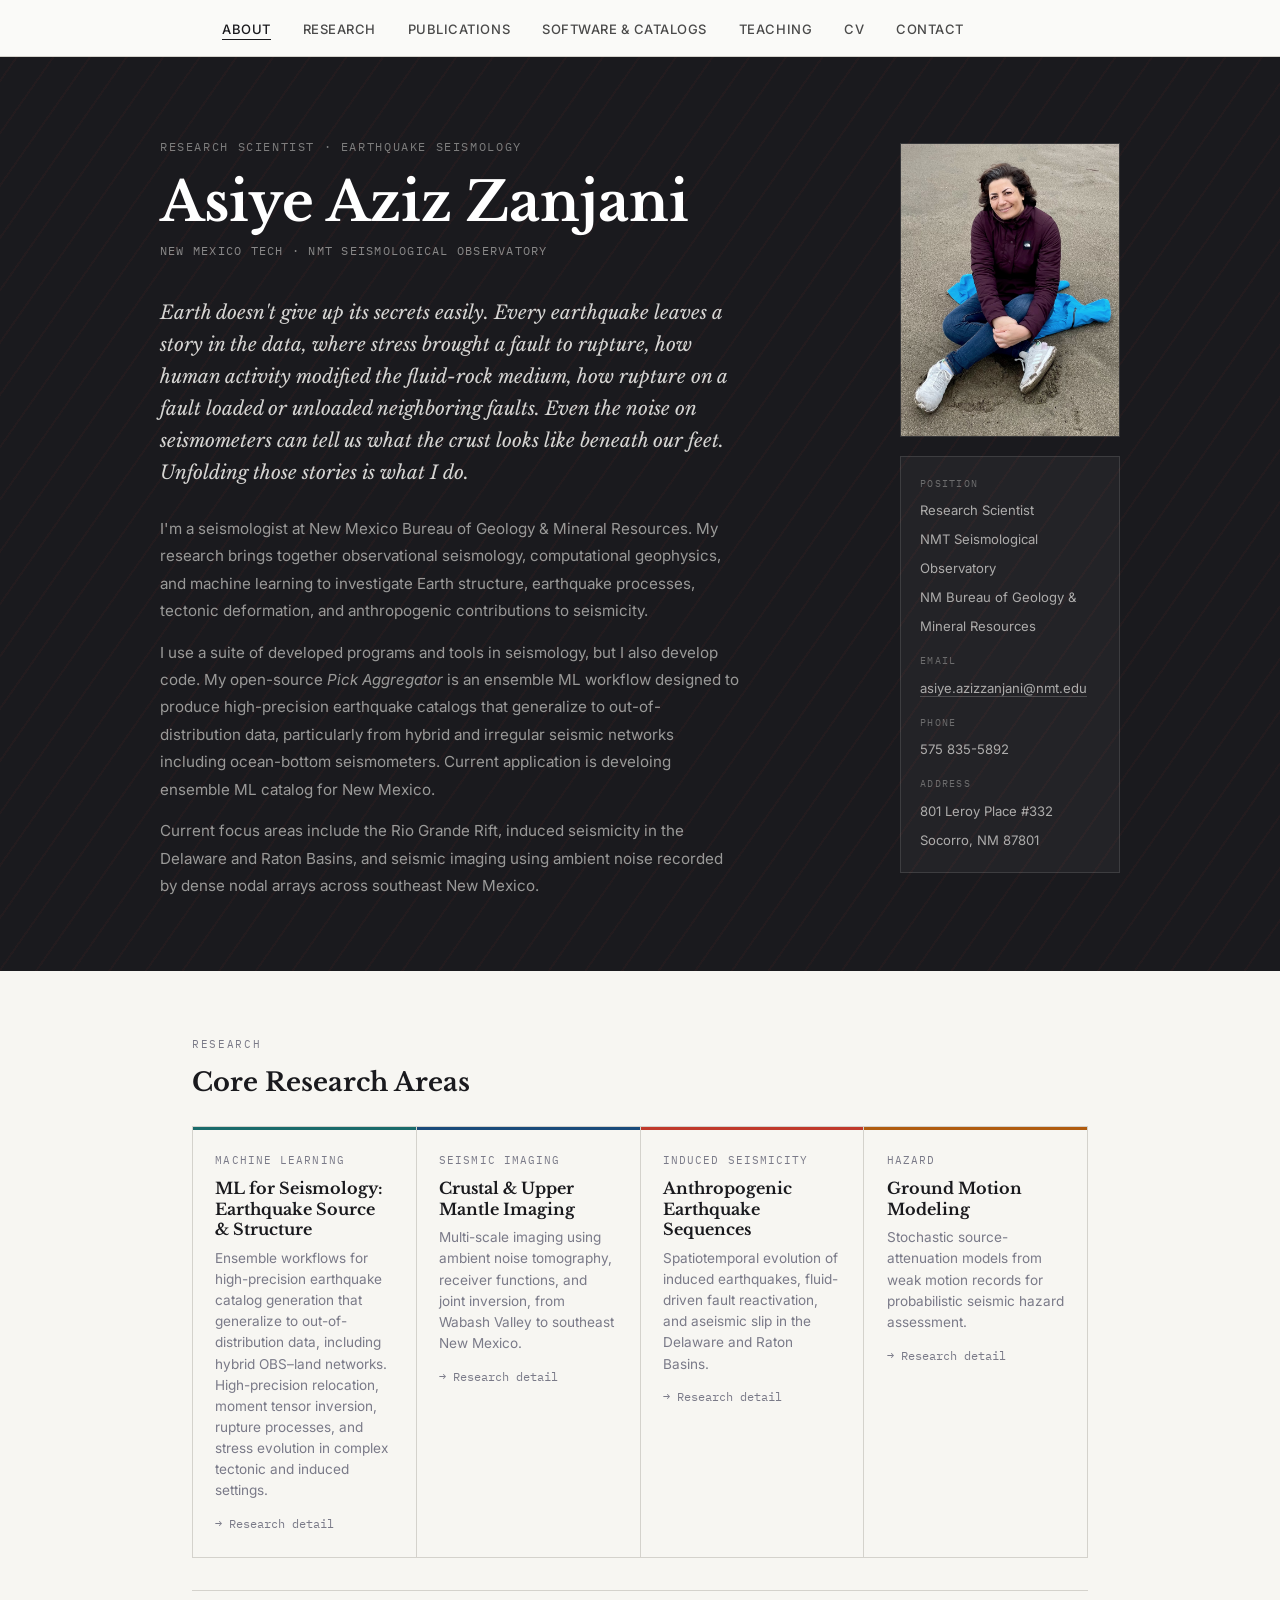
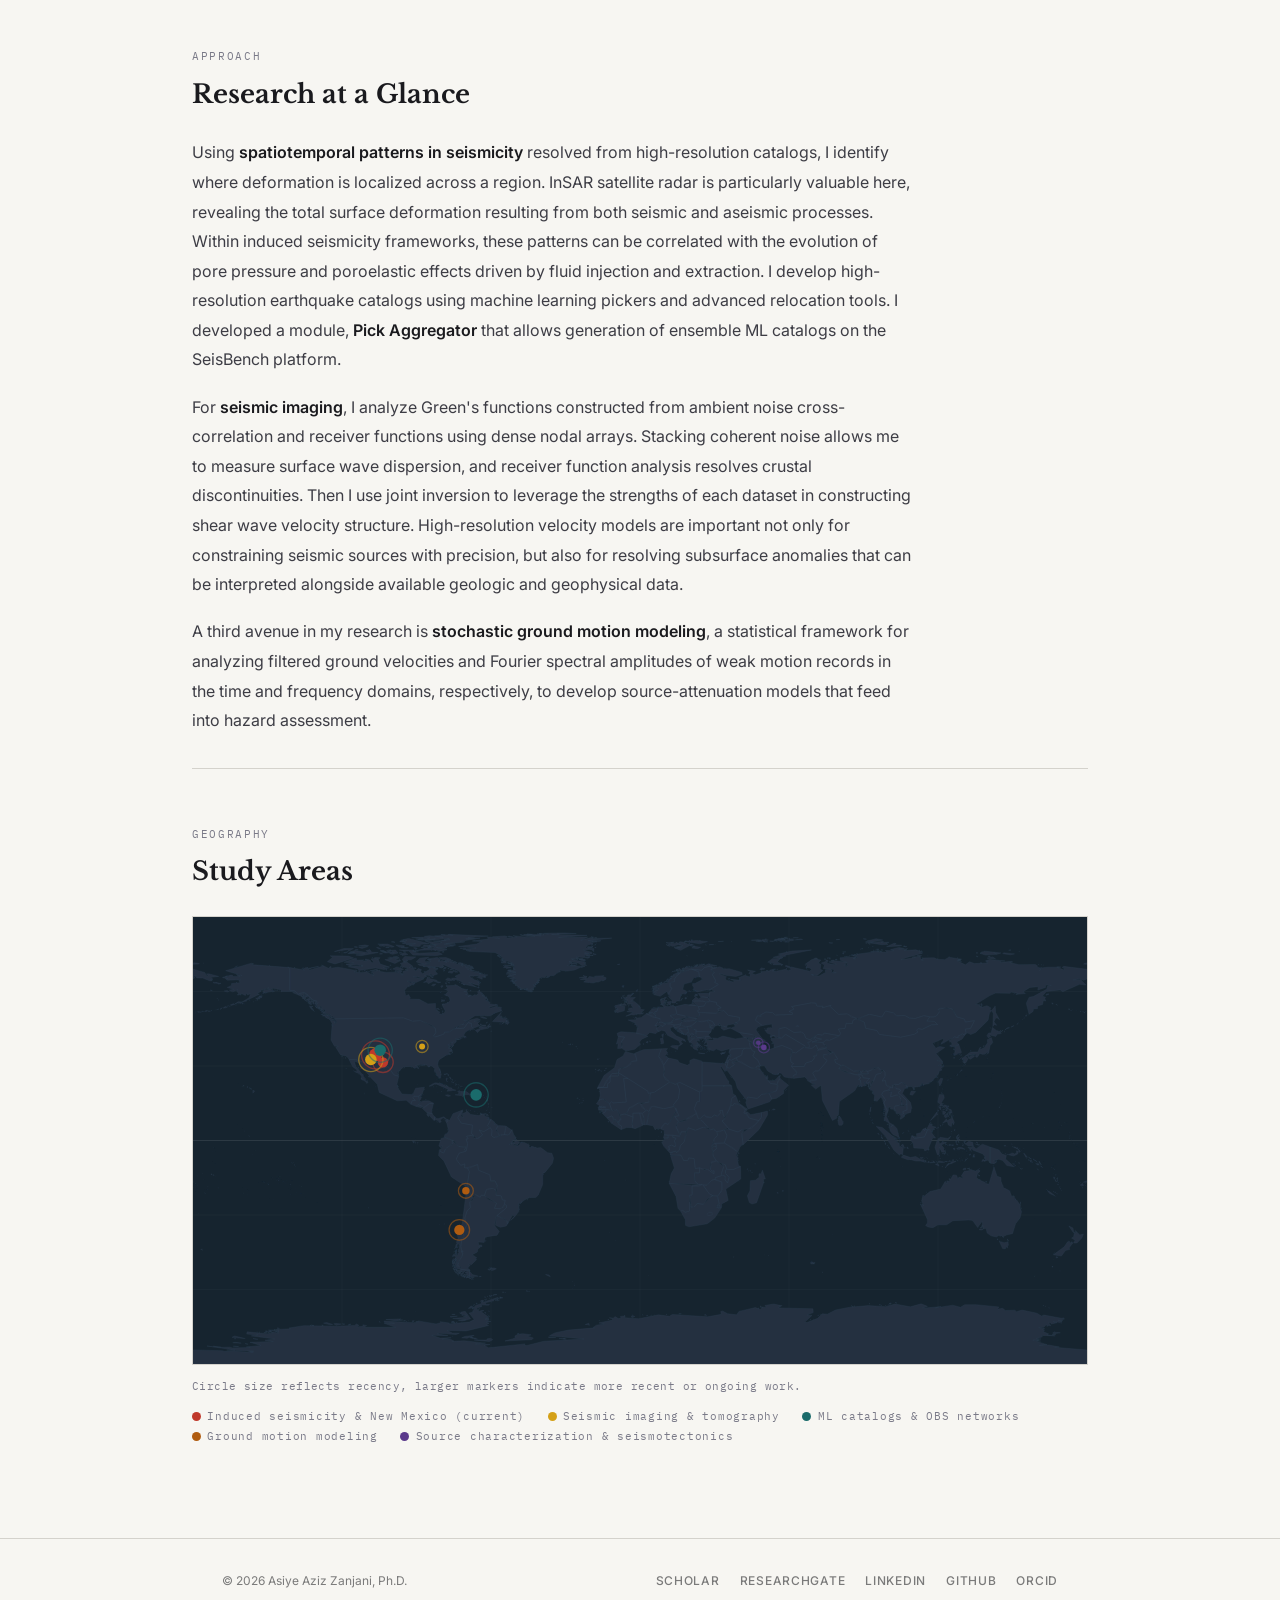
==== index.html @ 8ed9d969 "Add files via upload initial site upload" ====
<!DOCTYPE html>
<html lang="en">
<head>
<meta charset="UTF-8">
<meta name="viewport" content="width=device-width, initial-scale=1.0">
<title>Asiye Aziz Zanjani — Seismologist</title>
<link rel="stylesheet" href="style.css">
<link rel="preconnect" href="https://fonts.googleapis.com">
<link href="https://fonts.googleapis.com/css2?family=IBM+Plex+Mono:ital,wght@0,400;0,600;1,400&family=Libre+Baskerville:ital,wght@0,400;0,700;1,400&family=Inter:wght@300;400;500;600&display=swap" rel="stylesheet">
<style>
  *, *::before, *::after { box-sizing: border-box; margin: 0; padding: 0; }

  :root {
    --ink:        #1a1a1e;
    --ink-soft:   #3d3d45;
    --ink-muted:  #7a7a88;
    --paper:      #f7f6f2;
    --paper-warm: #eeede8;
    --seismic:    #c0392b;
    --depth:      #1a4b7a;
    --depth-lt:   #d0e0f0;
    --teal:       #1a6b6b;
    --violet:     #5b3a8c;
    --amber:      #b05c10;
    --rule:       #d4d2cc;
    --mono:  'IBM Plex Mono', monospace;
    --serif: 'Libre Baskerville', Georgia, serif;
    --sans:  'Inter', system-ui, sans-serif;
  }

  html { scroll-behavior: smooth; }

  body {
    background: var(--paper);
    color: var(--ink);
    font-family: var(--sans);
    font-size: 17px;
    line-height: 1.7;
    -webkit-font-smoothing: antialiased;
  }

  /* ── Hero ── */
  .hero {
    background: var(--ink);
    padding: 5rem 2rem 4.5rem;
    position: relative;
    overflow: hidden;
  }
  .hero::before {
    content: '';
    position: absolute;
    inset: 0;
    background: repeating-linear-gradient(
      -55deg, transparent, transparent 28px,
      rgba(192,57,43,0.05) 28px, rgba(192,57,43,0.05) 30px
    );
    pointer-events: none;
  }
  .hero-inner {
    max-width: 960px;
    margin: 0 auto;
    position: relative;
    display: grid;
    grid-template-columns: 1fr 220px;
    gap: 3.5rem;
    align-items: start;
  }

  /* left column */
  .hero-eyebrow {
    font-family: var(--mono);
    font-size: 0.72rem;
    letter-spacing: 0.14em;
    text-transform: uppercase;
    color: rgba(247,246,242,0.45);
    margin-bottom: 1rem;
  }
  .hero-name {
    font-family: var(--serif);
    font-size: clamp(2.2rem, 5vw, 3.4rem);
    font-weight: 700;
    line-height: 1.1;
    color: #fff;
    margin-bottom: 0.5rem;
  }
  .hero-role {
    font-family: var(--mono);
    font-size: 0.78rem;
    letter-spacing: 0.1em;
    text-transform: uppercase;
    color: rgba(247,246,242,0.5);
    margin-bottom: 2.2rem;
  }
  .hero-lede {
    font-family: var(--serif);
    font-size: 1.18rem;
    font-style: italic;
    color: rgba(247,246,242,0.85);
    line-height: 1.7;
    margin-bottom: 1.6rem;
    max-width: 580px;
  }
  .hero-bio p {
    font-size: 0.95rem;
    line-height: 1.8;
    color: rgba(247,246,242,0.58);
    margin-bottom: 0.9rem;
    max-width: 580px;
  }
  .hero-bio p:last-child { margin-bottom: 0; }

  /* right column */
  .hero-sidebar {
    display: flex;
    flex-direction: column;
    gap: 1.2rem;
    padding-top: 0.4rem;
  }
  .photo-frame {
    width: 100%;
    aspect-ratio: 3/4;
    overflow: hidden;
    border: 1px solid rgba(247,246,242,0.12);
  }
  .photo-frame img {
    width: 100%;
    height: 100%;
    object-fit: cover;
    display: block;
    filter: grayscale(15%);
  }
  /* placeholder shown when photo.jpg is missing */
  .photo-frame-placeholder {
    width: 100%;
    aspect-ratio: 3/4;
    background: rgba(247,246,242,0.06);
    border: 1px solid rgba(247,246,242,0.12);
    display: flex;
    align-items: center;
    justify-content: center;
  }
  .photo-frame-placeholder span {
    font-family: var(--mono);
    font-size: 0.68rem;
    letter-spacing: 0.1em;
    text-transform: uppercase;
    color: rgba(247,246,242,0.3);
    text-align: center;
    line-height: 1.8;
  }

  .contact-card {
    border: 1px solid rgba(247,246,242,0.12);
    padding: 1.1rem 1.2rem;
    background: rgba(247,246,242,0.04);
  }
  .contact-row {
    margin-bottom: 0.75rem;
  }
  .contact-row:last-child { margin-bottom: 0; }
  .contact-label {
    font-family: var(--mono);
    font-size: 0.65rem;
    letter-spacing: 0.12em;
    text-transform: uppercase;
    color: rgba(247,246,242,0.35);
    display: block;
    margin-bottom: 0.2rem;
  }
  .contact-value {
    font-size: 0.82rem;
    color: rgba(247,246,242,0.65);
    line-height: 1.5;
  }
  .contact-value a {
    color: rgba(247,246,242,0.65);
    text-decoration: none;
    border-bottom: 1px solid rgba(247,246,242,0.2);
    transition: color 0.2s, border-color 0.2s;
  }
  .contact-value a:hover { color: #fff; border-color: rgba(247,246,242,0.5); }

  @media (max-width: 680px) {
    .hero-inner { grid-template-columns: 1fr; }
    .hero-sidebar { order: -1; flex-direction: row; align-items: flex-start; }
    .photo-frame, .photo-frame-placeholder { width: 120px; flex-shrink: 0; aspect-ratio: 3/4; }
    .contact-card { flex: 1; }
  }

  /* ── Main content area ── */
  .page-body {
    max-width: 960px;
    margin: 0 auto;
    padding: 0 2rem 5rem;
  }

  /* ── Section headers ── */
  .section-block {
    padding: 3.5rem 0 1rem;
    border-top: 1px solid var(--rule);
    margin-top: 1rem;
  }
  .section-block:first-child { border-top: none; padding-top: 3rem; }

  .section-eyebrow {
    font-family: var(--mono);
    font-size: 0.7rem;
    letter-spacing: 0.15em;
    text-transform: uppercase;
    color: var(--ink-muted);
    margin-bottom: 0.7rem;
  }
  .section-block h2 {
    font-family: var(--serif);
    font-size: clamp(1.3rem, 2.5vw, 1.6rem);
    font-weight: 700;
    color: var(--ink);
    margin-bottom: 1.8rem;
    line-height: 1.25;
  }

  /* ── Research area cards ── */
  .areas-grid {
    display: grid;
    grid-template-columns: repeat(auto-fit, minmax(220px, 1fr));
    gap: 1px;
    background: var(--rule);
    border: 1px solid var(--rule);
  }
  .area-card {
    background: var(--paper);
    padding: 1.5rem 1.4rem;
    text-decoration: none;
    display: block;
    transition: background 0.15s;
    position: relative;
  }
  .area-card:hover { background: var(--paper-warm); }
  .area-card::before {
    content: '';
    display: block;
    height: 3px;
    width: 100%;
    position: absolute;
    top: 0; left: 0; right: 0;
  }
  .area-card.c-seismic::before  { background: var(--seismic); }
  .area-card.c-depth::before    { background: var(--depth); }
  .area-card.c-teal::before     { background: var(--teal); }
  .area-card.c-violet::before   { background: var(--violet); }
  .area-card.c-amber::before    { background: var(--amber); }

  .area-tag {
    font-family: var(--mono);
    font-size: 0.68rem;
    letter-spacing: 0.1em;
    text-transform: uppercase;
    color: var(--ink-muted);
    margin-bottom: 0.5rem;
    display: block;
  }
  .area-card h3 {
    font-family: var(--serif);
    font-size: 1rem;
    font-weight: 700;
    color: var(--ink);
    margin-bottom: 0.5rem;
    line-height: 1.3;
  }
  .area-card p {
    font-size: 0.85rem;
    color: var(--ink-muted);
    line-height: 1.55;
    margin: 0;
  }
  .area-arrow {
    font-family: var(--mono);
    font-size: 0.72rem;
    color: var(--ink-muted);
    margin-top: 0.8rem;
    display: block;
    transition: color 0.15s;
  }
  .area-card:hover .area-arrow { color: var(--ink); }

  /* ── Bio paragraphs (below fold) ── */
  .bio-flow p {
    font-size: 1rem;
    line-height: 1.85;
    color: var(--ink-soft);
    margin-bottom: 1.1rem;
    max-width: 720px;
  }
  .bio-flow p:last-child { margin-bottom: 0; }
  .bio-flow strong { color: var(--ink); font-weight: 600; }

  /* ── Study areas map ── */
  .map-wrap {
    position: relative;
    border: 1px solid var(--rule);
    background: #1c2b3a;
    overflow: hidden;
    line-height: 0;
  }
  .map-wrap svg { width: 100%; height: auto; display: block; }
  .map-legend {
    display: flex;
    flex-wrap: wrap;
    gap: 0.6rem 1.5rem;
    margin-top: 1rem;
  }
  .legend-item {
    display: flex;
    align-items: center;
    gap: 0.45rem;
    font-family: var(--mono);
    font-size: 0.68rem;
    letter-spacing: 0.07em;
    color: var(--ink-muted);
  }
  .legend-dot { width: 9px; height: 9px; border-radius: 50%; flex-shrink: 0; }
  .map-tooltip {
    position: absolute;
    background: var(--ink);
    color: rgba(247,246,242,0.92);
    font-family: var(--mono);
    font-size: 0.67rem;
    letter-spacing: 0.05em;
    padding: 5px 9px;
    pointer-events: none;
    white-space: nowrap;
    opacity: 0;
    transition: opacity 0.12s;
    z-index: 10;
    transform: translate(-50%, -140%);
    border-left: 2px solid currentColor;
  }

  /* ── Footer ── */
  footer { margin-top: 0; }
</style>
</head>
<body>

<!-- ══════ Site nav ══════ -->
<nav>
  <div class="nav-inner">
    <ul class="nav-links">
      <li><a href="index.html" class="active">About</a></li>
      <li><a href="research.html">Research</a></li>
      <li><a href="publications.html">Publications</a></li>
      <li><a href="software.html">Software &amp; Catalogs</a></li>
      <li><a href="teaching.html">Teaching</a></li>
      <li><a href="cv.html">CV</a></li>
      <li><a href="contact.html">Contact</a></li>
    </ul>
  </div>
</nav>

<!-- ══════ Hero ══════ -->
<header class="hero">
  <div class="hero-inner">

    <!-- Left: name + bio -->
    <div>
      <p class="hero-eyebrow">Research Scientist · Earthquake Seismology</p>
      <h1 class="hero-name">Asiye Aziz Zanjani</h1>
      <p class="hero-role">New Mexico Tech · NMT Seismological Observatory</p>

      <p class="hero-lede">Earth doesn't give up its secrets easily. Every earthquake leaves a story in the data, where stress brought a fault to rupture, how human activity modified the fluid-rock medium, how rupture on a fault loaded or unloaded neighboring faults. Even the noise on seismometers can tell us what the crust looks like beneath our feet. Unfolding those stories is what I do.</p>

      <div class="hero-bio">
        <p>I'm a seismologist at New Mexico Bureau of Geology & Mineral Resources. My research brings together observational seismology, computational geophysics, and machine learning to investigate Earth structure, earthquake processes, tectonic deformation, and anthropogenic contributions to seismicity.</p>
        <p>I use a suite of developed programs and tools in seismology, but I also develop code. My open-source <em>Pick Aggregator</em> is an ensemble ML workflow designed to produce high-precision earthquake catalogs that generalize to out-of-distribution data, particularly from hybrid and irregular seismic networks including ocean-bottom seismometers. Current application is develoing ensemble ML catalog for New Mexico.</p>
        <p>Current focus areas include the Rio Grande Rift, induced seismicity in the Delaware and Raton Basins, and seismic imaging using ambient noise recorded by dense nodal arrays across southeast New Mexico.</p>
      </div>
    </div>

    <!-- Right: photo + contact -->
    <div class="hero-sidebar">
      <div class="photo-frame">
        <img src="photo.jpg" alt="Asiye Aziz Zanjani">
      </div>
      <div class="contact-card">
        <div class="contact-row">
          <span class="contact-label">Position</span>
          <span class="contact-value">Research Scientist<br>NMT Seismological Observatory<br>NM Bureau of Geology &amp; Mineral Resources</span>
        </div>
        <div class="contact-row">
          <span class="contact-label">Email</span>
          <span class="contact-value"><a href="mailto:asiye.azizzanjani@nmt.edu">asiye.azizzanjani@nmt.edu</a></span>
        </div>
        <div class="contact-row">
          <span class="contact-label">Phone</span>
          <span class="contact-value">575 835-5892</span>
        </div>
        <div class="contact-row">
          <span class="contact-label">Address</span>
          <span class="contact-value">801 Leroy Place #332<br>Socorro, NM 87801</span>
        </div>
      </div>
    </div>

  </div>
</header>

<!-- ══════ Page body ══════ -->
<div class="page-body">

  <!-- Research areas -->
  <div class="section-block">
    <div class="section-eyebrow">Research</div>
    <h2>Core Research Areas</h2>
    <div class="areas-grid">

      <a class="area-card c-teal" href="research.html#ml">
        <span class="area-tag">Machine Learning</span>
        <h3>ML for Seismology: Earthquake Source &amp; Structure </h3>
        <p>Ensemble workflows for high-precision earthquake catalog generation that generalize to out-of-distribution data, including hybrid OBS–land networks.</p>
        <p>High-precision relocation, moment tensor inversion, rupture processes, and stress evolution in complex tectonic and induced settings.</p>
        <span class="area-arrow">→ Research detail</span>
      </a>

      <a class="area-card c-depth" href="research.html#imaging">
        <span class="area-tag">Seismic Imaging</span>
        <h3>Crustal &amp; Upper Mantle Imaging</h3>
        <p>Multi-scale imaging using ambient noise tomography, receiver functions, and joint inversion, from Wabash Valley to southeast New Mexico.</p>
        <span class="area-arrow">→ Research detail</span>
      </a>

      <a class="area-card c-seismic" href="research.html#induced">
        <span class="area-tag">Induced Seismicity</span>
        <h3>Anthropogenic Earthquake Sequences</h3>
        <p>Spatiotemporal evolution of induced earthquakes, fluid-driven fault reactivation, and aseismic slip in the Delaware and Raton Basins.</p>
        <span class="area-arrow">→ Research detail</span>
      </a>

      <a class="area-card c-amber" href="research.html#ground-motion">
        <span class="area-tag">Hazard</span>
        <h3>Ground Motion Modeling</h3>
        <p>Stochastic source-attenuation models from weak motion records for probabilistic seismic hazard assessment.</p>
        <span class="area-arrow">→ Research detail</span>
      </a>

    </div>
  </div>

  <!-- Extended bio -->
  <div class="section-block">
    <div class="section-eyebrow">Approach</div>
    <h2>Research at a Glance</h2>
    <div class="bio-flow">
      <p>Using <strong>spatiotemporal patterns in seismicity</strong> resolved from high-resolution catalogs, I identify where deformation is localized across a region. InSAR satellite radar is particularly valuable here, revealing the total surface deformation resulting from both seismic and aseismic processes. Within induced seismicity frameworks, these patterns can be correlated with the evolution of pore pressure and poroelastic effects driven by fluid injection and extraction. I develop high-resolution earthquake catalogs using machine learning pickers and advanced relocation tools. I developed a module, <strong>Pick Aggregator</strong> that allows generation of ensemble ML catalogs on the SeisBench platform.</p>
      <p>For <strong>seismic imaging</strong>, I analyze Green's functions constructed from ambient noise cross-correlation and receiver functions using dense nodal arrays. Stacking coherent noise allows me to measure surface wave dispersion, and receiver function analysis resolves crustal discontinuities. Then I use joint inversion to leverage the strengths of each dataset in constructing shear wave velocity structure. High-resolution velocity models are important not only for constraining seismic sources with precision, but also for resolving subsurface anomalies that can be interpreted alongside available geologic and geophysical data.</p>
      <p>A third avenue in my research is <strong>stochastic ground motion modeling</strong>, a statistical framework for analyzing filtered ground velocities and Fourier spectral amplitudes of weak motion records in the time and frequency domains, respectively, to develop source-attenuation models that feed into hazard assessment.</p>
    </div>
  </div>



  <!-- Study areas map -->
  <div class="section-block">
    <div class="section-eyebrow">Geography</div>
    <h2>Study Areas</h2>
    <div id="map-wrap" style="position:relative;border:1px solid var(--rule);overflow:hidden;line-height:0;background:#16242f;">
      <div id="map-tip" style="position:absolute;background:var(--ink);color:rgba(247,246,242,.92);font-family:var(--mono);font-size:.67rem;letter-spacing:.05em;padding:5px 10px;pointer-events:none;white-space:nowrap;opacity:0;transition:opacity .12s;z-index:10;transform:translate(-50%,-150%);border-left:2px solid #ccc;"></div>
      <svg id="study-map" viewBox="0 0 960 480" xmlns="http://www.w3.org/2000/svg" style="width:100%;height:auto;display:block;">
        <defs><style>
          .land{fill:#243040;stroke:#2e3e52;stroke-width:.35;stroke-linejoin:round;}
          .grat{fill:none;stroke:rgba(255,255,255,.055);stroke-width:.5;}
          .eq{fill:none;stroke:rgba(255,255,255,.13);stroke-width:.8;}
          .sg{cursor:pointer;}
          .pr{fill:none;stroke-width:1.4;opacity:.55;}
        </style></defs>

        <!-- Graticules -->
        <g class="grat">
          <line x1="0" y1="80" x2="960" y2="80"/>
          <line x1="0" y1="160" x2="960" y2="160"/>
          <line x1="0" y1="320" x2="960" y2="320"/>
          <line x1="0" y1="400" x2="960" y2="400"/>
          <line x1="160" y1="0" x2="160" y2="480"/>
          <line x1="320" y1="0" x2="320" y2="480"/>
          <line x1="480" y1="0" x2="480" y2="480"/>
          <line x1="640" y1="0" x2="640" y2="480"/>
          <line x1="800" y1="0" x2="800" y2="480"/>
        </g>
        <line class="eq" x1="0" y1="240" x2="960" y2="240"/>

        <!-- Natural Earth 110m land polygons -->
        <path class="land" id="world-land" d="M 794.2,229.2 L 794.4,228.9 L 794.5,229.2 L 794.2,229.2 Z M 809.8,265.6 L 813.8,264.2 L 809.3,267.6 L 809.8,265.6 Z M 788.9,228.3 L 793.0,228.9 L 794.2,230.1 L 793.3,229.9 L 793.4,230.4 L 792.2,230.3 L 792.1,230.4 L 797.4,237.4 L 794.4,237.0 L 789.2,249.6 L 785.8,251.2 L 785.0,248.6 L 774.0,248.0 L 773.5,243.6 L 770.5,239.1 L 771.6,234.8 L 774.8,237.7 L 785.5,236.2 L 788.9,228.3 Z M 855.9,246.9 L 855.9,264.3 L 853.7,261.0 L 850.4,262.1 L 850.9,260.2 L 849.8,259.2 L 851.1,259.3 L 851.3,259.1 L 849.5,258.4 L 851.2,258.6 L 848.2,254.4 L 837.3,250.3 L 837.0,247.8 L 834.4,250.9 L 834.2,248.8 L 831.9,247.4 L 836.5,247.2 L 837.2,245.6 L 832.8,246.0 L 829.2,243.8 L 833.1,240.9 L 837.3,241.9 L 837.8,246.3 L 840.9,249.0 L 847.6,243.9 L 855.9,246.9 Z M 782.1,262.5 L 782.4,262.6 L 782.1,262.6 L 782.1,262.5 Z M 808.0,262.5 L 808.4,262.6 L 807.7,262.9 L 808.0,262.5 Z M 821.9,261.9 L 821.8,262.1 L 821.6,262.0 L 821.9,261.9 Z M 823.7,261.8 L 824.0,262.0 L 823.6,261.9 L 823.7,261.8 Z M 820.5,261.7 L 820.7,261.9 L 820.3,261.9 L 820.5,261.7 Z M 793.3,261.8 L 793.5,262.3 L 793.3,262.3 L 793.3,261.8 Z M 819.1,261.4 L 819.3,261.6 L 819.1,261.6 L 819.1,261.4 Z M 829.3,260.4 L 829.6,260.5 L 829.3,260.5 L 829.3,260.4 Z M 829.0,260.0 L 829.3,260.1 L 828.9,260.1 L 829.0,260.0 Z M 829.4,259.8 L 829.5,260.0 L 829.3,259.9 L 829.4,259.8 Z M 830.0,259.5 L 830.1,259.7 L 829.9,259.6 L 830.0,259.5 Z M 802.2,259.4 L 802.8,259.5 L 802.1,259.4 L 802.2,259.4 Z M 801.7,258.7 L 801.8,259.1 L 801.5,258.9 L 801.7,258.7 Z M 849.7,257.9 L 849.9,258.3 L 849.6,257.9 L 849.7,257.9 Z M 830.8,258.0 L 831.0,257.9 L 830.8,258.1 L 830.8,258.0 Z M 839.0,257.9 L 839.3,257.7 L 839.1,258.1 L 839.0,257.9 Z M 839.0,257.1 L 838.8,257.4 L 838.6,257.1 L 838.3,257.0 L 839.0,257.1 Z M 839.5,257.1 L 839.7,256.8 L 839.5,257.3 L 839.5,257.1 Z M 838.3,256.7 L 838.2,256.9 L 837.9,256.5 L 837.8,256.5 L 837.7,256.1 L 838.1,256.2 L 838.0,256.3 L 838.3,256.7 Z M 776.0,262.0 L 770.3,260.3 L 767.6,260.7 L 760.6,258.1 L 762.8,255.7 L 770.5,258.3 L 776.0,257.1 L 781.7,260.6 L 785.0,260.7 L 785.0,262.7 L 785.7,263.3 L 782.0,262.1 L 776.0,262.0 Z M 810.8,255.8 L 810.8,256.1 L 810.6,255.7 L 810.8,255.8 Z M 834.2,254.8 L 834.0,255.1 L 834.1,254.7 L 834.2,254.8 Z M 832.9,254.9 L 833.0,254.8 L 833.0,254.8 L 832.9,254.9 Z M 810.0,254.6 L 810.2,254.9 L 809.8,254.6 L 810.0,254.6 Z M 809.5,254.3 L 809.7,254.0 L 809.7,254.3 L 809.5,254.3 Z M 826.3,252.1 L 826.5,252.2 L 826.3,252.1 L 826.3,252.1 Z M 819.1,250.2 L 819.3,250.4 L 819.1,250.4 L 819.1,250.2 Z M 806.1,249.4 L 806.3,249.5 L 806.1,249.5 L 806.1,249.4 Z M 833.8,249.1 L 833.9,249.4 L 833.7,249.1 L 833.8,249.1 Z M 806.4,249.0 L 806.6,249.2 L 806.5,249.3 L 806.4,249.0 Z M 820.2,248.7 L 820.4,248.9 L 819.9,248.8 L 820.2,248.7 Z M 820.6,248.4 L 820.7,248.7 L 820.4,248.6 L 820.6,248.4 Z M 821.1,247.8 L 821.2,248.0 L 820.9,248.1 L 821.1,247.8 Z M 810.2,245.5 L 810.4,245.5 L 810.4,245.5 L 810.2,245.5 Z M 811.5,245.3 L 811.7,245.3 L 811.7,245.4 L 811.5,245.3 Z M 809.7,245.1 L 809.8,245.2 L 809.8,245.2 L 809.7,245.1 Z M 809.9,245.1 L 810.0,245.2 L 809.9,245.2 L 809.9,245.1 Z M 770.0,244.6 L 769.9,244.5 L 770.1,244.5 L 770.0,244.6 Z M 819.5,243.6 L 819.7,243.7 L 819.4,243.8 L 819.5,243.6 Z M 771.0,243.4 L 771.1,243.5 L 770.9,243.5 L 771.0,243.4 Z M 771.3,243.2 L 771.4,243.2 L 771.3,243.3 L 771.3,243.2 Z M 758.4,240.8 L 758.6,240.8 L 758.4,240.8 L 758.4,240.8 Z M 754.3,239.2 L 754.4,239.2 L 754.5,239.2 L 754.3,239.2 Z M 754.8,238.2 L 754.9,238.5 L 754.8,238.2 L 754.8,238.2 Z M 755.9,238.3 L 756.0,238.2 L 755.9,238.3 L 755.9,238.3 Z M 754.9,238.0 L 755.0,238.0 L 754.9,238.1 L 754.9,238.0 Z M 758.7,237.9 L 759.0,237.9 L 758.7,238.0 L 758.7,237.9 Z M 756.5,238.0 L 756.6,237.9 L 756.6,238.0 L 756.5,238.0 Z M 755.9,237.5 L 755.9,237.7 L 755.8,237.6 L 755.9,237.5 Z M 801.6,237.1 L 801.8,237.2 L 801.8,237.2 L 801.6,237.1 Z M 801.0,237.2 L 801.1,237.2 L 801.0,237.3 L 801.0,237.2 Z M 796.7,247.4 L 799.0,240.0 L 799.6,240.2 L 800.1,238.0 L 801.5,237.9 L 802.2,236.5 L 810.5,237.8 L 813.8,235.5 L 811.5,238.9 L 800.4,239.4 L 801.8,243.7 L 804.3,242.1 L 809.2,242.0 L 803.5,244.8 L 806.6,248.4 L 805.9,249.6 L 807.7,251.7 L 804.1,252.6 L 801.6,247.2 L 801.2,255.0 L 799.3,255.2 L 796.7,247.4 Z M 820.7,234.0 L 820.8,234.0 L 820.8,234.1 L 820.7,234.0 Z M 821.7,233.7 L 821.8,233.9 L 821.7,233.9 L 821.7,233.7 Z M 740.1,226.0 L 749.5,233.9 L 750.5,235.4 L 752.3,236.3 L 752.6,237.3 L 753.1,237.9 L 754.5,238.2 L 753.5,239.5 L 756.6,239.3 L 755.4,240.7 L 755.6,241.9 L 758.3,242.8 L 758.7,247.4 L 759.7,246.1 L 762.7,248.0 L 761.9,255.7 L 760.7,254.5 L 758.8,254.7 L 758.8,255.8 L 752.8,250.6 L 743.4,235.3 L 733.9,225.1 L 740.1,226.0 Z M 799.9,264.8 L 801.2,267.5 L 797.2,265.5 L 799.9,264.8 Z M 787.9,263.3 L 788.3,263.4 L 788.2,263.5 L 787.9,263.3 Z M 799.0,262.9 L 799.2,263.5 L 799.0,263.4 L 799.0,262.9 Z M 798.4,262.5 L 798.6,263.3 L 798.3,263.3 L 798.4,262.5 Z M 808.4,262.0 L 808.8,262.4 L 808.1,262.4 L 808.4,262.0 Z M 790.1,262.0 L 790.8,263.7 L 788.9,263.5 L 790.1,262.0 Z M 797.4,261.8 L 797.7,261.8 L 797.5,262.0 L 797.4,261.8 Z M 794.4,261.6 L 797.1,263.6 L 791.3,263.9 L 795.4,263.0 L 794.4,261.6 Z M 806.1,263.0 L 807.5,263.0 L 804.7,263.7 L 799.5,263.3 L 801.1,261.9 L 806.1,263.0 Z M 787.2,261.5 L 787.0,263.6 L 785.2,261.7 L 787.2,261.5 Z M 770.2,260.5 L 770.8,260.7 L 770.1,260.5 L 770.2,260.5 Z M 787.4,258.2 L 787.4,258.7 L 787.2,258.5 L 787.4,258.2 Z M 780.2,255.5 L 780.6,255.5 L 780.3,255.6 L 780.2,255.5 Z M 752.5,254.1 L 752.8,254.7 L 752.3,254.2 L 752.5,254.1 Z M 788.9,252.6 L 788.8,252.9 L 788.7,252.8 L 788.9,252.6 Z M 790.2,249.4 L 790.5,249.1 L 790.4,249.7 L 790.2,249.4 Z M 790.2,249.3 L 789.6,250.8 L 790.0,248.6 L 790.2,249.3 Z M 748.0,248.4 L 748.1,248.5 L 748.1,248.5 L 748.0,248.4 Z M 747.3,247.4 L 747.9,248.9 L 747.2,247.9 L 747.3,247.4 Z M 747.1,247.0 L 746.7,247.6 L 746.6,246.7 L 747.1,247.0 Z M 745.9,245.5 L 745.6,246.0 L 745.5,245.4 L 745.9,245.5 Z M 770.4,244.1 L 770.3,244.4 L 770.1,244.2 L 770.4,244.1 Z M 771.9,242.6 L 772.0,243.4 L 771.8,243.3 L 771.9,242.6 Z M 743.7,242.4 L 743.7,244.5 L 743.1,242.6 L 743.7,242.4 Z M 742.5,240.7 L 742.7,241.5 L 742.1,241.4 L 742.5,240.7 Z M 742.4,240.0 L 742.8,241.0 L 742.1,240.0 L 742.4,240.0 Z M 755.1,238.1 L 755.4,238.6 L 755.0,238.6 L 755.1,238.1 Z M 756.0,237.7 L 756.1,237.9 L 755.8,237.7 L 756.0,237.7 Z M 757.1,237.9 L 757.1,237.7 L 757.2,237.9 L 757.1,237.9 Z M 755.7,237.7 L 755.8,238.3 L 755.6,237.7 L 755.7,237.7 Z M 756.6,237.7 L 756.9,237.8 L 756.9,238.0 L 756.6,237.7 Z M 757.0,237.2 L 757.1,237.5 L 756.9,237.3 L 757.0,237.2 Z M 759.4,237.3 L 759.6,237.3 L 759.6,237.5 L 759.4,237.3 Z M 766.7,237.3 L 766.9,237.3 L 766.8,237.4 L 766.7,237.3 Z M 755.7,237.0 L 755.6,237.3 L 755.6,237.0 L 755.7,237.0 Z M 753.6,237.3 L 753.4,237.9 L 753.2,237.0 L 753.5,237.0 L 753.6,237.3 Z M 754.1,236.9 L 755.0,237.8 L 753.7,237.3 L 754.1,236.9 Z M 757.4,236.8 L 757.6,237.4 L 757.1,237.1 L 757.4,236.8 Z M 758.9,236.7 L 758.8,237.8 L 758.0,237.1 L 758.9,236.7 Z M 753.0,237.5 L 753.2,237.1 L 753.2,237.4 L 753.0,237.5 Z M 753.2,236.0 L 753.3,236.6 L 752.0,235.7 L 753.2,236.0 Z M 742.6,235.4 L 742.9,235.6 L 742.5,235.6 L 742.6,235.4 Z M 739.0,234.4 L 738.9,234.6 L 738.9,234.4 L 739.0,234.4 Z M 750.4,234.5 L 751.2,235.3 L 750.6,235.4 L 750.4,234.5 Z M 737.6,234.3 L 737.8,234.4 L 737.7,234.5 L 737.6,234.3 Z M 739.4,234.1 L 739.5,234.6 L 738.9,234.1 L 739.4,234.1 Z M 796.2,233.8 L 796.4,234.2 L 796.4,234.2 L 796.2,234.0 L 796.2,233.8 Z M 770.7,233.2 L 770.7,233.4 L 770.6,233.2 L 770.7,233.2 Z M 763.3,232.5 L 763.3,232.7 L 763.2,232.5 L 763.3,232.5 Z M 735.8,232.3 L 736.9,233.7 L 735.2,232.4 L 735.8,232.3 Z M 770.1,232.3 L 770.4,232.0 L 770.2,232.4 L 770.1,232.3 Z M 767.4,231.9 L 767.5,232.0 L 767.3,232.0 L 767.4,231.9 Z M 761.8,231.8 L 762.2,232.3 L 761.9,232.4 L 761.8,231.8 Z M 763.2,231.4 L 763.4,231.8 L 763.4,231.8 L 763.2,231.4 Z M 793.2,231.1 L 793.4,231.2 L 793.1,231.2 L 793.2,231.1 Z M 763.3,231.3 L 763.5,231.0 L 763.4,231.4 L 763.3,231.3 Z M 793.4,230.9 L 793.8,230.9 L 793.7,231.3 L 793.4,230.9 Z M 794.3,230.5 L 794.2,230.7 L 794.1,230.4 L 794.3,230.5 Z M 793.0,230.5 L 792.7,230.7 L 792.6,230.5 L 793.0,230.5 Z M 794.2,229.7 L 794.1,229.8 L 793.9,229.7 L 794.2,229.7 Z M 793.6,229.2 L 794.0,229.2 L 793.8,229.4 L 793.6,229.2 Z M 768.0,229.3 L 768.8,230.2 L 768.5,230.3 L 768.0,229.3 Z M 767.8,227.4 L 768.0,227.5 L 767.8,227.5 L 767.8,227.4 Z M 733.7,224.9 L 733.8,225.1 L 733.6,225.0 L 733.7,224.9 Z M 733.4,224.7 L 733.7,224.8 L 733.7,224.8 L 733.7,224.9 L 733.5,224.9 L 733.4,224.7 Z M 734.1,224.4 L 734.2,224.6 L 733.9,224.3 L 734.1,224.4 Z M 809.0,267.8 L 808.6,268.8 L 807.5,269.0 L 809.0,267.8 Z M 805.0,267.8 L 805.0,268.3 L 804.5,268.2 L 805.0,267.8 Z M 809.0,267.1 L 809.1,267.6 L 808.9,267.6 L 809.0,267.1 Z M 809.1,262.0 L 809.6,262.8 L 808.6,262.7 L 809.1,262.0 Z M 810.7,262.2 L 811.1,262.8 L 810.4,262.5 L 810.7,262.2 Z M 850.1,261.8 L 850.4,262.4 L 849.5,262.3 L 850.1,261.8 Z M 811.9,261.7 L 813.7,262.3 L 811.6,262.4 L 811.9,261.7 Z M 820.9,261.6 L 821.4,262.0 L 820.7,261.6 L 820.9,261.6 Z M 829.1,261.7 L 829.8,261.7 L 828.7,262.3 L 829.1,261.7 Z M 825.7,260.8 L 826.1,261.5 L 825.6,261.1 L 825.7,260.8 Z M 815.9,260.4 L 817.2,261.2 L 815.4,261.4 L 815.9,260.4 Z M 819.7,260.0 L 820.0,260.2 L 819.6,260.4 L 819.7,260.0 Z M 848.2,260.2 L 850.4,261.5 L 847.0,262.5 L 848.2,260.2 Z M 830.0,260.0 L 831.0,260.3 L 829.6,261.3 L 830.0,260.0 Z M 831.8,258.9 L 831.9,259.3 L 831.3,259.0 L 831.8,258.9 Z M 823.0,258.8 L 823.0,259.3 L 822.7,259.0 L 823.0,258.8 Z M 784.1,258.4 L 782.7,259.3 L 780.5,258.8 L 781.1,258.4 L 784.1,258.4 Z M 760.5,257.5 L 760.5,257.8 L 760.3,257.7 L 760.5,257.5 Z M 838.6,257.2 L 837.5,258.2 L 837.6,256.5 L 838.6,257.2 Z M 801.3,255.4 L 801.5,256.2 L 801.3,257.3 L 801.3,255.4 Z M 759.4,255.3 L 759.6,255.5 L 759.4,255.3 L 759.4,255.3 Z M 833.9,254.9 L 833.8,255.8 L 833.7,254.9 L 833.9,254.9 Z M 838.7,254.5 L 839.0,257.0 L 838.1,256.3 L 838.7,254.5 Z M 835.0,254.2 L 835.0,254.9 L 834.2,256.0 L 835.0,254.2 Z M 804.9,253.6 L 805.5,254.5 L 805.2,254.6 L 804.9,253.6 Z M 831.3,252.6 L 831.3,252.6 L 831.3,252.7 L 831.3,252.6 Z M 806.4,252.7 L 806.9,254.5 L 806.1,254.3 L 806.4,252.7 Z M 831.1,252.1 L 831.0,251.8 L 831.1,252.1 L 831.1,252.1 Z M 807.9,253.8 L 807.0,255.1 L 808.1,251.7 L 807.9,253.8 Z M 835.5,251.0 L 836.3,251.5 L 835.7,251.2 L 835.5,251.0 Z M 830.1,250.8 L 830.4,251.1 L 830.1,250.9 L 830.1,250.8 Z M 829.9,250.6 L 830.0,250.7 L 830.0,250.8 L 829.9,250.6 Z M 807.9,250.8 L 808.5,251.2 L 808.1,251.2 L 807.9,250.8 Z M 830.4,250.6 L 830.4,250.8 L 830.3,250.6 L 830.4,250.6 Z M 823.3,249.8 L 823.5,249.8 L 823.4,249.9 L 823.3,249.8 Z M 808.4,249.4 L 808.3,249.7 L 808.2,249.5 L 808.4,249.4 Z M 822.5,249.4 L 822.8,249.6 L 822.4,249.7 L 822.5,249.4 Z M 821.3,249.7 L 822.0,249.9 L 821.2,250.0 L 821.3,249.7 Z M 823.1,249.4 L 823.0,249.7 L 822.8,249.3 L 823.1,249.4 Z M 818.2,248.2 L 817.9,250.3 L 816.0,248.7 L 818.2,248.2 Z M 764.8,247.7 L 765.0,248.1 L 764.6,247.9 L 764.8,247.7 Z M 765.5,247.5 L 765.6,247.8 L 765.4,247.7 L 765.5,247.5 Z M 766.4,247.9 L 766.6,247.5 L 766.7,247.6 L 766.4,247.9 Z M 829.0,249.5 L 821.8,248.2 L 821.1,249.5 L 820.9,248.5 L 821.8,247.6 L 825.4,247.4 L 829.0,249.5 Z M 830.9,247.1 L 831.0,247.0 L 831.1,247.0 L 830.9,247.1 Z M 767.1,246.8 L 768.2,248.6 L 766.9,248.6 L 767.1,246.8 Z M 838.9,246.2 L 838.7,246.4 L 838.8,246.1 L 838.9,246.2 Z M 838.2,245.6 L 838.5,245.4 L 838.3,245.7 L 838.2,245.6 Z M 816.0,245.4 L 815.7,246.0 L 815.8,245.2 L 816.0,245.4 Z M 810.3,245.1 L 810.1,245.3 L 810.1,245.0 L 810.3,245.1 Z M 816.9,244.9 L 814.5,245.2 L 814.2,244.9 L 814.4,244.7 L 816.9,244.9 Z M 808.3,244.7 L 808.4,244.9 L 808.2,245.1 L 808.3,244.7 Z M 837.8,244.9 L 838.0,244.8 L 837.8,245.2 L 837.8,244.9 Z M 827.6,244.5 L 827.0,245.5 L 825.9,245.0 L 827.6,244.5 Z M 814.2,244.7 L 812.1,245.4 L 811.5,245.0 L 812.0,244.3 L 814.2,244.7 Z M 844.9,244.7 L 843.4,245.1 L 841.1,244.3 L 843.2,244.4 L 844.9,244.7 Z M 762.4,244.0 L 764.1,248.3 L 760.4,245.2 L 762.4,244.0 Z M 840.3,243.9 L 840.9,244.0 L 840.3,244.0 L 840.3,243.9 Z M 820.4,243.5 L 821.5,244.6 L 819.7,244.4 L 820.4,243.5 Z M 820.1,243.1 L 820.4,243.4 L 819.9,243.3 L 820.1,243.1 Z M 807.8,243.1 L 808.6,244.4 L 807.5,243.8 L 807.8,243.1 Z M 826.3,243.0 L 826.3,243.3 L 826.0,243.2 L 826.3,243.0 Z M 839.7,242.5 L 839.8,243.0 L 839.5,242.7 L 839.7,242.5 Z M 829.0,242.4 L 829.2,243.6 L 828.4,242.6 L 829.0,242.4 Z M 827.9,242.1 L 828.9,242.3 L 827.7,242.5 L 827.9,242.1 Z M 842.3,241.9 L 842.4,243.2 L 841.0,241.7 L 842.3,241.9 Z M 819.4,241.7 L 819.1,242.1 L 819.2,241.7 L 819.4,241.7 Z M 828.0,241.2 L 828.4,241.4 L 827.9,241.4 L 828.0,241.2 Z M 804.7,241.1 L 805.1,241.4 L 804.4,241.5 L 804.7,241.1 Z M 758.1,241.1 L 758.7,241.6 L 758.3,241.8 L 758.1,241.1 Z M 805.1,240.8 L 805.4,241.1 L 805.0,241.0 L 805.1,240.8 Z M 820.2,240.9 L 819.9,242.2 L 819.5,240.9 L 820.2,240.9 Z M 819.5,240.8 L 819.0,241.3 L 819.1,240.7 L 819.5,240.8 Z M 756.2,240.6 L 756.7,240.9 L 755.9,241.0 L 756.2,240.6 Z M 805.8,240.5 L 806.0,240.7 L 805.7,240.6 L 805.8,240.5 Z M 806.2,240.6 L 806.3,240.9 L 805.9,240.5 L 806.2,240.6 Z M 804.3,240.5 L 804.3,240.3 L 804.4,240.4 L 804.3,240.5 Z M 830.1,240.6 L 828.7,241.2 L 827.2,240.5 L 828.9,240.0 L 830.1,240.6 Z M 758.8,239.9 L 759.8,240.9 L 758.5,240.5 L 758.8,239.9 Z M 824.8,239.9 L 825.4,240.6 L 824.8,239.9 L 824.8,239.9 Z M 819.9,239.6 L 819.7,240.0 L 819.8,239.6 L 819.9,239.6 Z M 758.5,239.6 L 758.4,239.8 L 758.4,239.5 L 758.5,239.6 Z M 758.8,239.4 L 759.2,239.9 L 758.6,239.4 L 758.8,239.4 Z M 758.3,239.0 L 758.4,239.2 L 758.2,239.0 L 758.3,239.0 Z M 819.6,239.1 L 819.8,239.2 L 819.6,239.2 L 819.6,239.1 Z M 758.0,238.3 L 758.1,238.2 L 758.1,238.3 L 758.0,238.3 Z M 819.9,238.2 L 819.7,238.0 L 819.8,238.0 L 819.9,238.2 Z M 758.1,237.9 L 757.9,238.1 L 757.9,237.9 L 758.1,237.9 Z M 819.6,237.8 L 819.5,238.0 L 819.4,237.8 L 819.6,237.8 Z M 757.8,237.6 L 757.8,237.9 L 757.6,237.5 L 757.8,237.6 Z M 739.8,235.9 L 740.5,238.5 L 738.8,236.2 L 739.8,235.9 Z M 813.8,236.2 L 814.0,236.2 L 813.8,236.3 L 813.8,236.2 Z M 822.5,242.4 L 819.7,236.8 L 820.3,235.1 L 821.5,234.1 L 820.3,237.5 L 823.3,235.8 L 821.9,237.9 L 823.1,238.5 L 823.7,239.4 L 821.1,238.8 L 822.5,242.4 Z M 814.3,233.7 L 814.5,233.8 L 814.4,233.8 L 814.3,233.7 Z M 822.2,233.4 L 822.8,234.4 L 822.1,234.7 L 822.2,233.4 Z M 814.3,232.7 L 814.5,233.0 L 814.4,233.0 L 814.3,232.7 Z M 814.8,230.2 L 814.7,230.8 L 814.5,230.0 L 814.8,230.2 Z M 818.2,230.0 L 818.2,229.8 L 818.3,230.0 L 818.2,230.0 Z M 817.6,229.2 L 817.9,229.5 L 817.9,229.8 L 817.6,229.2 Z M 818.0,227.9 L 818.1,229.3 L 817.8,229.3 L 818.0,227.9 Z M 806.3,262.6 L 806.4,262.5 L 806.4,262.6 L 806.3,262.6 Z M 804.5,262.2 L 804.7,262.2 L 804.6,262.3 L 804.5,262.2 Z M 804.7,259.7 L 804.9,259.7 L 804.7,259.8 L 804.7,259.7 Z M 785.4,259.0 L 785.7,259.1 L 785.3,259.1 L 785.4,259.0 Z M 784.9,258.8 L 785.0,259.1 L 784.7,258.9 L 784.9,258.8 Z M 808.7,244.7 L 809.0,244.6 L 808.7,244.8 L 808.7,244.7 Z M 805.6,240.7 L 805.5,241.1 L 805.5,240.7 L 805.6,240.7 Z M 826.7,260.7 L 826.9,260.8 L 826.7,260.7 L 826.7,260.7 Z M 826.7,260.6 L 826.7,260.7 L 826.6,260.5 L 826.7,260.6 Z M 825.9,260.2 L 825.8,260.1 L 825.9,260.2 L 825.9,260.2 Z M 824.4,258.6 L 824.3,258.6 L 824.4,258.6 L 824.4,258.6 Z M 825.4,258.1 L 825.3,257.9 L 825.4,257.9 L 825.4,258.1 Z M 826.7,256.8 L 826.7,256.8 L 826.7,256.8 L 826.7,256.8 Z M 820.1,254.7 L 820.1,254.7 L 820.2,254.7 L 820.1,254.7 Z M 820.1,254.6 L 820.2,254.7 L 820.1,254.7 L 820.1,254.6 Z M 820.8,254.4 L 820.8,254.4 L 820.8,254.4 L 820.8,254.4 Z M 820.7,254.3 L 820.7,254.2 L 820.8,254.3 L 820.7,254.3 Z M 831.9,254.2 L 832.0,254.2 L 831.9,254.4 L 831.9,254.2 Z M 826.0,252.1 L 826.1,252.1 L 826.1,252.1 L 826.0,252.1 Z M 838.2,238.1 L 838.2,238.0 L 838.3,238.0 L 838.2,238.1 Z M 830.0,237.3 L 830.0,237.3 L 830.0,237.2 L 830.0,237.3 Z M 830.0,237.2 L 830.1,237.1 L 830.0,237.2 L 830.0,237.2 Z M 816.9,236.5 L 817.1,236.4 L 817.0,236.6 L 816.9,236.5 Z M 814.3,234.3 L 814.4,234.4 L 814.2,234.4 L 814.3,234.3 Z M 817.6,225.2 L 817.6,225.2 L 817.6,225.2 L 817.6,225.2 Z M 804.2,268.3 L 804.3,268.4 L 804.1,268.3 L 804.2,268.3 Z M 788.6,259.1 L 789.1,259.1 L 788.9,259.2 L 788.6,259.1 Z M 839.2,257.2 L 839.1,257.5 L 839.0,257.3 L 839.2,257.2 Z M 774.5,255.6 L 774.6,255.6 L 774.5,255.7 L 774.5,255.6 Z M 837.8,255.4 L 837.9,255.5 L 837.8,255.5 L 837.8,255.4 Z M 836.0,246.5 L 836.2,246.7 L 836.0,246.5 L 836.0,246.5 Z M 809.4,244.0 L 809.6,244.5 L 809.3,244.6 L 809.4,244.0 Z M 822.2,242.5 L 822.4,242.7 L 822.1,242.5 L 822.2,242.5 Z M 826.3,241.2 L 826.4,241.2 L 826.3,241.3 L 826.3,241.2 Z M 742.8,239.8 L 743.5,239.6 L 743.6,239.7 L 742.8,239.8 Z M 759.3,238.0 L 759.3,238.0 L 759.3,238.1 L 759.3,238.0 Z M 759.0,237.7 L 759.1,237.8 L 759.0,237.8 L 759.0,237.7 Z M 813.7,235.1 L 813.8,235.3 L 813.7,235.4 L 813.7,235.1 Z M 819.0,227.3 L 819.1,227.3 L 819.0,227.4 L 819.0,227.3 Z M 794.0,228.9 L 793.9,228.6 L 794.4,228.9 L 794.0,228.9 Z M 752.2,223.3 L 755.9,227.2 L 758.1,236.4 L 751.6,233.6 L 748.6,229.6 L 747.1,222.1 L 749.7,225.0 L 752.2,223.3 Z M 787.6,228.5 L 791.4,221.3 L 791.4,222.4 L 793.9,222.8 L 793.3,224.4 L 798.1,225.7 L 795.0,227.0 L 796.2,228.4 L 788.9,228.3 L 785.5,236.2 L 774.8,237.7 L 772.4,235.7 L 772.4,234.4 L 773.1,235.5 L 774.2,235.2 L 775.1,236.1 L 775.4,235.8 L 776.4,236.3 L 776.6,236.3 L 776.9,236.4 L 777.0,236.4 L 777.2,232.8 L 781.4,231.6 L 783.9,227.7 L 785.7,229.3 L 786.7,226.9 L 787.6,228.5 Z M 795.1,224.4 L 795.3,224.4 L 795.1,224.5 L 795.1,224.4 Z M 777.0,232.8 L 776.8,233.5 L 776.8,232.6 L 777.0,232.8 Z M 757.8,232.3 L 757.7,232.7 L 757.8,232.3 L 757.8,232.3 Z M 796.5,228.0 L 796.5,228.2 L 796.4,228.0 L 796.5,228.0 Z M 795.6,227.5 L 796.3,227.6 L 796.1,227.7 L 795.6,227.5 Z M 787.2,225.7 L 787.4,225.9 L 787.1,226.0 L 787.2,225.7 Z M 747.1,225.4 L 747.4,226.0 L 747.2,226.0 L 747.1,225.4 Z M 746.1,223.5 L 746.1,223.3 L 746.2,223.2 L 746.1,223.5 Z M 746.2,222.7 L 745.9,223.3 L 745.7,222.8 L 746.2,222.7 Z M 793.2,222.1 L 793.4,222.2 L 792.9,222.3 L 793.2,222.1 Z M 791.7,220.6 L 792.0,220.6 L 791.6,220.8 L 791.7,220.6 Z M 792.2,220.6 L 792.7,220.8 L 792.2,221.1 L 792.2,220.6 Z M 750.0,231.8 L 750.0,231.9 L 750.0,231.9 L 750.0,231.8 Z M 750.1,231.8 L 750.2,232.0 L 750.0,232.1 L 750.1,231.8 Z M 294.6,286.7 L 299.0,300.8 L 301.3,301.3 L 297.1,306.1 L 297.8,312.1 L 294.3,315.7 L 291.9,323.2 L 293.8,331.3 L 290.1,338.2 L 291.1,342.9 L 288.8,345.6 L 287.6,353.6 L 288.4,358.3 L 290.3,358.8 L 287.8,359.4 L 289.8,360.7 L 288.8,364.5 L 283.8,372.1 L 288.1,378.6 L 293.5,378.7 L 297.5,379.5 L 295.4,379.2 L 291.0,380.6 L 289.9,383.7 L 286.8,382.4 L 288.5,382.7 L 290.3,381.1 L 289.6,380.6 L 286.5,381.5 L 287.5,381.8 L 286.3,382.2 L 287.0,382.8 L 284.5,381.7 L 286.1,382.1 L 285.4,380.9 L 286.8,381.0 L 289.1,380.2 L 283.5,380.6 L 284.0,379.9 L 283.4,378.7 L 286.6,379.9 L 286.8,378.1 L 282.9,377.7 L 283.7,377.6 L 283.5,376.4 L 282.0,375.8 L 283.2,375.9 L 283.8,374.4 L 282.6,375.5 L 282.6,374.3 L 280.8,373.8 L 283.0,374.1 L 281.7,373.2 L 283.1,370.8 L 281.4,370.8 L 283.0,369.1 L 281.0,368.1 L 284.7,368.0 L 283.4,366.7 L 282.9,367.6 L 280.7,367.2 L 282.6,367.0 L 281.3,366.5 L 282.7,366.0 L 282.8,365.4 L 282.3,364.9 L 280.2,363.8 L 278.1,364.4 L 281.7,362.1 L 283.4,364.1 L 286.4,358.7 L 284.6,357.7 L 285.8,356.8 L 285.8,352.7 L 286.9,353.2 L 286.8,351.9 L 285.6,351.8 L 287.2,351.1 L 287.2,350.3 L 284.0,351.5 L 282.8,349.5 L 284.7,345.1 L 283.5,339.6 L 284.8,339.1 L 289.0,329.4 L 293.2,297.2 L 292.3,288.9 L 294.6,286.7 Z M 297.0,386.1 L 293.4,385.8 L 291.3,386.2 L 288.0,385.3 L 296.0,385.2 L 292.9,383.6 L 295.1,382.3 L 292.1,382.2 L 294.9,379.9 L 297.0,380.4 L 297.0,386.1 Z M 264.8,330.0 L 264.6,330.0 L 264.7,329.8 L 264.8,330.0 Z M 269.6,329.5 L 270.0,329.7 L 269.4,329.8 L 269.6,329.5 Z M 188.3,312.2 L 188.7,312.3 L 188.1,312.5 L 188.3,312.2 Z M 198.8,310.6 L 198.7,310.6 L 198.8,310.6 L 198.8,310.6 Z M 266.9,310.3 L 267.0,310.3 L 267.0,310.3 L 266.9,310.3 Z M 266.4,310.0 L 266.4,310.1 L 266.4,310.1 L 266.4,310.0 Z M 300.4,388.8 L 300.7,389.1 L 300.2,388.9 L 300.4,388.8 Z M 301.0,388.8 L 301.1,389.1 L 300.9,389.0 L 301.0,388.8 Z M 299.8,388.8 L 299.7,389.1 L 298.9,388.9 L 299.8,388.8 Z M 300.7,388.8 L 300.8,388.7 L 300.9,388.7 L 300.7,388.8 Z M 300.4,388.2 L 300.1,388.7 L 299.8,388.6 L 300.4,388.2 Z M 299.5,388.0 L 299.8,388.2 L 299.4,388.3 L 299.5,388.0 Z M 293.9,387.6 L 294.3,387.7 L 293.9,387.8 L 293.9,387.6 Z M 293.0,387.4 L 293.5,387.4 L 293.3,387.7 L 293.0,387.4 Z M 301.4,387.3 L 301.5,387.6 L 301.1,387.4 L 301.4,387.3 Z M 302.6,387.1 L 302.6,387.4 L 302.3,387.4 L 302.6,387.1 Z M 301.3,386.6 L 301.8,387.0 L 301.1,386.7 L 301.3,386.6 Z M 298.7,388.3 L 296.4,388.0 L 296.5,387.2 L 293.3,387.1 L 294.4,387.1 L 294.6,386.8 L 297.5,386.5 L 295.8,386.8 L 298.7,388.3 Z M 300.6,387.5 L 297.7,386.5 L 301.2,386.9 L 300.6,387.5 Z M 292.4,386.4 L 291.9,387.2 L 290.6,386.6 L 292.4,386.4 Z M 293.9,386.8 L 294.1,386.3 L 295.6,386.5 L 293.9,386.8 Z M 291.7,386.2 L 291.8,386.4 L 291.3,386.3 L 291.7,386.2 Z M 290.2,386.2 L 289.7,386.5 L 289.4,386.3 L 290.2,386.2 Z M 287.9,385.7 L 288.0,386.0 L 287.7,385.7 L 287.9,385.7 Z M 286.9,384.8 L 286.7,385.1 L 286.6,384.9 L 286.9,384.8 Z M 291.9,384.5 L 292.6,384.5 L 292.8,384.6 L 291.9,384.5 Z M 286.7,384.6 L 287.4,384.4 L 287.2,384.7 L 286.7,384.6 Z M 284.4,384.1 L 284.9,384.3 L 284.1,384.2 L 284.4,384.1 Z M 290.1,385.0 L 289.8,383.9 L 290.7,384.7 L 290.1,385.0 Z M 288.5,384.9 L 287.3,383.8 L 288.9,383.8 L 288.5,384.9 Z M 291.0,383.6 L 292.4,384.1 L 291.1,384.3 L 291.0,383.6 Z M 283.1,382.9 L 283.4,382.7 L 283.5,382.7 L 283.1,382.9 Z M 283.8,382.6 L 284.0,382.9 L 283.2,382.5 L 283.8,382.6 Z M 286.8,382.9 L 284.5,383.9 L 283.7,383.0 L 286.8,382.9 Z M 282.1,382.1 L 282.5,382.0 L 282.0,382.2 L 282.1,382.1 Z M 283.7,380.9 L 284.2,381.2 L 283.2,381.1 L 283.7,380.9 Z M 283.7,381.5 L 283.8,382.2 L 283.0,381.5 L 281.8,381.6 L 280.7,380.7 L 283.7,381.5 Z M 284.3,380.6 L 284.3,380.6 L 284.3,380.6 L 284.3,380.6 Z M 283.4,379.7 L 283.0,380.1 L 282.2,380.2 L 283.4,379.7 Z M 281.2,379.3 L 280.5,379.6 L 280.2,379.2 L 281.2,379.3 Z M 283.2,379.3 L 283.0,379.7 L 282.4,379.1 L 283.2,379.3 Z M 282.8,379.5 L 282.3,379.2 L 281.6,379.0 L 281.9,378.9 L 282.8,379.5 Z M 280.9,379.1 L 280.5,379.0 L 281.1,378.8 L 280.9,379.1 Z M 281.7,378.8 L 281.6,378.9 L 281.6,378.8 L 281.7,378.8 Z M 281.2,378.5 L 281.3,378.7 L 280.7,378.9 L 281.2,378.5 Z M 283.2,378.8 L 282.4,378.7 L 282.4,378.5 L 283.2,378.8 Z M 280.7,378.6 L 280.3,379.0 L 281.1,378.2 L 280.7,378.6 Z M 280.0,378.3 L 279.7,378.1 L 280.0,377.9 L 280.0,378.3 Z M 282.1,378.5 L 281.3,377.9 L 282.4,378.3 L 282.1,378.5 Z M 283.1,377.9 L 283.1,378.2 L 282.8,377.8 L 283.1,377.9 Z M 280.3,378.7 L 279.8,378.6 L 280.4,378.2 L 280.2,377.7 L 280.4,377.6 L 280.6,378.1 L 280.3,378.7 Z M 282.4,377.4 L 282.6,378.1 L 282.0,377.9 L 282.4,377.4 Z M 282.4,377.0 L 282.0,377.1 L 282.0,376.8 L 282.4,377.0 Z M 279.4,376.8 L 279.6,377.5 L 279.2,377.7 L 279.4,376.8 Z M 283.0,376.7 L 283.2,377.0 L 282.9,376.8 L 283.0,376.7 Z M 281.2,376.7 L 280.5,377.2 L 279.9,377.2 L 280.6,376.6 L 281.2,376.7 Z M 280.1,376.3 L 280.3,376.4 L 279.9,376.5 L 280.1,376.3 Z M 281.4,376.1 L 281.5,376.5 L 281.1,376.2 L 281.4,376.1 Z M 282.1,376.5 L 281.9,376.6 L 281.7,375.8 L 282.1,376.5 Z M 281.6,375.9 L 280.7,376.3 L 280.1,375.9 L 281.0,375.8 L 280.9,375.3 L 281.6,375.9 Z M 280.6,375.7 L 280.5,375.1 L 280.9,375.5 L 280.6,375.7 Z M 280.0,375.1 L 279.8,375.4 L 279.8,375.1 L 280.0,375.1 Z M 280.9,374.7 L 281.1,374.8 L 280.9,374.9 L 280.9,374.7 Z M 278.8,374.7 L 279.2,375.4 L 278.8,375.4 L 278.8,374.7 Z M 281.8,375.6 L 281.1,375.0 L 281.5,374.7 L 280.9,374.6 L 281.6,374.5 L 281.8,375.6 Z M 280.7,374.6 L 280.7,374.3 L 281.2,374.4 L 280.7,374.6 Z M 280.5,373.7 L 278.8,374.3 L 278.9,373.4 L 280.5,373.7 Z M 279.5,373.1 L 278.7,372.2 L 279.1,372.3 L 279.5,373.1 Z M 278.5,371.9 L 278.9,371.9 L 278.8,372.0 L 278.5,371.9 Z M 280.3,370.9 L 280.2,371.4 L 279.7,371.0 L 279.4,371.1 L 280.3,370.9 Z M 279.2,371.0 L 278.2,371.2 L 279.1,370.6 L 279.2,371.0 Z M 278.9,370.2 L 279.0,370.5 L 278.7,370.8 L 278.3,370.4 L 278.9,370.2 Z M 279.8,370.3 L 279.4,370.6 L 279.2,370.1 L 279.8,370.3 Z M 279.5,372.7 L 278.8,371.5 L 280.3,371.6 L 281.2,369.9 L 281.4,373.2 L 280.9,371.6 L 279.5,372.7 Z M 279.3,370.0 L 279.7,370.2 L 279.3,370.1 L 279.3,370.0 Z M 280.0,370.0 L 280.0,369.7 L 280.5,369.8 L 280.0,370.0 Z M 278.6,369.9 L 279.2,369.9 L 278.3,370.1 L 278.3,369.9 L 278.6,369.9 Z M 278.4,369.2 L 278.6,369.9 L 278.2,369.6 L 278.4,369.2 Z M 281.5,369.4 L 281.3,369.1 L 281.9,369.3 L 281.5,369.4 Z M 282.5,369.1 L 282.2,369.2 L 282.0,369.0 L 282.5,369.1 Z M 281.9,369.2 L 281.8,368.7 L 282.1,369.2 L 281.9,369.2 Z M 279.9,369.3 L 281.3,369.8 L 281.0,369.9 L 279.9,369.3 Z M 281.7,368.7 L 281.1,368.6 L 281.2,368.3 L 281.7,368.7 Z M 279.9,369.2 L 279.3,368.2 L 280.5,368.5 L 279.9,369.2 Z M 279.1,368.0 L 278.5,369.1 L 278.5,368.1 L 279.1,368.0 Z M 279.9,368.0 L 280.6,367.5 L 280.7,368.3 L 279.9,368.0 Z M 282.9,367.9 L 281.9,367.5 L 283.2,367.7 L 282.9,367.9 Z M 279.8,367.1 L 279.1,367.4 L 279.1,367.3 L 279.8,367.1 Z M 280.0,367.1 L 280.1,367.4 L 279.9,367.2 L 280.0,367.1 Z M 281.5,365.8 L 281.7,365.5 L 281.8,365.5 L 281.5,365.8 Z M 282.2,365.4 L 282.7,365.5 L 282.1,365.7 L 282.2,365.4 Z M 282.9,362.7 L 283.3,363.2 L 282.8,362.8 L 282.9,362.7 Z M 283.3,362.4 L 283.5,362.7 L 283.1,362.7 L 283.3,362.4 Z M 279.7,362.3 L 280.6,362.7 L 279.8,362.9 L 279.7,362.3 Z M 283.4,362.1 L 283.5,362.4 L 283.2,362.3 L 282.8,362.6 L 283.4,362.1 Z M 282.4,362.0 L 282.7,362.1 L 282.6,362.4 L 282.4,362.0 Z M 280.4,361.6 L 280.7,361.9 L 280.3,361.7 L 280.4,361.6 Z M 280.9,361.7 L 281.1,362.0 L 280.8,362.0 L 280.9,361.7 Z M 282.9,361.9 L 282.5,361.5 L 282.9,361.6 L 282.9,361.9 Z M 282.0,361.8 L 281.5,361.2 L 281.9,361.3 L 282.0,361.8 Z M 283.2,361.7 L 283.8,361.4 L 283.5,362.0 L 283.2,361.7 Z M 282.5,361.1 L 283.0,361.5 L 282.6,361.4 L 282.3,361.5 L 282.5,361.1 Z M 281.3,361.6 L 281.3,361.2 L 281.5,361.1 L 281.3,361.6 Z M 282.8,361.0 L 282.9,361.1 L 282.6,361.0 L 282.8,361.0 Z M 281.6,360.8 L 281.7,361.1 L 281.3,360.8 L 281.6,360.8 Z M 282.7,360.7 L 282.6,360.9 L 282.2,360.7 L 282.5,360.5 L 282.7,360.7 Z M 281.6,360.4 L 281.8,360.8 L 281.5,360.6 L 281.6,360.4 Z M 283.0,360.0 L 282.7,360.7 L 282.0,360.3 L 283.0,360.0 Z M 281.7,360.0 L 282.2,359.6 L 282.9,359.9 L 281.7,360.0 Z M 282.7,359.4 L 282.5,359.6 L 282.2,359.5 L 282.7,359.4 Z M 283.0,359.8 L 283.1,359.4 L 283.3,359.8 L 283.0,359.8 Z M 279.5,359.5 L 279.9,359.7 L 279.6,359.8 L 279.5,359.5 Z M 283.4,359.3 L 283.7,359.5 L 283.3,359.5 L 283.4,359.3 Z M 281.5,359.2 L 281.6,359.6 L 281.3,359.3 L 281.5,359.2 Z M 281.0,359.0 L 281.4,359.2 L 280.9,359.1 L 281.0,359.0 Z M 282.0,358.9 L 282.0,359.5 L 281.6,359.2 L 282.0,358.9 Z M 280.5,358.9 L 280.7,359.1 L 280.5,359.1 L 280.5,358.9 Z M 283.5,358.8 L 283.3,359.3 L 283.1,358.9 L 283.5,358.8 Z M 281.9,358.7 L 282.3,358.8 L 281.7,358.8 L 281.9,358.7 Z M 282.8,358.8 L 282.3,358.6 L 282.2,358.5 L 282.8,358.8 Z M 281.5,358.7 L 281.2,358.5 L 282.0,358.4 L 282.1,358.6 L 281.5,358.7 Z M 283.0,358.3 L 283.0,358.6 L 282.9,358.4 L 283.0,358.3 Z M 284.6,359.8 L 285.3,358.3 L 286.1,358.7 L 284.6,359.8 Z M 283.5,358.5 L 283.2,358.4 L 283.6,358.3 L 283.5,358.5 Z M 282.4,358.2 L 282.9,358.3 L 282.8,358.5 L 282.4,358.2 Z M 284.9,358.3 L 284.7,358.2 L 284.9,358.3 L 284.9,358.3 Z M 283.2,358.0 L 282.8,358.2 L 282.7,358.1 L 283.2,358.0 Z M 281.6,358.1 L 281.9,358.0 L 281.9,358.1 L 281.6,358.1 Z M 283.4,358.1 L 283.5,358.0 L 283.6,358.0 L 283.4,358.1 Z M 282.6,358.2 L 282.5,357.7 L 283.0,358.0 L 282.6,358.0 L 282.6,358.2 Z M 281.7,357.7 L 281.8,357.8 L 281.6,357.8 L 281.7,357.7 Z M 282.8,357.6 L 283.1,357.8 L 282.6,357.7 L 282.8,357.6 Z M 281.9,357.4 L 281.9,357.4 L 282.1,357.4 L 281.9,357.4 Z M 283.4,357.5 L 283.6,357.3 L 283.6,357.7 L 283.4,357.5 Z M 284.9,357.4 L 284.6,357.2 L 284.9,357.0 L 284.9,357.4 Z M 282.7,357.2 L 283.0,356.7 L 283.3,357.0 L 282.7,357.2 Z M 280.6,356.5 L 280.7,356.1 L 281.2,356.3 L 280.6,356.5 Z M 284.1,354.6 L 283.9,354.4 L 284.4,354.6 L 284.1,354.6 Z M 283.7,353.5 L 283.7,353.7 L 283.3,353.6 L 283.7,353.5 Z M 283.9,353.0 L 283.7,353.2 L 283.6,353.0 L 283.9,353.0 Z M 284.9,352.7 L 285.0,352.8 L 284.8,352.7 L 284.9,352.7 Z M 286.6,352.2 L 286.4,352.3 L 286.5,352.1 L 286.6,352.2 Z M 281.8,355.4 L 282.5,351.5 L 283.8,351.5 L 283.1,353.4 L 284.0,355.0 L 281.8,355.4 Z M 285.3,351.6 L 285.1,351.3 L 285.2,351.3 L 285.3,351.6 Z M 285.1,385.3 L 285.4,385.2 L 285.5,385.2 L 285.1,385.3 Z M 292.0,384.2 L 292.5,384.1 L 292.5,384.3 L 292.0,384.2 Z M 291.3,381.0 L 291.7,380.9 L 291.2,381.1 L 291.3,381.0 Z M 281.4,380.2 L 281.6,380.1 L 281.7,380.3 L 281.4,380.2 Z M 281.2,379.6 L 281.5,379.7 L 281.4,379.8 L 281.2,379.6 Z M 282.7,378.2 L 283.4,378.3 L 283.4,378.7 L 282.7,378.2 Z M 281.6,377.1 L 281.9,377.1 L 281.9,377.1 L 281.6,377.1 Z M 279.7,374.4 L 280.1,374.5 L 279.5,374.6 L 279.7,374.4 Z M 281.9,372.1 L 281.4,372.0 L 281.5,371.8 L 281.9,372.1 Z M 280.9,367.8 L 281.3,367.5 L 281.3,367.6 L 280.9,367.8 Z M 279.1,364.5 L 279.5,364.5 L 279.6,364.7 L 279.1,364.5 Z M 281.9,355.8 L 282.1,355.8 L 282.0,355.8 L 281.9,355.8 Z M 283.4,355.2 L 283.6,355.2 L 283.6,355.3 L 283.4,355.2 Z M 285.4,354.2 L 285.5,353.9 L 285.5,354.1 L 285.4,354.2 Z M 284.4,353.7 L 284.7,353.7 L 284.7,353.7 L 284.4,353.7 Z M 282.9,342.2 L 282.9,342.4 L 282.8,342.2 L 282.9,342.2 Z M 283.9,338.9 L 283.9,338.6 L 284.1,338.8 L 283.9,338.9 Z M 294.6,286.7 L 296.8,273.3 L 294.5,269.2 L 305.6,265.8 L 306.6,272.0 L 318.7,276.8 L 319.6,283.4 L 324.4,283.4 L 326.8,288.6 L 324.9,293.8 L 322.4,291.4 L 315.3,292.4 L 312.9,299.3 L 309.5,298.7 L 308.5,301.0 L 303.4,298.1 L 299.3,301.0 L 294.6,286.7 Z M 294.6,286.7 L 292.3,288.9 L 277.5,279.1 L 269.4,261.9 L 263.7,256.1 L 264.5,250.0 L 265.9,249.1 L 265.4,251.8 L 269.2,253.4 L 271.1,249.0 L 278.5,244.1 L 278.3,240.3 L 285.5,246.5 L 293.2,247.2 L 291.4,250.1 L 293.4,251.5 L 285.6,253.7 L 282.6,260.1 L 287.5,266.7 L 291.9,265.1 L 291.6,269.4 L 294.5,269.2 L 296.8,273.3 L 294.6,286.7 Z M 276.7,278.1 L 276.9,278.1 L 276.9,278.1 L 276.7,278.1 Z M 276.1,276.9 L 276.2,276.9 L 276.1,276.9 L 276.1,276.9 Z M 274.0,272.2 L 274.1,272.3 L 274.2,272.3 L 274.0,272.2 Z M 264.3,257.2 L 264.4,257.3 L 264.4,257.3 L 264.3,257.2 Z M 300.4,304.0 L 303.4,298.1 L 308.5,301.0 L 309.5,298.7 L 312.5,298.7 L 317.3,303.5 L 326.0,307.1 L 323.7,312.8 L 331.3,313.2 L 334.4,308.2 L 336.9,310.0 L 336.5,312.4 L 325.6,321.5 L 323.8,331.4 L 328.9,337.6 L 326.5,341.7 L 313.7,343.5 L 312.7,349.4 L 306.3,348.9 L 306.7,352.2 L 310.0,352.2 L 310.3,354.0 L 306.8,353.7 L 308.5,354.6 L 305.8,356.4 L 305.3,359.8 L 299.8,362.6 L 304.7,365.9 L 303.0,367.6 L 304.6,367.9 L 298.9,373.3 L 296.7,372.6 L 296.0,373.4 L 297.7,373.7 L 294.4,377.7 L 296.1,377.7 L 297.7,379.5 L 297.5,379.7 L 288.1,378.6 L 287.2,375.1 L 284.9,375.3 L 283.8,373.2 L 288.8,364.5 L 289.8,360.7 L 287.8,359.4 L 290.3,358.8 L 288.4,358.3 L 287.6,353.6 L 288.8,345.6 L 291.1,342.9 L 290.1,338.2 L 293.8,331.3 L 291.8,323.5 L 294.3,315.7 L 297.8,312.1 L 297.1,306.1 L 300.4,304.0 Z M 297.2,386.3 L 297.0,386.3 L 297.0,386.1 L 297.2,386.3 Z M 297.0,386.1 L 297.0,380.4 L 299.8,383.8 L 306.3,385.7 L 297.0,386.1 Z M 309.6,385.9 L 307.7,386.4 L 307.3,386.2 L 307.9,385.9 L 309.6,385.9 Z M 314.9,344.4 L 315.0,344.6 L 314.4,344.2 L 314.9,344.4 Z M 314.8,344.1 L 314.3,344.1 L 314.6,344.0 L 314.8,344.1 Z M 314.0,348.0 L 314.6,347.9 L 314.4,348.2 L 314.0,348.0 Z M 314.3,347.1 L 314.6,347.1 L 314.6,347.6 L 314.3,347.1 Z M 570.1,146.7 L 569.9,146.7 L 569.8,146.5 L 570.4,146.3 L 570.1,146.7 Z M 570.1,146.7 L 570.1,146.7 L 570.0,146.7 L 570.1,146.7 Z M 570.0,146.7 L 570.0,146.6 L 570.0,146.6 L 570.0,146.7 Z M 569.1,146.2 L 567.9,147.7 L 566.1,146.5 L 569.1,146.2 Z M 570.2,146.8 L 570.7,146.5 L 570.9,146.8 L 570.2,146.8 Z M 687.5,145.3 L 692.3,152.6 L 689.0,153.2 L 690.0,156.5 L 696.0,159.4 L 693.4,163.1 L 700.7,166.7 L 714.6,169.7 L 716.3,165.1 L 717.6,168.5 L 725.0,168.5 L 724.2,165.7 L 736.2,161.7 L 739.6,165.3 L 739.0,167.8 L 733.7,169.0 L 731.0,176.4 L 728.8,175.8 L 727.7,181.4 L 726.0,176.8 L 724.2,178.8 L 723.0,177.0 L 726.6,173.5 L 719.5,172.6 L 719.1,170.1 L 715.7,169.0 L 714.9,171.1 L 717.3,172.6 L 714.7,174.3 L 716.6,175.2 L 717.6,182.4 L 716.4,180.8 L 715.3,182.5 L 715.2,180.9 L 714.4,180.2 L 710.5,186.7 L 694.1,198.1 L 693.0,212.6 L 690.4,214.7 L 691.6,215.2 L 691.9,215.6 L 686.7,218.5 L 675.9,197.1 L 674.4,180.6 L 668.6,184.8 L 663.9,180.5 L 667.1,179.8 L 668.0,178.4 L 665.6,179.3 L 662.5,177.5 L 663.5,176.3 L 662.2,177.1 L 661.7,177.0 L 663.3,175.1 L 669.6,174.9 L 665.4,167.7 L 667.6,165.3 L 671.7,165.4 L 681.0,154.0 L 677.3,151.5 L 677.1,147.6 L 682.1,148.0 L 687.5,145.3 Z M 695.7,197.7 L 695.8,198.0 L 695.6,197.8 L 695.7,197.7 Z M 676.4,213.1 L 676.4,213.1 L 676.4,213.2 L 676.4,213.1 Z M 676.4,212.9 L 676.4,213.0 L 676.4,213.0 L 676.4,212.9 Z M 673.7,211.8 L 673.7,211.8 L 673.7,211.9 L 673.7,211.8 Z M 673.4,211.3 L 673.5,211.3 L 673.4,211.3 L 673.4,211.3 Z M 676.5,211.1 L 676.5,211.1 L 676.5,211.1 L 676.5,211.1 Z M 674.0,210.4 L 674.0,210.4 L 674.0,210.4 L 674.0,210.4 Z M 674.7,209.3 L 674.7,209.4 L 674.7,209.4 L 674.7,209.3 Z M 673.9,208.8 L 673.9,208.8 L 673.9,208.8 L 673.9,208.8 Z M 730.3,207.3 L 730.3,207.3 L 730.3,207.3 L 730.3,207.3 Z M 731.4,204.2 L 731.4,204.2 L 731.4,204.2 L 731.4,204.2 Z M 729.8,220.8 L 730.4,221.8 L 730.2,222.0 L 729.8,220.8 Z M 729.9,220.1 L 729.9,220.4 L 729.6,220.6 L 729.9,220.1 Z M 729.0,218.6 L 729.2,219.0 L 728.8,218.8 L 729.0,218.6 Z M 729.4,218.7 L 729.5,218.7 L 729.5,218.9 L 729.4,218.7 Z M 729.4,218.1 L 729.2,218.3 L 729.3,218.1 L 729.4,218.1 Z M 674.7,218.0 L 674.9,217.8 L 674.8,217.9 L 674.7,218.0 Z M 728.3,217.9 L 728.2,218.0 L 728.2,217.7 L 728.3,217.9 Z M 729.6,217.1 L 729.7,217.4 L 729.6,217.5 L 729.6,217.1 Z M 727.3,215.3 L 727.6,215.6 L 727.3,215.7 L 727.3,215.3 Z M 726.5,211.1 L 726.8,211.9 L 726.4,211.9 L 726.5,211.1 Z M 727.2,209.5 L 726.9,209.7 L 727.0,209.3 L 727.2,209.5 Z M 725.9,209.1 L 726.1,209.2 L 726.0,209.3 L 725.9,209.1 Z M 728.0,207.9 L 728.2,208.3 L 727.9,208.0 L 728.0,207.9 Z M 728.2,207.6 L 728.3,207.7 L 728.3,207.8 L 728.2,207.6 Z M 727.2,205.4 L 727.3,205.7 L 727.2,205.9 L 727.2,205.4 Z M 728.0,203.8 L 727.7,205.6 L 727.2,209.3 L 726.7,208.4 L 728.0,203.8 Z M 728.1,203.5 L 728.1,203.6 L 728.0,203.6 L 728.1,203.5 Z M 716.9,182.6 L 717.1,182.5 L 717.1,182.6 L 716.9,182.6 Z M 715.0,182.3 L 715.0,181.7 L 715.1,181.7 L 715.0,182.3 Z M 716.2,181.8 L 716.5,181.6 L 716.4,181.9 L 716.2,181.8 Z M 715.0,181.6 L 714.9,181.6 L 715.0,181.5 L 715.0,181.6 Z M 672.5,211.0 L 672.5,211.1 L 672.5,211.0 L 672.5,211.0 Z M 674.1,210.1 L 674.1,210.0 L 674.1,210.2 L 674.1,210.1 Z M 692.3,152.7 L 688.1,145.4 L 678.4,141.0 L 680.4,140.3 L 679.6,137.5 L 676.8,137.1 L 676.4,134.8 L 679.6,132.0 L 683.5,132.4 L 693.9,127.9 L 695.4,124.9 L 693.0,120.3 L 700.1,119.7 L 701.4,114.1 L 708.0,114.5 L 708.6,111.0 L 711.6,109.1 L 720.9,112.9 L 722.3,119.5 L 734.4,121.9 L 737.0,126.1 L 759.9,129.1 L 774.4,126.0 L 778.5,123.5 L 777.1,121.6 L 778.6,119.8 L 782.9,120.7 L 793.1,115.8 L 799.6,115.6 L 796.1,112.1 L 788.0,111.6 L 791.2,107.1 L 798.2,106.4 L 802.1,101.0 L 800.1,99.3 L 802.3,97.9 L 815.0,98.5 L 820.1,107.2 L 828.5,109.7 L 829.4,112.8 L 839.2,111.3 L 834.9,119.7 L 829.2,120.4 L 830.1,124.3 L 828.1,126.6 L 826.3,125.3 L 821.4,128.0 L 821.7,129.7 L 817.8,128.7 L 803.1,136.7 L 806.1,132.0 L 805.0,130.7 L 793.9,135.7 L 797.7,140.9 L 802.0,139.1 L 807.2,140.2 L 797.8,146.7 L 805.1,155.3 L 799.0,153.7 L 798.9,154.1 L 800.0,154.8 L 802.0,154.7 L 805.2,157.4 L 802.2,159.2 L 801.9,158.9 L 801.3,158.9 L 801.1,159.0 L 801.0,159.3 L 800.7,159.2 L 800.4,159.5 L 803.3,159.1 L 804.6,160.1 L 805.2,160.3 L 805.7,160.3 L 803.0,163.1 L 804.4,164.4 L 801.5,165.0 L 800.4,168.9 L 798.8,168.7 L 799.9,169.7 L 797.6,170.3 L 799.1,172.4 L 798.1,171.7 L 794.1,174.8 L 795.0,175.3 L 790.7,177.6 L 790.7,178.8 L 783.7,180.1 L 783.5,178.4 L 782.4,178.4 L 781.9,178.9 L 782.6,180.9 L 781.8,179.8 L 781.1,181.7 L 774.3,182.8 L 773.8,184.4 L 774.8,185.4 L 774.1,186.0 L 772.3,182.0 L 766.3,182.4 L 764.8,179.2 L 760.8,177.7 L 757.2,180.0 L 751.2,180.1 L 751.3,183.6 L 747.1,182.8 L 744.4,180.9 L 743.6,175.6 L 740.0,176.2 L 743.2,171.0 L 743.1,166.5 L 740.5,164.0 L 736.8,164.2 L 736.4,161.7 L 732.3,161.8 L 725.2,166.1 L 720.6,164.4 L 717.3,167.2 L 716.3,165.1 L 709.3,165.6 L 698.9,159.1 L 696.3,160.0 L 690.0,156.5 L 689.0,153.2 L 692.3,152.7 Z M 776.0,187.5 L 772.6,191.4 L 769.8,190.6 L 771.3,186.9 L 776.0,187.5 Z M 778.2,182.3 L 778.7,182.3 L 778.2,182.5 L 778.2,182.3 Z M 780.1,182.2 L 780.4,182.3 L 780.1,182.4 L 780.1,182.2 Z M 780.6,182.1 L 780.8,182.4 L 780.7,182.4 L 780.6,182.1 Z M 782.4,181.1 L 782.4,181.3 L 782.2,181.3 L 782.4,181.1 Z M 782.1,181.0 L 782.2,181.1 L 782.1,181.1 L 782.1,181.0 Z M 782.6,178.9 L 782.8,179.3 L 782.4,178.9 L 782.6,178.9 Z M 792.0,177.4 L 792.3,177.6 L 791.8,177.5 L 792.0,177.4 Z M 793.0,176.6 L 793.2,177.1 L 792.9,177.1 L 793.0,176.6 Z M 797.9,170.4 L 798.4,170.7 L 798.4,170.7 L 798.0,170.7 L 797.9,170.4 Z M 803.0,165.0 L 803.4,165.1 L 803.1,165.2 L 803.0,165.0 Z M 805.9,159.1 L 805.9,159.4 L 805.5,159.2 L 805.9,159.1 Z M 806.1,158.7 L 806.5,158.9 L 806.1,158.8 L 806.1,158.7 Z M 804.8,156.3 L 805.0,156.4 L 804.9,156.6 L 804.8,156.3 Z M 799.5,153.9 L 799.4,154.3 L 799.2,153.9 L 799.5,153.9 Z M 806.4,135.6 L 806.3,135.5 L 806.4,135.4 L 806.4,135.6 Z M 807.2,135.5 L 807.2,135.4 L 807.3,135.4 L 807.2,135.5 Z M 807.1,135.3 L 806.9,135.3 L 806.7,135.2 L 807.1,135.3 Z M 803.6,134.7 L 803.8,135.0 L 803.4,135.0 L 803.6,134.7 Z M 808.0,134.7 L 808.0,134.5 L 808.1,134.6 L 808.0,134.7 Z M 774.8,184.2 L 775.0,184.2 L 774.9,184.3 L 774.8,184.2 Z M 774.4,183.7 L 774.7,184.2 L 774.0,184.0 L 774.4,183.7 Z M 774.8,183.6 L 774.8,183.7 L 774.4,183.5 L 774.8,183.6 Z M 794.9,174.8 L 795.2,174.6 L 795.0,174.9 L 794.9,174.8 Z M 799.4,171.6 L 799.4,172.3 L 799.1,172.0 L 799.4,171.6 Z M 805.1,162.2 L 805.0,162.5 L 805.0,162.3 L 805.1,162.2 Z M 805.4,160.7 L 805.8,160.9 L 805.8,160.9 L 805.4,160.7 Z M 806.4,160.1 L 806.4,160.4 L 806.2,160.1 L 806.4,160.1 Z M 804.9,159.9 L 805.1,159.9 L 805.0,160.1 L 804.9,159.9 Z M 805.6,159.6 L 805.4,160.0 L 805.2,159.6 L 805.6,159.6 Z M 803.5,155.1 L 805.3,156.1 L 803.1,155.2 L 803.5,155.1 Z M 776.6,197.9 L 776.5,197.9 L 776.6,197.9 L 776.6,197.9 Z M 778.0,197.2 L 778.0,197.2 L 778.0,197.2 L 778.0,197.2 Z M 771.0,183.9 L 770.9,183.9 L 771.0,183.8 L 771.0,183.9 Z M 801.9,138.9 L 802.0,138.9 L 802.0,138.9 L 801.9,138.9 Z M 801.6,138.7 L 801.7,138.7 L 801.7,138.8 L 801.6,138.7 Z M 801.9,138.7 L 801.9,138.8 L 801.8,138.7 L 801.9,138.7 Z M 802.0,138.2 L 802.1,138.2 L 802.0,138.2 L 802.0,138.2 Z M 802.2,137.9 L 802.2,137.9 L 802.2,137.8 L 802.2,137.9 Z M 802.5,137.6 L 802.4,137.6 L 802.4,137.6 L 802.5,137.6 Z M 808.4,135.8 L 808.5,135.9 L 808.4,135.9 L 808.4,135.8 Z M 777.6,195.9 L 777.6,195.9 L 777.6,195.9 L 777.6,195.9 Z M 780.6,195.6 L 780.6,195.6 L 780.6,195.5 L 780.6,195.6 Z M 779.6,195.1 L 779.5,195.1 L 779.5,195.1 L 779.6,195.1 Z M 779.6,194.9 L 779.6,194.9 L 779.6,194.9 L 779.6,194.9 Z M 774.4,184.9 L 774.6,185.1 L 774.6,185.1 L 774.4,184.9 Z M 782.0,181.5 L 782.0,181.7 L 781.9,181.6 L 782.0,181.5 Z M 783.3,181.3 L 783.4,181.4 L 783.3,181.4 L 783.3,181.3 Z M 784.8,181.1 L 784.8,181.2 L 784.6,181.3 L 784.8,181.1 Z M 782.6,181.1 L 782.7,181.0 L 782.8,181.1 L 782.6,181.1 Z M 783.0,180.2 L 783.1,180.2 L 783.0,180.3 L 783.0,180.2 Z M 782.6,179.4 L 783.0,179.6 L 783.0,179.7 L 782.6,179.4 Z M 782.7,178.9 L 782.8,178.9 L 782.8,179.0 L 782.7,178.9 Z M 791.8,177.2 L 792.0,177.3 L 791.8,177.3 L 791.8,177.2 Z M 798.6,172.7 L 798.7,172.9 L 798.5,172.7 L 798.6,172.7 Z M 798.1,172.0 L 798.2,172.2 L 798.1,172.2 L 798.1,172.0 Z M 798.9,170.3 L 799.0,170.5 L 798.8,170.4 L 798.9,170.3 Z M 800.9,168.2 L 800.9,168.1 L 801.0,168.2 L 800.9,168.2 Z M 802.8,166.8 L 802.9,166.8 L 802.8,166.8 L 802.8,166.8 Z M 803.0,165.7 L 803.1,165.8 L 802.9,165.8 L 803.0,165.7 Z M 802.9,165.5 L 802.9,165.4 L 803.0,165.4 L 802.9,165.5 Z M 804.8,162.3 L 804.9,162.4 L 804.8,162.3 L 804.8,162.3 Z M 806.1,160.4 L 806.2,160.6 L 806.0,160.4 L 806.1,160.4 Z M 805.2,160.2 L 805.3,160.2 L 805.2,160.3 L 805.2,160.2 Z M 806.4,159.3 L 806.1,159.4 L 806.1,159.4 L 806.2,159.3 L 806.4,159.3 Z M 806.5,158.0 L 806.7,158.1 L 806.5,158.1 L 806.5,158.0 Z M 804.5,156.2 L 804.7,156.5 L 804.2,156.2 L 804.5,156.2 Z M 795.9,136.2 L 796.4,135.9 L 796.3,136.1 L 795.9,136.2 Z M 777.8,195.8 L 777.8,195.8 L 777.8,195.8 L 777.8,195.8 Z M 571.3,156.8 L 573.6,151.8 L 575.5,150.9 L 573.2,154.1 L 573.0,156.4 L 574.6,156.0 L 573.1,161.4 L 571.3,156.8 Z M 571.2,156.5 L 572.1,155.9 L 571.3,156.8 L 571.2,156.5 Z M 573.0,156.4 L 573.5,153.4 L 574.8,153.6 L 574.6,156.0 L 573.0,156.4 Z M 573.6,151.8 L 575.1,148.5 L 577.2,147.7 L 577.0,149.8 L 573.6,151.8 Z M 570.9,217.2 L 577.4,202.0 L 580.1,202.4 L 581.0,200.3 L 588.9,202.4 L 593.0,206.8 L 591.4,210.7 L 594.5,210.7 L 597.3,216.0 L 607.9,218.7 L 599.8,226.9 L 588.7,228.6 L 585.3,230.9 L 575.8,228.0 L 568.0,218.9 L 570.9,217.2 Z M 575.8,227.7 L 574.0,226.7 L 565.8,230.6 L 561.5,230.4 L 558.8,227.6 L 555.6,228.6 L 544.5,216.8 L 548.9,212.2 L 551.0,214.7 L 556.9,215.1 L 560.0,212.6 L 563.1,214.0 L 566.5,210.4 L 565.6,208.0 L 568.6,207.4 L 571.0,217.0 L 568.0,218.9 L 575.8,227.7 Z M 603.9,222.6 L 610.5,214.8 L 610.5,210.0 L 616.8,208.4 L 617.1,212.3 L 607.9,228.1 L 590.8,244.5 L 589.3,232.4 L 603.9,222.6 Z M 575.2,227.7 L 585.3,230.9 L 588.7,228.6 L 591.7,229.4 L 589.2,232.5 L 590.8,244.5 L 589.0,245.2 L 587.3,247.1 L 585.1,252.3 L 570.4,242.7 L 573.4,234.9 L 570.6,228.7 L 575.2,227.7 Z M 589.3,245.7 L 589.7,245.6 L 589.3,245.9 L 589.3,245.7 Z M 573.2,270.9 L 571.6,272.4 L 572.1,275.5 L 575.7,279.7 L 574.0,285.7 L 571.3,282.4 L 572.0,278.9 L 567.1,276.3 L 569.8,268.2 L 567.8,265.0 L 571.5,265.9 L 573.2,270.9 Z M 572.4,272.2 L 572.7,272.1 L 572.5,272.3 L 572.4,272.2 Z M 572.1,272.0 L 572.3,272.0 L 572.3,272.2 L 572.1,272.0 Z M 571.5,265.9 L 562.6,262.8 L 558.7,256.7 L 558.4,251.9 L 562.2,248.5 L 561.3,242.8 L 570.7,242.7 L 580.4,248.1 L 584.6,252.5 L 583.4,256.1 L 585.5,258.7 L 584.7,260.9 L 585.8,266.8 L 587.8,267.9 L 579.9,271.3 L 573.2,270.9 L 571.5,265.9 Z M 585.7,261.3 L 586.4,260.7 L 586.2,261.1 L 585.7,261.3 Z M 585.1,256.5 L 584.5,256.6 L 584.8,255.2 L 585.1,256.5 Z M 586.1,254.4 L 585.8,253.0 L 586.3,253.1 L 586.1,254.4 Z M 585.9,261.5 L 586.1,261.4 L 585.9,261.6 L 585.9,261.5 Z M 584.6,255.4 L 584.6,255.6 L 584.6,255.6 L 584.6,255.4 Z M 585.6,254.6 L 585.7,254.5 L 585.8,254.6 L 585.6,254.6 Z M 575.4,152.7 L 577.6,148.8 L 575.3,145.1 L 577.7,141.8 L 592.9,140.7 L 590.1,143.1 L 589.2,148.3 L 578.2,153.8 L 575.4,152.7 Z M 610.5,210.0 L 610.5,214.8 L 607.9,218.7 L 597.4,216.0 L 593.7,211.7 L 595.4,209.3 L 598.9,212.3 L 610.5,210.0 Z M 339.5,233.7 L 334.4,233.8 L 336.2,224.7 L 342.3,228.9 L 339.5,233.7 Z M 486.7,103.8 L 501.9,109.4 L 495.9,116.8 L 498.1,116.2 L 498.3,121.7 L 500.5,122.5 L 496.5,125.2 L 490.5,123.9 L 487.1,127.1 L 485.3,127.1 L 482.2,125.8 L 476.1,125.2 L 477.1,118.5 L 478.6,120.3 L 478.7,120.0 L 477.0,116.5 L 474.3,115.1 L 475.4,114.1 L 467.3,110.6 L 476.4,110.3 L 474.8,107.4 L 477.0,108.4 L 481.1,108.1 L 486.7,103.8 Z M 317.7,200.6 L 317.1,201.4 L 316.7,200.4 L 317.7,200.6 Z M 316.6,197.3 L 316.6,197.7 L 316.4,197.5 L 316.6,197.3 Z M 317.2,196.4 L 317.2,196.5 L 317.1,196.5 L 317.2,196.4 Z M 315.2,196.5 L 315.8,197.2 L 315.5,197.5 L 315.2,196.5 Z M 316.1,196.8 L 316.1,196.0 L 316.9,196.7 L 316.1,196.8 Z M 628.2,295.7 L 628.2,297.0 L 627.3,296.1 L 628.2,295.7 Z M 600.7,274.1 L 600.8,274.0 L 600.8,274.1 L 600.7,274.1 Z M 600.1,273.9 L 600.5,274.6 L 600.3,274.6 L 600.1,273.9 Z M 505.2,126.3 L 505.3,126.3 L 505.3,126.3 L 505.2,126.3 Z M 504.6,129.7 L 503.2,126.5 L 505.2,125.4 L 504.6,129.7 Z M 476.7,117.3 L 476.8,117.8 L 476.3,117.2 L 476.7,117.3 Z M 476.5,116.8 L 476.0,116.8 L 475.9,116.7 L 476.5,116.8 Z M 473.6,115.4 L 473.9,115.4 L 473.9,115.5 L 473.6,115.4 Z M 474.1,114.6 L 474.3,114.9 L 473.9,114.6 L 474.1,114.6 Z M 471.4,113.6 L 471.8,113.9 L 471.3,113.6 L 471.4,113.6 Z M 466.4,110.7 L 466.4,110.8 L 466.3,110.8 L 466.4,110.7 Z M 315.6,197.7 L 315.7,197.7 L 315.7,197.7 L 315.6,197.7 Z M 315.8,197.7 L 315.8,197.7 L 315.7,197.7 L 315.8,197.7 Z M 496.5,125.3 L 496.7,125.3 L 496.4,125.3 L 496.5,125.3 Z M 335.9,224.4 L 334.6,233.8 L 328.9,234.6 L 325.6,227.1 L 328.1,224.0 L 335.9,224.4 Z M 329.4,234.8 L 323.1,236.8 L 320.6,235.0 L 320.8,228.3 L 316.3,224.1 L 319.9,217.2 L 324.0,220.3 L 323.5,223.0 L 324.5,221.6 L 327.6,223.8 L 325.2,228.9 L 329.4,234.8 Z M 324.1,221.5 L 324.4,221.4 L 324.1,221.6 L 324.1,221.5 Z M 822.3,137.0 L 825.2,145.3 L 824.0,146.5 L 822.9,146.1 L 820.6,146.7 L 819.6,148.1 L 819.3,147.3 L 818.1,147.8 L 817.4,148.5 L 818.3,143.8 L 817.3,142.0 L 816.3,142.0 L 817.3,141.2 L 818.3,142.0 L 818.8,141.4 L 817.4,139.3 L 822.3,137.0 Z M 817.0,142.4 L 816.9,142.7 L 816.9,142.4 L 817.0,142.4 Z M 816.7,139.2 L 816.9,139.3 L 816.6,139.3 L 816.7,139.2 Z M 816.4,151.2 L 818.2,151.2 L 817.6,151.4 L 816.4,151.2 Z M 819.0,148.2 L 819.3,148.1 L 819.3,148.1 L 819.0,148.2 Z M 816.7,147.8 L 816.6,148.4 L 816.3,148.3 L 816.7,147.8 Z M 820.6,147.7 L 820.8,147.7 L 820.8,147.8 L 820.6,147.7 Z M 815.9,147.4 L 815.9,147.6 L 815.8,147.5 L 815.9,147.4 Z M 815.8,147.3 L 815.8,147.4 L 815.7,147.4 L 815.8,147.3 Z M 816.1,146.9 L 816.2,147.0 L 816.0,147.0 L 816.1,146.9 Z M 821.1,147.1 L 821.0,147.4 L 820.9,147.0 L 821.1,146.8 L 821.1,147.1 Z M 822.6,147.0 L 823.2,147.4 L 822.9,147.5 L 822.6,147.0 Z M 816.3,146.3 L 816.2,146.4 L 816.4,146.3 L 816.3,146.3 Z M 817.4,139.9 L 817.2,140.2 L 816.9,140.1 L 817.4,139.9 Z M 828.8,139.9 L 829.1,140.1 L 828.8,140.0 L 828.8,139.9 Z M 816.9,139.3 L 817.0,139.6 L 816.8,139.5 L 816.9,139.3 Z M 817.4,139.3 L 817.0,139.7 L 817.1,139.1 L 817.4,139.3 Z M 812.3,138.7 L 812.5,138.9 L 812.3,138.8 L 812.3,138.7 Z M 819.4,149.2 L 819.5,149.3 L 819.5,149.3 L 819.4,149.2 Z M 820.0,148.1 L 820.0,148.2 L 819.9,148.1 L 820.0,148.1 Z M 820.7,147.9 L 820.7,148.0 L 820.6,147.9 L 820.7,147.9 Z M 816.2,147.7 L 816.3,147.8 L 816.1,147.9 L 816.2,147.8 L 816.2,147.7 Z M 816.2,147.8 L 816.1,147.8 L 816.1,147.6 L 816.2,147.8 Z M 814.4,147.5 L 814.6,147.5 L 814.4,147.6 L 814.4,147.5 Z M 816.4,147.3 L 816.3,147.4 L 816.2,147.3 L 816.4,147.3 Z M 816.4,147.2 L 816.4,147.3 L 816.2,147.2 L 816.4,147.2 Z M 816.3,147.2 L 816.2,147.1 L 816.4,147.0 L 816.3,147.2 Z M 821.4,146.9 L 821.3,147.1 L 821.2,147.0 L 821.4,146.9 Z M 816.7,146.8 L 816.6,146.9 L 816.6,146.8 L 816.7,146.8 Z M 816.4,146.5 L 816.5,146.6 L 816.3,146.5 L 816.4,146.5 Z M 823.6,146.5 L 823.5,146.7 L 823.5,146.5 L 823.6,146.5 Z M 816.8,145.1 L 816.7,145.1 L 816.8,145.0 L 816.8,145.1 Z M 816.3,140.8 L 816.3,140.6 L 816.4,140.7 L 816.3,140.8 Z M 817.2,140.6 L 817.3,140.7 L 817.2,140.7 L 817.2,140.6 Z M 817.4,140.6 L 817.6,140.7 L 817.4,140.8 L 817.4,140.6 Z M 815.1,139.5 L 815.2,139.5 L 815.2,139.6 L 815.1,139.5 Z M 812.5,139.1 L 812.6,139.2 L 812.5,139.2 L 812.5,139.1 Z M 813.7,149.2 L 813.6,149.1 L 813.6,149.1 L 813.7,149.2 Z M 817.4,148.9 L 817.6,148.9 L 817.4,149.0 L 817.4,148.9 Z M 817.8,148.8 L 817.7,149.0 L 817.7,148.8 L 817.8,148.8 Z M 818.3,148.8 L 818.4,148.9 L 818.3,148.9 L 818.3,148.8 Z M 817.5,148.7 L 817.6,148.9 L 817.5,148.8 L 817.5,148.7 Z M 816.1,148.5 L 816.2,148.6 L 816.1,148.5 L 816.1,148.5 Z M 818.4,148.4 L 818.2,148.5 L 818.0,148.4 L 818.4,148.4 Z M 818.7,148.3 L 818.8,148.5 L 818.6,148.4 L 818.7,148.3 Z M 817.9,148.3 L 817.8,148.5 L 817.7,148.3 L 817.9,148.3 Z M 818.1,148.4 L 818.2,148.2 L 818.3,148.3 L 818.1,148.4 Z M 822.0,147.6 L 822.0,147.7 L 821.9,147.6 L 822.0,147.6 Z M 822.2,147.1 L 822.5,147.1 L 822.5,147.3 L 822.2,147.1 Z M 821.9,147.1 L 822.0,147.2 L 821.9,147.2 L 821.9,147.1 Z M 816.8,146.9 L 816.9,147.1 L 816.6,147.1 L 816.8,146.9 Z M 816.6,146.4 L 816.5,146.5 L 816.4,146.4 L 816.6,146.4 Z M 831.6,140.7 L 831.6,140.7 L 831.6,140.7 L 831.6,140.7 Z M 822.3,137.0 L 814.3,139.5 L 814.7,138.9 L 813.3,138.9 L 814.0,138.5 L 812.4,138.3 L 815.1,137.0 L 814.5,134.5 L 811.7,133.1 L 817.8,128.7 L 821.7,129.7 L 821.4,128.0 L 827.0,125.4 L 828.5,127.2 L 825.9,131.1 L 820.0,134.1 L 822.3,137.0 Z M 813.0,134.4 L 813.2,134.5 L 812.8,134.7 L 813.0,134.4 Z M 812.9,137.2 L 813.1,137.3 L 812.8,137.3 L 812.9,137.2 Z M 814.1,139.3 L 814.1,139.4 L 813.9,139.5 L 814.1,139.3 Z M 813.8,139.2 L 813.7,139.2 L 813.8,139.2 L 813.8,139.2 Z M 813.4,139.1 L 813.4,139.2 L 813.3,139.2 L 813.4,139.1 Z M 812.5,134.6 L 812.6,134.6 L 812.5,134.7 L 812.5,134.6 Z M 812.5,134.5 L 812.4,134.5 L 812.3,134.6 L 812.5,134.5 Z M 812.3,134.8 L 812.2,134.8 L 812.3,134.8 L 812.3,134.8 Z M 811.3,133.9 L 811.3,133.8 L 811.3,133.9 L 811.3,133.9 Z M 459.6,161.7 L 456.5,167.7 L 449.6,168.3 L 440.7,182.7 L 434.6,182.9 L 441.4,170.1 L 452.7,161.9 L 455.3,153.1 L 461.8,149.2 L 464.2,144.6 L 475.3,147.4 L 476.8,154.4 L 470.2,155.6 L 470.3,158.1 L 465.2,161.3 L 459.6,161.7 Z M 456.5,167.7 L 456.8,166.2 L 456.8,170.7 L 448.0,170.7 L 447.9,177.4 L 444.9,179.1 L 445.3,183.1 L 434.8,183.1 L 434.5,184.6 L 434.6,182.9 L 440.7,182.7 L 443.0,176.8 L 449.6,168.3 L 456.5,167.7 Z M 251.7,210.1 L 256.9,210.9 L 257.1,211.2 L 257.0,211.4 L 258.1,213.0 L 259.8,214.6 L 258.9,218.6 L 254.0,213.4 L 252.6,212.6 L 253.0,214.5 L 251.1,212.7 L 251.7,210.1 Z M 253.0,213.0 L 253.1,213.1 L 252.8,213.0 L 253.0,213.0 Z M 247.8,225.2 L 247.7,225.3 L 247.8,225.2 L 247.8,225.2 Z M 256.3,216.8 L 256.3,216.8 L 256.3,216.8 L 256.3,216.8 Z M 251.5,210.5 L 246.2,205.4 L 253.6,200.5 L 258.3,200.0 L 256.6,206.6 L 256.4,209.9 L 256.9,211.2 L 251.5,210.5 Z M 256.8,210.8 L 256.9,210.9 L 256.8,210.8 L 256.8,210.8 Z M 256.7,208.3 L 256.7,208.2 L 256.8,208.0 L 256.7,208.3 Z M 258.6,207.5 L 258.5,207.6 L 258.6,207.5 L 258.6,207.5 Z M 259.2,201.7 L 259.4,201.7 L 259.3,201.7 L 259.2,201.7 Z M 529.7,230.7 L 527.3,241.4 L 523.2,245.8 L 522.4,250.4 L 519.1,253.1 L 518.4,251.4 L 512.0,253.4 L 509.6,250.5 L 511.7,249.7 L 510.8,246.2 L 513.7,244.9 L 517.6,246.7 L 518.5,244.5 L 516.9,240.5 L 518.6,237.6 L 515.1,236.6 L 515.5,234.2 L 522.9,235.6 L 524.3,230.7 L 529.7,230.7 Z M 527.3,241.4 L 531.8,226.3 L 539.5,229.0 L 548.1,225.7 L 555.7,228.6 L 559.0,227.6 L 562.4,230.6 L 563.4,234.4 L 559.9,237.8 L 557.0,246.7 L 558.8,256.8 L 562.0,261.9 L 555.6,264.7 L 555.6,270.8 L 557.4,273.0 L 559.5,272.4 L 559.4,275.9 L 552.5,270.9 L 539.3,270.0 L 538.1,259.4 L 532.1,258.7 L 531.6,261.3 L 526.9,261.6 L 524.1,255.7 L 512.7,255.5 L 514.9,252.2 L 518.4,251.4 L 519.1,253.1 L 522.4,250.4 L 523.2,245.8 L 527.3,241.4 Z M 514.2,255.7 L 514.7,255.6 L 514.0,255.8 L 514.2,255.7 Z M 718.8,165.0 L 724.4,165.5 L 725.5,168.3 L 716.9,168.1 L 718.8,165.0 Z M 561.4,103.4 L 570.1,100.4 L 575.0,105.7 L 587.0,107.8 L 586.6,111.3 L 581.7,114.6 L 573.8,116.0 L 573.3,118.1 L 564.8,116.6 L 567.1,115.6 L 564.6,114.0 L 565.1,115.6 L 559.0,117.8 L 559.3,118.9 L 559.1,119.4 L 555.2,118.8 L 557.2,116.1 L 559.5,116.4 L 560.4,116.2 L 557.7,112.1 L 553.6,110.7 L 546.4,112.8 L 539.0,110.9 L 544.3,105.2 L 543.0,102.3 L 561.4,103.4 Z M 559.3,118.4 L 560.2,117.9 L 560.3,117.8 L 559.8,118.2 L 559.5,118.4 L 559.3,118.4 Z M 567.0,117.2 L 568.2,117.3 L 568.1,117.3 L 567.0,117.2 Z M 564.0,116.3 L 565.5,116.8 L 565.8,116.9 L 564.2,116.6 L 564.1,116.5 L 564.0,116.3 Z M 542.9,102.6 L 541.8,100.6 L 543.8,99.4 L 542.6,96.2 L 548.7,95.6 L 551.0,91.5 L 555.0,90.2 L 562.4,91.7 L 562.1,93.9 L 567.3,97.5 L 563.7,98.2 L 564.7,101.1 L 561.5,103.4 L 542.9,102.6 Z M 524.0,316.2 L 520.8,312.9 L 518.7,300.1 L 511.3,286.0 L 535.5,288.1 L 546.8,286.9 L 543.0,289.3 L 535.9,288.9 L 536.0,298.6 L 533.3,298.7 L 533.3,315.8 L 528.4,317.1 L 525.5,314.7 L 524.0,316.2 Z M 533.3,306.0 L 535.2,311.7 L 537.8,311.6 L 541.4,307.5 L 547.9,308.6 L 557.4,299.3 L 563.1,299.5 L 565.3,308.4 L 562.1,311.5 L 567.6,312.0 L 560.2,323.3 L 552.3,329.4 L 532.4,332.7 L 528.8,331.1 L 528.7,325.0 L 523.9,316.3 L 525.5,314.7 L 528.4,317.1 L 533.3,315.8 L 533.3,306.0 Z M 580.3,365.2 L 580.9,364.9 L 581.1,365.0 L 580.3,365.2 Z M 581.2,364.4 L 581.1,364.3 L 581.3,364.3 L 581.2,364.4 Z M 312.0,191.7 L 311.7,191.8 L 311.6,191.8 L 312.0,191.7 Z M 311.7,191.9 L 311.8,191.8 L 312.0,191.9 L 311.7,191.9 Z M 630.0,172.5 L 630.3,172.6 L 629.9,172.8 L 629.9,172.7 L 630.0,172.5 Z M 630.1,171.7 L 630.3,169.6 L 630.7,169.7 L 630.1,171.7 Z M 630.4,173.4 L 639.5,180.7 L 634.3,186.0 L 634.2,189.4 L 626.7,194.6 L 621.6,195.6 L 618.6,189.3 L 626.6,186.7 L 627.9,176.1 L 630.4,173.4 Z M 629.0,193.3 L 629.0,193.3 L 629.0,193.3 L 629.0,193.3 Z M 629.2,193.3 L 629.6,193.3 L 629.3,193.3 L 629.2,193.3 Z M 636.4,185.7 L 637.2,185.3 L 636.4,186.2 L 636.4,185.7 Z M 671.2,133.5 L 671.4,133.6 L 671.1,133.5 L 671.2,133.5 Z M 669.2,132.7 L 667.9,130.6 L 664.9,131.3 L 662.7,134.5 L 659.8,134.7 L 662.3,138.1 L 660.7,140.8 L 657.4,140.4 L 657.7,138.7 L 636.2,125.9 L 632.1,130.0 L 629.3,129.8 L 629.3,120.0 L 636.1,118.5 L 645.4,124.1 L 653.1,123.4 L 656.3,125.4 L 658.0,130.2 L 662.6,131.8 L 669.5,127.2 L 667.1,129.3 L 675.0,131.1 L 669.2,132.7 Z M 669.4,132.9 L 669.4,133.7 L 669.2,133.1 L 669.4,132.9 Z M 712.9,109.1 L 708.6,111.0 L 708.0,114.5 L 701.4,114.1 L 700.1,119.7 L 693.0,120.3 L 695.4,124.9 L 694.0,127.5 L 677.8,124.6 L 676.0,126.9 L 670.0,126.0 L 662.6,131.8 L 658.0,130.2 L 656.3,125.4 L 653.1,123.4 L 645.4,124.1 L 636.1,118.5 L 629.3,120.0 L 629.3,129.8 L 624.3,127.1 L 619.8,128.7 L 620.6,126.1 L 616.7,124.9 L 613.9,121.2 L 617.5,121.3 L 615.9,120.4 L 617.1,119.0 L 622.0,119.1 L 621.5,115.0 L 611.3,116.5 L 603.9,110.9 L 606.1,105.9 L 610.1,106.8 L 609.5,105.0 L 615.4,102.0 L 622.4,102.7 L 625.3,105.3 L 643.7,104.6 L 643.9,102.9 L 640.0,101.5 L 645.6,98.7 L 642.7,96.2 L 663.8,92.2 L 668.9,92.5 L 669.8,95.7 L 676.6,95.8 L 675.8,97.5 L 685.1,94.8 L 684.0,96.0 L 693.4,104.6 L 702.5,104.0 L 712.9,109.1 Z M 614.2,120.1 L 614.1,119.8 L 614.3,119.8 L 614.2,120.1 Z M 613.5,119.8 L 613.5,120.4 L 613.3,120.1 L 613.5,119.8 Z M 615.2,120.1 L 615.2,120.4 L 615.0,120.1 L 615.2,120.1 Z M 620.4,118.6 L 620.5,118.9 L 620.1,118.7 L 620.4,118.6 Z M 612.7,116.4 L 612.8,116.8 L 612.6,116.4 L 612.7,116.4 Z M 668.2,130.7 L 668.3,130.7 L 668.4,130.8 L 668.2,130.7 Z M 669.2,132.7 L 664.8,134.6 L 676.3,134.8 L 680.4,140.3 L 671.1,142.2 L 669.2,137.4 L 664.9,141.0 L 660.8,141.1 L 662.3,138.1 L 660.0,134.6 L 667.6,130.6 L 669.2,132.7 Z M 668.2,134.0 L 668.5,133.7 L 668.5,133.8 L 668.2,134.0 Z M 550.9,91.6 L 548.7,95.6 L 543.0,96.3 L 536.1,90.5 L 546.3,89.5 L 550.9,91.6 Z M 536.3,92.2 L 535.8,92.6 L 536.2,91.4 L 536.3,92.2 Z M 326.4,320.5 L 336.5,312.4 L 336.9,310.0 L 334.4,308.2 L 335.3,304.1 L 332.2,303.9 L 331.0,299.4 L 325.4,298.9 L 326.8,288.6 L 324.4,283.4 L 319.6,283.4 L 318.7,276.8 L 306.7,272.0 L 305.6,265.8 L 297.0,269.6 L 291.6,269.4 L 291.9,265.1 L 287.5,266.7 L 282.6,260.1 L 285.6,253.7 L 293.4,251.4 L 294.9,243.2 L 293.2,238.4 L 295.6,238.3 L 293.7,235.4 L 300.2,234.3 L 301.1,236.9 L 305.3,238.2 L 311.0,234.0 L 307.2,228.6 L 312.3,230.5 L 319.4,226.0 L 321.3,229.5 L 320.6,235.0 L 323.1,236.8 L 330.8,235.1 L 330.7,233.3 L 338.8,234.2 L 342.6,228.2 L 344.6,234.5 L 347.0,236.9 L 343.1,240.2 L 341.5,243.6 L 339.4,244.3 L 340.8,244.5 L 344.4,242.4 L 344.4,245.2 L 348.2,244.7 L 348.1,244.9 L 348.1,244.9 L 348.3,245.3 L 347.6,247.1 L 350.9,244.4 L 351.9,241.8 L 352.1,242.1 L 352.5,241.8 L 352.5,241.5 L 352.7,242.0 L 353.0,241.9 L 353.1,241.5 L 353.3,242.0 L 353.6,242.2 L 353.9,241.6 L 354.8,242.4 L 355.1,241.9 L 361.1,244.7 L 360.5,248.8 L 364.2,246.2 L 367.4,247.6 L 370.0,248.0 L 373.4,247.6 L 380.8,253.1 L 385.3,253.7 L 387.2,259.1 L 385.9,264.5 L 377.8,274.5 L 376.2,274.0 L 376.7,274.3 L 375.9,275.6 L 375.7,276.3 L 376.1,276.9 L 375.8,276.6 L 375.6,276.6 L 375.6,287.1 L 370.7,298.7 L 368.0,301.3 L 361.6,301.2 L 356.3,303.7 L 351.9,306.8 L 352.3,306.8 L 351.4,307.9 L 351.7,307.4 L 351.1,307.3 L 350.0,307.6 L 350.0,316.1 L 344.7,322.8 L 341.1,325.8 L 345.2,321.2 L 343.2,320.0 L 337.7,330.0 L 336.6,325.5 L 326.4,320.5 Z M 375.9,275.9 L 376.3,275.9 L 376.3,276.5 L 375.9,275.9 Z M 376.8,274.3 L 377.1,274.6 L 376.6,275.0 L 376.8,274.3 Z M 361.4,247.2 L 361.3,247.9 L 361.1,248.2 L 361.4,247.2 Z M 367.8,247.1 L 367.8,247.4 L 367.5,247.1 L 367.8,247.1 Z M 363.4,246.1 L 363.6,246.4 L 363.4,246.5 L 363.4,246.1 Z M 348.4,244.6 L 348.4,245.1 L 348.2,245.0 L 348.4,244.6 Z M 360.1,243.4 L 360.3,243.5 L 359.9,243.7 L 360.1,243.4 Z M 350.9,242.9 L 351.1,243.2 L 350.8,243.1 L 350.9,242.9 Z M 351.2,242.5 L 351.5,242.7 L 351.2,242.7 L 351.2,242.5 Z M 352.0,241.8 L 352.3,241.8 L 352.1,241.9 L 352.0,241.8 Z M 343.8,241.8 L 344.4,241.9 L 343.7,242.2 L 343.8,241.8 Z M 352.6,241.5 L 353.0,241.8 L 352.8,241.9 L 352.6,241.5 Z M 342.6,241.7 L 343.3,242.7 L 341.5,243.9 L 342.6,241.7 Z M 343.3,240.6 L 343.6,240.8 L 342.9,241.2 L 343.3,240.6 Z M 350.8,241.5 L 348.7,244.3 L 344.5,243.8 L 345.7,240.3 L 350.8,241.5 Z M 344.9,240.4 L 344.1,240.0 L 344.9,240.1 L 344.9,240.4 Z M 348.1,240.3 L 348.0,239.8 L 348.4,240.0 L 348.1,240.3 Z M 345.2,240.0 L 345.4,239.6 L 345.5,240.0 L 345.2,240.0 Z M 346.4,239.1 L 346.2,239.3 L 346.1,239.3 L 346.4,239.1 Z M 345.7,239.9 L 347.6,239.0 L 347.9,239.1 L 345.7,239.9 Z M 345.8,239.2 L 345.3,239.4 L 345.7,238.3 L 345.8,239.2 Z M 346.6,238.6 L 346.0,238.4 L 346.5,238.3 L 346.6,238.6 Z M 346.4,238.0 L 346.1,237.7 L 346.6,237.6 L 346.4,238.0 Z M 346.8,237.4 L 346.4,237.4 L 346.9,237.1 L 346.8,237.4 Z M 345.3,234.7 L 345.8,234.8 L 345.5,235.0 L 345.3,234.7 Z M 345.3,234.4 L 345.4,234.2 L 345.6,234.3 L 345.3,234.4 Z M 401.8,294.9 L 401.7,294.8 L 401.7,294.8 L 401.8,294.9 Z M 403.0,294.7 L 403.0,294.7 L 403.0,294.7 L 403.0,294.7 Z M 350.6,313.3 L 350.9,313.5 L 350.5,314.2 L 350.6,313.3 Z M 350.7,310.0 L 350.1,310.2 L 350.5,309.8 L 350.7,310.0 Z M 352.4,306.4 L 353.5,305.8 L 352.3,306.8 L 352.4,306.4 Z M 356.3,303.8 L 356.6,304.0 L 356.2,303.9 L 356.3,303.8 Z M 359.2,303.3 L 359.4,303.9 L 358.8,303.7 L 359.2,303.3 Z M 362.0,301.5 L 361.8,301.9 L 361.7,301.8 L 362.0,301.5 Z M 393.5,250.3 L 393.6,250.3 L 393.4,250.3 L 393.5,250.3 Z M 401.6,237.8 L 401.7,237.6 L 401.7,237.7 L 401.6,237.8 Z M 351.1,307.8 L 351.3,307.6 L 351.2,308.0 L 351.1,307.8 Z M 387.0,260.8 L 387.1,260.6 L 387.1,260.8 L 387.0,260.8 Z M 367.3,247.3 L 367.6,247.3 L 367.7,247.4 L 367.3,247.3 Z M 363.2,246.7 L 363.1,246.4 L 363.3,246.5 L 363.2,246.7 Z M 363.7,246.4 L 363.9,246.3 L 363.8,246.5 L 363.7,246.4 Z M 347.9,244.5 L 348.2,244.5 L 348.0,244.7 L 347.9,244.5 Z M 326.4,320.5 L 338.3,327.2 L 336.6,331.7 L 330.3,333.2 L 324.8,331.1 L 326.4,320.5 Z M 791.2,107.1 L 788.2,112.2 L 795.9,112.0 L 799.7,115.5 L 793.1,115.8 L 782.9,120.7 L 778.6,119.8 L 777.1,121.6 L 778.5,123.5 L 774.4,126.0 L 759.9,129.1 L 737.0,126.1 L 734.4,121.9 L 722.3,119.5 L 720.9,112.9 L 714.0,109.6 L 726.3,104.4 L 739.6,107.4 L 743.7,101.0 L 752.2,103.0 L 755.4,106.1 L 764.4,105.8 L 769.4,108.5 L 775.3,109.0 L 784.8,105.9 L 791.2,107.1 Z M 714.2,108.9 L 707.3,107.7 L 702.5,104.0 L 693.4,104.6 L 684.0,96.0 L 685.1,94.8 L 675.8,97.5 L 676.6,95.8 L 669.8,95.7 L 668.9,92.5 L 663.8,92.2 L 642.7,96.2 L 645.6,98.7 L 640.0,101.5 L 643.9,102.9 L 643.7,104.6 L 625.3,105.3 L 622.4,102.7 L 615.4,102.0 L 609.5,105.0 L 610.1,106.8 L 606.6,105.6 L 603.9,110.9 L 611.5,116.6 L 606.4,118.0 L 604.5,121.3 L 609.5,128.4 L 607.7,130.1 L 600.3,126.1 L 586.6,124.3 L 577.5,119.5 L 582.8,117.2 L 580.6,115.5 L 585.0,114.4 L 581.8,113.8 L 586.0,112.4 L 587.0,107.8 L 575.0,105.7 L 570.1,100.4 L 564.7,101.1 L 563.3,98.6 L 567.3,97.5 L 562.1,93.9 L 562.4,91.8 L 555.4,90.5 L 553.7,88.4 L 554.7,80.6 L 560.7,80.1 L 556.5,78.0 L 554.1,78.6 L 564.2,72.3 L 559.9,70.0 L 561.5,68.7 L 557.5,61.6 L 560.0,59.5 L 555.8,56.3 L 565.5,53.4 L 569.4,54.9 L 569.5,55.4 L 568.2,55.8 L 568.1,56.1 L 575.7,55.5 L 589.4,59.5 L 589.8,61.8 L 582.8,63.9 L 571.9,62.6 L 567.8,61.1 L 566.4,60.9 L 564.9,60.9 L 572.9,64.3 L 571.5,65.6 L 572.6,67.9 L 580.1,69.9 L 581.4,68.5 L 577.2,66.9 L 588.0,67.9 L 588.0,67.3 L 586.0,65.2 L 592.5,62.6 L 597.8,64.4 L 598.7,61.5 L 596.7,60.6 L 598.4,58.5 L 595.5,56.9 L 604.1,58.3 L 599.8,60.3 L 603.8,62.0 L 611.0,59.6 L 609.6,58.8 L 619.7,57.8 L 619.5,57.0 L 623.7,56.1 L 625.5,56.0 L 622.9,56.2 L 623.9,57.6 L 621.9,57.9 L 626.2,58.2 L 637.0,56.0 L 639.1,57.8 L 642.6,56.2 L 640.4,54.5 L 642.5,53.7 L 662.1,58.2 L 664.6,56.1 L 661.6,54.5 L 658.7,54.1 L 658.1,54.4 L 659.6,51.3 L 657.7,50.5 L 664.9,45.5 L 670.8,45.6 L 674.2,46.1 L 671.5,49.4 L 674.2,51.0 L 673.5,56.2 L 676.1,57.1 L 676.4,57.4 L 670.9,62.2 L 668.5,62.6 L 668.6,62.0 L 667.5,62.2 L 666.4,61.7 L 663.9,61.8 L 666.4,62.9 L 672.2,63.4 L 679.3,59.5 L 679.0,56.6 L 684.2,56.1 L 686.2,57.3 L 685.5,59.2 L 687.2,59.9 L 690.8,59.8 L 686.7,59.3 L 688.5,57.9 L 687.1,56.2 L 676.7,55.5 L 678.2,51.6 L 674.7,49.5 L 680.0,47.6 L 679.3,45.8 L 681.9,46.5 L 680.7,49.7 L 685.1,50.5 L 689.1,50.9 L 690.8,50.8 L 691.0,50.7 L 682.7,48.2 L 689.3,46.9 L 702.0,48.7 L 698.9,51.8 L 701.1,50.7 L 700.4,52.9 L 701.6,53.1 L 703.4,52.1 L 701.6,50.4 L 703.0,49.0 L 695.2,46.5 L 694.7,43.8 L 712.2,43.0 L 708.8,44.1 L 708.9,44.4 L 711.4,45.3 L 708.9,44.2 L 712.4,43.7 L 713.8,43.0 L 709.1,41.7 L 712.7,41.7 L 711.4,41.2 L 708.6,41.0 L 711.9,41.0 L 714.1,39.9 L 712.1,39.6 L 714.5,39.7 L 731.1,37.5 L 727.5,37.4 L 729.8,37.0 L 745.5,37.9 L 743.5,36.0 L 752.7,36.3 L 749.0,35.0 L 758.1,32.7 L 763.4,33.7 L 757.7,34.4 L 766.7,34.9 L 763.8,36.0 L 776.2,35.3 L 783.7,37.7 L 779.6,37.7 L 783.3,38.9 L 765.7,43.7 L 760.2,46.0 L 775.8,43.5 L 772.1,43.3 L 773.4,42.6 L 780.9,42.7 L 781.8,46.0 L 782.7,46.3 L 784.2,46.4 L 781.8,45.8 L 784.1,44.4 L 782.6,44.0 L 795.9,43.8 L 799.3,45.4 L 807.3,45.8 L 811.7,43.2 L 825.2,45.3 L 822.1,45.6 L 821.7,45.9 L 824.5,46.3 L 822.6,46.1 L 821.1,46.2 L 825.3,47.7 L 820.4,46.9 L 829.4,51.4 L 833.9,48.1 L 839.1,50.0 L 853.4,49.4 L 851.6,48.1 L 853.9,47.4 L 850.9,47.3 L 855.3,45.6 L 871.8,47.2 L 868.3,47.3 L 866.4,48.9 L 879.0,47.6 L 880.2,48.3 L 876.9,48.9 L 886.8,51.2 L 904.6,51.1 L 906.9,52.5 L 906.1,54.0 L 909.4,54.5 L 909.2,55.7 L 910.4,56.0 L 908.9,57.3 L 910.9,56.2 L 911.2,54.7 L 917.4,53.9 L 927.5,53.9 L 935.0,56.7 L 936.4,55.9 L 933.8,54.4 L 934.9,54.0 L 934.6,53.0 L 960.0,56.1 L 960.0,66.5 L 956.2,67.8 L 951.8,66.4 L 945.2,67.5 L 953.3,67.3 L 958.8,73.0 L 952.0,72.3 L 934.0,80.2 L 931.2,78.3 L 916.3,79.9 L 912.0,85.1 L 915.5,86.1 L 914.1,88.6 L 915.3,88.7 L 915.6,90.2 L 913.1,89.6 L 912.3,94.0 L 906.8,95.5 L 906.8,98.4 L 902.5,98.6 L 902.1,101.4 L 897.8,104.4 L 894.8,92.6 L 898.0,86.1 L 902.2,85.5 L 916.7,77.6 L 917.7,74.0 L 921.7,73.4 L 915.7,73.1 L 915.5,75.6 L 907.2,78.5 L 907.6,74.8 L 898.7,75.6 L 891.3,80.3 L 893.9,82.2 L 883.6,83.1 L 886.2,82.1 L 878.3,80.6 L 877.2,82.0 L 861.8,81.7 L 855.7,84.3 L 840.5,93.8 L 844.9,94.3 L 844.7,96.6 L 845.5,95.6 L 847.3,95.1 L 846.2,97.3 L 852.7,95.2 L 857.1,97.9 L 855.2,98.4 L 857.5,100.9 L 855.2,103.2 L 853.8,110.8 L 840.4,124.0 L 835.1,126.2 L 831.5,124.4 L 828.5,127.2 L 827.7,126.1 L 830.1,124.3 L 829.2,120.4 L 834.9,119.7 L 839.2,111.3 L 829.2,112.8 L 828.5,109.7 L 820.1,107.2 L 816.2,99.3 L 809.6,97.2 L 800.1,99.3 L 801.9,101.4 L 798.2,106.4 L 794.3,108.0 L 784.8,105.9 L 775.3,109.0 L 769.4,108.5 L 764.4,105.8 L 755.4,106.1 L 752.2,103.0 L 743.8,101.0 L 739.6,107.4 L 726.3,104.4 L 714.2,108.9 Z M 540.7,95.0 L 532.5,94.8 L 532.3,94.8 L 537.0,92.6 L 540.7,95.0 Z M 569.7,117.0 L 574.6,119.2 L 575.6,118.7 L 577.7,119.1 L 569.9,121.6 L 566.6,118.9 L 569.7,117.0 Z M 0.0,66.5 L 0.0,56.0 L 12.6,59.6 L 14.8,63.3 L 16.8,62.8 L 14.4,61.2 L 16.9,61.0 L 27.6,63.8 L 19.0,64.8 L 21.1,66.5 L 18.2,67.3 L 20.7,68.2 L 18.4,68.7 L 10.5,65.5 L 4.1,65.4 L 2.7,63.9 L 3.5,64.0 L 4.1,63.0 L 0.8,63.5 L 2.0,65.2 L 0.0,66.5 Z M 960.0,49.2 L 959.5,50.9 L 956.3,50.6 L 957.1,50.0 L 960.0,49.2 Z M 0.0,50.7 L 0.7,49.1 L 6.8,50.0 L 5.5,50.6 L 0.0,50.7 Z M 831.5,125.2 L 831.7,125.4 L 831.4,125.4 L 831.5,125.2 Z M 857.7,100.5 L 861.4,95.7 L 861.9,102.6 L 866.0,110.3 L 864.2,108.7 L 862.0,108.3 L 860.1,112.6 L 863.0,116.3 L 860.3,115.4 L 858.9,117.6 L 859.4,103.7 L 857.7,100.5 Z M 556.3,78.3 L 556.2,78.5 L 556.2,78.3 L 556.3,78.3 Z M 20.1,67.1 L 21.2,67.3 L 19.6,67.5 L 20.1,67.1 Z M 666.8,62.1 L 666.3,62.7 L 664.3,61.9 L 666.8,62.1 Z M 616.5,57.3 L 617.3,57.4 L 615.4,57.7 L 616.5,57.3 Z M 627.3,56.2 L 628.0,56.2 L 627.3,56.2 L 627.3,56.2 Z M 625.7,56.0 L 625.9,56.0 L 625.5,56.1 L 625.7,56.0 Z M 910.2,55.4 L 909.7,55.8 L 909.6,54.8 L 910.3,54.5 L 910.2,55.4 Z M 910.6,54.3 L 911.0,54.8 L 910.3,54.9 L 910.6,54.3 Z M 670.0,44.2 L 670.2,44.4 L 669.7,44.6 L 670.0,44.2 Z M 617.1,48.5 L 622.2,44.7 L 630.5,44.7 L 627.3,48.2 L 633.7,51.4 L 622.8,51.2 L 623.9,49.4 L 617.1,48.5 Z M 820.7,44.0 L 820.5,43.9 L 821.5,44.0 L 820.7,44.0 Z M 710.7,43.6 L 711.4,43.7 L 710.4,43.7 L 710.7,43.6 Z M 738.0,37.3 L 739.6,37.0 L 737.9,37.3 L 738.0,37.3 Z M 733.6,36.7 L 733.9,36.9 L 733.3,36.9 L 733.6,36.7 Z M 732.7,36.8 L 732.9,36.8 L 731.8,36.8 L 732.7,36.8 Z M 737.0,36.4 L 737.9,36.4 L 738.0,36.4 L 737.0,36.4 Z M 737.9,36.8 L 738.8,36.7 L 738.0,36.9 L 737.9,36.8 Z M 730.5,35.7 L 731.6,35.8 L 730.3,35.8 L 730.5,35.7 Z M 733.7,35.4 L 734.2,35.6 L 732.8,35.6 L 733.7,35.4 Z M 632.0,40.8 L 628.6,39.8 L 642.9,36.6 L 664.1,35.4 L 635.2,41.1 L 636.6,42.0 L 630.8,43.0 L 633.6,43.5 L 631.3,44.7 L 623.0,43.3 L 632.0,40.8 Z M 730.5,31.6 L 729.7,31.6 L 729.6,31.5 L 730.5,31.6 Z M 725.9,29.0 L 727.3,29.1 L 725.8,29.0 L 725.9,29.0 Z M 727.4,28.2 L 727.4,28.3 L 726.9,28.2 L 727.4,28.2 Z M 724.8,28.2 L 726.6,28.2 L 726.0,28.3 L 724.8,28.2 Z M 723.1,27.9 L 724.1,28.1 L 722.1,27.8 L 723.1,27.9 Z M 746.6,27.5 L 747.5,27.6 L 746.4,27.7 L 746.6,27.5 Z M 730.6,26.6 L 731.1,26.7 L 730.5,26.7 L 730.6,26.6 Z M 869.7,123.9 L 869.7,124.1 L 869.5,124.0 L 869.7,123.9 Z M 870.9,123.2 L 871.8,123.2 L 870.9,123.4 L 870.9,123.2 Z M 869.7,121.3 L 868.1,123.6 L 867.8,123.4 L 869.7,121.3 Z M 876.8,118.9 L 873.7,120.0 L 871.6,121.5 L 874.5,118.9 L 876.8,118.9 Z M 879.1,117.7 L 881.5,116.7 L 878.5,118.4 L 879.1,117.7 Z M 884.6,115.2 L 886.1,114.3 L 884.9,115.2 L 884.6,115.2 Z M 886.5,113.6 L 886.7,113.9 L 886.4,113.8 L 886.5,113.6 Z M 887.9,112.7 L 888.2,112.7 L 887.9,112.8 L 887.9,112.7 Z M 888.6,111.7 L 888.6,111.9 L 888.4,111.7 L 888.6,111.7 Z M 891.0,109.6 L 890.8,110.0 L 890.6,110.0 L 891.0,109.6 Z M 890.4,109.4 L 890.6,109.5 L 890.4,109.4 L 890.4,109.4 Z M 891.9,108.9 L 892.0,109.1 L 891.8,108.9 L 891.9,108.9 Z M 891.7,107.3 L 892.0,107.2 L 891.8,107.4 L 891.7,107.3 Z M 893.9,105.9 L 895.7,106.0 L 893.9,106.5 L 893.9,105.9 Z M 896.5,104.6 L 897.1,105.0 L 896.5,104.8 L 896.5,104.6 Z M 895.1,104.3 L 894.6,104.4 L 894.6,104.2 L 895.1,104.3 Z M 860.1,95.2 L 860.2,95.2 L 860.3,95.2 L 860.1,95.2 Z M 847.2,95.0 L 847.8,94.6 L 847.2,95.0 L 847.2,95.0 Z M 846.8,94.6 L 847.0,94.9 L 846.8,94.9 L 846.8,94.6 Z M 927.3,94.0 L 928.3,94.7 L 926.5,93.7 L 927.3,94.0 Z M 844.8,93.3 L 845.5,93.5 L 844.5,93.6 L 844.8,93.3 Z M 846.8,92.8 L 847.3,94.3 L 845.9,93.9 L 846.8,92.8 Z M 923.3,92.4 L 923.6,93.8 L 922.0,92.5 L 923.3,92.4 Z M 881.9,82.3 L 882.1,82.4 L 881.3,82.7 L 881.9,82.3 Z M 919.2,82.7 L 916.0,84.1 L 915.8,83.9 L 916.7,82.6 L 919.2,82.7 Z M 894.7,81.8 L 894.8,81.8 L 894.9,81.8 L 894.7,81.8 Z M 559.2,79.9 L 559.4,80.1 L 559.1,79.9 L 559.2,79.9 Z M 554.2,79.9 L 554.2,80.0 L 554.1,80.0 L 554.2,79.9 Z M 551.9,79.7 L 552.0,80.0 L 551.9,79.7 L 551.9,79.7 Z M 556.2,79.1 L 556.3,79.3 L 556.1,79.1 L 556.2,79.1 Z M 556.0,79.0 L 556.0,79.2 L 555.8,79.0 L 556.0,79.0 Z M 575.6,68.3 L 576.1,68.3 L 576.1,68.4 L 575.6,68.3 Z M 575.4,66.2 L 575.3,66.8 L 574.7,66.3 L 575.4,66.2 Z M 29.1,64.7 L 29.2,64.5 L 29.3,64.5 L 29.1,64.7 Z M 593.3,61.9 L 593.8,62.2 L 593.1,62.0 L 593.3,61.9 Z M 566.3,61.0 L 566.4,61.1 L 566.2,61.0 L 566.3,61.0 Z M 637.7,55.3 L 638.0,55.6 L 636.7,55.1 L 637.7,55.3 Z M 570.6,55.0 L 571.2,54.9 L 571.8,55.1 L 570.6,55.0 Z M 614.2,55.6 L 611.3,56.6 L 608.6,56.3 L 610.4,54.6 L 614.2,55.6 Z M 931.9,53.7 L 930.3,54.5 L 927.3,53.8 L 928.7,53.3 L 931.9,53.7 Z M 641.4,53.8 L 638.8,54.1 L 635.8,52.6 L 637.4,52.1 L 641.4,53.8 Z M 631.6,51.7 L 632.6,51.9 L 632.2,52.0 L 631.6,51.7 Z M 912.9,51.6 L 913.3,51.6 L 912.6,51.6 L 912.9,51.6 Z M 910.7,51.1 L 911.2,51.3 L 910.6,51.2 L 910.7,51.1 Z M 908.5,50.9 L 908.0,51.2 L 907.8,50.9 L 908.5,50.9 Z M 620.6,49.6 L 621.4,50.8 L 619.2,49.8 L 620.6,49.6 Z M 845.9,49.1 L 847.2,49.5 L 845.3,49.3 L 845.9,49.1 Z M 688.7,46.5 L 687.4,47.2 L 684.9,47.1 L 687.0,46.3 L 688.7,46.5 Z M 823.1,46.2 L 823.9,46.4 L 821.6,46.3 L 823.1,46.2 Z M 822.2,45.8 L 824.0,45.5 L 825.1,45.8 L 824.6,46.0 L 822.2,45.8 Z M 691.1,45.1 L 691.7,46.1 L 689.6,45.8 L 691.1,45.1 Z M 677.6,45.3 L 679.6,45.1 L 679.9,45.2 L 677.6,45.3 Z M 800.1,44.9 L 799.3,45.2 L 799.0,45.0 L 800.1,44.9 Z M 683.2,44.8 L 684.4,45.0 L 683.0,44.8 L 683.2,44.8 Z M 669.3,44.6 L 671.3,45.2 L 666.3,45.2 L 667.9,44.0 L 669.9,44.1 L 669.3,44.6 Z M 683.3,43.9 L 684.7,44.2 L 682.9,43.9 L 683.3,43.9 Z M 682.9,43.8 L 682.4,44.1 L 680.8,44.2 L 682.9,43.8 Z M 858.8,42.9 L 861.8,44.9 L 852.7,44.2 L 858.8,42.9 Z M 811.7,42.8 L 812.4,43.0 L 811.4,43.0 L 811.7,42.8 Z M 705.1,42.6 L 705.1,42.7 L 703.7,42.6 L 705.1,42.6 Z M 701.8,42.3 L 703.0,42.4 L 700.8,42.4 L 701.8,42.3 Z M 699.7,42.3 L 700.6,42.4 L 699.5,42.4 L 699.7,42.3 Z M 842.7,42.4 L 843.0,43.0 L 840.9,42.0 L 842.7,42.4 Z M 856.3,42.3 L 854.8,42.9 L 853.8,42.5 L 854.3,42.0 L 856.3,42.3 Z M 789.3,41.7 L 789.5,41.9 L 789.0,41.8 L 789.3,41.7 Z M 705.6,41.3 L 706.0,41.6 L 705.0,41.4 L 705.6,41.3 Z M 782.4,41.5 L 780.7,42.4 L 777.2,41.8 L 779.0,41.2 L 782.4,41.5 Z M 707.3,41.1 L 708.3,41.3 L 707.1,41.2 L 707.3,41.1 Z M 708.8,41.1 L 709.9,41.3 L 708.4,41.4 L 708.8,41.1 Z M 691.3,40.9 L 692.0,41.3 L 691.1,41.0 L 691.3,40.9 Z M 708.5,40.7 L 706.9,40.7 L 708.0,40.5 L 708.5,40.7 Z M 710.7,40.0 L 711.8,40.5 L 709.9,40.3 L 710.7,40.0 Z M 698.9,39.6 L 699.1,39.7 L 698.7,39.7 L 698.9,39.6 Z M 699.1,38.6 L 698.7,39.5 L 697.3,39.0 L 699.1,38.6 Z M 882.2,39.6 L 877.9,40.6 L 869.5,39.4 L 870.5,38.4 L 882.2,39.6 Z M 845.6,38.5 L 845.2,38.4 L 845.3,38.4 L 845.6,38.5 Z M 845.3,38.3 L 845.7,38.3 L 845.3,38.4 L 845.3,38.3 Z M 841.8,37.7 L 842.6,38.9 L 841.2,39.0 L 841.8,37.7 Z M 697.7,37.5 L 699.4,37.7 L 697.5,37.5 L 697.7,37.5 Z M 700.4,37.3 L 701.0,37.6 L 699.4,37.4 L 700.4,37.3 Z M 867.6,38.6 L 864.0,39.9 L 859.6,38.1 L 863.2,40.1 L 851.0,40.9 L 845.0,39.0 L 846.5,39.0 L 846.5,37.5 L 849.2,37.2 L 849.4,36.8 L 850.8,36.7 L 867.6,38.6 Z M 734.3,36.6 L 736.9,37.1 L 734.0,36.8 L 734.3,36.6 Z M 782.5,36.3 L 781.7,36.3 L 781.6,36.3 L 782.5,36.3 Z M 780.2,36.2 L 779.6,35.6 L 780.6,35.9 L 780.2,36.2 Z M 736.6,35.4 L 736.8,35.7 L 735.7,35.7 L 736.6,35.4 Z M 734.4,35.5 L 735.6,35.5 L 734.7,35.6 L 734.4,35.5 Z M 739.9,35.4 L 740.3,35.7 L 739.4,35.5 L 739.9,35.4 Z M 878.5,35.3 L 877.9,35.7 L 875.8,35.7 L 878.5,35.3 Z M 734.5,34.5 L 736.6,34.7 L 734.0,34.6 L 734.5,34.5 Z M 762.3,34.0 L 762.4,33.9 L 762.7,33.9 L 762.3,34.0 Z M 718.1,33.8 L 719.5,34.1 L 717.7,34.1 L 718.1,33.8 Z M 763.6,33.8 L 763.8,33.8 L 763.9,33.8 L 763.6,33.8 Z M 766.4,33.7 L 767.3,33.9 L 765.9,34.0 L 766.4,33.7 Z M 765.2,33.4 L 764.5,33.6 L 764.1,33.6 L 764.6,33.4 L 765.2,33.4 Z M 766.2,31.5 L 766.5,31.9 L 763.7,31.7 L 766.2,31.5 Z M 764.7,31.2 L 763.2,31.5 L 762.6,31.4 L 764.7,31.2 Z M 761.1,30.4 L 759.4,31.1 L 744.7,31.9 L 752.8,28.2 L 755.1,28.5 L 753.0,29.8 L 761.1,30.4 Z M 687.0,27.9 L 684.5,28.1 L 684.3,27.9 L 683.1,27.8 L 682.8,27.6 L 687.0,27.9 Z M 722.3,26.5 L 730.2,26.9 L 728.1,27.4 L 725.1,27.5 L 722.3,26.5 Z M 616.0,26.4 L 617.3,26.8 L 613.5,26.7 L 616.0,26.4 Z M 578.1,26.3 L 577.7,26.2 L 578.3,26.3 L 578.1,26.3 Z M 746.4,29.2 L 739.8,29.8 L 727.6,27.9 L 740.2,26.2 L 741.6,26.5 L 739.2,27.4 L 746.7,27.1 L 744.1,28.5 L 746.4,29.2 Z M 614.2,26.2 L 613.0,26.5 L 612.1,26.2 L 614.2,26.2 Z M 630.2,25.0 L 627.8,24.8 L 631.9,24.8 L 630.2,25.0 Z M 610.0,24.9 L 599.6,25.0 L 606.8,24.4 L 610.0,24.9 Z M 645.9,24.5 L 642.8,25.6 L 637.9,24.9 L 639.2,24.4 L 645.9,24.5 Z M 636.1,24.7 L 634.2,24.5 L 637.4,24.5 L 636.1,24.7 Z M 629.3,24.5 L 626.3,24.7 L 623.9,24.5 L 629.3,24.5 Z M 617.8,24.7 L 609.0,26.4 L 604.3,25.9 L 608.4,25.8 L 606.3,25.5 L 611.2,25.3 L 612.5,24.7 L 610.5,24.7 L 614.0,24.2 L 617.8,24.7 Z M 691.2,24.1 L 694.5,24.2 L 690.6,24.4 L 691.2,24.1 Z M 634.9,23.7 L 635.6,24.1 L 634.2,23.9 L 634.9,23.7 Z M 635.4,24.2 L 631.7,24.0 L 629.6,23.8 L 635.4,24.2 Z M 633.9,24.6 L 625.1,24.0 L 629.4,23.9 L 633.9,24.6 Z M 614.3,23.9 L 614.3,23.8 L 615.9,23.7 L 614.3,23.9 Z M 720.2,23.4 L 723.2,23.8 L 719.7,23.5 L 720.2,23.4 Z M 740.7,24.7 L 730.0,26.7 L 723.8,25.8 L 733.6,23.3 L 740.7,24.7 Z M 634.1,23.0 L 631.3,22.8 L 636.2,22.9 L 634.1,23.0 Z M 649.2,22.4 L 645.6,22.2 L 650.1,22.2 L 649.2,22.4 Z M 638.5,21.8 L 634.4,22.1 L 635.1,21.8 L 638.5,21.8 Z M 882.2,116.0 L 882.2,116.2 L 882.1,116.1 L 882.2,116.0 Z M 892.4,108.2 L 892.8,108.5 L 892.3,108.6 L 892.4,108.2 Z M 636.6,37.6 L 638.0,37.4 L 636.5,37.6 L 636.6,37.6 Z M 638.3,26.9 L 636.7,26.6 L 639.8,26.7 L 638.3,26.9 Z M 631.9,26.5 L 629.7,25.7 L 632.4,26.1 L 631.9,26.5 Z M 622.6,26.2 L 619.2,25.9 L 623.7,25.9 L 622.6,26.2 Z M 635.7,25.8 L 631.9,25.4 L 638.1,25.8 L 635.7,25.8 Z M 624.8,25.5 L 623.7,25.0 L 625.2,25.4 L 624.8,25.5 Z M 640.1,24.0 L 641.6,23.8 L 644.5,23.7 L 640.1,24.0 Z M 646.7,24.5 L 652.5,23.5 L 654.6,24.2 L 646.7,24.5 Z M 632.0,23.6 L 634.4,23.3 L 634.9,23.4 L 632.0,23.6 Z M 631.0,23.5 L 627.8,23.2 L 634.4,23.2 L 631.0,23.5 Z M 637.5,23.2 L 635.9,23.1 L 638.4,23.1 L 637.5,23.2 Z M 644.4,22.4 L 645.7,22.4 L 645.9,22.5 L 644.4,22.4 Z M 587.8,67.7 L 587.2,67.8 L 586.2,67.5 L 587.2,67.4 L 587.5,67.6 L 587.8,67.7 Z M 586.5,67.4 L 586.6,67.4 L 586.5,67.4 L 586.5,67.4 Z M 587.8,67.6 L 586.8,67.3 L 587.6,67.3 L 587.8,67.6 Z M 575.8,66.5 L 576.0,66.6 L 575.7,66.6 L 575.8,66.5 Z M 576.0,66.2 L 576.7,66.3 L 575.8,66.3 L 576.0,66.2 Z M 624.6,57.9 L 624.8,58.0 L 624.5,58.0 L 624.6,57.9 Z M 623.6,57.8 L 624.0,57.7 L 623.9,57.9 L 623.6,57.8 Z M 610.2,56.8 L 611.0,56.9 L 610.0,56.8 L 610.2,56.8 Z M 612.2,56.5 L 612.3,56.5 L 612.0,56.6 L 612.2,56.5 Z M 624.5,56.5 L 625.0,56.6 L 625.1,56.6 L 624.5,56.5 Z M 612.7,56.3 L 612.9,56.3 L 612.7,56.3 L 612.7,56.3 Z M 626.5,56.2 L 626.7,56.2 L 626.4,56.2 L 626.5,56.2 Z M 613.3,56.2 L 613.6,56.1 L 613.5,56.2 L 613.3,56.2 Z M 659.2,54.9 L 659.5,54.8 L 659.0,55.0 L 658.5,54.8 L 659.2,54.9 Z M 659.2,54.5 L 659.4,54.8 L 658.7,54.7 L 659.2,54.5 Z M 657.6,52.1 L 658.3,52.3 L 658.0,52.3 L 657.6,52.1 Z M 657.3,51.3 L 657.1,51.7 L 657.1,51.2 L 657.3,51.3 Z M 657.6,50.7 L 657.4,51.1 L 657.2,51.1 L 657.6,50.7 Z M 622.0,49.7 L 622.4,49.9 L 621.8,49.7 L 622.0,49.7 Z M 887.5,36.8 L 887.4,37.1 L 886.8,37.0 L 887.5,36.8 Z M 897.5,34.3 L 897.7,34.4 L 897.3,34.4 L 897.5,34.3 Z M 725.2,32.9 L 725.6,33.0 L 725.0,33.0 L 725.2,32.9 Z M 636.3,26.7 L 637.0,26.9 L 635.3,26.8 L 636.3,26.7 Z M 640.1,26.2 L 640.6,26.3 L 639.7,26.2 L 640.1,26.2 Z M 624.5,25.8 L 624.5,26.2 L 624.3,25.9 L 624.5,25.8 Z M 627.5,25.8 L 627.3,26.1 L 626.5,26.0 L 627.5,25.8 Z M 627.0,25.7 L 627.3,25.5 L 627.4,25.6 L 627.0,25.7 Z M 625.7,25.4 L 626.1,25.6 L 625.0,25.6 L 625.7,25.4 Z M 626.6,25.5 L 625.7,25.3 L 626.9,25.4 L 626.6,25.5 Z M 637.6,23.4 L 639.3,23.5 L 637.3,23.5 L 637.6,23.4 Z M 640.1,23.2 L 641.2,23.3 L 639.6,23.2 L 640.1,23.2 Z M 636.0,22.5 L 635.4,22.4 L 636.5,22.4 L 636.0,22.5 Z M 833.2,125.7 L 833.1,125.8 L 833.1,125.6 L 833.2,125.7 Z M 607.1,122.7 L 607.4,122.9 L 607.0,122.8 L 607.1,122.7 Z M 608.0,118.6 L 607.8,118.5 L 607.9,118.3 L 608.0,118.6 Z M 851.3,94.5 L 851.4,94.4 L 851.4,94.4 L 851.3,94.5 Z M 848.5,94.1 L 848.6,94.1 L 848.6,94.1 L 848.5,94.1 Z M 877.6,82.2 L 877.4,82.1 L 877.7,82.1 L 877.6,82.2 Z M 19.5,67.6 L 19.9,67.8 L 19.4,67.7 L 19.5,67.6 Z M 659.3,56.5 L 659.7,56.6 L 659.0,56.5 L 659.3,56.5 Z M 11.7,49.7 L 11.7,49.7 L 11.2,49.6 L 11.7,49.7 Z M 911.1,54.3 L 911.6,54.5 L 911.1,54.3 L 911.1,54.3 Z M 933.5,54.0 L 934.1,53.9 L 933.2,54.1 L 933.5,54.0 Z M 701.5,52.4 L 702.6,51.4 L 702.2,52.2 L 701.5,52.4 Z M 740.4,35.3 L 739.9,35.4 L 739.1,35.3 L 740.4,35.3 Z M 716.8,34.3 L 717.1,34.7 L 716.4,34.5 L 716.8,34.3 Z M 519.5,104.4 L 527.2,105.8 L 530.2,108.0 L 518.2,110.5 L 512.2,106.0 L 519.5,104.4 Z M 516.8,110.0 L 514.0,111.7 L 514.7,113.4 L 500.3,113.2 L 501.9,109.4 L 496.9,108.1 L 495.8,101.8 L 498.7,100.7 L 499.3,96.9 L 506.2,97.2 L 503.1,93.6 L 509.1,96.1 L 510.6,96.3 L 512.3,95.7 L 512.3,95.5 L 513.4,94.7 L 513.0,95.3 L 516.6,95.5 L 516.8,96.4 L 518.0,96.7 L 519.9,103.8 L 512.2,105.8 L 516.8,110.0 Z M 516.8,95.5 L 516.9,96.4 L 516.7,95.6 L 516.8,95.5 Z M 498.1,97.0 L 498.0,97.2 L 497.8,97.1 L 498.1,97.0 Z M 498.3,96.9 L 498.8,96.8 L 498.9,96.8 L 498.3,96.9 Z M 499.1,96.8 L 499.3,96.7 L 499.6,96.7 L 499.1,96.8 Z M 499.8,96.7 L 499.7,96.7 L 499.8,96.7 L 499.8,96.7 Z M 501.7,96.8 L 501.7,96.7 L 501.9,96.7 L 501.7,96.8 Z M 499.9,96.7 L 500.3,96.6 L 500.3,96.7 L 499.9,96.7 Z M 500.7,96.6 L 500.5,96.6 L 500.8,96.6 L 500.7,96.6 Z M 501.2,96.6 L 500.9,96.6 L 501.1,96.5 L 501.2,96.6 Z M 510.6,96.1 L 510.5,95.9 L 510.7,95.9 L 510.6,96.1 Z M 510.8,95.8 L 510.8,95.8 L 511.0,95.7 L 510.8,95.8 Z M 503.6,94.6 L 503.7,94.8 L 503.5,94.7 L 503.6,94.6 Z M 509.7,94.6 L 510.2,94.9 L 509.3,94.8 L 509.7,94.6 Z M 514.9,94.4 L 515.0,94.4 L 514.8,94.8 L 514.9,94.4 Z M 515.7,94.2 L 515.8,95.4 L 515.0,95.1 L 515.7,94.2 Z M 502.1,94.2 L 502.4,94.3 L 502.4,94.3 L 502.1,94.2 Z M 502.5,94.0 L 502.9,94.1 L 502.4,94.1 L 502.5,94.0 Z M 502.1,94.0 L 502.4,93.6 L 503.1,93.6 L 502.1,94.0 Z M 503.0,94.7 L 503.2,94.5 L 503.2,94.5 L 503.0,94.7 Z M 501.1,95.5 L 501.1,95.5 L 501.0,95.5 L 501.1,95.5 Z M 501.1,95.5 L 501.1,95.5 L 501.2,95.5 L 501.1,95.5 Z M 544.8,85.7 L 542.6,82.1 L 555.2,81.7 L 552.9,86.6 L 544.8,85.7 Z M 544.0,85.0 L 543.9,84.9 L 544.0,84.9 L 544.0,85.0 Z M 541.9,84.0 L 538.8,85.6 L 538.3,84.6 L 540.1,83.7 L 541.9,84.0 Z M 541.9,83.5 L 542.0,83.9 L 541.5,83.7 L 541.9,83.5 Z M 541.8,82.5 L 542.1,82.7 L 541.6,82.6 L 541.8,82.5 Z M 540.1,83.5 L 538.8,82.8 L 541.4,83.1 L 540.1,83.5 Z M 545.3,81.2 L 545.5,81.2 L 545.4,81.2 L 545.3,81.2 Z M 541.9,85.8 L 542.1,85.9 L 541.9,85.9 L 541.9,85.8 Z M 552.9,86.6 L 555.2,89.9 L 553.6,91.2 L 535.9,90.0 L 540.0,86.0 L 543.2,88.1 L 546.9,85.2 L 552.9,86.6 Z M 535.0,55.9 L 524.8,58.9 L 518.8,63.7 L 516.4,67.8 L 517.7,68.9 L 512.5,70.4 L 512.4,75.4 L 514.4,76.4 L 511.1,82.9 L 508.5,80.2 L 501.7,85.1 L 494.6,83.3 L 497.5,81.2 L 494.7,81.9 L 493.9,81.2 L 498.9,78.7 L 495.3,80.0 L 495.3,79.0 L 493.7,79.1 L 495.1,78.9 L 495.2,78.7 L 495.3,78.1 L 493.4,77.2 L 498.9,77.7 L 500.5,76.7 L 493.9,77.1 L 495.5,76.1 L 493.3,75.3 L 493.8,75.4 L 494.4,74.9 L 495.7,75.4 L 498.2,75.0 L 497.3,75.1 L 495.9,74.9 L 494.5,74.8 L 493.7,74.9 L 494.4,74.6 L 493.6,74.2 L 497.0,74.5 L 497.9,73.5 L 498.5,74.4 L 498.7,74.4 L 499.0,74.4 L 499.2,74.4 L 499.8,74.0 L 498.1,73.4 L 496.6,73.5 L 496.7,73.1 L 502.8,72.9 L 501.0,72.0 L 503.2,72.5 L 501.8,71.7 L 503.8,71.4 L 503.1,70.9 L 504.2,71.2 L 505.2,71.0 L 505.9,70.3 L 506.2,71.1 L 509.1,70.8 L 510.7,69.3 L 505.5,69.9 L 507.2,69.5 L 508.0,68.2 L 510.0,68.5 L 512.6,66.8 L 510.0,67.0 L 512.5,66.7 L 512.5,66.5 L 513.7,66.3 L 514.5,65.8 L 512.7,66.0 L 514.1,65.4 L 513.8,64.2 L 515.1,64.4 L 514.8,63.8 L 513.8,63.8 L 516.9,63.6 L 517.7,63.1 L 514.8,63.5 L 516.1,61.5 L 522.0,60.9 L 518.2,60.7 L 522.4,59.8 L 519.4,59.2 L 524.0,59.2 L 522.9,57.9 L 527.7,57.6 L 523.9,57.3 L 527.1,56.9 L 526.0,56.7 L 527.4,56.7 L 528.4,54.8 L 538.9,54.0 L 537.5,52.5 L 538.3,52.9 L 541.2,52.8 L 539.4,53.2 L 542.2,53.5 L 545.8,50.7 L 549.1,51.0 L 546.9,52.0 L 547.4,52.1 L 546.6,52.7 L 546.7,53.2 L 553.7,50.3 L 556.1,50.7 L 553.7,51.7 L 555.5,51.5 L 554.7,53.1 L 556.8,51.0 L 562.9,52.6 L 556.3,52.9 L 558.6,54.2 L 562.5,54.2 L 557.5,55.9 L 557.7,54.2 L 554.3,53.1 L 549.3,54.2 L 546.4,57.2 L 535.0,55.9 Z M 519.9,57.9 L 519.5,58.0 L 519.8,57.9 L 519.9,57.9 Z M 517.6,57.8 L 518.0,57.9 L 517.4,57.8 L 517.6,57.8 Z M 516.4,57.9 L 517.8,58.0 L 515.9,58.5 L 516.4,57.9 Z M 519.7,57.3 L 518.9,57.2 L 520.0,57.2 L 519.7,57.3 Z M 493.8,81.6 L 494.1,82.2 L 493.9,82.3 L 493.8,81.6 Z M 493.7,80.3 L 493.7,81.1 L 493.5,80.6 L 493.7,80.3 Z M 494.2,80.1 L 494.4,80.6 L 494.0,80.2 L 494.2,80.1 Z M 494.6,79.9 L 495.0,80.2 L 494.3,80.0 L 494.6,79.9 Z M 493.6,79.1 L 493.2,79.3 L 493.2,78.8 L 493.6,79.1 Z M 493.7,78.9 L 493.7,78.7 L 493.9,78.8 L 493.7,78.9 Z M 495.0,78.2 L 495.0,78.8 L 494.2,78.5 L 495.0,78.2 Z M 492.9,76.8 L 493.3,77.1 L 492.8,77.2 L 492.9,76.8 Z M 493.1,75.3 L 493.2,74.9 L 493.9,75.1 L 493.1,75.3 Z M 494.7,74.1 L 495.4,74.1 L 494.8,74.2 L 494.7,74.1 Z M 495.5,73.6 L 496.2,73.8 L 495.5,74.0 L 495.5,73.6 Z M 496.5,73.5 L 496.9,73.6 L 496.1,73.5 L 496.5,73.5 Z M 497.8,72.7 L 498.4,72.8 L 497.7,72.9 L 497.8,72.7 Z M 498.1,72.5 L 498.5,72.4 L 498.5,72.5 L 498.1,72.5 Z M 500.5,71.9 L 501.0,71.7 L 501.1,71.8 L 500.5,71.9 Z M 500.2,71.7 L 500.1,72.1 L 499.6,72.0 L 500.2,71.7 Z M 501.5,71.4 L 501.8,71.6 L 501.1,71.5 L 501.5,71.4 Z M 502.5,71.2 L 502.8,71.5 L 502.0,71.4 L 502.5,71.2 Z M 501.6,71.1 L 500.7,70.9 L 501.8,71.0 L 501.6,71.1 Z M 503.4,70.3 L 502.7,70.8 L 502.1,70.8 L 503.4,70.3 Z M 503.3,70.2 L 502.1,70.2 L 503.5,70.0 L 503.3,70.2 Z M 509.6,67.6 L 510.5,68.0 L 509.4,67.7 L 509.6,67.6 Z M 510.0,67.0 L 509.3,66.9 L 508.9,67.1 L 509.6,66.8 L 510.0,67.0 Z M 509.1,66.9 L 508.6,67.0 L 509.6,66.7 L 509.1,66.9 Z M 511.9,66.4 L 512.8,66.4 L 512.4,66.5 L 511.9,66.4 Z M 512.7,65.1 L 513.4,65.6 L 512.1,66.1 L 512.7,65.1 Z M 511.5,64.8 L 511.8,65.1 L 511.4,65.0 L 511.5,64.8 Z M 513.3,64.0 L 514.4,64.0 L 513.0,64.3 L 513.3,64.0 Z M 513.5,63.4 L 513.4,63.8 L 512.8,64.0 L 513.5,63.4 Z M 517.5,61.0 L 517.8,61.3 L 517.3,61.1 L 517.5,61.0 Z M 514.1,59.2 L 515.1,58.4 L 515.0,58.8 L 514.1,59.2 Z M 515.1,58.6 L 515.8,58.3 L 515.6,58.6 L 515.1,58.6 Z M 520.5,57.5 L 519.3,57.8 L 517.9,58.3 L 518.4,57.7 L 520.5,57.5 Z M 523.3,57.3 L 523.7,57.6 L 522.9,57.6 L 523.3,57.3 Z M 525.3,56.4 L 525.7,56.6 L 524.8,56.7 L 525.3,56.4 Z M 525.6,56.2 L 526.2,56.2 L 526.5,56.4 L 525.9,56.6 L 525.6,56.2 Z M 524.1,56.7 L 522.5,57.7 L 520.0,57.9 L 521.7,57.0 L 521.7,56.1 L 524.1,56.7 Z M 523.5,56.0 L 523.9,56.3 L 523.4,56.1 L 523.5,56.0 Z M 518.4,56.9 L 519.0,56.5 L 520.4,56.5 L 520.2,56.0 L 521.0,56.4 L 518.4,56.9 Z M 523.1,55.2 L 521.1,56.1 L 521.5,55.7 L 523.1,55.2 Z M 526.6,54.4 L 528.0,55.5 L 524.7,55.8 L 526.6,54.4 Z M 529.8,53.6 L 530.1,54.5 L 528.0,54.4 L 529.8,53.6 Z M 537.9,53.5 L 537.9,53.5 L 538.0,53.5 L 537.9,53.5 Z M 533.2,53.3 L 533.2,53.3 L 533.3,53.3 L 533.2,53.3 Z M 535.4,53.3 L 536.3,53.3 L 535.7,53.5 L 535.4,53.3 Z M 536.0,53.2 L 536.1,53.2 L 535.9,53.3 L 536.0,53.2 Z M 529.9,53.5 L 531.7,53.8 L 531.0,53.9 L 529.9,53.5 Z M 535.3,52.7 L 534.9,53.2 L 534.4,53.1 L 535.3,52.7 Z M 532.1,52.7 L 533.7,53.0 L 532.7,53.2 L 532.1,52.7 Z M 540.7,52.3 L 541.4,52.7 L 539.7,52.4 L 540.7,52.3 Z M 542.4,51.7 L 541.9,52.6 L 540.9,52.2 L 542.4,51.7 Z M 543.5,51.3 L 543.5,52.0 L 543.0,51.5 L 543.5,51.3 Z M 539.8,52.0 L 538.5,51.6 L 540.6,51.7 L 540.6,51.3 L 542.6,51.2 L 539.8,52.0 Z M 543.7,50.7 L 544.7,50.8 L 544.1,50.9 L 543.7,50.7 Z M 547.4,50.6 L 549.9,50.6 L 549.5,50.7 L 548.1,50.9 L 547.4,50.6 Z M 514.1,63.2 L 514.2,63.4 L 513.9,63.4 L 514.1,63.2 Z M 514.2,62.8 L 514.4,63.1 L 514.1,63.0 L 514.2,62.8 Z M 519.9,58.8 L 520.7,58.9 L 520.4,58.9 L 519.9,58.8 Z M 521.5,58.6 L 522.4,58.7 L 521.3,58.7 L 521.5,58.6 Z M 520.5,58.8 L 520.6,58.6 L 520.8,58.7 L 520.5,58.8 Z M 519.7,56.2 L 519.9,56.3 L 519.6,56.3 L 519.7,56.2 Z M 534.8,53.6 L 535.2,53.8 L 534.7,53.8 L 534.8,53.6 Z M 559.6,53.6 L 560.3,53.8 L 559.2,54.0 L 559.6,53.6 Z M 532.1,53.5 L 532.6,53.7 L 531.8,53.8 L 532.1,53.5 Z M 529.9,53.4 L 529.9,53.0 L 530.6,53.1 L 529.9,53.4 Z M 535.6,52.9 L 535.5,53.1 L 535.4,53.0 L 535.6,52.9 Z M 531.8,52.9 L 531.6,53.0 L 531.6,53.0 L 531.8,52.9 Z M 531.1,52.7 L 531.1,53.0 L 530.7,52.9 L 531.1,52.7 Z M 537.8,52.4 L 538.1,52.5 L 537.9,52.6 L 537.8,52.4 Z M 455.7,51.0 L 458.7,50.6 L 456.0,51.2 L 455.7,51.0 Z M 530.3,41.3 L 530.9,41.7 L 530.1,41.4 L 530.3,41.3 Z M 546.9,35.9 L 548.2,35.5 L 546.5,36.1 L 546.9,35.9 Z M 545.1,32.5 L 542.0,34.0 L 535.6,33.2 L 537.9,31.4 L 545.1,32.5 Z M 536.2,31.5 L 533.7,30.7 L 539.4,31.3 L 536.2,31.5 Z M 551.0,29.8 L 551.3,30.3 L 550.4,29.9 L 551.0,29.8 Z M 512.4,31.4 L 509.7,30.8 L 508.0,29.6 L 509.3,29.8 L 512.4,31.4 Z M 555.8,29.4 L 559.2,29.6 L 554.2,29.8 L 555.8,29.4 Z M 560.4,29.4 L 560.8,29.3 L 560.9,29.3 L 560.4,29.4 Z M 534.3,29.3 L 534.6,29.0 L 535.6,29.2 L 534.3,29.3 Z M 532.8,28.3 L 533.8,28.4 L 532.3,28.3 L 532.8,28.3 Z M 509.0,27.4 L 508.9,27.6 L 508.6,27.4 L 509.0,27.4 Z M 509.3,27.4 L 508.4,27.3 L 509.4,27.4 L 509.3,27.4 Z M 533.9,30.3 L 523.6,35.8 L 517.1,33.2 L 523.3,33.5 L 519.3,32.9 L 525.7,32.6 L 525.4,32.2 L 517.2,32.7 L 516.2,31.9 L 518.2,32.1 L 526.1,30.8 L 521.0,29.7 L 514.7,31.5 L 510.2,29.4 L 513.4,29.6 L 512.3,28.5 L 508.5,27.9 L 516.8,27.0 L 513.2,27.8 L 517.4,28.6 L 518.8,27.2 L 523.8,29.6 L 521.7,27.3 L 523.5,26.5 L 528.3,27.4 L 527.1,28.3 L 528.9,27.7 L 530.5,28.9 L 537.5,29.8 L 533.9,30.3 Z M 564.0,26.4 L 569.7,26.1 L 563.9,26.4 L 564.0,26.4 Z M 529.3,26.0 L 528.3,25.9 L 530.0,25.9 L 529.3,26.0 Z M 544.4,25.6 L 544.6,25.5 L 545.0,25.6 L 544.4,25.6 Z M 544.5,25.3 L 544.6,25.4 L 543.9,25.3 L 544.5,25.3 Z M 552.5,26.5 L 544.1,28.8 L 527.4,26.3 L 540.8,25.3 L 552.5,26.5 Z M 533.3,25.4 L 532.9,25.3 L 533.7,25.3 L 533.3,25.4 Z M 535.4,24.9 L 535.1,25.0 L 534.7,24.9 L 535.4,24.9 Z M 536.5,24.9 L 536.1,24.8 L 537.0,24.9 L 536.5,24.9 Z M 535.5,24.9 L 534.7,24.6 L 536.0,24.8 L 535.5,24.9 Z M 489.0,385.0 L 489.2,385.2 L 488.9,385.2 L 489.0,385.0 Z M 509.3,82.6 L 509.6,82.5 L 509.5,82.6 L 509.3,82.6 Z M 508.9,82.4 L 509.0,82.5 L 508.9,82.4 L 508.9,82.4 Z M 493.9,79.7 L 494.1,80.0 L 493.8,79.9 L 493.9,79.7 Z M 493.0,77.5 L 493.0,77.7 L 492.7,77.5 L 493.0,77.5 Z M 492.5,77.1 L 492.6,77.4 L 492.4,77.2 L 492.5,77.1 Z M 493.3,74.6 L 493.6,74.9 L 493.3,74.6 L 493.3,74.6 Z M 495.3,73.8 L 494.9,73.8 L 495.3,73.7 L 495.3,73.8 Z M 494.9,73.7 L 494.7,73.8 L 494.7,73.7 L 494.9,73.7 Z M 502.0,71.4 L 501.9,71.6 L 501.8,71.4 L 502.0,71.4 Z M 504.2,70.2 L 504.2,70.4 L 504.0,70.3 L 504.2,70.2 Z M 506.4,69.2 L 506.4,69.3 L 506.3,69.2 L 506.4,69.2 Z M 510.3,67.6 L 510.5,67.9 L 510.3,67.8 L 510.3,67.6 Z M 510.1,67.5 L 510.2,67.7 L 509.8,67.6 L 510.1,67.5 Z M 510.9,66.4 L 511.1,66.5 L 510.7,66.5 L 510.9,66.4 Z M 526.5,55.8 L 526.5,56.0 L 526.3,56.0 L 526.5,55.8 Z M 545.9,50.4 L 546.1,50.6 L 545.6,50.5 L 545.9,50.4 Z M 495.0,82.3 L 495.3,82.5 L 494.9,82.3 L 495.0,82.3 Z M 494.4,82.0 L 494.5,82.2 L 494.3,82.1 L 494.4,82.0 Z M 495.9,81.9 L 496.3,81.9 L 495.8,82.0 L 495.9,81.9 Z M 492.8,78.2 L 492.9,78.4 L 492.7,78.4 L 492.8,78.2 Z M 493.1,75.6 L 493.0,75.4 L 493.1,75.5 L 493.1,75.6 Z M 518.3,60.2 L 518.3,60.3 L 517.9,60.3 L 518.3,60.2 Z M 535.0,55.9 L 543.1,58.8 L 544.4,64.5 L 540.4,64.2 L 539.7,65.2 L 538.0,64.7 L 535.1,69.9 L 527.2,72.0 L 525.8,78.2 L 527.9,78.4 L 530.0,80.6 L 530.9,80.7 L 528.0,81.6 L 528.3,81.8 L 528.6,81.8 L 529.3,81.5 L 529.7,81.8 L 528.8,81.8 L 527.7,83.0 L 527.1,82.2 L 523.1,83.6 L 525.2,84.0 L 523.8,84.1 L 522.3,90.4 L 521.6,90.1 L 519.3,90.2 L 517.8,92.3 L 514.2,92.3 L 514.5,89.2 L 511.7,86.9 L 511.7,84.4 L 509.6,82.8 L 514.4,76.4 L 512.4,75.4 L 512.0,71.2 L 517.7,68.9 L 516.4,67.8 L 518.8,63.7 L 523.1,60.0 L 535.0,55.9 Z M 525.7,87.1 L 524.1,89.9 L 523.8,90.1 L 523.8,89.1 L 525.7,87.1 Z M 528.3,86.5 L 530.5,87.0 L 528.4,88.2 L 528.3,86.5 Z M 530.9,85.4 L 531.0,85.7 L 530.8,85.6 L 530.9,85.4 Z M 510.7,85.2 L 510.9,85.5 L 510.7,85.3 L 510.7,85.2 Z M 511.2,84.6 L 511.2,85.1 L 510.4,85.0 L 511.2,84.6 Z M 531.3,84.3 L 531.3,84.4 L 531.2,84.3 L 531.3,84.3 Z M 529.5,82.1 L 528.9,81.9 L 529.6,82.0 L 529.5,82.1 Z M 529.3,79.0 L 529.1,79.0 L 529.0,78.6 L 529.3,79.0 Z M 535.7,70.0 L 535.6,69.9 L 535.8,69.9 L 535.7,70.0 Z M 529.0,82.5 L 529.1,82.6 L 528.9,82.6 L 529.0,82.5 Z M 529.8,82.1 L 530.0,82.1 L 529.8,82.2 L 529.8,82.1 Z M 530.0,81.9 L 530.1,82.0 L 529.9,82.0 L 530.0,81.9 Z M 529.8,81.9 L 529.7,81.7 L 530.0,81.8 L 529.8,81.9 Z M 528.4,81.8 L 528.3,81.6 L 528.7,81.7 L 528.4,81.8 Z M 530.3,81.6 L 530.3,81.6 L 530.3,81.6 L 530.3,81.6 Z M 530.5,81.6 L 530.5,81.7 L 530.4,81.6 L 530.5,81.6 Z M 530.4,81.5 L 530.4,81.6 L 530.3,81.5 L 530.4,81.5 Z M 530.0,81.2 L 529.5,81.5 L 529.4,81.4 L 530.0,81.2 Z M 530.5,80.9 L 530.4,81.1 L 530.3,81.1 L 530.5,80.9 Z M 530.5,80.9 L 530.2,81.1 L 530.0,81.1 L 530.5,80.9 Z M 530.6,80.4 L 530.6,80.6 L 530.4,80.5 L 530.6,80.4 Z M 529.9,79.6 L 530.0,79.4 L 530.2,79.6 L 529.9,79.6 Z M 521.8,90.3 L 521.9,90.5 L 521.7,90.4 L 521.8,90.3 Z M 524.9,84.5 L 525.0,84.6 L 524.9,84.6 L 524.9,84.5 Z M 525.0,84.3 L 524.9,84.5 L 524.8,84.3 L 525.0,84.3 Z M 528.6,82.8 L 529.0,82.7 L 528.5,82.9 L 528.6,82.8 Z M 528.3,82.6 L 528.4,82.7 L 528.1,82.8 L 528.3,82.6 Z M 527.2,82.5 L 527.2,82.9 L 527.1,82.5 L 527.2,82.5 Z M 528.4,72.7 L 528.1,72.8 L 528.0,72.8 L 528.4,72.7 Z M 535.6,70.2 L 535.6,70.3 L 535.5,70.3 L 535.6,70.2 Z M 535.7,70.0 L 535.9,69.9 L 535.6,70.2 L 535.7,70.0 Z M 539.5,65.5 L 539.7,65.5 L 539.4,65.5 L 539.5,65.5 Z M 539.3,65.6 L 539.1,65.4 L 539.3,65.5 L 539.3,65.6 Z M 540.2,65.2 L 540.3,65.3 L 540.1,65.3 L 540.2,65.2 Z M 539.4,65.4 L 539.2,65.2 L 539.6,65.3 L 539.4,65.4 Z M 540.1,65.1 L 540.3,65.1 L 540.4,65.1 L 540.1,65.1 Z M 540.2,65.1 L 540.1,65.1 L 540.3,65.1 L 540.2,65.1 Z M 541.1,64.7 L 541.3,64.9 L 541.0,64.7 L 541.1,64.7 Z M 543.2,64.7 L 543.4,64.8 L 543.3,64.8 L 543.2,64.7 Z M 540.8,64.8 L 540.7,64.6 L 540.8,64.8 L 540.8,64.8 Z M 557.7,54.2 L 556.4,58.1 L 560.0,59.5 L 557.5,61.6 L 561.5,68.7 L 559.9,70.0 L 564.2,72.3 L 563.3,73.3 L 553.9,78.7 L 551.1,78.3 L 541.1,80.5 L 541.5,79.1 L 537.1,78.5 L 537.9,75.9 L 536.2,73.1 L 537.3,71.4 L 538.6,71.6 L 539.5,71.2 L 547.8,66.8 L 543.2,63.3 L 543.1,58.8 L 535.0,55.9 L 546.4,57.2 L 549.3,54.2 L 554.3,53.1 L 557.7,54.2 Z M 539.6,79.8 L 539.8,80.0 L 539.7,80.0 L 539.6,79.8 Z M 537.6,79.7 L 537.5,79.5 L 537.7,79.6 L 537.6,79.7 Z M 537.9,79.7 L 538.3,79.5 L 538.4,79.5 L 537.9,79.7 Z M 536.7,79.5 L 537.0,79.5 L 537.2,79.5 L 536.7,79.5 Z M 538.8,79.4 L 538.7,79.6 L 538.5,79.5 L 538.8,79.4 Z M 548.9,79.5 L 548.9,79.4 L 549.0,79.4 L 548.9,79.5 Z M 539.4,79.5 L 539.3,79.4 L 539.4,79.3 L 539.4,79.5 Z M 548.5,79.3 L 548.2,79.3 L 548.2,79.2 L 548.5,79.3 Z M 540.9,79.4 L 540.6,80.0 L 539.9,80.0 L 540.3,79.6 L 539.8,79.6 L 539.9,79.4 L 540.9,79.4 Z M 538.9,79.3 L 539.3,79.2 L 539.6,79.2 L 538.9,79.3 Z M 539.9,79.1 L 539.5,79.1 L 539.7,79.1 L 539.9,79.1 Z M 538.5,78.9 L 538.1,79.0 L 538.2,78.8 L 538.5,78.9 Z M 538.0,78.6 L 537.8,78.8 L 538.0,78.6 L 538.0,78.6 Z M 536.7,78.6 L 536.7,78.7 L 536.6,78.5 L 536.7,78.6 Z M 536.9,78.6 L 537.3,78.6 L 537.2,78.7 L 536.9,78.6 Z M 536.7,78.3 L 536.6,78.4 L 536.6,78.4 L 536.7,78.3 Z M 536.8,77.7 L 536.7,77.4 L 537.0,77.5 L 536.8,77.7 Z M 536.8,71.4 L 536.6,71.6 L 536.2,71.2 L 536.8,71.4 Z M 537.0,71.1 L 536.8,71.2 L 536.6,71.1 L 537.0,71.1 Z M 546.2,66.4 L 546.0,66.8 L 545.5,66.6 L 546.2,66.4 Z M 543.7,80.1 L 543.7,80.1 L 543.6,80.1 L 543.7,80.1 Z M 540.9,79.9 L 541.1,79.8 L 541.0,80.0 L 540.9,79.9 Z M 541.0,79.7 L 541.2,79.8 L 540.9,79.8 L 541.0,79.7 Z M 538.6,79.6 L 538.7,79.7 L 538.5,79.7 L 538.6,79.6 Z M 539.4,79.6 L 539.7,79.5 L 539.7,79.5 L 539.4,79.6 Z M 538.7,79.2 L 538.6,79.2 L 538.7,79.2 L 538.7,79.2 Z M 538.6,79.2 L 538.4,79.3 L 538.3,79.2 L 538.6,79.2 Z M 539.3,79.0 L 539.2,79.1 L 539.1,79.1 L 539.3,79.0 Z M 539.0,79.0 L 539.2,79.0 L 538.9,79.1 L 539.0,79.0 Z M 536.8,79.0 L 536.9,79.1 L 536.8,79.0 L 536.8,79.0 Z M 550.9,78.9 L 551.1,78.9 L 550.7,78.9 L 550.9,78.9 Z M 538.6,71.2 L 538.8,71.2 L 538.6,71.3 L 538.6,71.2 Z M 539.0,71.2 L 538.9,71.2 L 539.3,71.1 L 539.0,71.2 Z M 538.9,71.0 L 538.7,71.0 L 538.9,71.0 L 538.9,71.0 Z M 540.7,69.9 L 540.6,70.1 L 540.5,70.0 L 540.7,69.9 Z M 539.9,80.3 L 539.8,80.4 L 539.8,80.4 L 539.9,80.3 Z M 537.6,79.3 L 537.7,79.3 L 537.5,79.4 L 537.6,79.3 Z M 536.7,77.7 L 536.7,77.8 L 536.5,77.7 L 536.7,77.7 Z M 537.0,76.8 L 536.9,76.9 L 536.9,76.8 L 537.0,76.8 Z M 537.3,75.6 L 537.4,75.7 L 537.2,75.7 L 537.3,75.6 Z M 536.5,72.0 L 536.4,72.1 L 536.3,72.0 L 536.5,72.0 Z M 766.7,207.1 L 766.5,197.1 L 756.9,188.5 L 759.9,186.7 L 759.0,184.9 L 755.0,184.4 L 753.2,179.3 L 757.2,180.0 L 760.8,177.7 L 768.0,182.7 L 764.4,183.9 L 761.6,189.4 L 770.5,199.3 L 771.9,205.6 L 771.2,206.3 L 770.7,209.8 L 764.7,211.5 L 763.4,212.6 L 764.5,213.6 L 764.4,213.8 L 764.2,213.8 L 763.1,212.7 L 763.0,212.7 L 764.1,214.4 L 762.2,213.3 L 763.2,215.0 L 760.3,217.0 L 759.3,217.1 L 760.3,213.5 L 758.5,212.2 L 763.1,211.3 L 762.1,209.0 L 766.7,207.1 Z M 762.9,214.0 L 763.4,214.6 L 763.2,214.5 L 763.0,214.2 L 762.9,214.0 Z M 764.0,212.5 L 764.7,212.7 L 764.6,212.7 L 764.0,212.5 Z M 765.5,212.3 L 765.9,212.2 L 765.6,212.5 L 765.5,212.3 Z M 765.1,211.9 L 765.3,212.3 L 765.0,212.3 L 765.1,211.9 Z M 765.1,211.7 L 764.9,211.8 L 765.0,211.7 L 764.9,211.7 L 765.1,211.7 Z M 771.4,207.4 L 771.5,207.5 L 771.3,207.4 L 771.4,207.4 Z M 764.2,216.8 L 764.4,216.8 L 764.2,216.9 L 764.2,216.8 Z M 763.8,213.5 L 764.1,213.8 L 763.8,213.5 L 763.8,213.5 Z M 756.9,212.3 L 757.4,213.1 L 757.5,213.3 L 756.9,212.3 Z M 764.9,212.0 L 764.7,212.1 L 764.7,211.6 L 764.9,211.7 L 764.9,212.0 Z M 765.2,184.3 L 765.5,184.8 L 765.1,184.4 L 765.2,184.3 Z M 764.8,184.2 L 765.0,184.5 L 765.0,184.6 L 764.8,184.2 Z M 766.6,184.5 L 766.8,184.1 L 766.8,184.2 L 766.6,184.5 Z M 767.4,184.0 L 767.4,184.0 L 767.3,184.2 L 767.4,184.0 Z M 766.8,183.9 L 766.7,184.2 L 766.4,184.3 L 766.8,183.9 Z M 766.9,183.8 L 766.9,184.0 L 766.8,184.0 L 766.9,183.8 Z M 766.5,183.3 L 766.6,183.7 L 766.3,183.8 L 766.5,183.3 Z M 767.4,183.0 L 767.5,183.1 L 767.2,183.2 L 767.4,183.0 Z M 767.6,183.0 L 768.0,182.9 L 767.6,183.1 L 767.6,183.0 Z M 770.5,212.0 L 770.6,211.9 L 770.6,212.0 L 770.5,212.0 Z M 771.7,206.3 L 771.7,206.5 L 771.5,206.4 L 771.7,206.3 Z M 766.3,184.5 L 766.3,184.5 L 766.2,184.4 L 766.3,184.5 Z M 766.2,184.3 L 766.3,184.4 L 766.2,184.3 L 766.2,184.3 Z M 767.5,184.0 L 767.6,183.9 L 767.5,184.0 L 767.5,184.0 Z M 766.7,200.8 L 766.7,207.0 L 762.1,209.0 L 763.1,211.3 L 755.0,211.0 L 754.9,208.7 L 752.9,204.6 L 754.5,202.1 L 762.9,202.9 L 766.7,200.8 Z M 756.6,212.1 L 756.8,212.0 L 756.8,212.1 L 756.6,212.1 Z M 755.3,211.3 L 755.4,211.5 L 755.2,211.3 L 755.3,211.3 Z M 754.6,209.5 L 754.8,209.9 L 754.7,210.0 L 754.6,209.5 Z M 754.7,209.3 L 754.8,209.4 L 754.7,209.5 L 754.7,209.3 Z M 755.5,211.7 L 755.5,211.9 L 755.4,211.7 L 755.5,211.7 Z M 495.4,107.9 L 497.3,107.2 L 496.9,108.1 L 495.4,107.9 Z M 629.5,170.5 L 630.3,171.9 L 630.4,173.4 L 627.0,179.7 L 620.2,178.8 L 617.5,175.7 L 623.7,175.8 L 625.1,175.2 L 629.5,170.5 Z M 630.1,172.7 L 630.0,172.6 L 630.1,172.6 L 630.1,172.7 Z M 623.4,175.7 L 623.6,175.3 L 623.9,175.5 L 623.4,175.7 Z M 624.5,175.3 L 624.3,175.3 L 624.3,175.2 L 624.5,175.3 Z M 620.1,175.2 L 620.4,175.1 L 620.2,175.3 L 620.1,175.2 Z M 622.5,175.1 L 621.8,175.2 L 622.4,174.9 L 622.5,175.1 Z M 625.3,174.9 L 624.9,174.7 L 625.1,174.6 L 625.3,174.9 Z M 624.6,175.0 L 624.6,175.2 L 624.5,175.1 L 624.6,175.0 Z M 624.7,175.0 L 624.9,175.1 L 624.8,175.2 L 624.7,175.0 Z M 619.4,174.7 L 619.6,174.7 L 619.5,174.7 L 619.4,174.7 Z M 486.7,103.8 L 493.4,102.7 L 497.0,105.8 L 494.5,108.0 L 486.7,103.8 Z M 591.5,129.5 L 586.8,123.9 L 600.4,126.2 L 604.5,129.9 L 591.5,129.5 Z M 534.8,128.3 L 539.4,127.0 L 541.4,128.8 L 535.9,131.1 L 534.8,128.3 Z M 532.5,126.3 L 536.1,131.6 L 533.8,134.3 L 531.4,132.2 L 531.4,127.5 L 532.5,126.3 Z M 599.9,130.5 L 600.1,130.5 L 600.0,130.6 L 599.9,130.5 Z M 600.0,129.9 L 604.0,130.5 L 603.8,128.3 L 607.5,130.1 L 609.5,128.4 L 612.1,131.6 L 614.0,132.0 L 614.4,132.7 L 612.0,132.9 L 609.6,137.6 L 607.9,134.1 L 604.0,136.3 L 604.1,134.5 L 601.5,133.4 L 602.6,132.7 L 601.4,132.2 L 601.0,131.5 L 601.6,131.0 L 600.0,129.9 Z M 603.0,136.4 L 601.2,136.0 L 599.4,134.1 L 602.1,134.5 L 603.0,136.4 Z M 600.6,130.7 L 600.5,130.7 L 600.5,130.7 L 600.6,130.7 Z M 615.0,132.4 L 614.9,132.5 L 614.8,132.4 L 615.0,132.4 Z M 614.3,132.1 L 614.3,132.3 L 614.2,132.0 L 614.3,132.1 Z M 533.5,126.5 L 535.5,124.6 L 538.1,126.3 L 535.2,128.4 L 533.5,126.5 Z M 593.8,129.1 L 596.4,133.0 L 598.2,133.2 L 599.5,134.3 L 597.4,135.0 L 599.4,141.0 L 577.7,141.8 L 576.4,144.5 L 576.1,141.5 L 567.5,143.9 L 561.8,141.6 L 559.1,143.7 L 553.1,142.2 L 555.5,141.2 L 552.7,141.4 L 552.6,138.7 L 550.0,137.9 L 552.4,137.5 L 551.8,134.5 L 549.5,134.7 L 551.3,132.3 L 557.5,132.4 L 559.8,131.4 L 557.8,130.0 L 563.3,130.4 L 568.9,127.9 L 582.2,130.9 L 593.8,129.1 Z M 554.7,128.1 L 557.3,130.6 L 553.4,130.7 L 549.8,133.2 L 551.5,131.7 L 549.5,131.6 L 550.2,128.6 L 554.7,128.1 Z M 549.3,133.7 L 549.5,133.9 L 549.3,133.8 L 549.3,133.7 Z M 548.4,133.0 L 549.3,133.0 L 548.7,133.1 L 548.4,133.0 Z M 553.5,131.6 L 554.0,131.7 L 553.4,131.6 L 553.5,131.6 Z M 553.6,132.0 L 553.8,132.1 L 553.5,132.1 L 553.6,132.0 Z M 465.9,144.2 L 465.7,144.3 L 465.6,144.2 L 465.9,144.2 Z M 472.1,145.9 L 472.2,145.9 L 472.2,145.9 L 472.1,145.9 Z M 475.2,124.3 L 488.6,128.1 L 481.9,131.2 L 479.1,134.6 L 480.6,136.7 L 474.3,142.0 L 465.0,144.0 L 460.2,140.8 L 461.4,136.0 L 459.8,134.2 L 463.5,129.1 L 456.3,128.3 L 455.4,124.9 L 459.5,123.2 L 475.2,124.3 Z M 485.3,126.8 L 485.2,126.8 L 485.2,126.7 L 485.3,126.8 Z M 431.6,166.0 L 432.1,166.3 L 431.6,166.1 L 431.6,166.0 Z M 438.1,164.9 L 438.5,166.0 L 437.8,165.5 L 438.1,164.9 Z M 434.0,165.3 L 434.1,164.8 L 434.4,165.1 L 434.0,165.3 Z M 437.0,163.8 L 435.5,165.3 L 434.9,164.4 L 437.0,163.8 Z M 442.1,164.8 L 442.8,164.7 L 441.3,165.1 L 442.1,164.8 Z M 432.0,163.3 L 432.7,163.4 L 432.4,164.1 L 432.0,163.3 Z M 443.2,162.5 L 444.0,162.7 L 443.0,163.0 L 443.2,162.5 Z M 444.0,161.9 L 444.0,162.0 L 443.9,162.1 L 444.0,161.9 Z M 478.0,139.3 L 478.0,139.5 L 478.1,139.6 L 478.0,139.5 L 478.0,139.3 Z M 483.8,136.7 L 484.2,136.9 L 483.7,137.0 L 483.8,136.7 Z M 483.6,135.8 L 483.7,136.4 L 483.2,136.3 L 483.6,135.8 Z M 488.5,133.4 L 488.2,135.3 L 486.3,134.5 L 488.5,133.4 Z M 490.9,133.1 L 491.3,133.8 L 490.1,133.3 L 490.9,133.1 Z M 487.9,135.5 L 487.9,135.7 L 487.8,135.6 L 487.9,135.5 Z M 468.5,146.2 L 468.5,146.2 L 468.5,146.2 L 468.5,146.2 Z M 469.6,146.1 L 469.6,146.1 L 469.6,146.1 L 469.6,146.1 Z M 469.6,146.1 L 469.6,146.1 L 469.6,146.1 L 469.6,146.1 Z M 473.5,146.2 L 473.5,146.2 L 473.5,146.2 L 473.5,146.2 Z M 465.5,144.2 L 465.6,144.2 L 465.6,144.2 L 465.5,144.2 Z M 752.3,180.3 L 755.0,184.4 L 759.0,184.9 L 759.9,186.7 L 756.9,188.5 L 766.5,197.1 L 766.4,201.2 L 760.7,202.2 L 761.7,198.2 L 757.3,191.1 L 749.0,193.1 L 750.0,187.9 L 746.9,185.7 L 749.8,182.5 L 751.4,183.6 L 750.7,180.7 L 752.3,180.3 Z M 693.9,127.5 L 683.5,132.4 L 679.6,132.0 L 676.9,134.8 L 664.6,134.0 L 675.1,131.2 L 667.1,129.3 L 670.4,125.9 L 676.0,126.9 L 677.8,124.6 L 693.9,127.5 Z M 600.0,129.9 L 601.6,131.0 L 601.0,131.5 L 601.4,132.2 L 602.6,132.7 L 601.5,133.4 L 604.1,134.5 L 604.0,136.3 L 596.4,133.0 L 595.8,130.4 L 600.0,129.9 Z M 601.5,131.7 L 601.3,131.6 L 601.5,131.6 L 601.5,131.7 Z M 503.1,93.6 L 501.8,88.9 L 503.3,89.4 L 504.2,88.5 L 504.2,89.2 L 504.9,89.3 L 506.4,87.8 L 504.3,87.8 L 503.1,88.1 L 502.4,88.8 L 502.9,88.8 L 502.8,89.1 L 502.0,88.8 L 502.0,88.5 L 503.0,87.7 L 505.1,87.6 L 506.6,86.4 L 507.2,86.4 L 508.1,86.0 L 508.4,86.0 L 506.1,89.0 L 509.1,89.8 L 505.5,91.4 L 506.3,91.7 L 505.3,92.0 L 505.2,93.2 L 505.9,93.3 L 506.0,93.8 L 503.1,93.6 Z M 510.0,93.4 L 510.6,94.3 L 509.3,93.9 L 510.0,93.4 Z M 507.2,93.4 L 508.0,93.7 L 507.7,93.8 L 507.2,93.4 Z M 512.7,93.2 L 513.5,93.4 L 512.3,93.6 L 512.7,93.2 Z M 505.7,93.2 L 506.8,93.7 L 506.5,93.7 L 505.7,93.2 Z M 508.3,93.8 L 509.2,92.9 L 508.5,94.0 L 508.3,93.8 Z M 519.4,92.5 L 520.2,93.4 L 519.2,93.1 L 519.4,92.5 Z M 502.6,92.2 L 502.4,92.3 L 502.3,92.1 L 502.6,92.2 Z M 508.3,91.7 L 506.8,93.1 L 505.8,92.0 L 508.3,91.7 Z M 513.4,91.7 L 513.8,91.7 L 513.5,91.9 L 513.4,91.7 Z M 508.5,91.0 L 508.0,90.8 L 508.1,90.7 L 508.5,91.0 Z M 513.7,90.5 L 511.9,94.5 L 509.0,91.4 L 513.7,90.5 Z M 510.9,88.9 L 510.7,88.8 L 511.1,88.7 L 510.9,88.9 Z M 503.8,88.1 L 503.1,88.9 L 502.7,88.7 L 503.8,88.1 Z M 509.2,87.2 L 509.4,87.5 L 508.9,87.3 L 509.2,87.2 Z M 510.7,151.5 L 520.5,153.6 L 522.0,156.3 L 530.8,159.3 L 533.6,157.5 L 533.5,154.2 L 537.7,152.2 L 546.7,154.8 L 546.6,186.7 L 544.0,188.0 L 522.6,177.5 L 517.9,179.7 L 507.4,174.5 L 505.0,170.2 L 506.5,165.7 L 504.8,159.7 L 510.7,151.5 Z M 510.7,151.5 L 505.4,159.4 L 500.0,149.7 L 502.9,141.5 L 509.5,141.1 L 507.9,143.7 L 509.8,146.1 L 506.7,148.9 L 510.7,151.5 Z M 508.6,149.6 L 509.0,150.3 L 508.6,150.1 L 508.6,149.6 Z M 509.5,147.7 L 509.3,147.5 L 509.6,147.6 L 509.5,147.7 Z M 510.0,147.1 L 510.1,147.4 L 509.7,147.6 L 510.0,147.1 Z M 541.0,112.1 L 551.8,111.5 L 555.3,115.6 L 554.8,118.4 L 559.0,120.4 L 557.0,120.2 L 556.2,123.4 L 541.0,123.1 L 534.0,117.0 L 541.0,112.1 Z M 541.0,112.1 L 536.1,116.7 L 529.1,118.0 L 522.9,115.0 L 525.8,111.9 L 537.1,110.5 L 541.0,112.1 Z M 540.1,109.1 L 538.9,111.0 L 529.8,112.6 L 524.9,111.0 L 531.8,107.7 L 540.1,109.1 Z M 540.9,109.3 L 519.5,104.4 L 517.8,96.2 L 528.4,93.8 L 542.5,95.6 L 543.8,99.4 L 541.8,100.6 L 544.3,105.2 L 540.4,107.8 L 540.9,109.3 Z M 460.7,93.1 L 458.2,94.8 L 463.7,96.0 L 463.1,100.8 L 455.4,102.7 L 454.5,102.0 L 452.9,102.4 L 454.5,101.7 L 452.1,100.9 L 456.7,99.5 L 453.5,99.8 L 456.3,98.1 L 452.9,97.6 L 454.5,96.4 L 453.0,95.4 L 460.7,93.1 Z M 454.1,97.9 L 454.2,98.0 L 454.1,98.0 L 454.1,97.9 Z M 453.4,95.9 L 453.4,96.3 L 452.6,96.0 L 453.4,95.9 Z M 457.2,93.4 L 457.3,93.3 L 457.4,93.4 L 457.2,93.4 Z M 453.6,102.3 L 453.9,102.3 L 453.6,102.3 L 453.6,102.3 Z M 452.4,101.5 L 452.5,101.6 L 452.2,101.6 L 452.4,101.5 Z M 454.1,98.3 L 454.2,98.4 L 453.8,98.3 L 454.1,98.3 Z M 458.2,94.8 L 463.7,92.8 L 465.5,94.8 L 458.2,94.8 Z M 472.9,102.4 L 465.8,101.7 L 469.5,99.9 L 467.3,99.2 L 468.4,98.6 L 468.9,98.1 L 471.8,97.5 L 472.3,97.9 L 472.8,97.7 L 470.3,94.6 L 471.9,93.4 L 466.2,93.7 L 467.3,90.1 L 465.5,90.6 L 465.8,91.2 L 464.6,92.5 L 465.1,89.8 L 466.7,88.8 L 464.9,89.3 L 463.4,88.7 L 465.6,87.7 L 464.5,85.8 L 466.5,85.8 L 466.7,83.7 L 471.9,83.6 L 468.7,86.7 L 475.1,86.4 L 471.1,89.7 L 473.1,89.9 L 469.8,90.4 L 474.3,90.9 L 479.8,95.7 L 479.4,95.9 L 480.4,97.0 L 480.4,97.0 L 480.3,97.1 L 479.3,96.7 L 478.3,96.7 L 478.1,96.8 L 480.6,97.5 L 480.0,99.0 L 484.7,99.7 L 481.0,102.8 L 481.9,102.7 L 481.5,102.9 L 481.9,102.9 L 482.0,103.0 L 482.6,103.1 L 483.9,103.0 L 482.6,104.2 L 476.1,104.2 L 473.5,105.3 L 470.8,104.9 L 464.8,106.5 L 472.9,102.4 Z M 476.5,104.6 L 476.6,105.1 L 475.8,104.9 L 476.5,104.6 Z M 477.4,104.5 L 477.5,104.6 L 477.3,104.6 L 477.4,104.5 Z M 482.0,102.8 L 482.5,103.0 L 482.0,102.9 L 482.0,102.8 Z M 467.7,97.8 L 467.8,98.0 L 467.5,97.8 L 467.7,97.8 Z M 468.5,97.5 L 468.2,98.3 L 467.8,97.6 L 468.5,97.5 Z M 463.2,92.5 L 463.5,92.5 L 463.5,92.6 L 463.2,92.5 Z M 466.1,91.5 L 465.9,92.1 L 465.6,91.6 L 466.1,91.5 Z M 466.5,91.0 L 466.4,91.2 L 466.1,90.9 L 466.5,91.0 Z M 463.6,90.8 L 463.2,91.8 L 462.7,91.5 L 463.6,90.8 Z M 463.3,90.6 L 463.6,90.4 L 463.5,90.5 L 463.3,90.6 Z M 463.8,90.9 L 464.8,90.3 L 463.8,91.2 L 463.8,90.9 Z M 464.7,90.2 L 464.9,90.2 L 464.7,90.2 L 464.7,90.2 Z M 464.9,90.1 L 465.0,90.0 L 465.0,90.2 L 464.9,90.1 Z M 465.0,89.9 L 465.0,89.8 L 465.1,89.8 L 465.0,89.9 Z M 465.1,89.6 L 465.3,89.6 L 465.3,89.5 L 465.1,89.6 Z M 463.4,89.3 L 463.4,89.4 L 463.3,89.4 L 463.4,89.3 Z M 461.6,89.3 L 462.1,89.3 L 461.4,89.3 L 461.6,89.3 Z M 463.0,89.8 L 464.5,89.8 L 463.3,90.0 L 463.0,89.8 Z M 462.5,88.9 L 462.4,89.1 L 462.1,89.1 L 462.5,88.9 Z M 460.1,87.8 L 460.1,88.1 L 459.8,88.1 L 460.1,87.8 Z M 463.0,87.9 L 463.3,88.1 L 462.8,88.0 L 463.0,87.9 Z M 462.5,87.9 L 462.6,87.8 L 462.7,87.8 L 462.5,87.9 Z M 464.2,87.2 L 464.0,87.2 L 464.0,87.2 L 464.2,87.2 Z M 460.2,87.0 L 460.8,87.7 L 460.4,87.7 L 460.2,87.0 Z M 460.3,86.7 L 460.8,86.9 L 460.2,86.8 L 460.3,86.7 Z M 464.0,87.1 L 463.8,86.8 L 464.0,86.6 L 464.0,87.1 Z M 464.1,86.5 L 464.0,86.6 L 464.1,86.5 L 464.1,86.5 Z M 460.5,86.2 L 460.9,86.6 L 459.9,86.4 L 460.5,86.2 Z M 464.0,87.9 L 461.9,86.8 L 463.2,86.1 L 463.6,87.2 L 464.9,87.3 L 464.0,87.9 Z M 460.8,86.1 L 460.9,86.0 L 460.9,86.1 L 460.8,86.1 Z M 457.1,85.9 L 457.1,85.8 L 457.2,85.8 L 457.1,85.9 Z M 461.3,85.6 L 461.1,85.7 L 461.2,85.6 L 461.3,85.6 Z M 461.7,84.8 L 461.7,84.6 L 461.9,84.8 L 461.7,84.8 Z M 463.4,84.0 L 461.8,85.5 L 461.0,84.8 L 461.7,85.0 L 463.4,84.0 Z M 471.9,83.1 L 472.3,83.1 L 472.2,83.4 L 471.9,83.1 Z M 470.8,83.0 L 471.6,83.2 L 471.2,83.3 L 470.8,83.0 Z M 471.5,82.3 L 472.5,83.0 L 471.0,82.6 L 471.5,82.3 Z M 472.9,82.3 L 473.3,82.4 L 472.8,82.4 L 472.9,82.3 Z M 472.1,82.2 L 471.8,82.3 L 471.7,82.2 L 472.1,82.2 Z M 472.6,82.3 L 472.6,82.0 L 472.7,82.3 L 472.6,82.3 Z M 473.0,81.9 L 473.6,81.9 L 472.8,82.2 L 473.0,81.9 Z M 472.3,82.1 L 472.1,81.7 L 472.5,82.0 L 472.3,82.1 Z M 475.7,81.2 L 475.7,81.2 L 475.8,81.2 L 475.7,81.2 Z M 477.8,78.3 L 477.7,78.5 L 477.5,78.3 L 477.8,78.3 Z M 477.1,78.9 L 476.6,80.4 L 476.6,79.3 L 475.5,79.2 L 477.1,78.9 Z M 477.0,78.1 L 477.3,78.7 L 476.9,78.6 L 477.0,78.1 Z M 477.8,78.2 L 477.5,77.9 L 477.9,77.8 L 477.8,78.2 Z M 463.2,106.9 L 463.2,106.9 L 463.2,106.9 L 463.2,106.9 Z M 463.1,106.8 L 463.1,106.8 L 463.1,106.8 L 463.1,106.8 Z M 467.5,103.5 L 467.6,103.6 L 467.5,103.6 L 467.5,103.5 Z M 443.5,86.4 L 443.5,86.4 L 443.5,86.4 L 443.5,86.4 Z M 476.4,79.7 L 476.4,79.9 L 476.4,79.9 L 476.4,79.7 Z M 474.4,79.6 L 474.5,79.7 L 474.4,79.6 L 474.4,79.6 Z M 477.1,79.5 L 477.1,79.7 L 477.0,79.5 L 477.1,79.5 Z M 477.3,79.0 L 477.4,79.1 L 477.2,79.1 L 477.3,79.0 Z M 535.9,131.1 L 544.6,129.2 L 551.0,129.6 L 549.6,131.4 L 547.0,130.6 L 543.3,131.3 L 544.0,133.5 L 540.2,132.1 L 542.3,135.5 L 540.1,136.4 L 544.2,138.2 L 544.1,139.6 L 542.9,138.5 L 541.3,139.0 L 542.7,140.2 L 540.6,139.8 L 541.9,142.8 L 537.9,141.8 L 536.3,139.0 L 541.9,138.2 L 536.4,137.9 L 536.4,136.0 L 533.3,134.2 L 535.9,131.1 Z M 544.2,147.0 L 544.4,147.2 L 544.1,147.1 L 544.2,147.0 Z M 551.7,145.5 L 552.0,145.6 L 551.6,145.7 L 551.7,145.5 Z M 542.7,145.9 L 549.7,146.7 L 546.7,146.8 L 542.7,145.9 Z M 552.4,145.0 L 552.2,145.1 L 552.6,144.5 L 552.4,145.0 Z M 542.1,144.4 L 542.2,144.4 L 542.2,144.5 L 542.1,144.4 Z M 541.1,143.1 L 541.6,143.4 L 541.3,143.6 L 541.1,143.1 Z M 548.7,143.0 L 548.7,142.9 L 548.9,143.0 L 548.7,143.0 Z M 553.8,143.6 L 554.9,143.9 L 554.0,144.2 L 553.8,143.6 Z M 547.6,143.0 L 547.9,142.9 L 547.9,143.1 L 547.6,143.0 Z M 552.9,142.7 L 553.1,143.0 L 552.8,142.8 L 552.9,142.7 Z M 550.0,142.4 L 550.6,142.4 L 550.1,142.6 L 550.0,142.4 Z M 554.2,142.3 L 554.2,142.6 L 554.0,142.5 L 554.2,142.3 Z M 546.2,142.2 L 546.5,142.3 L 546.6,142.4 L 546.2,142.2 Z M 546.9,142.1 L 547.2,142.1 L 546.8,142.3 L 546.9,142.1 Z M 538.0,142.1 L 538.1,142.0 L 538.1,142.1 L 538.0,142.1 Z M 544.9,142.0 L 545.5,142.2 L 544.9,142.3 L 544.9,142.0 Z M 545.6,141.9 L 545.8,141.9 L 545.8,142.0 L 545.6,141.9 Z M 547.7,142.3 L 547.5,141.9 L 547.8,142.1 L 547.7,142.3 Z M 537.9,141.9 L 537.9,141.9 L 537.9,141.9 L 537.9,141.9 Z M 545.5,141.7 L 545.5,141.9 L 545.4,141.8 L 545.5,141.7 Z M 547.9,141.8 L 547.9,141.7 L 547.9,141.7 L 547.9,141.8 Z M 552.2,141.8 L 552.9,141.7 L 551.8,142.1 L 552.2,141.8 Z M 548.5,141.7 L 548.4,141.6 L 548.5,141.6 L 548.5,141.7 Z M 548.6,141.9 L 549.5,141.6 L 549.0,141.9 L 548.7,141.9 L 548.6,141.9 Z M 546.9,141.2 L 546.8,141.4 L 546.7,141.3 L 546.9,141.2 Z M 545.7,141.2 L 546.0,141.5 L 545.9,141.6 L 545.7,141.2 Z M 551.7,141.1 L 551.9,141.3 L 551.8,141.2 L 551.7,141.1 Z M 548.9,141.1 L 548.7,141.0 L 548.9,141.0 L 548.9,141.1 Z M 547.3,140.9 L 547.2,141.4 L 546.9,141.3 L 547.3,140.9 Z M 547.6,141.1 L 548.2,141.3 L 547.9,141.6 L 547.6,141.1 Z M 545.1,141.0 L 545.4,140.8 L 545.4,141.0 L 545.1,141.0 Z M 541.6,140.6 L 541.8,140.6 L 541.8,140.7 L 541.6,140.6 Z M 542.6,140.4 L 542.7,140.5 L 542.3,140.5 L 542.6,140.4 Z M 545.0,140.5 L 545.2,140.0 L 545.3,140.2 L 545.0,140.5 Z M 547.9,140.1 L 547.5,140.2 L 547.5,140.0 L 547.9,140.1 Z M 546.4,140.0 L 546.6,140.3 L 546.4,140.4 L 546.4,140.0 Z M 542.5,139.9 L 542.7,139.9 L 542.7,139.9 L 542.5,139.9 Z M 547.2,139.9 L 546.6,139.5 L 547.4,139.8 L 547.2,139.9 Z M 544.8,139.6 L 545.1,139.7 L 544.7,139.9 L 544.8,139.6 Z M 549.5,139.6 L 549.9,139.8 L 549.3,140.0 L 549.5,139.6 Z M 542.5,139.3 L 542.6,139.5 L 542.5,139.3 L 542.5,139.3 Z M 551.5,139.2 L 551.5,139.6 L 550.9,139.4 L 551.5,139.2 Z M 535.2,138.9 L 535.5,139.6 L 535.0,139.0 L 535.2,138.9 Z M 546.5,138.9 L 546.6,139.5 L 545.8,138.8 L 546.5,138.9 Z M 542.7,138.9 L 542.5,138.7 L 542.9,138.8 L 542.7,138.9 Z M 535.5,138.3 L 534.3,138.2 L 534.8,137.4 L 535.5,138.3 Z M 535.0,137.4 L 535.4,137.7 L 535.4,137.8 L 535.2,137.8 L 535.0,137.4 Z M 535.8,137.1 L 535.8,137.2 L 535.7,137.2 L 535.8,137.1 Z M 548.9,137.1 L 549.6,138.1 L 549.0,138.1 L 548.9,137.1 Z M 548.1,137.1 L 548.3,137.1 L 548.2,137.2 L 548.1,137.1 Z M 535.2,137.0 L 534.8,137.1 L 535.2,136.4 L 535.2,137.0 Z M 545.5,136.1 L 545.5,136.6 L 545.2,136.1 L 545.5,136.1 Z M 545.6,138.2 L 545.0,138.7 L 544.1,137.6 L 540.9,136.4 L 542.1,135.9 L 545.6,138.2 Z M 542.6,135.6 L 542.6,135.4 L 542.7,135.5 L 542.6,135.6 Z M 543.2,135.8 L 542.9,135.4 L 543.4,135.7 L 543.2,135.8 Z M 533.7,135.4 L 533.8,135.5 L 533.9,135.5 L 533.7,135.4 Z M 543.9,135.2 L 543.7,135.6 L 543.6,135.6 L 543.9,135.2 Z M 550.3,135.0 L 549.8,135.9 L 548.9,135.4 L 550.3,135.0 Z M 546.6,134.6 L 546.8,134.5 L 546.6,134.8 L 546.6,134.6 Z M 533.2,133.9 L 533.1,134.9 L 532.3,134.0 L 533.2,133.9 Z M 546.8,133.3 L 547.6,133.9 L 546.8,133.8 L 546.8,133.3 Z M 548.2,132.0 L 548.2,132.3 L 547.8,132.0 L 548.2,132.0 Z M 545.7,131.2 L 546.1,131.7 L 545.4,131.6 L 545.7,131.2 Z M 543.7,141.8 L 543.7,141.8 L 543.7,141.8 L 543.7,141.8 Z M 542.5,141.5 L 542.6,141.6 L 542.6,141.6 L 542.5,141.5 Z M 553.4,143.4 L 553.6,143.4 L 553.6,143.4 L 553.4,143.4 Z M 552.4,142.4 L 552.5,142.5 L 552.3,142.5 L 552.4,142.4 Z M 551.6,140.8 L 551.6,141.1 L 551.4,140.8 L 551.6,140.8 Z M 550.8,140.3 L 550.8,140.5 L 550.8,140.6 L 550.8,140.6 L 550.8,140.3 Z M 545.9,139.7 L 545.9,139.8 L 545.8,139.7 L 545.9,139.7 Z M 535.7,137.0 L 535.8,137.0 L 535.7,137.1 L 535.7,137.0 Z M 535.3,136.9 L 535.4,137.0 L 535.5,137.1 L 535.3,137.0 L 535.3,136.9 Z M 544.1,135.1 L 544.3,135.1 L 544.2,135.2 L 544.1,135.1 Z M 562.0,261.9 L 569.8,268.2 L 567.1,276.3 L 568.5,277.4 L 560.6,280.0 L 561.1,281.7 L 557.2,282.6 L 551.2,288.2 L 542.4,287.0 L 539.0,284.1 L 538.6,274.7 L 544.0,274.7 L 543.9,269.0 L 549.3,271.7 L 552.5,270.9 L 559.4,275.9 L 559.5,272.4 L 557.4,273.0 L 555.6,270.7 L 557.0,262.6 L 562.0,261.9 Z M 452.6,217.4 L 449.4,221.5 L 444.5,215.9 L 450.0,213.4 L 452.6,217.4 Z M 446.3,219.6 L 446.5,220.3 L 445.5,219.8 L 446.3,219.6 Z M 444.5,215.9 L 439.8,211.0 L 443.4,208.8 L 443.4,206.2 L 451.4,208.3 L 455.3,206.7 L 459.6,217.7 L 455.7,220.8 L 453.9,217.2 L 451.4,217.9 L 450.1,213.4 L 444.5,215.9 Z M 449.4,221.5 L 453.9,217.2 L 454.7,220.3 L 457.2,219.5 L 457.0,222.7 L 460.1,224.4 L 459.9,228.4 L 449.4,221.5 Z M 541.0,210.9 L 542.7,216.8 L 547.2,219.0 L 553.2,226.5 L 548.1,225.7 L 539.5,229.0 L 531.8,226.3 L 529.7,230.7 L 524.4,230.6 L 523.1,234.0 L 518.7,225.9 L 520.6,220.7 L 529.6,218.5 L 530.7,216.0 L 541.0,210.9 Z M 542.6,216.7 L 538.2,205.9 L 541.1,198.6 L 544.0,198.1 L 544.0,186.7 L 546.6,186.7 L 546.6,181.3 L 578.4,181.3 L 579.8,189.7 L 582.9,192.0 L 578.6,194.5 L 576.3,206.1 L 570.9,214.8 L 568.4,211.4 L 568.6,207.4 L 565.6,208.0 L 566.5,210.4 L 563.1,214.0 L 560.0,212.6 L 556.9,215.1 L 551.0,214.7 L 548.9,212.2 L 544.3,216.8 L 542.6,216.7 Z M 579.3,184.5 L 579.4,184.4 L 579.3,184.7 L 579.3,184.5 Z M 595.3,209.4 L 594.3,210.7 L 591.4,210.7 L 593.1,206.6 L 595.5,206.7 L 593.4,209.1 L 595.3,209.4 Z M 595.0,206.1 L 593.0,206.8 L 586.9,201.4 L 581.0,200.3 L 580.1,202.4 L 577.4,202.0 L 578.6,194.5 L 582.9,192.0 L 585.9,199.7 L 595.0,206.1 Z M 586.5,197.6 L 587.7,198.5 L 586.6,198.4 L 586.5,197.6 Z M 586.8,197.0 L 587.0,197.4 L 586.6,197.3 L 586.8,197.0 Z M 525.2,110.4 L 524.0,114.7 L 518.8,116.3 L 505.4,114.0 L 514.7,113.4 L 514.0,111.7 L 520.0,109.3 L 525.2,110.4 Z M 599.4,141.0 L 600.9,144.0 L 603.5,144.5 L 601.0,149.4 L 606.4,153.6 L 609.5,160.1 L 605.9,159.9 L 604.1,162.4 L 599.2,162.1 L 584.4,154.4 L 583.4,151.0 L 589.2,148.3 L 590.1,143.1 L 593.9,140.4 L 599.4,141.0 Z M 497.6,119.7 L 502.4,116.1 L 504.0,117.8 L 504.8,116.0 L 512.5,114.4 L 516.5,115.9 L 516.9,118.4 L 515.0,117.9 L 514.9,118.3 L 513.1,118.6 L 512.4,119.2 L 513.0,122.0 L 519.3,127.8 L 528.0,131.6 L 529.0,133.8 L 525.3,132.0 L 524.0,133.9 L 525.8,136.1 L 521.8,138.8 L 523.3,136.4 L 521.7,133.1 L 509.6,127.0 L 506.9,122.6 L 503.4,121.5 L 500.0,123.2 L 497.6,119.7 Z M 511.8,141.8 L 512.1,141.9 L 512.1,142.0 L 511.8,141.8 Z M 512.8,138.9 L 512.8,138.8 L 513.0,138.9 L 512.8,138.9 Z M 521.4,137.9 L 520.3,142.3 L 513.1,139.2 L 514.0,138.2 L 521.4,137.9 Z M 519.9,137.6 L 520.0,137.7 L 520.0,137.7 L 519.9,137.6 Z M 519.9,137.5 L 519.8,137.3 L 519.9,137.4 L 519.9,137.5 Z M 519.6,137.1 L 519.6,137.2 L 519.5,137.1 L 519.6,137.1 Z M 502.3,135.7 L 502.6,135.8 L 502.4,136.1 L 502.3,135.7 Z M 501.9,135.5 L 502.1,135.7 L 502.0,135.7 L 501.9,135.5 Z M 517.2,131.4 L 516.9,131.4 L 517.0,131.3 L 517.2,131.4 Z M 502.2,130.3 L 502.0,130.7 L 501.9,130.7 L 502.2,130.3 Z M 504.6,130.0 L 505.5,135.6 L 503.0,136.4 L 501.8,130.8 L 504.6,130.0 Z M 509.0,127.0 L 509.2,127.1 L 509.1,127.2 L 509.0,127.0 Z M 507.0,125.8 L 507.8,126.1 L 507.0,126.0 L 507.0,125.8 Z M 506.2,125.2 L 506.2,125.3 L 506.1,125.3 L 506.2,125.2 Z M 512.9,119.1 L 513.0,118.8 L 513.1,118.9 L 512.9,119.1 Z M 514.3,144.4 L 514.3,144.4 L 514.3,144.4 L 514.3,144.4 Z M 518.3,137.2 L 518.2,137.2 L 518.3,137.2 L 518.3,137.2 Z M 518.8,137.1 L 518.8,137.2 L 518.8,137.1 L 518.8,137.1 Z M 515.1,136.8 L 515.2,136.8 L 515.2,136.8 L 515.1,136.8 Z M 520.6,136.5 L 520.6,136.6 L 520.5,136.6 L 520.6,136.5 Z M 515.8,131.2 L 515.8,131.2 L 515.8,131.2 L 515.8,131.2 Z M 513.5,145.3 L 513.6,145.4 L 513.4,145.3 L 513.5,145.3 Z M 512.1,138.7 L 512.2,138.8 L 512.1,138.7 L 512.1,138.7 Z M 505.2,130.2 L 505.3,130.2 L 505.2,130.2 L 505.2,130.2 Z M 505.1,130.0 L 505.1,130.1 L 505.0,130.1 L 505.1,130.0 Z M 507.5,127.1 L 507.5,127.1 L 507.5,127.1 L 507.5,127.1 Z M 506.9,126.4 L 506.9,126.5 L 506.8,126.4 L 506.9,126.4 Z M 512.9,118.9 L 513.0,118.8 L 513.0,118.8 L 512.9,118.9 Z M 507.9,115.0 L 504.0,117.8 L 502.4,116.1 L 495.9,117.0 L 498.6,113.4 L 502.8,112.5 L 507.9,115.0 Z M 597.4,135.0 L 603.0,136.4 L 607.9,134.1 L 611.0,139.7 L 618.4,142.4 L 632.5,137.9 L 643.1,142.3 L 641.5,151.8 L 642.2,156.0 L 644.9,157.3 L 642.3,160.4 L 647.4,164.7 L 648.4,168.9 L 644.9,170.1 L 643.8,173.2 L 634.9,171.8 L 631.5,167.6 L 629.7,167.6 L 626.1,169.3 L 623.2,168.8 L 617.1,165.5 L 613.5,159.5 L 609.2,160.0 L 606.4,153.6 L 601.0,149.4 L 603.5,144.5 L 600.9,144.0 L 597.9,138.9 L 597.4,135.0 Z M 625.3,169.9 L 625.5,169.9 L 625.4,170.0 L 625.3,169.9 Z M 624.1,169.2 L 623.9,169.4 L 623.7,169.2 L 624.1,169.2 Z M 622.4,168.5 L 621.9,168.5 L 621.7,168.4 L 622.4,168.5 Z M 630.3,168.4 L 630.2,168.3 L 630.4,168.3 L 630.3,168.4 Z M 628.7,168.1 L 629.2,168.8 L 627.4,169.2 L 628.7,168.1 Z M 630.5,167.8 L 630.7,167.8 L 630.5,167.9 L 630.5,167.8 Z M 614.1,161.9 L 614.2,162.0 L 614.2,162.1 L 614.1,161.9 Z M 625.4,170.9 L 625.5,170.9 L 625.4,170.9 L 625.4,170.9 Z M 629.0,168.9 L 629.0,169.0 L 628.9,169.0 L 629.0,168.9 Z M 623.0,168.8 L 623.1,168.9 L 622.9,168.9 L 623.0,168.8 Z M 626.7,171.0 L 626.8,171.0 L 626.7,171.0 L 626.7,171.0 Z M 499.2,98.0 L 498.2,101.4 L 495.8,101.8 L 496.0,104.7 L 493.4,102.7 L 491.7,103.1 L 489.2,102.6 L 491.4,102.8 L 491.1,102.2 L 490.3,101.8 L 492.7,98.8 L 499.2,98.0 Z M 490.2,103.5 L 489.4,102.9 L 491.3,103.0 L 490.2,103.5 Z M 297.6,207.3 L 298.1,207.7 L 298.0,207.9 L 297.6,207.3 Z M 312.1,193.4 L 312.1,193.4 L 312.1,193.4 L 312.1,193.4 Z M 490.2,102.0 L 490.9,102.3 L 489.8,102.2 L 490.2,102.0 Z M 492.9,98.2 L 492.8,98.7 L 492.6,98.6 L 492.9,98.2 Z M 493.1,98.1 L 493.3,97.9 L 493.6,97.8 L 493.1,98.1 Z M 494.0,97.6 L 494.9,97.5 L 493.8,97.7 L 494.0,97.6 Z M 495.0,97.5 L 495.8,97.4 L 495.9,97.4 L 495.0,97.5 Z M 496.3,97.4 L 496.8,97.3 L 496.9,97.3 L 496.3,97.4 Z M 497.3,97.2 L 497.2,97.2 L 497.4,97.2 L 497.3,97.2 Z M 311.3,193.0 L 311.4,193.0 L 311.4,193.0 L 311.3,193.0 Z M 505.3,114.5 L 505.6,114.4 L 505.5,114.5 L 505.3,114.5 Z M 458.7,212.9 L 463.3,211.4 L 472.8,214.7 L 471.3,222.4 L 472.6,226.2 L 465.8,226.1 L 459.8,228.3 L 460.1,224.4 L 457.0,222.7 L 458.0,217.5 L 459.6,217.7 L 458.7,212.9 Z M 471.4,226.2 L 471.7,226.4 L 471.3,226.4 L 471.4,226.2 Z M 534.0,117.0 L 537.1,120.6 L 540.7,121.1 L 539.8,127.1 L 531.1,124.1 L 532.3,122.6 L 530.3,117.7 L 534.0,117.0 Z M 447.3,200.6 L 449.3,198.3 L 450.9,199.7 L 465.3,198.7 L 462.4,173.3 L 467.1,173.3 L 488.5,187.1 L 488.8,189.3 L 491.3,189.0 L 489.4,199.1 L 478.1,199.8 L 470.8,204.9 L 469.4,204.0 L 464.0,212.8 L 463.3,211.4 L 458.7,212.9 L 455.6,206.8 L 449.8,207.9 L 447.3,200.6 Z M 447.3,200.6 L 449.6,206.9 L 435.4,207.1 L 435.8,206.3 L 435.9,206.5 L 438.3,206.6 L 438.6,206.3 L 438.6,205.9 L 438.9,205.9 L 439.0,205.8 L 438.5,205.9 L 438.3,206.5 L 435.7,205.9 L 435.3,206.5 L 435.4,204.9 L 443.2,204.2 L 435.8,203.8 L 436.4,202.2 L 433.2,200.6 L 436.5,196.0 L 440.1,195.5 L 447.3,200.6 Z M 487.2,223.0 L 491.0,204.1 L 494.7,203.0 L 505.6,205.9 L 516.3,203.5 L 519.1,207.6 L 510.3,222.8 L 507.0,221.3 L 502.7,227.4 L 497.9,227.1 L 496.3,228.6 L 494.1,224.2 L 487.2,223.0 Z M 499.6,228.1 L 500.2,228.0 L 499.8,228.2 L 499.6,228.1 Z M 499.3,227.9 L 499.5,228.2 L 499.0,228.3 L 499.3,227.9 Z M 489.6,208.8 L 487.2,223.0 L 484.3,223.4 L 484.3,215.9 L 482.1,211.5 L 486.7,207.2 L 489.6,208.8 Z M 514.9,252.4 L 513.2,253.5 L 512.6,255.4 L 512.5,252.7 L 514.9,252.4 Z M 543.9,269.0 L 544.0,274.7 L 538.6,274.7 L 538.6,283.1 L 542.4,287.0 L 511.4,286.0 L 513.4,275.8 L 516.9,269.6 L 512.8,256.3 L 524.0,255.7 L 526.9,261.6 L 531.6,261.3 L 532.1,258.7 L 538.1,259.4 L 539.3,270.0 L 543.9,269.0 Z M 511.3,284.0 L 511.3,284.5 L 511.2,284.0 L 511.3,284.0 Z M 524.0,116.0 L 531.8,119.5 L 522.1,119.5 L 527.0,125.5 L 525.0,124.3 L 523.8,123.9 L 522.6,124.0 L 520.4,122.1 L 521.4,121.9 L 518.9,119.2 L 516.3,119.6 L 524.0,116.0 Z M 527.5,125.6 L 529.3,126.9 L 525.3,125.2 L 527.5,125.6 Z M 524.9,126.0 L 525.1,125.9 L 525.2,126.0 L 524.9,126.0 Z M 526.4,125.9 L 527.3,126.1 L 526.2,125.9 L 526.4,125.9 Z M 524.9,125.4 L 525.9,125.5 L 524.4,125.4 L 524.9,125.4 Z M 523.0,125.1 L 522.9,125.3 L 522.8,125.2 L 523.0,125.1 Z M 525.2,125.0 L 523.7,124.8 L 525.8,125.0 L 525.2,125.0 Z M 524.8,124.6 L 523.8,124.3 L 525.0,124.5 L 524.8,124.6 Z M 523.4,124.2 L 523.6,124.4 L 523.2,124.2 L 523.4,124.2 Z M 521.6,123.5 L 522.0,123.7 L 521.8,123.6 L 521.6,123.5 Z M 520.6,123.0 L 520.7,123.0 L 521.1,123.3 L 520.6,123.0 Z M 521.0,122.9 L 520.7,122.6 L 521.2,123.0 L 521.0,122.9 Z M 520.6,122.5 L 520.3,122.4 L 520.2,122.2 L 520.6,122.5 Z M 519.5,122.2 L 519.7,122.3 L 519.5,122.2 L 519.5,122.2 Z M 520.0,122.4 L 520.5,123.0 L 519.6,122.2 L 520.0,122.4 Z M 520.3,121.8 L 519.3,120.8 L 520.7,121.8 L 520.3,121.8 Z M 518.2,120.8 L 518.8,121.4 L 518.3,121.1 L 518.2,120.8 Z M 519.6,120.8 L 519.2,120.4 L 519.6,120.8 L 519.6,120.8 Z M 518.2,119.5 L 518.5,120.9 L 518.1,120.2 L 518.2,119.5 Z M 519.5,120.1 L 518.5,119.8 L 518.8,119.3 L 519.5,120.1 Z M 523.4,124.0 L 523.7,124.0 L 523.2,124.0 L 523.4,124.0 Z M 519.3,122.0 L 519.4,121.9 L 519.4,122.0 L 519.3,122.0 Z M 518.9,121.7 L 519.0,121.8 L 519.1,121.8 L 518.9,121.7 Z M 519.5,121.6 L 519.3,121.7 L 519.4,121.6 L 519.5,121.6 Z M 518.0,121.0 L 518.1,120.9 L 518.1,121.0 L 518.0,121.0 Z M 516.4,118.8 L 516.5,115.9 L 522.9,115.0 L 524.0,115.9 L 520.9,118.8 L 516.4,118.8 Z M 615.5,174.0 L 615.4,171.7 L 616.7,170.2 L 617.6,173.3 L 615.5,174.0 Z M 609.3,164.0 L 620.2,178.8 L 627.2,179.5 L 628.4,181.4 L 626.6,186.7 L 610.8,190.5 L 605.8,194.8 L 595.8,193.3 L 594.1,196.3 L 584.5,183.7 L 582.5,176.6 L 573.9,165.2 L 572.2,165.0 L 573.2,161.7 L 576.2,162.1 L 581.3,158.7 L 578.6,156.0 L 587.7,154.8 L 599.2,162.1 L 609.3,164.0 Z M 591.7,195.3 L 591.9,195.5 L 591.4,194.9 L 591.7,195.3 Z M 592.0,195.3 L 591.6,195.0 L 591.6,194.6 L 592.0,195.3 Z M 611.9,167.2 L 612.2,167.1 L 612.5,167.2 L 611.9,167.2 Z M 578.7,172.1 L 578.5,172.2 L 578.5,172.1 L 578.7,172.1 Z M 578.4,172.3 L 578.4,172.4 L 578.1,172.0 L 578.4,172.3 Z M 578.3,171.8 L 578.2,171.9 L 578.2,171.8 L 578.3,171.8 Z M 578.3,172.2 L 577.9,171.9 L 577.8,171.9 L 577.9,171.8 L 578.3,172.2 Z M 578.5,171.9 L 578.4,171.7 L 578.4,171.7 L 578.5,171.9 Z M 577.3,171.6 L 577.8,171.9 L 577.4,171.8 L 577.3,171.6 Z M 577.6,171.0 L 577.4,171.2 L 577.5,171.1 L 577.6,171.0 Z M 547.4,287.5 L 554.6,297.5 L 558.3,299.2 L 552.3,302.7 L 547.9,308.6 L 541.4,307.5 L 538.8,311.0 L 535.2,311.7 L 533.3,298.7 L 536.0,298.6 L 535.9,288.9 L 547.4,287.5 Z M 547.4,287.5 L 552.1,287.9 L 557.2,282.6 L 561.1,281.7 L 567.9,284.5 L 568.0,293.4 L 563.4,299.7 L 558.3,299.2 L 554.6,297.5 L 547.4,287.5 Z M 679.1,141.2 L 685.4,146.7 L 676.7,148.3 L 677.3,151.5 L 681.0,154.0 L 679.1,157.1 L 671.7,165.4 L 667.6,165.3 L 665.4,167.7 L 669.5,174.9 L 660.4,176.5 L 659.3,174.0 L 657.0,171.7 L 644.6,173.3 L 644.9,170.1 L 648.9,167.7 L 642.3,160.4 L 656.5,160.4 L 657.9,156.8 L 664.8,154.8 L 667.5,151.1 L 666.3,149.3 L 669.5,149.2 L 671.0,142.8 L 679.1,141.2 Z M 659.8,176.0 L 659.7,175.9 L 660.0,175.9 L 659.8,176.0 Z M 554.7,128.1 L 541.1,129.8 L 539.7,122.7 L 556.2,123.4 L 553.2,126.7 L 554.7,128.1 Z M 754.4,208.9 L 752.2,206.5 L 749.0,206.3 L 749.3,204.0 L 746.6,204.5 L 746.7,207.5 L 744.4,213.9 L 747.8,220.9 L 752.2,223.3 L 749.7,225.0 L 749.6,223.3 L 741.9,217.2 L 745.7,208.5 L 741.8,199.7 L 743.7,196.3 L 739.6,190.5 L 741.4,187.2 L 747.6,185.6 L 747.9,187.9 L 750.0,187.9 L 749.1,193.2 L 755.7,190.8 L 759.4,193.5 L 761.4,201.2 L 752.9,203.8 L 754.4,208.9 Z M 741.0,214.9 L 740.9,214.9 L 740.9,214.9 L 741.0,214.9 Z M 745.9,214.6 L 745.9,214.6 L 745.8,214.6 L 745.9,214.6 Z M 745.8,214.3 L 745.8,214.4 L 745.8,214.4 L 745.8,214.3 Z M 744.6,222.5 L 744.6,222.6 L 744.4,222.5 L 744.6,222.5 Z M 745.9,222.5 L 745.6,222.4 L 745.8,222.1 L 745.9,222.5 Z M 745.0,220.7 L 745.2,220.7 L 745.0,220.8 L 745.0,220.7 Z M 744.1,219.8 L 744.2,219.7 L 744.3,220.1 L 744.1,219.8 Z M 744.2,219.5 L 744.3,219.7 L 744.1,219.6 L 744.2,219.5 Z M 742.7,218.3 L 742.9,218.5 L 742.9,218.9 L 742.7,218.3 Z M 742.5,218.4 L 742.1,219.3 L 742.1,218.2 L 742.5,218.4 Z M 743.0,218.2 L 743.0,218.4 L 742.9,218.4 L 743.0,218.2 Z M 742.0,215.6 L 742.2,215.8 L 742.0,215.9 L 742.0,215.6 Z M 746.5,214.5 L 746.8,214.8 L 746.5,214.9 L 746.5,214.5 Z M 742.4,214.1 L 742.4,214.0 L 742.4,214.1 L 742.4,214.1 Z M 746.6,214.1 L 746.8,213.9 L 746.9,214.2 L 746.6,214.1 Z M 753.4,209.1 L 753.6,208.8 L 753.6,209.2 L 753.4,209.1 Z M 752.9,207.7 L 752.8,208.1 L 752.7,207.6 L 752.9,207.7 Z M 741.1,214.8 L 740.9,214.8 L 741.1,214.8 L 741.1,214.8 Z M 742.0,216.0 L 742.2,216.1 L 742.0,216.3 L 742.0,216.0 Z M 513.3,122.9 L 513.1,122.8 L 513.3,122.7 L 513.3,122.9 Z M 288.6,187.4 L 288.6,191.9 L 281.4,190.9 L 287.1,190.6 L 284.2,187.1 L 288.6,187.4 Z M 283.5,191.7 L 283.8,191.8 L 283.4,191.7 L 283.5,191.7 Z M 283.3,190.4 L 283.4,190.3 L 283.4,190.4 L 283.3,190.4 Z M 285.4,186.5 L 285.9,186.4 L 286.3,186.6 L 285.4,186.5 Z M 285.2,190.0 L 284.8,189.4 L 285.8,190.1 L 285.2,190.0 Z M 288.6,187.4 L 293.5,187.5 L 297.8,190.5 L 291.5,190.9 L 289.6,193.1 L 288.6,187.4 Z M 289.4,193.1 L 289.2,193.1 L 289.3,193.0 L 289.4,193.1 Z M 296.7,191.5 L 297.1,191.7 L 296.6,191.5 L 296.7,191.5 Z M 521.8,213.4 L 515.9,201.5 L 521.2,194.9 L 522.6,185.8 L 519.9,178.7 L 522.6,177.5 L 544.0,188.0 L 544.0,198.1 L 541.1,198.6 L 538.2,205.9 L 541.1,210.4 L 534.5,215.6 L 521.3,219.9 L 517.2,214.3 L 521.8,213.4 Z M 607.9,160.0 L 609.2,163.9 L 604.1,162.4 L 605.7,160.0 L 607.9,160.0 Z M 608.7,161.5 L 609.0,161.5 L 609.1,161.6 L 608.7,161.5 Z M 608.5,160.0 L 608.4,161.0 L 608.3,160.0 L 608.5,160.0 Z M 608.3,159.9 L 608.1,160.1 L 608.0,160.1 L 608.3,159.9 Z M 239.7,203.4 L 241.6,201.5 L 246.1,203.2 L 245.5,204.9 L 239.7,203.4 Z M 246.1,204.9 L 246.1,204.8 L 246.2,204.9 L 246.1,204.9 Z M 245.9,204.7 L 246.0,204.7 L 246.0,204.8 L 245.9,204.7 Z M 244.7,198.1 L 239.7,203.4 L 234.0,201.2 L 235.4,197.2 L 238.8,197.1 L 236.2,194.0 L 237.4,192.5 L 242.2,192.5 L 242.0,197.6 L 244.7,198.1 Z M 811.3,264.6 L 811.5,265.3 L 810.7,264.9 L 811.3,264.6 Z M 813.5,265.3 L 814.3,262.9 L 819.5,262.4 L 813.5,265.3 Z M 814.7,262.1 L 815.1,261.7 L 814.9,262.2 L 814.7,262.1 Z M 786.9,228.3 L 787.4,227.6 L 787.6,228.5 L 786.9,228.3 Z M 786.9,226.5 L 785.7,229.3 L 784.0,227.7 L 786.9,226.5 Z M 499.8,123.3 L 499.7,123.4 L 499.6,123.4 L 499.8,123.3 Z M 488.5,187.1 L 456.8,167.2 L 456.9,163.5 L 465.2,161.3 L 472.3,154.5 L 476.8,154.4 L 474.1,146.4 L 483.6,142.5 L 502.9,141.5 L 499.9,149.6 L 504.1,154.5 L 506.2,162.3 L 505.0,170.2 L 511.9,177.3 L 495.5,188.1 L 488.9,189.4 L 488.5,187.1 Z M 565.6,311.6 L 563.4,299.8 L 568.0,293.4 L 567.9,284.5 L 561.1,282.7 L 560.6,280.0 L 568.5,277.4 L 571.6,278.4 L 571.3,282.4 L 574.1,285.7 L 575.7,279.7 L 572.1,275.5 L 571.6,272.5 L 572.3,270.9 L 579.9,271.3 L 588.0,267.9 L 588.2,281.3 L 572.1,292.2 L 574.7,304.3 L 567.7,308.1 L 567.7,311.6 L 565.6,311.6 Z M 567.9,309.5 L 567.8,309.3 L 568.0,309.3 L 567.9,309.5 Z M 574.5,297.8 L 574.6,297.7 L 574.5,298.1 L 574.5,297.8 Z M 586.2,283.5 L 586.5,283.5 L 586.3,283.8 L 586.2,283.5 Z M 565.2,309.2 L 565.2,312.8 L 563.0,312.5 L 563.0,309.1 L 565.2,309.2 Z M 561.5,246.4 L 562.2,248.7 L 558.4,251.9 L 557.4,247.0 L 561.5,246.4 Z M 562.2,246.3 L 557.0,246.4 L 558.2,244.0 L 561.3,242.8 L 562.2,246.3 Z M 726.3,184.8 L 733.7,169.0 L 739.0,167.8 L 741.1,164.4 L 743.1,166.5 L 743.2,171.0 L 740.0,176.2 L 743.6,175.6 L 744.4,180.9 L 749.8,182.4 L 746.9,185.8 L 741.4,187.2 L 739.6,190.5 L 743.7,196.3 L 741.8,199.7 L 745.7,208.5 L 742.8,213.4 L 743.7,208.8 L 740.6,195.8 L 738.4,193.4 L 734.4,198.1 L 733.3,196.7 L 732.2,197.5 L 732.5,197.0 L 732.6,195.9 L 731.3,197.4 L 732.0,191.8 L 729.3,188.4 L 730.2,188.7 L 730.5,188.5 L 730.6,188.3 L 730.0,186.9 L 726.3,184.8 Z M 741.5,213.8 L 741.4,213.9 L 741.4,213.8 L 741.5,213.8 Z M 741.8,212.0 L 741.9,212.0 L 741.8,212.0 L 741.8,212.0 Z M 742.5,210.8 L 742.5,210.7 L 742.5,210.7 L 742.5,210.8 Z M 739.9,208.6 L 739.9,208.6 L 739.9,208.5 L 739.9,208.6 Z M 741.0,205.9 L 740.9,205.9 L 740.9,205.8 L 741.0,205.9 Z M 741.7,213.4 L 742.1,213.3 L 741.7,213.7 L 741.7,213.4 Z M 741.8,213.0 L 742.0,212.9 L 741.8,213.2 L 741.8,213.0 Z M 741.0,212.2 L 741.2,212.1 L 741.1,212.3 L 741.0,212.2 Z M 742.7,211.2 L 742.8,211.1 L 742.7,211.2 L 742.7,211.2 Z M 741.0,211.1 L 741.1,210.9 L 741.2,210.9 L 741.0,211.1 Z M 741.8,210.7 L 742.0,211.5 L 741.5,211.0 L 741.8,210.7 Z M 742.8,210.8 L 742.6,210.7 L 742.7,210.4 L 742.8,210.8 Z M 742.1,209.9 L 742.0,210.1 L 741.9,209.9 L 742.1,209.9 Z M 741.8,209.4 L 742.1,209.3 L 741.8,209.5 L 741.8,209.4 Z M 742.3,208.6 L 742.8,208.6 L 742.8,209.3 L 742.3,208.6 Z M 741.4,208.4 L 741.6,209.0 L 741.4,208.8 L 741.4,208.8 L 741.4,208.6 L 741.4,208.4 Z M 740.4,208.4 L 740.5,208.3 L 740.5,208.4 L 740.4,208.4 Z M 742.1,208.3 L 742.0,208.3 L 742.0,208.2 L 742.1,208.3 Z M 742.0,208.1 L 742.0,208.2 L 742.0,208.1 L 742.0,208.1 Z M 742.7,208.0 L 742.6,208.3 L 742.5,207.7 L 742.7,208.0 Z M 741.5,207.2 L 741.7,207.5 L 741.7,207.6 L 741.4,207.4 L 741.5,207.2 Z M 741.5,206.9 L 741.3,207.3 L 741.2,207.2 L 741.5,206.9 Z M 742.6,206.9 L 742.7,206.9 L 742.7,206.9 L 742.6,206.9 Z M 741.9,206.6 L 742.1,206.6 L 742.0,206.7 L 741.9,206.6 Z M 740.9,206.5 L 740.9,206.4 L 740.9,206.6 L 740.9,206.5 Z M 742.2,206.2 L 742.5,206.8 L 742.1,207.1 L 742.2,206.2 Z M 742.0,204.8 L 742.2,205.1 L 742.1,205.6 L 742.0,204.8 Z M 741.1,203.1 L 741.2,203.1 L 741.1,203.2 L 741.1,203.1 Z M 729.0,202.3 L 729.1,202.5 L 729.0,202.5 L 729.0,202.3 Z M 729.9,200.3 L 729.9,200.3 L 729.9,200.2 L 729.9,200.3 Z M 740.4,198.4 L 740.5,198.6 L 740.4,198.7 L 740.4,198.4 Z M 732.8,197.5 L 732.8,197.9 L 732.6,197.8 L 732.8,197.5 Z M 731.7,197.3 L 732.3,197.1 L 731.7,197.8 L 731.7,197.3 Z M 739.9,196.1 L 740.2,196.7 L 740.1,196.8 L 739.9,196.1 Z M 729.7,189.6 L 729.7,190.2 L 729.3,189.7 L 729.7,189.6 Z M 729.9,187.8 L 730.1,188.6 L 729.7,188.0 L 729.9,187.8 Z M 729.3,187.0 L 729.4,187.3 L 729.1,186.8 L 729.3,187.0 Z M 727.8,186.4 L 728.0,186.9 L 728.1,187.1 L 727.8,186.4 Z M 726.0,176.8 L 726.2,184.7 L 725.1,180.2 L 724.0,178.9 L 722.5,179.8 L 721.6,177.1 L 720.7,177.5 L 721.5,180.8 L 717.9,182.3 L 716.6,175.2 L 714.7,174.3 L 717.3,172.6 L 714.9,171.1 L 715.7,169.0 L 719.1,170.1 L 719.5,172.6 L 726.6,173.5 L 723.0,176.7 L 724.2,178.8 L 726.0,176.8 Z M 724.9,182.1 L 725.3,182.6 L 725.0,182.7 L 724.9,182.1 Z M 717.5,181.6 L 717.7,182.1 L 717.5,181.9 L 717.5,181.6 Z M 725.0,181.5 L 725.0,181.9 L 724.9,182.1 L 725.0,181.5 Z M 721.3,181.7 L 721.6,181.5 L 721.4,181.7 L 721.3,181.7 Z M 720.8,181.6 L 721.1,181.3 L 720.9,181.7 L 720.8,181.6 Z M 721.0,181.3 L 721.0,181.3 L 720.9,181.4 L 721.0,181.3 Z M 721.1,181.5 L 721.3,181.4 L 721.1,181.6 L 721.1,181.5 Z M 721.4,181.3 L 721.3,181.2 L 721.6,180.9 L 721.4,181.3 Z M 722.5,180.9 L 722.6,180.9 L 722.5,181.0 L 722.5,180.9 Z M 722.7,180.7 L 722.6,180.7 L 722.6,180.6 L 722.7,180.7 Z M 722.7,180.5 L 722.5,180.7 L 722.6,180.4 L 722.7,180.5 Z M 722.9,180.3 L 723.2,180.7 L 722.7,181.1 L 722.9,180.3 Z M 721.7,180.4 L 721.8,180.3 L 721.7,180.5 L 721.7,180.4 Z M 721.7,180.2 L 721.7,180.0 L 721.8,180.2 L 721.7,180.2 Z M 723.0,180.0 L 723.2,180.0 L 723.0,180.1 L 723.0,180.0 Z M 723.9,180.1 L 724.2,180.1 L 724.1,180.3 L 723.9,180.1 Z M 721.6,179.3 L 722.2,180.9 L 721.7,181.3 L 721.8,180.3 L 721.6,179.3 Z M 721.3,179.0 L 721.4,179.4 L 721.2,179.3 L 721.3,179.0 Z M 721.6,178.6 L 721.7,178.9 L 721.4,178.7 L 721.6,178.6 Z M 721.2,178.5 L 721.4,178.5 L 721.3,178.6 L 721.2,178.5 Z M 721.6,177.9 L 721.3,177.8 L 721.1,177.6 L 721.4,177.7 L 721.6,177.9 Z M 484.1,126.3 L 484.0,126.9 L 483.8,126.6 L 484.1,126.3 Z M 678.8,141.3 L 669.9,143.7 L 669.5,149.2 L 666.3,149.3 L 667.5,151.1 L 664.8,154.8 L 657.9,156.8 L 656.5,160.4 L 642.3,160.4 L 644.9,157.3 L 642.2,156.0 L 641.5,151.8 L 643.4,145.0 L 647.2,146.0 L 655.4,139.8 L 664.8,141.0 L 669.2,137.4 L 671.1,142.2 L 675.5,140.1 L 678.8,141.3 Z M 531.6,128.4 L 529.2,125.5 L 530.6,123.9 L 534.3,125.6 L 531.6,128.4 Z M 529.3,126.5 L 521.9,120.6 L 522.1,119.5 L 531.6,120.3 L 532.0,123.8 L 529.3,126.5 Z M 570.4,242.7 L 558.9,243.7 L 559.9,237.8 L 563.4,234.4 L 562.5,230.2 L 570.7,228.8 L 573.4,234.9 L 570.4,242.7 Z M 279.7,186.7 L 279.6,186.9 L 279.6,186.7 L 279.7,186.7 Z M 279.4,186.8 L 279.6,186.8 L 279.4,186.9 L 279.4,186.8 Z M 282.3,186.0 L 272.8,187.1 L 274.1,185.0 L 261.7,179.5 L 259.3,179.5 L 255.9,181.5 L 253.5,181.7 L 258.1,178.7 L 260.7,178.1 L 263.6,178.6 L 265.1,178.3 L 265.5,178.8 L 267.2,178.9 L 268.4,180.2 L 273.7,182.3 L 273.2,181.5 L 275.0,183.2 L 278.1,183.7 L 278.1,184.8 L 282.3,186.0 Z M 270.8,185.0 L 271.1,185.3 L 270.8,185.1 L 270.8,185.0 Z M 270.7,184.7 L 270.6,184.8 L 270.5,184.8 L 270.7,184.7 Z M 269.9,184.7 L 269.8,184.6 L 270.0,184.7 L 269.9,184.7 Z M 278.5,184.6 L 278.6,184.6 L 278.7,184.7 L 278.5,184.6 Z M 269.4,184.5 L 269.7,184.5 L 269.7,184.6 L 269.4,184.5 Z M 269.1,184.3 L 269.4,184.3 L 269.4,184.4 L 269.1,184.3 Z M 269.0,184.0 L 269.0,184.2 L 268.7,184.0 L 269.0,184.0 Z M 268.4,183.8 L 268.4,183.7 L 268.6,183.8 L 268.4,183.8 Z M 262.5,182.3 L 262.7,182.4 L 262.5,182.4 L 262.5,182.3 Z M 258.2,182.3 L 258.9,182.8 L 258.5,182.7 L 258.2,182.3 Z M 272.5,181.1 L 272.8,181.6 L 272.1,181.1 L 272.3,181.1 L 272.5,181.1 Z M 272.6,180.9 L 272.3,180.5 L 272.6,180.9 L 272.6,180.9 Z M 272.5,180.9 L 271.9,180.8 L 272.0,180.7 L 272.0,180.6 L 272.0,180.5 L 272.5,180.9 Z M 271.9,180.6 L 271.2,180.3 L 272.0,180.6 L 271.9,180.6 Z M 270.1,179.9 L 270.6,180.1 L 270.2,180.0 L 270.1,179.9 Z M 269.4,179.6 L 269.3,179.6 L 269.1,179.5 L 269.4,179.6 Z M 268.5,179.7 L 267.9,179.4 L 267.8,179.2 L 267.6,179.2 L 267.8,179.2 L 268.3,179.5 L 268.5,179.7 Z M 266.8,178.8 L 266.9,178.8 L 266.8,178.9 L 266.8,178.8 Z M 265.7,178.7 L 266.0,178.6 L 266.0,178.8 L 265.7,178.7 Z M 266.1,178.4 L 266.2,178.4 L 266.3,178.4 L 266.1,178.4 Z M 264.1,178.4 L 264.5,178.3 L 264.5,178.3 L 264.1,178.4 Z M 265.2,178.1 L 265.3,178.2 L 265.1,178.2 L 265.2,178.1 Z M 270.4,184.9 L 270.5,184.9 L 270.4,185.0 L 270.4,184.9 Z M 270.3,184.9 L 270.3,184.9 L 270.3,184.9 L 270.3,184.9 Z M 261.3,182.3 L 261.4,182.4 L 261.0,182.5 L 261.3,182.3 Z M 261.5,182.3 L 261.6,182.4 L 261.5,182.3 L 261.5,182.3 Z M 259.6,181.5 L 259.7,181.5 L 259.8,181.5 L 259.6,181.5 Z M 257.0,181.4 L 257.2,181.4 L 257.1,181.4 L 257.0,181.4 Z M 262.4,181.1 L 262.5,181.2 L 262.4,181.1 L 262.4,181.1 Z M 270.0,179.9 L 270.0,179.9 L 270.0,179.9 L 270.0,179.9 Z M 259.9,179.6 L 260.0,179.8 L 259.9,179.8 L 259.9,179.6 Z M 268.8,179.7 L 268.8,179.6 L 268.9,179.6 L 268.8,179.7 Z M 267.4,179.0 L 267.4,179.0 L 267.4,178.9 L 267.4,179.0 Z M 267.0,178.8 L 267.1,178.9 L 267.1,178.9 L 267.0,178.8 Z M 266.5,178.5 L 266.5,178.6 L 266.4,178.5 L 266.5,178.5 Z M 265.9,178.3 L 266.0,178.4 L 265.9,178.3 L 265.9,178.3 Z M 265.5,178.3 L 265.7,178.3 L 265.4,178.3 L 265.5,178.3 Z M 264.8,178.1 L 264.9,178.2 L 264.8,178.2 L 264.8,178.1 Z M 264.4,178.1 L 264.8,178.2 L 264.4,178.1 L 264.4,178.1 Z M 264.2,178.0 L 264.3,178.0 L 264.2,178.0 L 264.2,178.0 Z M 241.7,201.6 L 246.4,197.5 L 253.3,197.4 L 258.3,200.0 L 253.6,200.5 L 247.9,205.4 L 245.8,202.9 L 241.7,201.6 Z M 246.2,204.6 L 246.3,204.7 L 246.2,204.7 L 246.2,204.6 Z M 246.2,204.4 L 246.5,204.3 L 246.4,204.5 L 246.2,204.4 Z M 248.1,197.0 L 248.3,197.1 L 248.0,197.1 L 248.1,197.0 Z M 250.2,196.2 L 249.5,196.3 L 249.8,196.2 L 250.2,196.2 Z M 250.8,196.3 L 251.1,196.0 L 251.2,196.0 L 250.8,196.3 Z M 256.2,193.6 L 256.2,193.6 L 256.2,193.6 L 256.2,193.6 Z M 269.8,236.6 L 279.2,240.3 L 279.4,242.6 L 271.1,249.0 L 269.2,253.4 L 265.4,251.8 L 267.4,246.9 L 267.3,245.3 L 266.0,247.3 L 264.0,245.8 L 266.5,237.8 L 269.4,237.0 L 269.8,236.6 Z M 266.1,247.3 L 266.9,247.3 L 266.0,248.0 L 266.1,247.3 Z M 240.7,243.6 L 241.0,243.7 L 240.6,243.6 L 240.7,243.6 Z M 238.7,243.2 L 238.8,243.6 L 238.6,243.5 L 238.7,243.2 Z M 241.6,241.9 L 241.5,242.5 L 241.0,242.5 L 241.6,241.9 Z M 238.8,241.4 L 239.1,242.1 L 238.5,241.8 L 238.8,241.4 Z M 236.1,240.7 L 235.7,241.2 L 235.6,240.8 L 236.1,240.7 Z M 237.9,240.4 L 238.4,241.0 L 237.7,240.7 L 237.9,240.4 Z M 237.8,241.9 L 236.2,242.7 L 237.1,241.6 L 236.0,239.7 L 237.8,241.9 Z M 238.8,239.3 L 238.7,239.0 L 238.9,239.2 L 238.8,239.3 Z M 237.9,238.5 L 238.0,238.3 L 238.0,238.5 L 237.9,238.5 Z M 269.3,236.6 L 269.6,236.6 L 269.4,236.7 L 269.3,236.6 Z M 235.1,236.3 L 235.2,236.3 L 235.2,236.4 L 235.1,236.3 Z M 235.1,236.3 L 235.2,236.3 L 235.1,236.3 L 235.1,236.3 Z M 234.6,235.6 L 234.7,235.6 L 234.7,235.6 L 234.6,235.6 Z M 267.0,247.0 L 267.3,246.8 L 267.0,247.1 L 267.0,247.0 Z M 269.8,236.2 L 270.5,233.5 L 271.1,232.9 L 271.6,233.4 L 271.8,233.3 L 271.7,232.9 L 272.1,232.9 L 272.3,233.1 L 272.4,233.2 L 272.6,233.1 L 274.6,229.6 L 272.3,220.7 L 273.5,217.0 L 275.3,218.9 L 279.3,211.2 L 290.0,207.1 L 284.3,215.5 L 288.0,221.3 L 300.1,223.5 L 299.1,232.6 L 300.8,233.6 L 301.6,236.4 L 300.2,234.3 L 293.7,235.4 L 295.6,238.3 L 293.2,238.4 L 294.9,243.2 L 293.4,251.3 L 291.4,250.1 L 293.1,247.0 L 285.5,246.5 L 280.5,240.5 L 269.8,236.2 Z M 271.4,232.8 L 271.7,233.2 L 271.6,233.3 L 271.4,232.8 Z M 272.3,233.1 L 272.4,233.0 L 272.6,233.1 L 272.3,233.1 Z M 272.4,232.7 L 272.6,233.1 L 272.3,232.7 L 272.4,232.7 Z M 273.5,228.4 L 273.9,228.6 L 273.2,228.8 L 273.5,228.4 Z M 262.1,206.7 L 262.1,206.5 L 262.2,206.4 L 262.1,206.7 Z M 263.1,204.4 L 263.0,204.4 L 263.0,204.3 L 263.1,204.4 Z M 262.5,229.4 L 262.4,229.4 L 262.4,229.4 L 262.5,229.4 Z M 271.5,232.1 L 271.6,232.1 L 271.4,232.2 L 271.5,232.1 Z M 278.4,212.5 L 278.5,212.3 L 278.6,212.4 L 278.4,212.5 Z M 266.4,203.8 L 266.4,203.8 L 266.4,203.8 L 266.4,203.8 Z M 312.9,299.3 L 315.3,292.4 L 322.5,291.4 L 324.9,292.9 L 325.4,298.9 L 331.0,299.4 L 332.2,303.9 L 335.3,304.1 L 333.9,311.1 L 329.6,313.6 L 323.7,312.8 L 326.0,307.1 L 312.9,299.3 Z M 326.3,320.5 L 326.3,320.5 L 326.4,320.5 L 326.3,320.5 Z M 459.8,134.2 L 460.2,140.9 L 456.0,141.3 L 456.6,135.7 L 454.7,136.5 L 457.0,127.9 L 463.5,129.1 L 459.8,134.2 Z M 436.0,153.2 L 435.9,153.2 L 435.9,153.1 L 436.0,153.2 Z M 435.5,152.6 L 434.7,152.9 L 434.0,152.5 L 435.5,152.6 Z M 436.6,151.8 L 436.3,151.9 L 436.6,151.7 L 436.6,151.8 Z M 458.9,141.4 L 459.0,141.3 L 459.1,141.4 L 458.9,141.4 Z M 412.9,141.3 L 413.3,141.5 L 412.8,141.4 L 412.9,141.3 Z M 411.3,138.9 L 412.0,139.4 L 411.0,139.1 L 411.3,138.9 Z M 404.3,137.2 L 404.1,137.6 L 403.9,137.3 L 404.3,137.2 Z M 403.4,136.9 L 403.4,137.3 L 403.1,137.1 L 403.4,136.9 Z M 404.5,136.7 L 406.0,137.2 L 405.2,137.1 L 404.5,136.7 Z M 407.6,136.5 L 407.4,137.0 L 407.0,136.6 L 407.6,136.5 Z M 405.5,135.9 L 405.2,135.9 L 405.2,135.7 L 405.5,135.9 Z M 396.6,134.8 L 397.0,134.9 L 396.7,135.0 L 396.6,134.8 Z M 396.9,134.1 L 397.1,134.2 L 397.0,134.2 L 396.9,134.1 Z M 437.3,159.9 L 437.3,159.9 L 437.3,159.9 L 437.3,159.9 Z M 437.7,159.6 L 437.7,159.6 L 437.7,159.6 L 437.7,159.6 Z M 455.8,136.4 L 455.9,136.4 L 455.8,136.5 L 455.8,136.4 Z M 554.9,114.7 L 551.6,111.0 L 553.6,110.7 L 557.7,112.1 L 560.4,116.2 L 557.2,116.1 L 555.2,118.8 L 554.9,114.7 Z M 643.4,145.0 L 643.1,142.3 L 632.5,137.9 L 623.8,140.4 L 624.0,136.2 L 621.8,135.5 L 623.3,134.6 L 620.6,132.0 L 621.1,130.4 L 626.0,130.6 L 623.5,127.7 L 621.2,128.0 L 621.0,130.5 L 619.8,128.7 L 621.3,127.7 L 624.3,127.1 L 627.9,130.0 L 632.0,130.0 L 636.2,125.9 L 657.7,138.8 L 647.2,146.0 L 643.4,145.0 Z M 621.4,136.2 L 621.6,135.8 L 621.6,136.7 L 621.4,136.2 Z M 622.6,134.6 L 622.7,134.4 L 622.8,134.6 L 622.6,134.6 Z M 575.0,152.8 L 578.2,153.8 L 583.4,151.0 L 584.8,154.0 L 578.6,156.0 L 581.3,158.7 L 576.0,162.2 L 573.2,161.7 L 575.0,152.8 Z M 715.0,165.7 L 714.8,169.6 L 711.2,169.6 L 693.4,162.9 L 697.6,158.9 L 709.2,165.6 L 715.0,165.7 Z M 557.3,317.1 L 557.7,319.8 L 553.0,320.8 L 552.0,319.1 L 554.0,317.1 L 557.3,317.1 Z M 523.1,235.4 L 506.2,234.0 L 506.0,229.0 L 502.7,227.9 L 503.6,224.5 L 507.0,221.3 L 510.0,222.9 L 511.7,221.1 L 519.0,209.2 L 518.4,205.1 L 521.8,213.4 L 517.2,214.3 L 521.5,219.2 L 518.4,223.9 L 523.1,235.4 Z M 515.5,234.2 L 515.1,236.6 L 518.6,237.6 L 516.9,240.5 L 518.4,245.0 L 517.6,246.7 L 513.7,244.9 L 510.8,246.2 L 511.7,249.7 L 509.6,250.5 L 505.6,246.3 L 503.2,241.6 L 504.0,242.3 L 504.9,239.1 L 505.3,239.7 L 506.7,239.5 L 505.6,237.3 L 510.2,237.3 L 510.3,233.9 L 515.5,234.2 Z M 503.9,241.8 L 504.1,241.8 L 504.0,242.0 L 503.9,241.8 Z M 505.0,237.8 L 505.0,237.8 L 505.0,237.8 L 505.0,237.8 Z M 489.6,208.8 L 482.6,205.2 L 480.4,201.2 L 490.3,198.2 L 491.3,189.0 L 495.5,188.1 L 511.9,177.3 L 517.9,179.7 L 519.9,178.7 L 522.6,185.8 L 521.3,194.9 L 515.9,201.5 L 516.3,203.5 L 505.6,205.9 L 492.9,203.3 L 489.6,208.8 Z M 486.4,208.3 L 482.6,210.7 L 472.4,210.7 L 472.6,215.0 L 465.3,212.2 L 468.5,204.9 L 478.1,199.8 L 480.6,200.2 L 486.4,208.3 Z M 479.6,210.3 L 482.4,210.7 L 483.6,213.4 L 484.3,223.4 L 481.4,221.8 L 479.6,210.3 Z M 479.6,210.3 L 483.2,223.7 L 474.7,227.3 L 471.7,226.4 L 472.4,210.7 L 479.6,210.3 Z M 443.4,206.2 L 443.4,208.8 L 439.8,210.9 L 440.0,209.0 L 438.5,208.7 L 440.0,208.1 L 435.4,207.1 L 443.4,206.2 Z M 437.5,210.4 L 437.7,210.5 L 437.4,210.5 L 437.5,210.4 Z M 437.2,210.2 L 437.4,210.4 L 437.3,210.5 L 437.2,210.2 Z M 437.1,210.1 L 437.0,210.6 L 436.7,210.4 L 437.1,210.1 Z M 437.6,210.0 L 437.8,209.9 L 437.7,210.1 L 437.6,210.0 Z M 438.0,209.9 L 438.2,210.0 L 437.9,210.2 L 438.0,209.9 Z M 436.8,209.8 L 436.7,210.1 L 436.6,210.0 L 436.8,209.8 Z M 438.2,209.3 L 438.2,209.5 L 438.0,209.5 L 438.2,209.3 Z M 436.8,209.5 L 436.5,209.5 L 436.9,209.3 L 436.8,209.5 Z M 436.7,209.1 L 436.2,209.4 L 436.2,209.3 L 436.7,209.1 Z M 437.2,209.5 L 437.5,209.1 L 437.6,209.5 L 437.2,209.5 Z M 438.6,209.0 L 438.7,209.2 L 438.3,209.3 L 438.6,209.0 Z M 437.2,208.7 L 437.2,208.3 L 437.4,208.3 L 437.2,208.7 Z M 465.7,143.7 L 465.8,143.6 L 465.8,143.7 L 465.7,143.7 Z M 152.7,109.4 L 226.2,108.3 L 235.8,111.9 L 244.3,111.2 L 259.9,119.1 L 260.9,123.8 L 258.2,127.9 L 259.6,128.9 L 269.3,125.9 L 270.0,123.7 L 275.1,123.7 L 280.3,120.0 L 291.0,119.4 L 295.4,113.4 L 299.2,114.4 L 299.2,118.1 L 301.4,120.5 L 296.5,121.2 L 292.6,123.6 L 290.5,127.1 L 293.5,128.9 L 289.6,128.5 L 282.9,131.2 L 283.0,130.3 L 282.7,129.9 L 281.9,132.0 L 282.7,132.1 L 282.4,133.9 L 282.5,133.2 L 282.5,133.2 L 281.6,134.5 L 281.4,134.9 L 281.6,135.0 L 280.1,136.2 L 278.5,134.4 L 278.9,133.9 L 279.6,133.7 L 279.9,133.3 L 279.0,133.8 L 278.4,134.3 L 279.9,137.5 L 279.5,137.6 L 279.7,137.8 L 277.8,140.1 L 277.9,140.3 L 277.6,140.4 L 277.5,141.0 L 277.5,139.8 L 278.3,138.8 L 276.3,136.4 L 277.8,134.4 L 275.7,135.3 L 276.5,138.5 L 274.6,137.4 L 274.0,137.6 L 274.6,136.8 L 274.6,136.4 L 274.5,136.3 L 273.8,137.7 L 276.7,138.9 L 276.0,139.6 L 274.8,138.4 L 274.5,138.2 L 274.3,138.2 L 276.6,141.2 L 275.0,140.5 L 273.9,140.5 L 277.3,141.5 L 278.6,144.5 L 277.5,142.1 L 277.9,143.8 L 275.4,143.1 L 278.1,144.5 L 274.5,145.2 L 276.4,147.0 L 273.5,147.3 L 264.4,153.2 L 262.7,156.4 L 263.3,156.6 L 262.6,157.7 L 263.2,160.3 L 265.3,164.1 L 265.5,165.7 L 265.1,163.7 L 264.4,163.2 L 264.7,164.3 L 265.7,166.2 L 265.7,166.6 L 266.1,167.5 L 266.1,167.5 L 266.1,167.4 L 265.8,167.4 L 266.6,168.5 L 265.6,172.8 L 263.7,173.0 L 264.2,172.7 L 263.1,171.2 L 262.3,170.8 L 262.0,170.9 L 260.2,165.6 L 259.1,165.8 L 259.6,163.0 L 256.9,160.2 L 255.4,159.7 L 252.4,160.9 L 251.8,159.1 L 247.9,158.4 L 247.1,159.1 L 246.6,159.3 L 247.1,158.9 L 246.9,158.7 L 246.4,159.3 L 246.3,159.3 L 245.3,159.4 L 246.0,159.3 L 245.3,158.0 L 238.9,159.4 L 241.7,159.9 L 240.6,161.0 L 242.6,162.2 L 241.6,162.9 L 240.5,161.4 L 239.5,161.1 L 239.4,162.4 L 238.8,161.7 L 237.6,162.3 L 235.1,160.5 L 226.5,160.7 L 219.3,166.8 L 220.4,171.1 L 215.7,169.5 L 209.6,160.6 L 204.3,162.6 L 196.3,155.3 L 183.8,156.4 L 174.1,152.8 L 167.7,153.2 L 166.6,151.1 L 164.0,149.3 L 158.3,147.8 L 153.3,139.9 L 156.1,138.7 L 151.9,138.7 L 148.2,132.1 L 149.3,116.7 L 149.9,117.1 L 149.7,116.8 L 150.6,116.7 L 151.0,116.9 L 151.3,117.0 L 151.5,116.9 L 151.2,116.9 L 150.8,116.6 L 150.2,116.5 L 149.1,116.6 L 149.2,115.6 L 149.3,116.3 L 149.4,116.3 L 150.0,115.5 L 149.1,115.4 L 149.0,114.9 L 149.8,114.8 L 147.4,111.0 L 152.6,111.6 L 151.6,113.7 L 153.3,112.3 L 151.8,114.3 L 152.7,114.4 L 153.8,113.7 L 154.2,111.9 L 152.7,109.4 Z M 104.0,54.3 L 104.0,79.2 L 109.1,79.1 L 113.4,82.9 L 116.4,81.1 L 119.3,80.8 L 124.3,84.3 L 128.5,89.1 L 133.1,90.4 L 132.4,93.6 L 130.8,93.8 L 132.1,92.4 L 130.5,93.0 L 131.7,92.5 L 130.6,90.4 L 128.2,91.0 L 128.1,92.0 L 127.5,91.8 L 128.1,90.2 L 129.1,90.2 L 129.4,90.1 L 125.9,87.8 L 123.9,87.5 L 125.0,85.7 L 122.5,85.1 L 123.3,83.9 L 120.7,84.3 L 119.1,81.4 L 119.7,84.7 L 114.5,82.5 L 117.3,84.3 L 115.6,84.7 L 107.0,81.2 L 109.6,80.5 L 107.9,79.9 L 95.3,79.9 L 94.3,78.1 L 86.1,76.6 L 83.5,77.9 L 85.5,78.8 L 84.3,79.3 L 84.2,80.1 L 74.7,81.9 L 77.4,80.6 L 75.0,80.7 L 76.3,78.0 L 82.6,77.7 L 79.8,76.9 L 81.5,76.0 L 71.8,79.2 L 73.1,79.8 L 68.6,82.3 L 71.3,83.0 L 57.5,89.5 L 57.5,90.6 L 57.4,90.2 L 57.0,90.1 L 49.9,92.4 L 49.0,91.7 L 44.4,93.8 L 48.5,91.0 L 52.7,91.3 L 60.2,86.7 L 61.9,82.3 L 58.1,83.7 L 58.7,82.9 L 57.2,82.2 L 56.3,84.3 L 52.4,82.5 L 48.8,83.8 L 47.5,83.6 L 49.1,82.4 L 46.8,79.2 L 48.3,78.1 L 42.4,80.4 L 38.9,78.5 L 43.8,77.6 L 36.8,75.7 L 41.1,73.5 L 41.5,71.4 L 50.5,70.5 L 49.2,68.3 L 51.2,67.4 L 36.8,67.8 L 34.8,66.2 L 37.3,66.0 L 33.6,65.6 L 31.6,64.9 L 33.3,64.7 L 36.5,63.5 L 38.7,63.6 L 41.9,62.4 L 43.5,63.8 L 50.6,63.5 L 48.3,63.3 L 46.7,61.4 L 49.0,62.8 L 52.7,62.9 L 35.1,57.7 L 62.7,49.6 L 65.1,50.3 L 63.5,50.9 L 64.1,51.3 L 104.0,54.3 Z M 151.8,109.4 L 151.9,109.4 L 151.8,109.4 L 151.8,109.4 Z M 282.9,131.0 L 282.7,131.4 L 282.6,131.5 L 282.9,131.0 Z M 289.9,129.0 L 289.7,129.0 L 289.8,128.9 L 289.9,129.0 Z M 294.3,123.1 L 294.2,123.1 L 294.2,123.1 L 294.3,123.1 Z M 294.1,122.9 L 294.1,123.0 L 294.1,123.0 L 294.1,122.9 Z M 296.9,122.5 L 297.0,122.6 L 296.9,122.6 L 296.9,122.5 Z M 296.4,122.2 L 296.4,122.3 L 296.2,122.4 L 296.4,122.2 Z M 297.4,122.2 L 297.5,122.3 L 297.3,122.2 L 297.4,122.2 Z M 296.3,121.9 L 296.2,121.9 L 296.3,121.8 L 296.3,121.9 Z M 297.3,121.7 L 297.4,121.8 L 297.3,121.8 L 297.3,121.7 Z M 296.2,121.7 L 296.4,121.7 L 296.3,121.8 L 296.2,121.7 Z M 299.8,121.3 L 299.8,121.5 L 299.7,121.3 L 299.8,121.3 Z M 300.5,121.0 L 300.6,121.1 L 300.5,121.1 L 300.5,121.0 Z M 301.3,120.3 L 301.2,120.1 L 301.4,120.3 L 301.3,120.3 Z M 126.3,93.6 L 126.4,94.0 L 125.9,93.5 L 126.3,93.6 Z M 130.0,93.3 L 129.8,93.7 L 129.4,93.5 L 130.0,93.3 Z M 126.0,93.3 L 125.8,92.8 L 126.2,93.2 L 126.0,93.3 Z M 126.1,94.1 L 124.9,93.5 L 124.8,92.7 L 125.0,92.7 L 126.1,94.1 Z M 129.7,92.8 L 129.0,93.3 L 129.2,92.6 L 129.7,92.8 Z M 124.1,92.7 L 124.8,92.6 L 124.5,92.8 L 124.1,92.7 Z M 128.5,92.8 L 129.0,92.5 L 128.7,93.0 L 128.5,92.8 Z M 123.8,92.2 L 123.7,92.7 L 123.5,92.5 L 123.8,92.2 Z M 123.7,92.1 L 124.0,91.9 L 124.2,92.1 L 123.7,92.1 Z M 124.6,91.9 L 124.2,91.9 L 124.2,91.9 L 124.6,91.9 Z M 123.5,91.8 L 123.6,92.1 L 123.2,92.1 L 123.5,91.8 Z M 123.7,91.1 L 123.9,91.5 L 123.5,91.2 L 123.7,91.1 Z M 124.4,91.1 L 124.8,91.0 L 124.7,91.3 L 124.4,91.1 Z M 64.7,91.2 L 65.2,90.9 L 65.1,91.3 L 64.7,91.2 Z M 121.9,90.9 L 122.0,91.2 L 121.7,90.9 L 121.9,90.9 Z M 122.9,91.0 L 123.1,90.8 L 123.1,91.0 L 122.9,91.0 Z M 129.9,90.8 L 130.2,92.8 L 128.5,92.1 L 129.9,90.8 Z M 123.2,90.8 L 123.7,90.3 L 124.6,90.3 L 123.2,90.8 Z M 126.3,90.5 L 127.8,90.4 L 127.6,90.9 L 126.3,90.5 Z M 126.6,91.1 L 127.3,94.1 L 126.3,92.7 L 124.8,92.6 L 125.6,91.6 L 124.3,91.7 L 125.0,91.0 L 124.6,90.3 L 123.7,89.7 L 126.6,91.1 Z M 125.5,89.5 L 125.8,90.0 L 125.2,89.7 L 125.5,89.5 Z M 127.6,89.7 L 127.8,90.3 L 127.0,89.4 L 127.6,89.7 Z M 69.0,89.3 L 69.3,89.2 L 69.7,89.2 L 69.0,89.3 Z M 60.6,89.1 L 61.4,89.2 L 60.5,89.3 L 60.6,89.1 Z M 67.5,89.3 L 67.4,89.6 L 67.2,89.5 L 67.5,89.3 Z M 69.0,89.0 L 68.8,89.3 L 68.4,89.2 L 69.0,89.0 Z M 125.7,89.0 L 125.8,88.5 L 126.6,89.1 L 125.6,89.3 L 125.7,89.0 Z M 123.4,88.6 L 122.3,90.7 L 121.6,88.4 L 123.4,88.6 Z M 122.6,88.0 L 125.2,88.0 L 125.5,89.0 L 123.7,89.5 L 123.5,88.4 L 122.6,88.0 Z M 70.9,87.8 L 72.2,87.7 L 71.4,87.8 L 71.3,88.0 L 70.9,87.8 Z M 117.8,87.1 L 118.3,88.0 L 117.8,88.0 L 117.8,87.1 Z M 120.0,86.9 L 120.9,90.2 L 118.2,87.0 L 120.0,86.9 Z M 71.4,85.8 L 71.1,85.7 L 70.6,85.5 L 71.1,85.5 L 71.4,85.8 Z M 74.2,86.3 L 72.1,86.6 L 69.4,88.7 L 67.2,87.1 L 70.3,87.3 L 69.5,85.8 L 71.5,86.1 L 71.9,85.8 L 71.2,85.3 L 74.2,86.3 Z M 116.4,85.3 L 116.1,85.7 L 115.9,85.2 L 116.4,85.3 Z M 71.3,85.1 L 71.3,84.9 L 72.3,85.3 L 71.3,85.1 Z M 74.9,84.8 L 75.2,84.7 L 75.1,84.9 L 74.9,84.8 Z M 117.7,86.9 L 116.4,84.7 L 120.2,85.3 L 117.6,85.3 L 120.5,86.7 L 117.7,86.9 Z M 121.2,84.7 L 121.2,84.4 L 122.0,84.8 L 121.2,84.7 Z M 121.8,85.1 L 121.0,88.0 L 120.1,84.3 L 120.8,84.9 L 122.2,84.9 L 123.2,86.4 L 121.8,85.1 Z M 71.4,84.9 L 74.4,84.9 L 72.5,85.4 L 71.4,84.9 Z M 73.3,84.1 L 73.5,83.7 L 73.7,83.7 L 73.3,84.1 Z M 50.4,83.9 L 51.3,83.3 L 51.5,83.2 L 50.4,83.9 Z M 74.2,82.8 L 73.8,82.9 L 73.7,82.9 L 74.2,82.8 Z M 77.9,81.8 L 78.4,81.7 L 78.0,81.8 L 77.9,81.8 Z M 70.9,81.8 L 70.7,81.6 L 71.0,81.7 L 70.9,81.8 Z M 78.9,81.5 L 79.2,81.4 L 78.8,81.6 L 78.9,81.5 Z M 94.5,80.3 L 95.4,80.0 L 94.4,80.5 L 94.5,80.3 Z M 84.9,80.1 L 85.1,80.1 L 84.7,80.2 L 84.7,80.0 L 84.9,80.1 Z M 85.7,79.8 L 85.6,80.0 L 85.2,80.1 L 85.7,79.8 Z M 85.6,79.7 L 85.2,79.8 L 85.0,80.0 L 85.4,79.6 L 85.6,79.7 Z M 85.1,79.8 L 84.5,79.9 L 85.2,79.5 L 85.1,79.8 Z M 88.0,79.1 L 88.2,79.2 L 85.6,80.6 L 88.0,79.1 Z M 85.1,79.0 L 85.2,79.2 L 85.0,79.2 L 85.1,79.0 Z M 92.6,79.1 L 93.0,79.2 L 92.6,79.1 L 92.6,79.1 Z M 89.1,78.7 L 89.1,79.3 L 88.7,79.0 L 89.1,78.7 Z M 85.6,79.2 L 86.4,78.8 L 85.9,79.5 L 85.6,79.2 Z M 74.4,79.0 L 74.8,79.0 L 74.6,79.1 L 74.4,79.0 Z M 89.8,78.8 L 91.3,78.4 L 90.5,78.7 L 89.8,78.8 Z M 87.1,78.3 L 86.9,78.1 L 87.2,78.2 L 87.1,78.3 Z M 85.3,78.1 L 85.6,78.0 L 85.7,78.1 L 85.5,78.2 L 85.3,78.1 Z M 85.0,78.0 L 84.7,78.1 L 84.8,78.0 L 85.0,78.0 Z M 85.3,77.9 L 85.0,77.5 L 85.6,77.8 L 85.3,77.9 Z M 46.9,70.3 L 47.0,70.5 L 46.1,70.5 L 46.9,70.3 Z M 44.9,54.7 L 44.9,54.2 L 45.0,54.2 L 44.9,54.7 Z M 101.8,53.8 L 103.0,54.1 L 101.6,53.8 L 101.8,53.8 Z M 45.0,54.1 L 45.3,53.7 L 45.8,53.5 L 45.0,54.1 Z M 45.8,53.5 L 46.3,53.2 L 46.5,53.1 L 45.8,53.5 Z M 46.5,53.1 L 47.2,52.7 L 47.6,52.6 L 46.5,53.1 Z M 48.3,52.4 L 48.4,52.4 L 48.1,52.5 L 48.3,52.4 Z M 82.0,51.9 L 82.6,52.0 L 81.8,51.9 L 82.0,51.9 Z M 261.8,174.5 L 262.0,174.5 L 261.8,174.6 L 261.8,174.5 Z M 262.1,174.5 L 262.2,174.4 L 262.3,174.5 L 262.1,174.5 Z M 262.5,174.2 L 262.6,174.4 L 262.3,174.4 L 262.5,174.2 Z M 263.8,174.1 L 263.6,174.1 L 263.9,174.0 L 263.8,174.1 Z M 263.0,174.2 L 263.1,174.2 L 263.0,174.3 L 263.0,174.2 Z M 264.1,174.0 L 264.1,174.0 L 263.9,174.1 L 264.1,174.0 Z M 264.4,173.8 L 264.5,173.8 L 264.4,173.9 L 264.4,173.8 Z M 265.1,173.5 L 265.7,172.9 L 265.1,173.5 L 265.1,173.5 Z M 266.2,172.0 L 266.1,172.2 L 266.0,172.3 L 266.2,172.0 Z M 266.2,171.5 L 266.2,171.4 L 266.3,171.4 L 266.2,171.5 Z M 260.9,169.4 L 261.3,169.5 L 260.8,169.2 L 260.9,169.4 Z M 260.7,168.9 L 260.7,168.8 L 260.7,169.0 L 260.7,168.9 Z M 261.1,169.4 L 261.0,169.0 L 260.9,168.8 L 261.0,168.9 L 261.1,169.4 Z M 260.6,168.5 L 260.6,168.6 L 260.6,168.8 L 260.6,168.5 Z M 220.3,167.4 L 220.9,170.4 L 220.3,168.5 L 220.3,167.7 L 220.3,167.5 L 220.3,167.4 Z M 259.6,167.0 L 259.5,166.8 L 259.8,167.1 L 259.6,167.0 Z M 220.7,166.2 L 221.2,165.8 L 220.3,167.4 L 220.7,166.2 Z M 265.9,166.9 L 265.5,165.7 L 266.2,167.5 L 265.9,166.9 Z M 221.4,165.3 L 221.7,165.1 L 221.2,165.7 L 221.4,165.3 Z M 265.0,164.9 L 265.0,164.8 L 264.9,164.7 L 265.0,164.9 Z M 221.8,164.8 L 222.9,164.5 L 221.8,165.1 L 221.8,164.8 Z M 223.2,164.1 L 223.2,164.1 L 223.4,164.0 L 223.2,164.1 Z M 264.7,164.0 L 265.0,163.8 L 264.9,164.7 L 264.7,164.0 Z M 237.6,162.5 L 237.6,162.5 L 237.7,162.5 L 237.6,162.5 Z M 239.2,162.5 L 239.2,162.4 L 239.2,162.4 L 239.2,162.5 Z M 239.9,162.0 L 240.1,162.0 L 239.9,162.1 L 239.9,162.0 Z M 227.1,161.7 L 227.4,161.8 L 226.4,162.4 L 227.1,161.7 Z M 242.2,161.4 L 242.2,161.4 L 242.1,161.4 L 242.2,161.4 Z M 235.4,161.1 L 235.1,161.4 L 234.6,161.1 L 235.4,161.1 Z M 253.1,160.8 L 252.9,160.9 L 252.8,160.8 L 253.1,160.8 Z M 253.4,161.0 L 254.2,160.6 L 253.1,161.0 L 253.4,161.0 Z M 241.4,160.5 L 241.5,160.7 L 241.4,160.7 L 241.4,160.5 Z M 241.8,160.5 L 241.9,160.5 L 241.9,160.6 L 241.8,160.5 Z M 254.2,160.6 L 254.5,160.5 L 254.2,160.6 L 254.2,160.6 Z M 241.9,160.2 L 242.0,160.2 L 241.9,160.2 L 241.9,160.2 Z M 241.9,160.0 L 241.9,160.2 L 241.8,160.2 L 241.9,160.0 Z M 243.1,160.6 L 243.1,159.9 L 243.2,160.0 L 243.2,160.2 L 243.1,160.4 L 243.1,160.6 Z M 241.5,159.6 L 241.5,159.6 L 241.5,159.6 L 241.5,159.6 Z M 242.2,159.6 L 242.1,159.9 L 241.7,159.8 L 242.2,159.6 Z M 242.8,159.4 L 242.9,159.4 L 242.7,159.4 L 242.8,159.4 Z M 244.2,159.4 L 244.0,159.4 L 244.2,159.4 L 244.2,159.4 Z M 242.5,159.4 L 242.4,159.5 L 242.3,159.4 L 242.5,159.4 Z M 243.5,159.3 L 243.9,159.4 L 243.3,159.3 L 243.5,159.3 Z M 245.0,159.3 L 245.1,159.3 L 244.5,159.4 L 245.0,159.3 Z M 247.2,159.1 L 249.3,158.9 L 247.4,159.1 L 247.2,159.1 Z M 262.8,158.1 L 262.7,157.6 L 262.9,157.4 L 262.8,158.1 Z M 163.8,151.9 L 164.0,152.4 L 163.7,151.9 L 163.8,151.9 Z M 268.4,151.9 L 268.4,152.0 L 268.4,152.0 L 268.4,151.9 Z M 161.2,151.2 L 161.5,151.4 L 161.1,151.3 L 161.2,151.2 Z M 164.5,151.2 L 163.7,150.7 L 164.3,150.9 L 164.5,151.2 Z M 272.0,149.6 L 272.1,149.7 L 272.0,149.7 L 272.0,149.6 Z M 159.7,149.3 L 159.7,149.6 L 159.3,149.3 L 159.7,149.3 Z M 159.0,149.1 L 159.2,149.3 L 158.8,149.2 L 159.0,149.1 Z M 161.2,149.2 L 160.5,149.4 L 160.2,149.2 L 161.2,149.2 Z M 272.4,149.1 L 272.4,148.9 L 272.5,148.9 L 272.4,149.1 Z M 273.1,148.2 L 273.7,147.9 L 273.0,148.4 L 273.1,148.2 Z M 275.6,147.5 L 275.9,147.6 L 275.6,147.5 L 275.6,147.5 Z M 274.4,147.6 L 275.4,147.4 L 275.5,147.5 L 274.4,147.6 Z M 276.2,147.2 L 276.8,146.8 L 275.9,147.8 L 276.2,147.2 Z M 277.0,146.6 L 277.2,146.5 L 276.9,146.7 L 277.0,146.6 Z M 277.3,146.5 L 277.5,146.3 L 277.9,146.1 L 277.3,146.5 Z M 278.0,146.2 L 278.8,145.1 L 278.6,146.0 L 278.0,146.2 Z M 278.2,144.4 L 278.2,144.2 L 278.3,144.5 L 278.2,144.4 Z M 278.2,140.1 L 278.2,140.2 L 278.1,140.4 L 278.2,140.1 Z M 278.2,140.0 L 278.4,139.8 L 278.2,140.1 L 278.2,140.0 Z M 277.2,138.7 L 277.4,138.7 L 277.3,138.9 L 277.2,138.7 Z M 277.2,138.1 L 277.1,138.2 L 277.1,138.2 L 277.2,138.1 Z M 279.0,139.0 L 279.8,137.9 L 279.5,138.4 L 279.1,139.0 L 279.0,139.1 L 279.0,139.0 Z M 281.5,134.9 L 281.9,134.8 L 281.6,135.0 L 281.5,134.9 Z M 282.0,134.5 L 282.4,134.0 L 282.0,134.6 L 282.0,134.5 Z M 284.4,131.6 L 284.5,131.6 L 283.8,131.8 L 284.4,131.6 Z M 282.2,131.7 L 282.5,131.7 L 282.0,132.0 L 282.2,131.7 Z M 285.2,131.5 L 286.0,131.3 L 284.9,131.6 L 284.7,131.7 L 284.5,131.7 L 284.7,131.7 L 285.2,131.5 Z M 282.6,131.7 L 288.4,130.5 L 286.1,131.3 L 286.3,131.2 L 283.4,131.7 L 283.8,131.8 L 282.6,131.7 Z M 289.1,130.1 L 289.2,130.3 L 289.0,130.3 L 289.1,130.1 Z M 288.1,129.9 L 287.9,130.0 L 288.2,129.9 L 288.1,129.9 Z M 292.6,129.8 L 293.3,129.6 L 293.4,129.9 L 293.4,130.0 L 292.6,129.8 Z M 292.1,129.7 L 292.1,129.5 L 292.1,129.7 L 292.1,129.7 Z M 291.7,129.4 L 292.0,129.7 L 291.1,129.7 L 291.7,129.4 Z M 289.7,129.1 L 289.7,129.3 L 289.6,129.4 L 289.7,129.1 Z M 293.4,129.0 L 293.4,129.0 L 293.3,129.2 L 293.4,129.0 Z M 289.7,129.4 L 290.1,128.9 L 290.0,129.4 L 289.7,129.4 Z M 149.3,116.1 L 149.5,116.1 L 149.4,116.2 L 149.3,116.1 Z M 153.4,113.3 L 153.7,113.6 L 153.3,113.7 L 153.4,113.3 Z M 153.3,112.8 L 153.1,113.1 L 153.2,112.8 L 153.3,112.8 Z M 152.7,111.9 L 152.8,111.8 L 152.8,112.0 L 152.7,111.9 Z M 152.9,111.0 L 153.2,112.1 L 152.7,111.5 L 152.9,111.0 Z M 152.3,110.5 L 152.5,110.9 L 152.2,110.8 L 152.3,110.5 Z M 152.7,110.4 L 152.9,110.5 L 152.8,110.6 L 152.7,110.4 Z M 152.1,110.6 L 152.1,110.8 L 151.5,110.4 L 152.1,110.6 Z M 152.2,110.1 L 152.3,110.1 L 151.9,110.3 L 152.2,110.1 Z M 152.8,110.0 L 152.9,110.2 L 152.8,110.0 L 152.8,110.0 Z M 36.9,96.0 L 36.9,96.1 L 36.8,96.1 L 36.9,96.0 Z M 54.5,93.8 L 54.5,94.0 L 54.4,93.8 L 54.5,93.8 Z M 49.7,92.7 L 49.7,92.9 L 49.5,92.8 L 49.7,92.7 Z M 48.9,92.7 L 49.2,92.8 L 48.8,92.8 L 48.9,92.7 Z M 53.2,92.4 L 53.2,92.5 L 53.0,92.5 L 53.2,92.4 Z M 55.1,91.2 L 55.2,91.3 L 55.0,91.2 L 55.1,91.2 Z M 62.1,90.5 L 62.1,90.6 L 62.0,90.6 L 62.1,90.5 Z M 61.9,90.1 L 62.0,90.2 L 61.9,90.3 L 61.8,90.2 L 61.9,90.1 Z M 59.0,89.7 L 59.1,89.8 L 58.9,89.8 L 59.0,89.7 Z M 69.6,86.6 L 69.8,86.8 L 69.8,86.8 L 69.6,86.6 Z M 73.5,85.4 L 73.7,85.6 L 73.3,85.5 L 73.5,85.4 Z M 72.4,85.4 L 72.6,85.5 L 72.4,85.5 L 72.4,85.4 Z M 72.4,84.4 L 72.3,84.5 L 72.2,84.5 L 72.4,84.4 Z M 52.6,83.5 L 52.6,83.6 L 52.5,83.4 L 52.6,83.5 Z M 52.3,83.3 L 52.3,83.5 L 52.2,83.5 L 52.3,83.3 Z M 79.4,76.9 L 79.5,76.9 L 79.3,77.0 L 79.4,76.9 Z M 41.0,71.9 L 41.2,71.9 L 41.0,71.9 L 41.0,71.9 Z M 2.3,103.4 L 2.4,103.2 L 2.5,103.3 L 2.3,103.4 Z M 2.7,103.2 L 2.8,102.9 L 2.9,103.1 L 2.7,103.2 Z M 3.0,101.9 L 3.4,101.9 L 3.2,102.0 L 3.0,101.9 Z M 9.9,101.7 L 9.6,102.0 L 9.5,101.7 L 9.9,101.7 Z M 10.2,101.6 L 10.3,101.9 L 10.1,101.8 L 10.2,101.6 Z M 10.6,101.6 L 10.8,101.7 L 10.4,101.6 L 10.6,101.6 Z M 6.3,101.7 L 5.5,102.4 L 4.8,101.7 L 6.3,101.7 Z M 7.2,101.9 L 7.6,102.1 L 6.1,102.1 L 7.2,101.9 Z M 11.3,101.5 L 11.6,101.4 L 11.6,101.4 L 11.3,101.5 Z M 8.6,101.5 L 8.8,102.4 L 8.1,102.4 L 8.6,101.5 Z M 10.8,101.4 L 11.2,101.4 L 11.0,101.4 L 10.8,101.4 Z M 10.6,101.4 L 10.3,101.0 L 10.8,101.2 L 10.6,101.4 Z M 15.8,101.0 L 18.8,101.1 L 17.4,101.3 L 15.8,101.0 Z M 19.8,100.4 L 20.5,100.5 L 19.6,100.6 L 19.8,100.4 Z M 15.5,100.2 L 14.9,101.2 L 12.4,101.3 L 15.5,100.2 Z M 23.2,100.0 L 23.4,100.1 L 23.2,100.1 L 23.2,100.0 Z M 24.7,99.5 L 25.0,99.7 L 24.4,99.9 L 24.7,99.5 Z M 26.2,99.2 L 26.5,99.4 L 26.1,99.4 L 26.2,99.2 Z M 27.1,99.0 L 27.4,99.3 L 26.6,99.1 L 27.1,99.0 Z M 26.3,99.0 L 26.6,98.9 L 26.7,98.9 L 26.3,99.0 Z M 27.3,98.6 L 27.6,98.7 L 27.3,98.8 L 27.3,98.6 Z M 31.4,97.3 L 30.0,98.9 L 29.0,99.1 L 31.4,97.3 Z M 36.6,96.5 L 36.8,96.8 L 36.5,96.6 L 36.6,96.5 Z M 36.5,96.7 L 35.3,97.5 L 32.4,97.8 L 34.6,96.1 L 36.5,96.7 Z M 39.0,95.8 L 39.2,95.9 L 38.7,95.8 L 39.0,95.8 Z M 37.5,95.4 L 37.6,95.9 L 37.0,95.7 L 37.5,95.4 Z M 38.7,95.2 L 38.4,95.7 L 38.2,95.3 L 38.7,95.2 Z M 55.2,93.7 L 55.4,93.5 L 55.4,93.6 L 55.2,93.7 Z M 54.8,93.2 L 55.1,93.4 L 54.8,93.5 L 54.8,93.2 Z M 54.6,92.9 L 54.2,93.2 L 54.6,92.7 L 54.6,92.9 Z M 52.8,93.0 L 53.8,92.9 L 52.7,93.6 L 52.8,93.0 Z M 45.0,92.2 L 44.9,92.3 L 44.8,92.2 L 45.0,92.2 Z M 66.2,186.8 L 64.3,189.3 L 64.3,186.0 L 66.2,186.8 Z M 62.4,185.1 L 62.5,185.3 L 62.1,185.3 L 62.4,185.1 Z M 61.4,184.2 L 61.4,184.7 L 61.2,184.3 L 61.4,184.2 Z M 62.4,183.9 L 62.9,185.1 L 62.1,184.2 L 62.4,183.9 Z M 60.6,183.4 L 61.7,183.9 L 60.5,183.7 L 60.6,183.4 Z M 58.7,182.1 L 58.4,183.2 L 57.9,182.5 L 58.7,182.1 Z M 52.7,181.7 L 53.1,181.6 L 52.8,181.9 L 52.7,181.7 Z M 54.5,180.7 L 54.8,181.7 L 53.9,181.3 L 54.5,180.7 Z M 957.1,102.4 L 958.0,103.1 L 956.4,102.3 L 957.1,102.4 Z M 955.3,101.8 L 955.6,101.8 L 955.7,102.0 L 955.6,102.0 L 955.3,101.8 L 955.3,101.8 Z M 955.9,101.5 L 956.3,101.5 L 956.0,101.6 L 955.9,101.5 Z M 959.0,101.2 L 959.0,101.7 L 958.6,101.4 L 959.0,101.2 Z M 953.4,101.3 L 953.6,101.5 L 952.6,101.6 L 953.4,101.3 Z M 949.1,100.4 L 949.1,100.3 L 949.3,100.4 L 949.1,100.4 Z M 943.0,100.0 L 943.3,100.4 L 942.4,100.3 L 943.0,100.0 Z M 944.3,99.4 L 944.3,99.4 L 944.5,99.4 L 944.3,99.4 Z M 941.7,98.7 L 941.2,99.3 L 939.9,98.9 L 941.7,98.7 Z M 39.6,95.6 L 40.1,95.8 L 39.4,95.8 L 39.6,95.6 Z M 46.7,94.9 L 47.0,95.0 L 46.7,94.9 L 46.7,94.9 Z M 45.8,94.7 L 46.3,95.0 L 45.8,94.8 L 45.8,94.7 Z M 47.1,93.8 L 47.3,93.4 L 47.4,93.6 L 47.1,93.8 Z M 44.4,93.9 L 40.9,95.0 L 40.1,94.4 L 43.3,93.2 L 43.9,93.2 L 44.4,93.9 Z M 48.4,92.9 L 48.7,93.2 L 48.2,93.0 L 48.4,92.9 Z M 52.0,92.4 L 52.4,92.7 L 51.9,92.5 L 52.0,92.4 Z M 51.8,92.3 L 51.1,93.0 L 51.1,92.4 L 51.8,92.3 Z M 52.9,92.1 L 52.6,92.2 L 52.4,92.2 L 52.9,92.1 Z M 56.5,90.9 L 56.3,91.2 L 56.2,91.1 L 56.5,90.9 Z M 27.2,89.0 L 28.1,89.1 L 27.6,89.2 L 27.2,89.0 Z M 25.6,87.5 L 26.4,87.3 L 25.9,87.7 L 25.6,87.5 Z M 38.4,80.1 L 36.8,80.6 L 33.5,79.4 L 36.9,78.8 L 38.4,80.1 Z M 18.9,78.4 L 20.8,79.2 L 18.5,78.7 L 18.9,78.4 Z M 27.0,71.7 L 27.3,71.9 L 26.8,71.6 L 27.0,71.7 Z M 27.9,71.0 L 28.0,71.0 L 28.0,71.0 L 27.9,71.0 Z M 25.6,71.2 L 25.5,71.1 L 24.8,70.9 L 25.4,71.1 L 25.6,71.2 Z M 24.1,70.9 L 23.8,70.8 L 24.6,70.9 L 24.1,70.9 Z M 23.8,70.4 L 23.8,70.4 L 23.8,70.4 L 23.8,70.4 Z M 23.8,70.4 L 23.6,70.4 L 23.6,70.4 L 23.8,70.4 Z M 30.2,71.2 L 27.6,72.1 L 27.2,71.7 L 25.5,71.0 L 24.4,70.8 L 23.8,70.8 L 22.8,71.1 L 21.7,70.6 L 22.1,69.9 L 22.7,70.4 L 24.2,70.5 L 25.8,70.1 L 26.4,70.7 L 28.8,71.2 L 30.2,71.2 Z M 296.2,122.4 L 296.6,122.4 L 296.6,122.5 L 296.2,122.4 Z M 296.7,122.1 L 297.0,122.2 L 296.8,122.2 L 296.7,122.1 Z M 297.7,121.6 L 298.2,121.8 L 297.6,122.0 L 297.7,121.6 Z M 48.2,178.6 L 48.1,178.5 L 48.2,178.5 L 48.2,178.6 Z M 40.8,177.1 L 40.8,177.1 L 40.8,177.1 L 40.8,177.1 Z M 32.0,173.3 L 32.0,173.3 L 32.0,173.3 L 32.0,173.3 Z M 22.0,171.3 L 22.1,171.3 L 22.0,171.3 L 22.0,171.3 Z M 16.1,170.5 L 16.1,170.5 L 16.1,170.5 L 16.1,170.5 Z M 4.5,164.3 L 4.6,164.3 L 4.5,164.3 L 4.5,164.3 Z M 152.7,114.3 L 152.9,114.2 L 152.8,114.3 L 152.7,114.3 Z M 152.2,114.0 L 152.4,114.2 L 152.3,114.2 L 152.2,114.0 Z M 261.0,174.5 L 261.0,174.5 L 261.0,174.5 L 261.0,174.5 Z M 261.0,174.5 L 261.0,174.4 L 260.9,174.4 L 261.0,174.5 Z M 262.9,174.3 L 262.9,174.2 L 262.9,174.3 L 262.9,174.3 Z M 263.3,174.2 L 263.3,174.2 L 263.3,174.3 L 263.3,174.2 Z M 262.8,174.2 L 262.8,174.2 L 262.8,174.3 L 262.8,174.2 Z M 262.6,174.1 L 262.7,174.3 L 262.6,174.2 L 262.6,174.1 Z M 263.1,174.1 L 263.1,174.1 L 263.2,174.2 L 263.1,174.1 Z M 264.7,173.7 L 264.8,173.7 L 264.7,173.7 L 264.7,173.7 Z M 265.0,173.5 L 265.0,173.5 L 264.9,173.6 L 265.0,173.5 Z M 263.8,172.5 L 263.9,172.5 L 263.8,172.6 L 263.8,172.5 Z M 263.7,172.4 L 263.8,172.5 L 263.7,172.4 L 263.7,172.4 Z M 262.9,171.1 L 262.8,171.2 L 262.8,171.1 L 262.9,171.1 Z M 262.7,171.0 L 262.6,171.1 L 262.6,171.0 L 262.7,171.0 Z M 262.1,170.9 L 262.2,171.0 L 262.1,171.0 L 262.1,170.9 Z M 262.5,170.9 L 262.6,171.0 L 262.5,171.1 L 262.5,170.9 Z M 259.5,163.4 L 259.5,163.4 L 259.5,163.4 L 259.5,163.4 Z M 259.5,163.3 L 259.5,163.2 L 259.5,163.2 L 259.5,163.3 Z M 238.0,162.5 L 238.3,162.5 L 238.2,162.5 L 238.2,162.5 L 238.0,162.6 L 238.0,162.5 Z M 238.8,162.5 L 238.9,162.5 L 238.6,162.5 L 238.8,162.5 Z M 258.5,162.3 L 258.6,162.3 L 258.5,162.3 L 258.5,162.3 Z M 238.8,162.0 L 238.8,162.1 L 238.8,162.0 L 238.8,162.0 Z M 240.2,161.9 L 240.2,161.9 L 240.2,161.9 L 240.2,161.9 Z M 239.7,161.3 L 240.0,161.5 L 239.8,161.4 L 239.7,161.3 Z M 242.5,161.2 L 242.5,161.2 L 242.4,161.3 L 242.5,161.2 Z M 242.7,161.0 L 242.7,161.0 L 242.8,161.0 L 242.7,161.0 Z M 243.0,160.7 L 242.8,160.9 L 243.0,160.7 L 243.0,160.7 Z M 263.2,156.2 L 263.5,155.9 L 263.3,156.3 L 263.2,156.2 Z M 263.5,155.6 L 263.6,155.5 L 263.6,155.8 L 263.5,155.6 Z M 164.6,150.0 L 164.7,150.1 L 164.6,150.1 L 164.6,150.0 Z M 277.8,140.8 L 277.6,140.7 L 277.7,140.6 L 277.8,140.8 Z M 287.0,130.5 L 287.3,130.5 L 287.3,130.6 L 287.0,130.5 Z M 287.6,130.4 L 287.8,130.4 L 287.7,130.5 L 287.6,130.4 Z M 291.1,130.0 L 291.2,130.0 L 291.2,130.0 L 291.1,130.0 Z M 290.9,129.5 L 291.1,129.5 L 290.8,129.6 L 290.9,129.5 Z M 291.1,129.5 L 291.5,129.3 L 291.2,129.5 L 291.1,129.5 Z M 150.9,116.9 L 150.9,116.8 L 151.2,116.9 L 150.9,116.9 Z M 150.8,116.7 L 150.8,116.7 L 150.8,116.8 L 150.8,116.7 Z M 123.9,93.8 L 124.0,93.9 L 123.9,94.0 L 123.9,93.8 Z M 130.0,93.1 L 130.2,93.2 L 130.0,93.1 L 130.0,93.1 Z M 124.6,92.3 L 124.6,92.1 L 124.7,92.2 L 124.6,92.3 Z M 73.9,87.0 L 74.0,87.0 L 73.8,87.0 L 73.9,87.0 Z M 117.2,84.6 L 117.0,84.5 L 117.3,84.5 L 117.2,84.6 Z M 118.2,84.5 L 118.3,84.3 L 118.6,84.4 L 118.2,84.5 Z M 74.5,82.8 L 74.6,82.8 L 74.5,82.9 L 74.5,82.8 Z M 75.4,82.4 L 75.6,82.4 L 75.6,82.4 L 75.4,82.4 Z M 76.0,82.3 L 76.2,82.4 L 76.0,82.3 L 76.0,82.3 Z M 75.0,82.3 L 75.2,82.2 L 75.2,82.3 L 75.0,82.3 Z M 89.7,81.5 L 89.8,81.5 L 89.7,81.6 L 89.7,81.5 Z M 73.1,79.5 L 73.1,79.7 L 73.0,79.6 L 73.1,79.5 Z M 86.7,79.3 L 87.1,79.3 L 86.7,79.4 L 86.7,79.3 Z M 18.5,78.2 L 18.5,78.3 L 18.4,78.2 L 18.5,78.2 Z M 88.6,77.9 L 88.6,77.7 L 88.8,77.8 L 88.6,77.9 Z M 87.4,77.6 L 87.6,77.7 L 87.1,77.7 L 87.4,77.6 Z M 37.4,74.5 L 37.5,74.6 L 37.3,74.6 L 37.4,74.5 Z M 31.8,66.7 L 31.9,66.8 L 31.7,66.8 L 31.8,66.7 Z M 29.5,64.6 L 29.6,64.7 L 29.5,64.7 L 29.5,64.6 Z M 32.5,64.6 L 32.7,64.6 L 32.4,64.7 L 32.5,64.6 Z M 32.7,64.7 L 33.2,64.5 L 33.2,64.5 L 32.7,64.7 Z M 34.0,64.2 L 35.1,63.9 L 34.0,64.2 L 34.0,64.2 Z M 35.3,63.8 L 36.8,63.4 L 35.2,63.9 L 35.3,63.8 Z M 36.9,63.4 L 37.2,63.3 L 36.9,63.4 L 36.9,63.4 Z M 37.4,63.2 L 37.8,63.1 L 37.3,63.3 L 37.4,63.2 Z M 38.2,63.0 L 38.4,63.0 L 38.1,63.0 L 38.2,63.0 Z M 38.7,62.9 L 38.8,62.9 L 38.9,62.9 L 38.7,62.9 Z M 39.1,62.8 L 39.0,62.9 L 38.9,62.9 L 39.1,62.8 Z M 39.1,62.8 L 39.1,62.8 L 39.1,62.8 L 39.1,62.8 Z M 39.9,62.7 L 40.4,62.6 L 39.1,62.8 L 39.9,62.7 Z M 226.2,108.3 L 151.8,109.4 L 151.5,107.5 L 150.7,108.0 L 150.6,108.3 L 149.2,107.7 L 149.9,108.0 L 150.6,107.5 L 149.8,106.2 L 148.6,107.3 L 147.1,106.5 L 147.5,106.7 L 148.4,105.3 L 146.4,105.8 L 147.0,105.1 L 147.2,104.2 L 144.8,105.5 L 144.1,104.9 L 143.3,105.0 L 144.8,104.8 L 145.3,104.2 L 145.0,103.7 L 139.3,103.6 L 140.0,102.3 L 142.2,102.3 L 142.4,102.1 L 139.0,102.2 L 142.2,101.4 L 141.4,99.1 L 137.6,100.5 L 138.1,100.1 L 138.3,99.0 L 138.6,98.9 L 136.1,97.2 L 139.0,98.1 L 137.1,95.9 L 136.0,96.3 L 136.1,96.6 L 135.4,97.0 L 135.2,97.6 L 133.1,96.1 L 134.7,95.3 L 132.0,95.0 L 134.7,92.0 L 133.0,93.3 L 133.1,90.4 L 128.5,89.1 L 119.9,81.1 L 113.4,82.9 L 109.1,79.1 L 104.0,79.2 L 104.0,54.3 L 119.6,56.9 L 117.4,55.4 L 118.9,55.7 L 121.4,54.1 L 122.3,54.5 L 123.3,54.5 L 122.1,55.3 L 121.8,55.6 L 134.9,53.0 L 128.0,54.6 L 124.0,56.4 L 124.8,56.8 L 125.5,56.8 L 140.0,52.7 L 138.7,51.8 L 145.5,55.1 L 148.2,52.9 L 148.2,55.0 L 155.6,53.9 L 176.3,57.6 L 173.0,59.2 L 181.6,59.5 L 186.5,58.7 L 194.0,63.1 L 192.5,62.0 L 194.4,61.8 L 193.1,60.0 L 192.0,59.4 L 192.3,58.4 L 196.2,58.3 L 198.3,57.0 L 189.8,57.9 L 196.7,56.1 L 201.4,58.6 L 207.4,59.5 L 217.7,59.2 L 217.1,58.4 L 218.9,59.5 L 219.8,59.7 L 220.8,59.7 L 220.7,58.9 L 216.8,57.7 L 224.3,57.9 L 222.8,60.1 L 225.8,61.3 L 222.8,61.2 L 224.5,62.4 L 225.0,62.2 L 223.8,61.5 L 226.1,61.4 L 225.4,58.5 L 231.0,57.0 L 227.6,56.7 L 230.8,54.7 L 222.6,53.0 L 224.6,51.9 L 222.6,49.9 L 227.7,48.4 L 226.1,48.1 L 230.1,48.6 L 236.0,52.9 L 232.2,54.2 L 239.2,54.8 L 236.1,55.1 L 239.3,58.0 L 241.8,55.3 L 245.3,56.5 L 244.3,58.7 L 246.6,61.0 L 254.6,55.9 L 251.8,53.7 L 255.1,53.7 L 256.7,54.1 L 260.7,54.3 L 257.9,54.6 L 263.3,55.7 L 259.6,57.5 L 262.7,61.3 L 257.2,63.1 L 256.2,61.6 L 253.5,61.2 L 256.8,63.5 L 252.1,62.5 L 248.6,62.6 L 251.0,63.6 L 247.0,65.8 L 240.8,64.1 L 236.0,64.1 L 242.6,65.8 L 248.2,66.3 L 239.4,70.4 L 229.9,68.8 L 233.4,70.6 L 235.3,70.1 L 236.3,70.7 L 237.9,70.9 L 238.3,71.8 L 231.3,73.7 L 232.6,74.1 L 230.4,74.8 L 227.2,78.7 L 228.4,84.7 L 231.5,83.3 L 233.5,87.1 L 232.3,88.2 L 243.0,88.4 L 252.2,93.3 L 260.5,92.9 L 260.5,98.8 L 262.7,100.5 L 261.8,100.6 L 261.6,100.8 L 265.1,102.1 L 264.0,103.9 L 268.4,104.7 L 267.5,102.9 L 269.7,103.6 L 270.9,100.7 L 267.3,94.2 L 272.6,92.6 L 274.3,91.6 L 275.5,90.6 L 276.0,89.5 L 275.9,87.7 L 274.8,85.8 L 273.4,84.8 L 270.5,83.7 L 274.2,79.8 L 271.5,77.9 L 273.4,75.9 L 271.6,73.9 L 283.5,73.4 L 289.1,76.9 L 293.6,77.8 L 295.0,77.6 L 293.9,80.0 L 290.6,79.8 L 294.5,80.4 L 294.8,82.9 L 292.7,83.3 L 298.2,83.9 L 295.0,85.9 L 298.7,83.8 L 299.4,85.5 L 303.0,83.1 L 303.9,84.4 L 306.7,81.7 L 305.3,80.6 L 307.0,79.0 L 308.3,79.3 L 307.1,80.0 L 311.0,81.9 L 310.8,82.3 L 309.4,82.5 L 309.2,82.6 L 312.4,83.5 L 310.4,84.5 L 313.2,84.1 L 311.1,85.4 L 313.4,84.8 L 312.9,85.5 L 315.0,86.3 L 313.2,86.7 L 316.4,87.8 L 313.1,88.5 L 318.2,91.8 L 319.1,91.2 L 318.2,93.3 L 327.1,94.4 L 317.5,96.8 L 319.7,97.9 L 326.8,95.5 L 327.0,97.5 L 329.4,96.6 L 330.7,97.2 L 330.2,99.2 L 331.3,99.7 L 329.3,99.7 L 331.7,100.7 L 323.5,103.3 L 319.6,106.1 L 315.4,106.4 L 312.8,105.8 L 302.8,106.0 L 294.2,111.6 L 292.3,111.0 L 290.7,110.8 L 290.5,110.8 L 294.0,111.7 L 291.3,114.4 L 290.8,114.6 L 289.8,115.4 L 288.3,115.5 L 285.3,116.8 L 282.7,118.7 L 281.7,118.5 L 275.2,123.6 L 270.0,123.7 L 269.3,125.9 L 260.1,128.9 L 258.2,127.9 L 260.9,123.8 L 259.9,119.2 L 255.7,115.9 L 244.4,111.2 L 235.8,111.9 L 226.2,108.3 Z M 300.9,119.5 L 299.2,118.1 L 299.2,114.4 L 295.4,113.4 L 291.0,119.4 L 280.8,120.0 L 283.9,118.9 L 287.5,115.9 L 288.4,115.6 L 288.8,115.6 L 289.9,115.3 L 290.2,115.1 L 290.7,115.0 L 291.9,114.6 L 296.5,111.0 L 305.2,108.6 L 308.8,110.6 L 301.7,112.0 L 307.2,112.5 L 305.7,114.4 L 307.8,116.7 L 312.7,118.4 L 314.9,117.6 L 316.1,119.1 L 317.3,119.1 L 317.4,119.3 L 308.5,121.2 L 305.4,124.1 L 303.5,121.5 L 311.0,119.0 L 306.9,119.1 L 308.6,118.0 L 307.3,117.1 L 300.9,119.5 Z M 301.6,120.1 L 301.5,120.4 L 301.4,120.3 L 301.6,120.1 Z M 301.5,120.0 L 301.3,120.1 L 301.5,119.9 L 301.5,120.0 Z M 331.1,113.9 L 330.9,113.9 L 330.8,114.0 L 331.0,113.9 L 331.1,113.9 Z M 335.7,112.9 L 335.3,113.6 L 335.0,113.6 L 335.7,112.9 Z M 330.4,113.0 L 330.9,113.0 L 331.0,113.0 L 330.4,113.0 Z M 335.7,113.4 L 335.8,112.8 L 335.8,113.4 L 335.7,113.4 Z M 336.9,111.6 L 337.0,111.8 L 336.3,111.7 L 336.2,111.4 L 336.9,111.6 Z M 334.2,108.0 L 334.1,108.2 L 334.0,108.2 L 334.2,108.0 Z M 331.4,108.0 L 331.6,107.8 L 331.6,107.9 L 331.4,108.0 Z M 331.4,107.8 L 331.8,107.7 L 331.5,107.8 L 331.4,107.8 Z M 334.0,108.0 L 333.6,107.7 L 334.6,107.7 L 334.0,108.0 Z M 336.0,107.6 L 335.3,107.4 L 336.1,107.6 L 336.0,107.6 Z M 321.8,105.2 L 321.7,104.9 L 321.8,104.9 L 321.9,105.1 L 321.8,105.2 Z M 331.7,104.6 L 331.9,104.7 L 331.6,104.7 L 331.7,104.6 Z M 331.6,104.1 L 331.9,104.3 L 331.7,104.2 L 331.6,104.1 Z M 324.1,103.3 L 324.1,103.4 L 323.8,103.4 L 324.1,103.3 Z M 339.7,113.3 L 337.2,115.7 L 337.2,114.1 L 335.5,115.1 L 336.5,113.5 L 335.8,112.3 L 331.4,115.1 L 334.1,112.9 L 321.6,112.3 L 331.0,102.3 L 328.4,107.9 L 330.4,106.2 L 332.1,106.8 L 330.3,108.2 L 332.5,108.5 L 332.5,107.9 L 332.8,108.0 L 332.8,107.9 L 332.9,107.9 L 333.0,107.9 L 332.3,109.2 L 337.4,108.6 L 335.6,111.0 L 338.7,110.5 L 336.2,111.4 L 336.2,111.5 L 336.3,111.8 L 336.9,111.8 L 336.2,111.9 L 337.0,111.9 L 336.2,112.4 L 338.9,111.5 L 338.0,113.2 L 339.7,113.3 Z M 138.6,102.1 L 138.5,102.8 L 138.2,102.3 L 138.6,102.1 Z M 332.6,101.4 L 332.2,101.6 L 332.6,101.3 L 332.6,101.4 Z M 138.6,101.9 L 138.2,101.2 L 138.8,101.2 L 138.6,101.9 Z M 130.3,101.0 L 130.5,101.2 L 130.6,101.5 L 130.3,101.0 Z M 138.5,100.9 L 138.8,101.1 L 138.3,100.9 L 138.5,100.9 Z M 138.2,101.1 L 137.9,101.0 L 138.3,100.8 L 138.2,101.1 Z M 137.5,100.7 L 137.8,101.1 L 137.3,100.9 L 137.5,100.7 Z M 138.5,100.8 L 138.7,100.5 L 138.9,100.8 L 138.5,100.8 Z M 139.3,100.7 L 140.7,100.5 L 138.9,101.4 L 139.3,100.7 Z M 136.6,100.1 L 137.0,100.5 L 136.9,100.6 L 136.6,100.1 Z M 136.7,99.7 L 137.3,100.2 L 136.5,99.9 L 136.7,99.7 Z M 129.5,99.6 L 128.9,99.4 L 128.9,99.4 L 129.5,99.6 Z M 137.8,99.5 L 137.4,100.3 L 137.6,99.2 L 137.8,99.5 Z M 135.7,99.4 L 136.0,100.1 L 135.3,99.1 L 135.7,99.4 Z M 137.9,99.7 L 137.8,99.3 L 138.2,99.1 L 137.9,99.7 Z M 137.3,99.6 L 137.2,99.3 L 137.3,99.0 L 137.3,99.6 Z M 134.5,98.6 L 134.3,98.8 L 134.3,98.6 L 134.5,98.6 Z M 134.4,98.5 L 134.6,98.6 L 134.2,98.5 L 134.4,98.5 Z M 134.1,98.3 L 134.4,98.5 L 134.0,98.3 L 134.1,98.3 Z M 134.8,98.2 L 134.9,98.7 L 134.5,98.2 L 134.8,98.2 Z M 128.0,99.0 L 129.9,101.0 L 127.1,98.8 L 127.7,98.7 L 126.5,98.3 L 127.0,98.3 L 127.8,98.2 L 128.5,98.0 L 128.0,99.0 Z M 137.2,98.6 L 135.5,98.8 L 135.8,97.9 L 137.2,98.6 Z M 135.6,98.4 L 135.3,97.8 L 135.5,97.8 L 135.6,98.4 Z M 136.0,97.2 L 136.2,97.8 L 135.6,97.7 L 136.0,97.2 Z M 133.4,97.4 L 133.5,98.2 L 132.0,97.0 L 133.4,97.4 Z M 135.7,97.3 L 135.6,97.0 L 136.5,96.8 L 136.3,97.1 L 136.1,97.1 L 135.7,97.3 Z M 132.4,97.0 L 132.6,96.5 L 133.1,97.1 L 132.4,97.0 Z M 134.4,98.1 L 133.8,96.7 L 135.1,98.0 L 134.4,98.1 Z M 132.7,96.1 L 131.5,96.1 L 131.4,96.4 L 131.5,96.0 L 132.2,95.7 L 132.7,96.1 Z M 126.5,98.1 L 125.1,95.6 L 127.6,96.0 L 126.7,97.1 L 128.9,95.6 L 126.5,98.1 Z M 132.9,95.6 L 132.7,95.5 L 132.9,95.6 L 132.9,95.6 Z M 131.3,95.4 L 131.5,95.7 L 131.2,95.5 L 131.3,95.4 Z M 132.2,95.1 L 132.4,95.4 L 132.1,95.2 L 132.2,95.1 Z M 132.5,95.3 L 132.5,95.1 L 132.7,95.2 L 132.5,95.3 Z M 131.5,95.0 L 131.3,94.9 L 131.5,94.9 L 131.5,95.0 Z M 130.9,94.3 L 131.3,94.5 L 130.7,94.8 L 130.9,94.3 Z M 132.1,94.1 L 132.0,93.8 L 132.2,93.9 L 132.1,94.1 Z M 132.4,94.0 L 132.7,94.1 L 132.3,94.1 L 132.4,94.0 Z M 324.7,93.7 L 325.8,93.8 L 325.7,93.9 L 325.3,94.0 L 324.9,94.0 L 324.7,93.7 Z M 132.6,93.8 L 132.1,93.8 L 132.9,93.3 L 132.6,93.8 Z M 317.6,91.0 L 318.2,90.9 L 318.0,91.0 L 317.6,91.0 Z M 316.7,90.4 L 317.5,90.6 L 316.9,90.6 L 316.7,90.4 Z M 316.1,89.6 L 315.7,89.8 L 315.2,89.5 L 316.1,89.6 Z M 316.1,89.2 L 316.9,89.5 L 315.6,89.3 L 316.1,89.2 Z M 317.2,89.0 L 316.9,88.8 L 317.2,89.0 L 317.2,89.0 Z M 315.6,88.7 L 316.4,88.2 L 316.3,89.0 L 315.6,88.7 Z M 315.5,86.6 L 315.1,86.9 L 314.9,86.8 L 315.5,86.6 Z M 314.8,86.4 L 315.2,86.6 L 314.6,86.6 L 314.8,86.4 Z M 315.3,86.1 L 315.2,85.7 L 315.6,85.9 L 315.3,86.1 Z M 314.8,85.6 L 314.4,85.8 L 314.4,85.8 L 314.8,85.6 Z M 295.1,82.3 L 295.4,82.8 L 295.0,82.8 L 295.1,82.3 Z M 309.1,80.4 L 309.4,80.7 L 308.8,80.7 L 309.1,80.4 Z M 192.1,61.7 L 192.6,61.3 L 192.5,61.6 L 192.1,61.7 Z M 191.7,61.2 L 192.0,61.5 L 192.2,61.5 L 191.7,61.2 Z M 193.0,60.8 L 193.8,61.1 L 193.2,61.1 L 193.0,60.8 Z M 192.2,60.5 L 191.6,60.2 L 192.3,60.1 L 192.2,60.5 Z M 190.8,59.8 L 191.0,60.1 L 190.7,59.9 L 190.8,59.8 Z M 191.7,60.1 L 192.0,59.6 L 192.2,59.9 L 191.7,60.1 Z M 219.8,59.5 L 220.4,59.5 L 219.9,59.6 L 219.8,59.5 Z M 189.0,59.3 L 189.1,59.2 L 189.2,59.2 L 189.0,59.3 Z M 175.2,58.9 L 176.1,59.0 L 176.2,59.0 L 175.4,59.0 L 175.2,58.9 Z M 177.1,58.9 L 177.9,58.8 L 178.0,58.9 L 177.3,58.9 L 177.1,58.9 Z M 184.3,59.0 L 184.4,58.8 L 184.5,58.8 L 184.3,59.0 Z M 191.5,58.8 L 191.8,59.0 L 191.3,59.0 L 191.5,58.8 Z M 189.5,58.7 L 189.5,59.0 L 188.8,58.7 L 189.5,58.7 Z M 216.0,58.5 L 216.1,58.7 L 215.8,58.5 L 216.0,58.5 Z M 188.0,58.4 L 188.5,58.7 L 187.9,58.5 L 188.0,58.4 Z M 186.2,58.4 L 187.0,58.3 L 186.0,58.6 L 186.2,58.4 Z M 187.2,58.3 L 187.6,58.0 L 187.8,58.0 L 187.2,58.3 Z M 182.0,58.1 L 182.6,57.8 L 182.7,57.9 L 182.0,58.1 Z M 213.0,57.7 L 213.0,57.9 L 212.7,57.8 L 213.0,57.7 Z M 183.9,57.3 L 184.8,57.4 L 183.7,57.4 L 183.9,57.3 Z M 184.6,57.2 L 185.3,57.2 L 185.0,57.3 L 184.6,57.2 Z M 200.8,57.1 L 200.9,57.6 L 199.8,57.2 L 200.8,57.1 Z M 176.5,57.1 L 176.4,57.0 L 176.6,57.1 L 176.5,57.1 Z M 175.5,56.9 L 175.8,56.9 L 175.9,57.0 L 175.5,56.9 Z M 207.9,56.5 L 208.4,57.1 L 207.1,56.8 L 207.9,56.5 Z M 175.0,56.3 L 174.8,56.3 L 175.1,56.3 L 175.0,56.3 Z M 212.5,56.0 L 211.7,56.7 L 211.6,56.0 L 212.5,56.0 Z M 213.0,55.6 L 213.3,56.2 L 212.7,55.9 L 213.0,55.6 Z M 208.8,55.4 L 209.2,55.7 L 208.8,55.7 L 208.8,55.4 Z M 119.2,55.2 L 119.1,54.9 L 119.3,55.1 L 119.2,55.2 Z M 210.2,54.5 L 210.0,55.0 L 209.6,54.6 L 210.2,54.5 Z M 223.6,55.1 L 222.0,54.4 L 223.7,54.8 L 223.6,55.1 Z M 123.1,54.4 L 122.6,54.4 L 123.2,54.4 L 123.1,54.4 Z M 225.2,55.1 L 224.5,54.3 L 225.7,54.6 L 225.2,55.1 Z M 108.4,54.5 L 109.5,54.4 L 109.7,54.4 L 108.4,54.5 Z M 118.7,54.5 L 118.6,54.3 L 118.9,54.3 L 118.7,54.5 Z M 207.4,54.1 L 207.6,54.3 L 207.4,54.2 L 207.4,54.1 Z M 226.1,56.4 L 222.6,57.5 L 214.4,55.9 L 218.9,53.6 L 226.1,56.4 Z M 220.6,53.7 L 220.3,53.4 L 220.7,53.7 L 220.6,53.7 Z M 146.4,52.9 L 146.5,53.0 L 146.3,53.0 L 146.4,52.9 Z M 178.1,52.5 L 178.5,52.5 L 178.8,52.6 L 178.1,52.5 Z M 211.1,52.5 L 211.3,52.6 L 211.0,52.5 L 211.1,52.5 Z M 180.5,52.4 L 182.2,52.5 L 181.0,52.5 L 180.5,52.4 Z M 168.6,52.0 L 169.1,52.1 L 168.4,52.0 L 168.6,52.0 Z M 169.5,51.9 L 170.3,51.9 L 169.3,51.9 L 169.5,51.9 Z M 168.6,51.9 L 169.0,51.8 L 169.3,51.9 L 168.6,51.9 Z M 170.9,51.8 L 171.2,51.8 L 170.5,51.9 L 170.9,51.8 Z M 167.4,51.8 L 168.3,51.9 L 167.2,51.8 L 167.4,51.8 Z M 138.0,51.6 L 138.4,51.7 L 137.7,51.9 L 138.0,51.6 Z M 212.8,51.8 L 211.6,51.9 L 211.4,51.5 L 212.8,51.8 Z M 144.2,48.1 L 144.0,48.1 L 144.0,48.1 L 144.2,48.1 Z M 185.3,46.4 L 185.4,46.5 L 185.1,46.4 L 185.3,46.4 Z M 185.4,46.3 L 185.7,46.4 L 185.4,46.3 L 185.4,46.3 Z M 185.7,46.3 L 185.9,46.3 L 185.6,46.3 L 185.7,46.3 Z M 211.0,53.8 L 204.0,54.1 L 208.7,55.6 L 205.4,56.5 L 195.8,54.7 L 178.0,57.5 L 177.2,55.5 L 166.8,53.4 L 174.6,52.5 L 179.8,52.8 L 182.7,52.4 L 176.0,51.4 L 166.4,51.7 L 164.2,50.7 L 173.2,49.3 L 162.3,48.6 L 174.4,44.3 L 176.1,45.0 L 174.5,46.5 L 183.4,46.1 L 181.6,47.0 L 182.0,47.4 L 187.3,46.8 L 184.7,45.3 L 187.7,45.6 L 190.3,46.5 L 191.3,48.7 L 192.7,49.0 L 194.0,48.3 L 191.2,45.0 L 195.0,44.5 L 199.0,45.9 L 201.1,50.5 L 211.0,53.8 Z M 281.4,63.6 L 287.5,60.6 L 285.3,58.0 L 280.5,55.8 L 275.7,56.8 L 278.4,55.4 L 269.8,51.6 L 267.8,52.2 L 269.9,53.7 L 251.2,53.3 L 242.9,51.9 L 241.2,50.4 L 248.0,50.7 L 239.7,48.2 L 243.5,44.2 L 253.1,43.2 L 248.7,46.1 L 249.6,48.0 L 253.8,49.9 L 252.8,49.9 L 248.5,50.7 L 253.9,50.9 L 254.3,48.9 L 252.6,48.9 L 251.9,48.3 L 250.6,48.0 L 250.5,48.0 L 255.6,47.9 L 251.5,45.6 L 256.1,46.0 L 252.1,45.0 L 262.6,43.4 L 266.0,46.0 L 263.0,47.3 L 265.3,46.7 L 264.0,48.3 L 267.1,46.6 L 272.7,48.7 L 269.7,47.4 L 274.7,47.6 L 270.5,46.8 L 273.1,46.0 L 279.5,46.7 L 276.2,48.4 L 282.0,47.8 L 278.9,49.3 L 283.7,48.6 L 281.8,49.6 L 284.3,50.7 L 286.5,48.9 L 290.4,49.9 L 289.4,50.5 L 287.9,50.4 L 285.9,51.2 L 286.5,51.7 L 291.7,50.5 L 288.1,52.2 L 290.2,51.9 L 289.2,53.3 L 290.7,51.6 L 293.6,51.0 L 293.9,51.1 L 292.1,51.6 L 292.0,52.0 L 297.7,51.8 L 297.4,52.3 L 293.8,52.9 L 292.1,53.7 L 299.2,52.6 L 301.0,54.1 L 298.6,53.9 L 293.3,54.6 L 301.9,55.1 L 294.9,56.4 L 302.2,57.5 L 300.3,57.6 L 299.2,57.8 L 299.0,57.9 L 303.0,59.2 L 304.2,58.2 L 304.0,59.6 L 304.5,58.7 L 307.3,58.7 L 306.5,58.8 L 306.1,59.6 L 309.6,60.5 L 307.2,60.4 L 309.4,60.6 L 307.7,61.0 L 307.5,61.3 L 316.6,62.3 L 312.3,63.1 L 314.8,63.9 L 313.8,64.1 L 312.2,63.6 L 311.8,63.7 L 313.9,64.5 L 312.3,64.2 L 313.1,64.6 L 312.9,65.1 L 310.6,64.2 L 310.6,66.9 L 305.3,64.7 L 308.4,63.1 L 296.4,63.5 L 302.1,67.3 L 307.6,69.2 L 306.7,69.8 L 307.9,71.3 L 307.4,71.3 L 306.8,70.3 L 305.9,69.8 L 307.7,72.2 L 306.2,73.2 L 296.0,70.0 L 303.8,75.0 L 289.6,71.9 L 287.6,70.8 L 289.0,70.9 L 290.1,70.4 L 284.5,67.6 L 280.9,66.9 L 280.9,68.3 L 277.8,67.7 L 278.0,68.3 L 275.4,68.5 L 275.5,68.8 L 271.2,67.4 L 273.6,65.4 L 279.2,67.4 L 277.5,65.8 L 284.1,65.4 L 281.4,63.6 Z M 172.5,44.0 L 152.5,50.4 L 144.3,48.1 L 149.9,43.3 L 147.3,41.7 L 166.9,42.0 L 172.5,44.0 Z M 151.2,110.3 L 151.2,110.4 L 151.1,110.3 L 151.2,110.3 Z M 150.7,109.7 L 150.6,110.0 L 150.4,109.5 L 150.7,109.7 Z M 150.9,109.7 L 150.1,109.0 L 151.2,109.7 L 150.9,109.7 Z M 149.8,108.8 L 149.9,109.0 L 149.7,108.8 L 149.8,108.8 Z M 144.0,108.8 L 144.1,108.9 L 143.9,108.8 L 144.0,108.8 Z M 143.6,108.3 L 143.4,108.6 L 143.4,108.3 L 143.6,108.3 Z M 151.1,108.2 L 151.0,108.4 L 150.9,108.4 L 151.1,108.2 Z M 148.4,107.9 L 148.9,108.1 L 148.3,108.0 L 148.4,107.9 Z M 151.1,108.2 L 150.9,107.9 L 151.1,108.0 L 151.1,108.2 Z M 147.5,107.9 L 147.6,108.0 L 147.5,107.9 L 147.5,107.9 Z M 147.1,107.7 L 147.5,108.0 L 147.1,107.9 L 147.1,107.7 Z M 149.1,107.4 L 148.8,107.5 L 149.3,107.3 L 149.1,107.4 Z M 148.2,107.7 L 148.4,107.5 L 149.0,108.0 L 148.2,107.7 Z M 142.0,107.0 L 142.2,107.8 L 141.4,107.2 L 142.0,107.0 Z M 140.6,106.6 L 140.6,106.7 L 140.5,106.7 L 140.6,106.6 Z M 146.7,106.6 L 146.7,106.0 L 147.0,106.5 L 146.7,106.6 Z M 146.2,106.1 L 145.8,106.3 L 145.8,105.9 L 146.2,106.1 Z M 147.1,106.4 L 146.9,105.9 L 147.3,106.2 L 147.1,106.4 Z M 147.4,105.9 L 147.4,105.9 L 147.6,106.1 L 147.4,105.9 Z M 146.1,105.8 L 145.9,105.5 L 146.5,106.1 L 146.3,106.3 L 146.3,106.0 L 146.1,105.8 Z M 145.2,105.5 L 145.0,105.6 L 144.6,105.6 L 145.2,105.5 Z M 145.4,105.5 L 145.6,105.7 L 145.2,105.7 L 145.4,105.5 Z M 144.5,105.4 L 144.5,105.6 L 144.1,105.5 L 144.5,105.4 Z M 142.4,105.1 L 142.4,105.2 L 142.2,105.1 L 142.4,105.1 Z M 143.0,105.1 L 143.4,105.1 L 142.3,105.2 L 143.0,105.1 Z M 142.7,105.0 L 143.0,105.0 L 142.5,105.1 L 142.7,105.0 Z M 141.0,104.9 L 141.8,105.0 L 140.9,105.0 L 141.0,104.9 Z M 143.2,104.9 L 143.2,104.5 L 143.5,104.7 L 143.2,104.9 Z M 142.5,104.5 L 141.6,104.5 L 142.3,104.4 L 142.5,104.5 Z M 151.1,110.7 L 146.4,110.1 L 146.2,109.9 L 147.1,109.3 L 147.3,108.9 L 147.2,108.7 L 145.0,109.4 L 144.2,108.2 L 142.5,108.2 L 143.7,107.5 L 141.1,106.3 L 138.9,106.4 L 140.2,105.1 L 137.6,104.6 L 145.4,105.8 L 146.2,106.9 L 147.0,107.4 L 146.7,107.6 L 147.2,108.1 L 151.1,110.7 Z M 138.9,104.2 L 139.0,104.3 L 138.7,104.2 L 138.9,104.2 Z M 139.8,103.8 L 139.9,103.9 L 139.7,103.8 L 139.8,103.8 Z M 128.6,99.0 L 128.7,99.2 L 128.4,99.1 L 128.6,99.0 Z M 127.0,98.6 L 127.2,98.8 L 127.0,98.7 L 127.0,98.6 Z M 125.2,95.3 L 125.3,95.5 L 125.1,95.4 L 125.2,95.3 Z M 307.6,78.7 L 308.2,79.2 L 307.0,78.8 L 307.6,78.7 Z M 298.0,78.4 L 298.7,79.2 L 297.5,79.4 L 298.0,78.4 Z M 307.4,78.4 L 307.7,78.4 L 307.4,78.4 L 307.4,78.4 Z M 270.4,77.9 L 271.3,77.9 L 270.1,78.1 L 270.4,77.9 Z M 307.4,75.6 L 306.7,76.4 L 305.4,75.7 L 307.4,75.6 Z M 304.6,75.0 L 304.8,75.3 L 304.1,75.2 L 304.6,75.0 Z M 231.8,74.8 L 231.8,75.1 L 231.4,74.9 L 231.8,74.8 Z M 306.3,75.2 L 306.7,74.9 L 307.1,75.3 L 306.3,75.2 Z M 233.7,73.6 L 234.3,73.6 L 234.3,73.6 L 233.7,73.6 Z M 268.6,73.9 L 267.3,75.8 L 266.0,75.0 L 266.8,73.7 L 268.6,73.9 Z M 233.1,73.6 L 233.3,73.5 L 233.6,73.6 L 233.1,73.6 Z M 307.2,73.2 L 307.7,73.7 L 306.8,73.4 L 307.2,73.2 Z M 272.3,73.1 L 272.4,73.2 L 271.7,73.1 L 272.3,73.1 Z M 272.4,73.1 L 273.0,73.1 L 272.6,73.2 L 272.4,73.1 Z M 307.1,73.1 L 306.4,73.2 L 306.3,73.2 L 307.1,73.1 Z M 235.5,72.9 L 235.8,73.0 L 235.5,72.9 L 235.5,72.9 Z M 236.6,72.8 L 237.2,72.8 L 237.4,72.9 L 236.6,72.8 Z M 281.3,72.7 L 282.8,73.0 L 280.9,72.7 L 281.3,72.7 Z M 292.0,72.6 L 291.4,73.2 L 290.0,72.3 L 292.0,72.6 Z M 260.8,72.0 L 258.5,74.2 L 256.2,73.5 L 257.6,72.3 L 260.8,72.0 Z M 238.3,70.7 L 238.1,70.8 L 238.0,70.7 L 238.3,70.7 Z M 272.4,70.7 L 272.2,71.8 L 270.5,70.8 L 272.4,70.7 Z M 238.0,70.5 L 237.8,70.7 L 237.4,70.5 L 238.0,70.5 Z M 235.9,70.4 L 236.4,70.4 L 236.5,70.5 L 235.9,70.4 Z M 308.4,70.2 L 308.6,71.1 L 308.0,70.4 L 308.4,70.2 Z M 273.5,70.2 L 275.9,70.8 L 274.7,70.9 L 273.5,70.2 Z M 286.7,70.1 L 286.4,70.3 L 285.9,70.2 L 286.7,70.1 Z M 232.0,69.6 L 232.1,69.7 L 231.8,69.6 L 232.0,69.6 Z M 308.1,70.2 L 307.8,69.6 L 308.3,70.0 L 308.1,70.2 Z M 272.7,69.5 L 272.3,69.3 L 273.2,69.3 L 272.7,69.5 Z M 262.9,68.8 L 262.6,68.7 L 263.0,68.8 L 262.9,68.8 Z M 284.4,68.7 L 284.9,68.8 L 284.3,68.9 L 284.4,68.7 Z M 283.5,67.9 L 284.0,68.3 L 283.6,68.5 L 283.5,67.9 Z M 305.6,67.8 L 305.6,67.4 L 306.1,67.6 L 305.6,67.8 Z M 313.4,64.7 L 314.3,64.9 L 313.4,64.7 L 313.4,64.7 Z M 257.9,64.4 L 257.1,64.4 L 257.9,64.4 L 257.9,64.4 Z M 266.2,70.0 L 263.7,70.8 L 258.4,68.8 L 252.6,71.7 L 251.4,69.9 L 247.4,70.2 L 250.2,69.1 L 252.0,64.2 L 253.5,66.1 L 261.9,68.0 L 261.4,69.3 L 266.2,70.0 Z M 253.0,64.6 L 253.7,64.1 L 254.5,65.0 L 253.0,64.6 Z M 256.4,64.9 L 254.8,63.6 L 255.9,63.8 L 256.6,64.5 L 258.1,64.8 L 256.4,64.9 Z M 258.5,63.5 L 258.0,63.1 L 258.9,63.3 L 258.5,63.5 Z M 313.0,60.9 L 312.7,61.3 L 312.3,61.2 L 313.0,60.9 Z M 310.3,60.4 L 311.0,60.5 L 309.8,60.6 L 310.3,60.4 Z M 309.5,59.6 L 309.4,60.0 L 309.2,59.9 L 309.5,59.6 Z M 284.4,59.1 L 281.6,59.3 L 280.6,58.6 L 281.8,58.2 L 284.4,59.1 Z M 302.2,58.1 L 303.5,58.0 L 303.3,58.2 L 302.2,58.1 Z M 248.0,58.4 L 249.7,58.8 L 248.9,59.4 L 248.0,58.4 Z M 279.9,58.2 L 278.4,60.5 L 273.8,59.4 L 275.5,58.0 L 279.9,58.2 Z M 268.9,57.7 L 269.8,58.0 L 268.8,58.1 L 268.9,57.7 Z M 261.3,57.7 L 260.9,57.8 L 260.4,57.7 L 261.3,57.7 Z M 282.1,58.0 L 281.9,57.4 L 282.5,57.8 L 282.1,58.0 Z M 270.8,57.0 L 269.9,57.5 L 269.4,57.4 L 270.8,57.0 Z M 280.6,57.2 L 280.6,56.9 L 281.3,57.2 L 280.6,57.2 Z M 279.9,56.9 L 280.0,57.8 L 278.9,57.0 L 279.9,56.9 Z M 297.6,56.5 L 299.6,56.8 L 297.4,56.6 L 297.6,56.5 Z M 239.6,55.6 L 239.7,55.8 L 239.3,55.7 L 239.6,55.6 Z M 238.3,55.0 L 238.2,55.4 L 237.9,55.1 L 238.3,55.0 Z M 271.4,55.2 L 268.2,56.2 L 270.1,55.1 L 271.4,55.2 Z M 239.5,54.8 L 239.1,55.4 L 238.6,55.0 L 239.5,54.8 Z M 274.0,54.8 L 274.9,55.7 L 273.6,55.3 L 274.0,54.8 Z M 299.9,54.4 L 300.5,54.5 L 299.3,54.6 L 299.9,54.4 Z M 299.4,54.2 L 298.8,54.6 L 297.8,54.4 L 299.4,54.2 Z M 270.5,54.3 L 272.2,54.3 L 269.7,54.7 L 270.5,54.3 Z M 268.5,54.1 L 266.7,54.7 L 264.5,54.1 L 268.5,54.1 Z M 256.8,54.1 L 256.3,53.8 L 257.3,53.9 L 256.8,54.1 Z M 235.1,53.8 L 235.3,53.6 L 235.6,53.7 L 235.1,53.8 Z M 236.2,53.7 L 235.8,54.1 L 235.4,53.9 L 236.2,53.7 Z M 248.6,53.4 L 247.0,53.1 L 249.4,53.3 L 248.6,53.4 Z M 287.4,50.9 L 289.8,50.6 L 288.0,51.2 L 287.4,50.9 Z M 285.0,49.5 L 285.2,49.9 L 284.3,49.3 L 285.0,49.5 Z M 285.5,48.9 L 286.0,49.3 L 285.2,49.1 L 285.5,48.9 Z M 225.5,48.5 L 225.8,48.7 L 225.4,48.7 L 225.5,48.5 Z M 224.6,45.7 L 224.7,45.8 L 224.4,45.7 L 224.6,45.7 Z M 222.0,46.1 L 222.0,45.6 L 222.3,45.9 L 222.0,46.1 Z M 221.4,45.5 L 221.8,44.8 L 222.5,45.2 L 221.4,45.5 Z M 192.0,43.9 L 192.4,43.6 L 193.1,43.7 L 192.0,43.9 Z M 200.9,43.7 L 199.2,45.7 L 194.6,44.0 L 195.7,43.4 L 200.9,43.7 Z M 264.3,43.7 L 271.7,43.6 L 277.2,45.6 L 267.8,46.0 L 264.3,43.7 Z M 223.1,46.8 L 216.7,49.9 L 206.0,45.8 L 214.0,44.8 L 209.0,44.0 L 212.2,44.2 L 211.0,43.1 L 215.5,43.5 L 219.3,42.9 L 221.5,43.5 L 219.6,43.9 L 220.9,44.3 L 217.3,45.3 L 217.5,45.7 L 223.1,46.8 Z M 218.3,43.0 L 214.8,42.9 L 219.6,42.5 L 218.3,43.0 Z M 239.2,42.9 L 234.4,46.0 L 228.5,46.0 L 230.8,46.8 L 229.2,48.0 L 226.1,48.0 L 224.8,45.3 L 227.4,42.4 L 239.2,42.9 Z M 220.3,41.3 L 220.0,41.0 L 220.6,41.1 L 220.3,41.3 Z M 225.2,41.0 L 226.0,41.3 L 224.3,41.1 L 225.2,41.0 Z M 203.6,39.5 L 202.1,39.9 L 200.2,39.6 L 201.6,38.8 L 203.6,39.5 Z M 230.8,40.1 L 227.4,41.0 L 222.4,40.0 L 226.9,38.3 L 230.8,40.1 Z M 224.2,38.5 L 221.2,38.7 L 223.0,38.2 L 224.2,38.5 Z M 157.3,37.8 L 157.4,38.0 L 156.6,38.0 L 157.3,37.8 Z M 206.4,37.9 L 204.3,38.0 L 208.0,37.5 L 206.4,37.9 Z M 227.9,37.3 L 228.5,37.9 L 226.9,37.5 L 227.9,37.3 Z M 207.2,37.2 L 203.5,37.6 L 202.7,37.5 L 207.2,37.2 Z M 166.8,37.1 L 163.7,38.7 L 161.6,38.4 L 166.8,37.1 Z M 269.2,37.0 L 269.6,37.8 L 267.3,37.6 L 269.2,37.0 Z M 263.5,36.8 L 262.8,36.9 L 262.8,36.9 L 263.5,36.8 Z M 206.6,36.9 L 201.4,36.9 L 206.1,36.5 L 206.6,36.9 Z M 241.3,36.1 L 241.6,36.2 L 241.0,36.1 L 241.3,36.1 Z M 256.2,36.1 L 255.7,36.1 L 255.6,36.0 L 256.2,36.1 Z M 201.7,36.5 L 200.8,35.7 L 205.3,36.2 L 201.7,36.5 Z M 220.2,38.6 L 214.3,40.1 L 211.2,39.1 L 216.3,38.1 L 206.3,38.7 L 205.6,38.4 L 207.3,37.7 L 209.9,38.0 L 210.9,37.8 L 207.9,36.2 L 213.5,37.7 L 214.9,36.9 L 210.7,36.0 L 217.5,35.5 L 220.2,38.6 Z M 212.4,35.4 L 208.8,35.8 L 212.7,35.4 L 212.4,35.4 Z M 240.0,35.1 L 240.1,36.1 L 238.4,35.3 L 240.0,35.1 Z M 198.9,38.2 L 180.2,41.6 L 174.8,40.8 L 184.2,39.4 L 166.2,39.3 L 173.3,38.1 L 167.3,38.4 L 173.8,37.7 L 168.7,37.5 L 173.7,35.9 L 189.6,38.7 L 185.6,36.3 L 189.9,35.0 L 191.9,37.9 L 198.9,38.2 Z M 173.8,35.3 L 176.4,34.9 L 177.5,35.3 L 176.9,35.5 L 173.8,35.3 Z M 267.8,40.0 L 261.9,41.4 L 236.0,40.9 L 231.8,36.4 L 225.6,36.7 L 227.2,36.5 L 221.4,35.4 L 237.5,35.6 L 235.8,36.0 L 242.1,36.7 L 235.7,36.6 L 239.5,37.2 L 236.9,37.3 L 237.0,37.8 L 242.9,38.9 L 263.7,37.9 L 267.8,40.0 Z M 165.7,35.1 L 151.9,37.1 L 162.2,33.8 L 172.3,33.8 L 167.6,36.6 L 165.7,35.1 Z M 253.8,33.3 L 252.7,33.2 L 251.9,33.2 L 253.3,33.1 L 253.8,33.3 Z M 240.9,33.7 L 238.9,34.1 L 236.8,33.1 L 239.2,33.0 L 240.9,33.7 Z M 201.6,34.2 L 199.4,34.2 L 197.1,32.7 L 198.7,32.7 L 201.6,34.2 Z M 231.3,32.9 L 229.9,33.5 L 223.1,33.0 L 225.3,32.5 L 231.3,32.9 Z M 272.9,32.3 L 272.4,32.6 L 272.1,32.4 L 272.9,32.3 Z M 206.8,32.7 L 208.7,32.2 L 210.8,32.7 L 208.6,32.9 L 206.8,32.7 Z M 176.8,32.4 L 175.2,32.8 L 173.0,32.1 L 175.1,31.8 L 176.8,32.4 Z M 187.7,31.8 L 181.4,33.8 L 177.8,32.5 L 181.8,31.9 L 187.7,31.8 Z M 205.2,31.3 L 205.9,31.4 L 204.6,31.6 L 205.2,31.3 Z M 244.7,30.8 L 244.8,31.2 L 244.3,31.3 L 244.7,30.8 Z M 188.6,30.8 L 187.1,31.2 L 177.8,31.1 L 184.7,30.0 L 188.6,30.8 Z M 280.8,30.1 L 281.8,30.0 L 282.2,30.1 L 280.8,30.1 Z M 221.6,32.5 L 217.7,30.0 L 227.1,31.0 L 226.5,32.1 L 221.6,32.5 Z M 198.4,29.1 L 208.9,29.1 L 216.1,31.8 L 213.5,32.6 L 210.5,31.5 L 206.0,31.0 L 201.4,31.3 L 199.9,30.7 L 204.5,30.0 L 198.4,29.1 Z M 212.9,26.7 L 215.7,26.3 L 216.9,27.2 L 216.4,27.5 L 212.9,26.7 Z M 226.7,25.0 L 223.6,24.9 L 225.4,24.8 L 226.7,25.0 Z M 228.5,27.3 L 221.9,26.4 L 228.3,26.7 L 222.2,25.8 L 229.9,25.3 L 225.2,24.5 L 231.3,23.0 L 253.6,28.6 L 244.9,29.3 L 243.2,31.6 L 234.6,31.4 L 232.0,30.8 L 235.6,30.5 L 228.6,29.4 L 239.0,28.7 L 226.1,28.6 L 224.6,28.1 L 228.4,27.5 L 228.5,27.3 Z M 317.1,20.5 L 295.2,22.1 L 302.4,22.6 L 292.8,23.5 L 308.2,22.7 L 286.9,26.1 L 292.0,26.5 L 290.3,27.2 L 271.8,28.4 L 281.4,28.7 L 281.5,29.2 L 269.6,29.1 L 281.0,30.4 L 275.6,30.6 L 279.9,31.1 L 271.4,32.0 L 272.8,33.0 L 270.2,33.8 L 261.5,32.8 L 272.8,35.1 L 263.8,37.0 L 264.6,36.2 L 259.4,35.1 L 261.0,36.2 L 257.7,35.3 L 240.9,35.8 L 249.1,34.2 L 244.7,32.4 L 254.8,33.9 L 257.4,33.7 L 260.5,31.8 L 254.0,33.3 L 252.3,32.4 L 255.2,32.3 L 251.5,32.2 L 255.9,31.5 L 253.4,31.4 L 254.4,30.4 L 252.0,31.7 L 246.6,31.6 L 248.2,30.1 L 260.4,30.5 L 258.0,29.8 L 262.0,29.8 L 262.7,29.2 L 259.9,29.6 L 254.0,29.2 L 254.8,28.9 L 256.0,29.2 L 257.5,29.3 L 257.7,29.2 L 249.3,25.8 L 265.1,27.8 L 267.3,27.4 L 258.1,25.8 L 271.9,25.1 L 266.8,25.0 L 276.0,24.4 L 269.5,24.3 L 275.3,22.8 L 253.0,25.3 L 248.7,25.1 L 260.4,23.5 L 246.1,24.9 L 241.4,24.2 L 248.8,24.0 L 254.0,23.2 L 240.5,24.0 L 239.1,23.5 L 247.3,22.7 L 234.8,22.2 L 254.4,21.6 L 248.3,20.8 L 254.1,20.0 L 268.7,21.8 L 259.4,20.3 L 270.7,19.5 L 266.2,18.8 L 278.9,19.7 L 273.6,18.7 L 274.3,18.6 L 317.1,20.5 Z M 266.9,98.2 L 267.2,98.4 L 266.9,98.4 L 266.9,98.2 Z M 266.6,97.7 L 266.8,98.0 L 266.4,97.8 L 266.6,97.7 Z M 267.0,96.2 L 266.9,96.2 L 266.9,96.2 L 267.0,96.2 Z M 267.5,89.8 L 266.5,89.9 L 267.9,89.3 L 267.5,89.8 Z M 267.9,88.7 L 268.0,88.7 L 267.8,89.0 L 267.9,88.7 Z M 267.2,88.3 L 267.2,88.1 L 267.4,88.5 L 267.2,88.3 Z M 267.5,86.6 L 267.1,86.7 L 267.4,86.3 L 267.5,86.6 Z M 265.2,81.5 L 265.4,81.4 L 265.2,81.7 L 265.2,81.5 Z M 266.0,80.9 L 266.3,80.8 L 265.8,81.0 L 266.0,80.9 Z M 266.6,80.6 L 266.6,80.3 L 267.0,80.4 L 266.6,80.6 Z M 304.9,124.1 L 305.2,124.0 L 305.0,124.2 L 304.9,124.1 Z M 320.0,122.8 L 320.8,122.6 L 319.7,122.8 L 320.0,122.8 Z M 303.2,121.8 L 303.5,121.6 L 303.1,122.0 L 303.2,121.8 Z M 301.6,121.1 L 302.0,120.6 L 302.2,121.0 L 301.6,121.1 Z M 282.3,119.2 L 282.9,119.1 L 282.2,119.3 L 282.3,119.2 Z M 282.9,118.9 L 283.0,119.0 L 282.7,118.9 L 282.9,118.9 Z M 282.9,118.7 L 282.8,118.6 L 283.0,118.6 L 282.9,118.7 Z M 317.3,118.5 L 317.3,118.8 L 317.0,118.5 L 317.3,118.5 Z M 283.4,118.5 L 283.4,118.2 L 283.8,118.1 L 283.4,118.5 Z M 283.5,118.5 L 283.8,118.8 L 282.7,118.8 L 283.5,118.5 Z M 291.0,114.6 L 291.0,114.8 L 290.3,115.0 L 291.0,114.6 Z M 319.8,117.9 L 316.6,118.5 L 315.9,117.3 L 318.9,114.6 L 316.9,118.1 L 319.2,116.5 L 319.8,117.9 Z M 314.7,116.1 L 312.7,117.5 L 308.2,115.5 L 309.3,114.5 L 309.5,116.1 L 314.7,116.1 Z M 316.3,113.0 L 315.2,114.0 L 314.6,114.1 L 314.9,113.6 L 315.8,113.0 L 316.3,113.0 Z M 307.5,112.6 L 308.1,112.1 L 307.9,112.5 L 307.5,112.6 Z M 307.7,112.2 L 308.0,111.9 L 307.8,112.3 L 307.7,112.2 Z M 308.5,107.2 L 311.7,107.2 L 315.6,108.9 L 311.8,108.7 L 308.5,107.2 Z M 309.7,106.1 L 309.5,106.1 L 309.6,106.0 L 309.7,106.1 Z M 267.6,101.3 L 268.7,101.1 L 267.7,101.5 L 267.6,101.3 Z M 263.5,98.1 L 264.8,99.5 L 261.2,98.6 L 263.5,98.1 Z M 267.4,97.3 L 267.3,97.2 L 267.5,97.3 L 267.4,97.3 Z M 267.6,93.7 L 269.3,93.5 L 267.3,93.9 L 267.6,93.7 Z M 272.9,92.2 L 274.1,91.6 L 273.3,92.1 L 272.9,92.2 Z M 269.0,91.2 L 269.5,90.6 L 269.1,91.1 L 269.0,91.2 Z M 270.3,90.0 L 269.5,90.3 L 270.2,89.5 L 270.3,90.0 Z M 269.6,89.8 L 266.6,90.9 L 268.8,88.8 L 269.6,89.8 Z M 266.8,88.6 L 267.2,88.4 L 267.0,88.7 L 266.8,88.6 Z M 272.1,84.5 L 272.5,84.5 L 272.9,84.7 L 272.1,84.5 Z M 270.1,83.5 L 270.8,83.9 L 270.8,83.9 L 270.2,83.7 L 270.1,83.5 Z M 151.2,110.0 L 151.3,110.0 L 151.5,110.0 L 151.2,110.0 Z M 151.9,109.9 L 151.5,109.9 L 151.4,109.8 L 151.9,109.9 Z M 313.1,117.8 L 313.3,117.8 L 313.1,117.9 L 313.1,117.8 Z M 320.8,117.2 L 320.7,117.3 L 320.6,117.3 L 320.8,117.2 Z M 333.8,114.0 L 333.9,113.9 L 333.8,114.0 L 333.8,114.0 Z M 335.4,113.7 L 335.5,113.6 L 335.6,113.6 L 335.4,113.7 Z M 292.2,113.6 L 292.5,113.5 L 292.2,113.7 L 292.2,113.6 Z M 338.6,113.0 L 338.9,113.0 L 338.6,113.1 L 338.6,113.0 Z M 296.3,110.9 L 296.4,110.9 L 296.3,111.0 L 296.3,110.9 Z M 144.2,108.9 L 144.5,108.7 L 144.5,108.9 L 144.2,108.9 Z M 331.0,106.1 L 331.1,106.1 L 331.0,106.1 L 331.0,106.1 Z M 331.2,106.1 L 331.4,106.1 L 331.5,106.2 L 331.2,106.1 Z M 137.0,104.6 L 137.1,104.5 L 137.1,104.5 L 137.0,104.6 Z M 323.0,104.5 L 323.1,104.6 L 323.0,104.6 L 323.0,104.5 Z M 136.8,104.5 L 136.9,104.5 L 136.9,104.5 L 136.8,104.5 Z M 327.3,104.5 L 327.4,104.4 L 327.5,104.5 L 327.3,104.5 Z M 139.1,104.3 L 139.5,104.3 L 139.6,104.4 L 139.1,104.3 Z M 323.9,103.6 L 324.2,103.6 L 323.7,103.8 L 323.9,103.6 Z M 324.3,103.4 L 324.4,103.5 L 324.2,103.5 L 324.3,103.4 Z M 137.4,101.5 L 137.5,101.6 L 137.4,101.6 L 137.4,101.5 Z M 269.1,101.0 L 269.3,101.0 L 269.1,101.1 L 269.1,101.0 Z M 268.0,100.7 L 268.3,100.7 L 268.0,100.7 L 268.0,100.7 Z M 270.0,100.1 L 270.0,100.3 L 269.8,100.2 L 270.0,100.1 Z M 267.7,99.8 L 267.8,99.9 L 267.6,99.9 L 267.7,99.8 Z M 134.8,99.6 L 134.9,99.5 L 134.9,99.6 L 134.8,99.6 Z M 330.9,99.3 L 331.2,99.3 L 331.2,99.4 L 330.9,99.3 Z M 135.0,99.2 L 135.2,99.1 L 135.1,99.2 L 135.0,99.2 Z M 331.1,98.7 L 331.3,98.7 L 331.2,98.8 L 331.1,98.7 Z M 331.0,98.6 L 331.3,98.4 L 331.3,98.6 L 331.0,98.6 Z M 330.7,97.5 L 331.3,97.4 L 331.4,97.5 L 330.7,97.5 Z M 131.7,97.3 L 131.8,97.4 L 131.6,97.3 L 131.7,97.3 Z M 327.7,97.0 L 327.7,96.8 L 327.9,96.8 L 327.7,97.0 Z M 328.0,96.6 L 328.4,96.5 L 328.5,96.6 L 328.0,96.6 Z M 132.2,96.6 L 131.8,96.4 L 132.2,96.6 L 132.2,96.6 Z M 327.0,95.3 L 327.2,95.2 L 327.2,95.4 L 327.0,95.3 Z M 263.8,95.1 L 263.7,95.0 L 263.7,95.0 L 263.8,95.1 Z M 327.2,94.8 L 327.4,94.7 L 327.5,94.8 L 327.2,94.8 Z M 131.0,94.8 L 131.2,94.7 L 131.4,94.9 L 131.0,94.8 Z M 327.1,94.5 L 327.3,94.7 L 327.0,94.6 L 327.1,94.5 Z M 130.4,94.4 L 130.5,94.3 L 130.5,94.4 L 130.4,94.4 Z M 275.3,90.2 L 275.4,90.3 L 275.3,90.4 L 275.3,90.2 Z M 272.1,89.8 L 272.3,89.9 L 272.1,89.9 L 272.1,89.8 Z M 273.2,89.6 L 273.3,89.6 L 273.2,89.7 L 273.2,89.6 Z M 270.0,88.9 L 269.7,88.9 L 270.0,88.9 L 270.0,88.9 Z M 275.6,88.8 L 275.7,89.1 L 275.6,89.2 L 275.6,88.8 Z M 275.6,87.6 L 275.5,87.8 L 275.4,87.5 L 275.6,87.6 Z M 271.1,87.4 L 271.1,87.5 L 271.0,87.5 L 271.1,87.4 Z M 271.0,87.1 L 270.9,87.3 L 270.7,87.2 L 271.0,87.1 Z M 275.4,87.2 L 275.1,86.9 L 275.1,86.9 L 275.4,87.2 Z M 299.6,84.3 L 299.9,84.5 L 299.6,84.6 L 299.6,84.3 Z M 270.3,83.2 L 270.3,83.3 L 270.1,83.2 L 270.3,83.2 Z M 269.5,83.0 L 269.6,83.2 L 269.5,83.0 L 269.5,83.0 Z M 295.8,82.6 L 296.1,82.7 L 295.7,82.8 L 295.8,82.6 Z M 265.1,82.4 L 265.2,82.4 L 265.1,82.4 L 265.1,82.4 Z M 265.1,80.9 L 265.2,80.9 L 265.1,80.9 L 265.1,80.9 Z M 265.5,80.9 L 265.7,80.8 L 265.5,80.9 L 265.5,80.9 Z M 293.3,77.3 L 293.4,77.5 L 293.3,77.5 L 293.3,77.3 Z M 289.1,76.5 L 289.4,76.4 L 289.4,76.5 L 289.1,76.5 Z M 287.7,75.0 L 288.0,75.0 L 288.1,75.0 L 287.7,75.0 Z M 232.4,74.8 L 232.6,74.8 L 232.3,74.8 L 232.4,74.8 Z M 286.8,74.6 L 287.0,74.6 L 287.1,74.6 L 286.8,74.6 Z M 233.0,74.5 L 232.9,74.6 L 232.8,74.5 L 233.0,74.5 Z M 302.5,72.2 L 303.1,72.4 L 302.5,72.2 L 302.5,72.2 Z M 301.1,71.7 L 301.8,72.0 L 301.9,72.1 L 301.1,71.7 Z M 298.1,71.3 L 298.5,71.4 L 298.5,71.5 L 298.1,71.3 Z M 298.4,71.1 L 298.8,71.4 L 298.9,71.5 L 298.4,71.1 Z M 298.9,71.0 L 299.2,71.2 L 298.8,70.9 L 298.9,71.0 Z M 309.0,70.4 L 309.1,70.7 L 308.9,70.4 L 309.0,70.4 Z M 308.4,69.7 L 308.6,70.1 L 308.4,69.9 L 308.4,69.7 Z M 276.0,68.7 L 275.8,68.8 L 275.8,68.7 L 276.0,68.7 Z M 275.7,68.7 L 275.5,68.6 L 275.8,68.7 L 275.7,68.7 Z M 306.5,68.5 L 307.0,68.7 L 306.7,68.8 L 306.5,68.5 Z M 301.5,65.7 L 301.4,65.9 L 301.3,65.8 L 301.5,65.7 Z M 242.4,65.6 L 242.6,65.6 L 242.7,65.6 L 242.4,65.6 Z M 244.0,65.4 L 244.3,65.4 L 244.3,65.4 L 244.0,65.4 Z M 299.7,64.7 L 300.3,64.7 L 299.5,64.8 L 299.7,64.7 Z M 304.6,64.6 L 304.4,64.9 L 304.4,64.6 L 304.6,64.6 Z M 301.4,64.0 L 301.1,64.1 L 300.9,64.0 L 301.4,64.0 Z M 253.1,63.8 L 253.3,63.8 L 253.1,63.8 L 253.1,63.8 Z M 257.2,63.9 L 257.0,63.9 L 257.1,63.8 L 257.2,63.9 Z M 257.1,63.7 L 256.9,63.8 L 256.9,63.7 L 257.1,63.7 Z M 250.7,62.8 L 250.9,62.8 L 250.9,62.8 L 250.7,62.8 Z M 178.3,58.9 L 179.2,58.7 L 179.3,58.8 L 178.3,58.9 Z M 178.9,58.3 L 179.3,58.2 L 179.4,58.3 L 178.9,58.3 Z M 116.7,55.7 L 117.2,55.7 L 117.3,55.8 L 116.7,55.7 Z M 266.1,54.9 L 266.3,55.0 L 266.5,55.0 L 266.1,54.9 Z M 261.8,54.8 L 262.7,55.1 L 261.6,54.9 L 261.8,54.8 Z M 117.8,54.7 L 118.4,54.8 L 117.8,54.7 L 117.8,54.7 Z M 259.6,53.8 L 259.8,54.0 L 259.1,53.9 L 259.6,53.8 Z M 221.0,170.8 L 219.0,179.7 L 220.5,182.5 L 219.3,181.1 L 219.6,182.3 L 220.9,184.9 L 224.4,190.1 L 236.0,190.8 L 239.1,183.9 L 248.5,182.8 L 245.7,191.5 L 245.2,189.7 L 243.0,192.3 L 237.4,192.5 L 236.2,194.0 L 238.8,197.1 L 235.4,197.2 L 234.1,201.2 L 229.0,196.7 L 219.3,197.4 L 200.0,188.4 L 197.9,179.6 L 189.8,171.2 L 188.9,171.8 L 188.2,171.6 L 189.1,169.9 L 185.3,165.7 L 180.9,162.8 L 180.7,161.8 L 178.5,158.2 L 178.4,156.8 L 173.3,154.7 L 174.6,160.1 L 181.9,169.1 L 182.5,168.8 L 183.2,171.3 L 184.8,173.6 L 185.0,175.3 L 188.1,177.2 L 186.7,178.9 L 185.8,177.2 L 181.1,173.9 L 181.3,172.1 L 180.9,170.8 L 178.3,168.1 L 173.3,166.0 L 176.1,166.3 L 175.8,164.0 L 171.5,160.7 L 167.7,153.2 L 174.1,152.8 L 184.0,156.5 L 196.2,155.3 L 204.3,162.6 L 209.6,160.6 L 215.7,169.5 L 221.0,170.8 Z M 173.9,191.1 L 174.1,191.1 L 174.1,191.1 L 173.9,191.1 Z M 184.0,189.7 L 184.2,190.1 L 183.8,190.0 L 184.0,189.7 Z M 184.4,188.6 L 184.6,188.5 L 184.5,188.6 L 184.4,188.6 Z M 196.6,183.1 L 196.7,183.2 L 196.6,183.2 L 196.6,183.1 Z M 196.1,182.7 L 196.3,182.9 L 196.0,182.7 L 196.1,182.7 Z M 195.9,182.2 L 195.7,182.4 L 195.6,182.2 L 195.9,182.2 Z M 195.5,182.0 L 195.6,182.0 L 195.5,182.1 L 195.5,182.0 Z M 186.9,175.0 L 187.2,175.6 L 186.8,175.0 L 186.9,175.0 Z M 182.2,175.0 L 182.8,175.1 L 182.2,175.0 L 182.2,175.0 Z M 181.7,174.6 L 182.1,175.2 L 181.3,174.6 L 181.7,174.6 Z M 185.6,174.5 L 185.9,174.7 L 185.7,174.9 L 185.6,174.5 Z M 185.0,173.6 L 185.1,173.3 L 185.3,173.7 L 185.0,173.6 Z M 181.1,174.4 L 181.2,174.6 L 180.5,173.9 L 181.0,172.6 L 181.1,174.4 Z M 189.6,172.1 L 189.9,172.3 L 189.3,172.1 L 189.6,172.1 Z M 184.7,171.7 L 184.5,171.6 L 184.6,171.4 L 184.7,171.7 Z M 183.5,170.6 L 183.5,170.9 L 183.5,171.2 L 183.5,170.6 Z M 186.7,167.8 L 186.7,167.8 L 186.8,167.9 L 186.7,167.8 Z M 185.2,167.2 L 185.1,167.0 L 185.1,166.9 L 185.2,167.2 Z M 172.4,165.1 L 172.9,165.0 L 172.7,165.3 L 172.4,165.1 Z M 179.3,163.8 L 179.0,163.5 L 179.3,163.8 L 179.3,163.8 Z M 179.7,163.5 L 179.9,163.4 L 179.9,163.5 L 179.7,163.5 Z M 180.8,162.6 L 179.8,163.0 L 180.6,162.0 L 180.8,162.6 Z M 177.1,161.2 L 178.4,162.7 L 177.3,161.9 L 177.1,161.2 Z M 174.0,155.4 L 174.1,155.3 L 174.3,155.5 L 174.0,155.4 Z M 247.0,190.9 L 247.2,190.5 L 247.1,190.8 L 247.0,190.9 Z M 247.3,190.2 L 247.3,190.2 L 247.3,190.3 L 247.3,190.2 Z M 235.1,190.3 L 235.9,189.9 L 235.9,190.0 L 235.1,190.3 Z M 248.1,185.3 L 248.5,185.4 L 248.0,186.0 L 248.1,185.3 Z M 248.7,183.4 L 248.7,183.4 L 248.7,183.2 L 248.7,183.4 Z M 219.5,181.7 L 219.7,182.0 L 219.6,181.9 L 219.5,181.7 Z M 219.1,179.5 L 219.2,179.3 L 219.2,179.3 L 219.2,179.4 L 219.1,179.5 Z M 164.4,162.3 L 164.7,162.9 L 164.6,163.0 L 164.4,162.3 Z M 178.0,168.8 L 178.2,168.7 L 178.3,168.9 L 178.0,168.8 Z M 241.0,180.1 L 240.9,180.1 L 240.7,179.8 L 241.0,180.1 Z M 185.1,173.8 L 185.1,173.7 L 185.2,173.8 L 185.1,173.8 Z M 171.3,173.5 L 171.3,173.5 L 171.3,173.5 L 171.3,173.5 Z M 184.7,172.6 L 184.8,172.5 L 184.7,172.6 L 184.7,172.6 Z M 181.0,172.6 L 181.1,172.0 L 181.1,172.4 L 181.0,172.6 Z M 183.9,171.5 L 183.9,171.5 L 183.9,171.6 L 183.9,171.5 Z M 183.3,171.2 L 183.3,171.2 L 183.3,171.3 L 183.3,171.2 Z M 183.2,170.4 L 183.3,170.3 L 183.3,170.4 L 183.2,170.4 Z M 181.1,167.5 L 181.2,167.4 L 181.2,167.5 L 181.1,167.5 Z M 181.7,166.9 L 181.6,166.8 L 181.7,166.8 L 181.7,166.9 Z M 172.7,165.6 L 172.9,165.7 L 172.9,165.7 L 172.7,165.6 Z M 183.0,165.4 L 183.0,165.4 L 183.0,165.5 L 183.0,165.4 Z M 171.8,164.5 L 171.8,164.5 L 171.8,164.5 L 171.8,164.5 Z M 177.3,162.5 L 177.3,162.4 L 177.4,162.6 L 177.3,162.5 Z M 174.9,160.1 L 174.9,160.0 L 174.9,160.1 L 174.9,160.1 Z M 170.3,158.7 L 170.4,158.7 L 170.4,158.7 L 170.3,158.7 Z M 167.4,153.6 L 167.3,153.6 L 167.4,153.6 L 167.4,153.6 Z M 242.8,197.7 L 242.3,192.2 L 244.5,190.7 L 245.1,191.4 L 244.6,193.1 L 244.9,193.3 L 244.6,193.8 L 244.8,194.8 L 244.4,195.9 L 242.8,197.7 Z M 245.8,193.9 L 245.8,193.6 L 245.9,193.9 L 245.8,193.9 Z M 245.5,193.9 L 245.9,193.2 L 245.9,193.3 L 245.5,193.9 Z M 245.2,193.2 L 245.2,193.0 L 245.2,193.2 L 245.2,193.2 Z M 245.1,192.8 L 245.0,192.8 L 245.1,192.7 L 245.1,192.8 Z M 245.3,192.3 L 245.6,192.0 L 245.5,192.2 L 245.4,192.2 L 245.3,192.3 Z M 245.0,193.3 L 245.2,193.4 L 245.1,193.4 L 245.0,193.3 Z M 245.4,191.8 L 245.4,191.8 L 245.4,191.8 L 245.4,191.8 Z M 245.4,191.7 L 245.5,191.7 L 245.5,191.8 L 245.4,191.7 Z M 245.6,191.5 L 245.7,191.5 L 245.6,191.5 L 245.6,191.5 Z M 259.8,214.5 L 260.7,216.0 L 263.2,216.6 L 269.4,214.5 L 274.2,218.8 L 272.2,220.7 L 270.8,218.5 L 272.7,218.3 L 269.2,215.7 L 267.8,216.1 L 265.4,218.1 L 266.6,220.1 L 264.4,220.8 L 263.9,218.9 L 260.8,217.8 L 259.2,217.9 L 258.9,218.6 L 259.8,214.5 Z M 261.8,220.6 L 262.0,220.6 L 261.9,220.7 L 261.8,220.6 Z M 263.5,219.9 L 263.9,219.8 L 263.3,220.0 L 263.5,219.9 Z M 262.0,219.6 L 262.4,220.4 L 261.7,220.0 L 262.0,219.6 Z M 260.6,218.0 L 260.7,218.2 L 260.5,218.1 L 260.6,218.0 Z M 260.4,217.9 L 260.3,218.1 L 260.2,218.0 L 260.4,217.9 Z M 269.0,217.9 L 269.2,218.0 L 269.0,218.1 L 269.0,217.9 Z M 260.5,218.4 L 260.4,218.3 L 260.5,218.3 L 260.5,218.4 Z M 269.1,217.6 L 269.0,217.6 L 269.0,217.5 L 269.1,217.6 Z M 260.9,215.1 L 261.0,215.3 L 260.8,215.1 L 260.9,215.1 Z M 260.6,215.0 L 260.6,214.8 L 260.7,215.1 L 260.6,215.0 Z M 269.4,217.5 L 269.8,217.8 L 269.6,218.1 L 269.4,217.5 Z M 267.8,216.6 L 267.9,216.5 L 267.9,216.6 L 267.8,216.6 Z M 262.5,215.8 L 262.5,215.7 L 262.6,215.8 L 262.5,215.8 Z M 261.2,215.6 L 261.2,215.5 L 261.3,215.6 L 261.2,215.6 Z M 319.9,217.2 L 316.3,224.1 L 318.4,226.9 L 312.3,230.5 L 307.2,228.6 L 311.0,234.0 L 305.2,238.3 L 299.1,232.6 L 300.1,223.5 L 288.0,221.3 L 284.3,215.5 L 286.7,210.3 L 288.1,208.9 L 289.7,208.4 L 287.7,213.8 L 290.0,215.6 L 289.1,211.2 L 293.9,209.5 L 293.3,207.5 L 298.3,212.0 L 306.4,213.2 L 310.3,212.0 L 308.7,212.0 L 308.6,211.5 L 315.1,211.4 L 312.2,211.9 L 312.0,213.1 L 313.1,212.7 L 314.1,214.3 L 317.7,214.8 L 315.7,217.2 L 316.6,217.6 L 319.9,217.2 Z M 316.7,217.1 L 317.2,217.3 L 316.6,217.3 L 316.7,217.1 Z M 317.3,216.3 L 317.7,216.2 L 317.1,216.5 L 317.3,216.3 Z M 317.7,215.9 L 317.1,216.1 L 317.7,215.7 L 317.7,215.9 Z M 317.7,215.5 L 317.6,215.7 L 317.4,215.8 L 317.7,215.5 Z M 317.8,215.5 L 318.1,215.5 L 317.7,215.7 L 317.8,215.5 Z M 309.3,211.3 L 309.6,211.3 L 309.6,211.4 L 309.3,211.3 Z M 305.6,210.9 L 306.1,210.9 L 306.0,211.0 L 305.6,210.9 Z M 309.2,210.7 L 309.6,211.0 L 308.2,210.8 L 309.2,210.7 Z M 302.4,208.5 L 302.3,208.6 L 302.1,208.6 L 302.4,208.5 Z M 303.5,208.5 L 303.7,208.6 L 303.5,208.5 L 303.5,208.5 Z M 307.6,208.5 L 307.8,208.4 L 307.8,208.5 L 307.6,208.5 Z M 301.7,208.7 L 302.1,208.6 L 301.8,208.7 L 301.7,208.7 Z M 301.8,208.3 L 302.1,208.4 L 301.8,208.3 L 301.8,208.3 Z M 299.5,208.0 L 299.6,208.0 L 299.6,208.1 L 299.6,208.0 L 299.5,208.0 Z M 299.5,207.9 L 299.5,207.9 L 299.5,207.9 L 299.5,207.9 Z M 299.5,207.9 L 299.5,207.9 L 299.5,207.9 L 299.5,207.9 Z M 299.5,207.9 L 299.5,207.9 L 299.5,207.9 L 299.5,207.9 Z M 299.5,207.8 L 299.5,207.8 L 299.5,207.8 L 299.5,207.8 Z M 299.5,207.8 L 299.5,207.8 L 299.5,207.8 L 299.5,207.8 Z M 310.3,198.1 L 310.3,198.1 L 310.3,198.1 L 310.3,198.1 Z M 315.9,217.2 L 316.5,217.1 L 316.6,217.5 L 315.9,217.2 Z M 317.8,217.0 L 318.2,216.6 L 318.4,217.0 L 317.8,217.0 Z M 317.0,216.6 L 318.2,216.6 L 316.9,217.1 L 317.0,216.6 Z M 313.7,213.7 L 313.8,213.6 L 313.8,213.7 L 313.7,213.7 Z M 313.5,213.2 L 313.6,213.4 L 313.5,213.2 L 313.5,213.2 Z M 313.9,213.3 L 314.0,213.3 L 313.9,213.4 L 313.9,213.3 Z M 312.7,212.1 L 312.9,212.5 L 312.6,212.0 L 312.7,212.1 Z M 308.8,211.1 L 308.9,211.2 L 308.7,211.2 L 308.8,211.1 Z M 855.9,246.9 L 865.4,250.2 L 868.7,254.6 L 873.4,256.0 L 872.5,259.9 L 881.8,268.2 L 873.9,266.9 L 869.6,261.6 L 865.4,260.0 L 859.1,261.9 L 862.4,263.4 L 860.4,264.9 L 855.9,264.3 L 855.9,246.9 Z M 889.9,270.7 L 888.8,270.7 L 888.5,270.2 L 889.9,270.7 Z M 890.9,270.2 L 891.4,270.5 L 890.7,270.4 L 890.9,270.2 Z M 888.7,270.0 L 888.5,270.0 L 888.3,269.8 L 888.7,270.0 Z M 887.2,268.4 L 887.3,268.6 L 886.8,268.3 L 887.2,268.4 Z M 882.5,268.3 L 882.8,268.5 L 882.5,268.5 L 882.5,268.3 Z M 882.1,268.1 L 882.4,268.4 L 882.1,268.4 L 882.1,268.1 Z M 882.0,265.9 L 883.3,267.2 L 882.6,266.9 L 882.0,265.9 Z M 882.1,265.1 L 881.2,265.7 L 881.2,265.0 L 882.1,265.1 Z M 880.6,264.5 L 880.8,265.4 L 880.3,264.8 L 880.6,264.5 Z M 887.5,264.0 L 887.3,264.7 L 886.4,264.0 L 887.5,264.0 Z M 883.0,262.9 L 882.8,263.3 L 883.0,262.9 L 882.7,262.7 L 883.0,262.5 L 883.0,262.9 Z M 862.6,262.7 L 863.0,263.3 L 861.8,262.5 L 862.6,262.7 Z M 862.7,262.6 L 862.9,262.3 L 863.0,262.6 L 862.7,262.6 Z M 874.3,254.6 L 874.6,255.6 L 874.1,254.7 L 874.3,254.6 Z M 895.8,257.7 L 894.2,257.9 L 892.5,254.5 L 893.5,254.8 L 895.8,257.7 Z M 874.9,254.5 L 875.1,254.5 L 875.0,254.6 L 874.9,254.5 Z M 873.5,254.2 L 873.7,254.2 L 873.6,254.3 L 873.5,254.2 Z M 872.3,253.8 L 872.4,254.5 L 872.0,254.2 L 872.3,253.8 Z M 892.3,253.4 L 892.5,254.5 L 892.4,254.6 L 892.3,253.4 Z M 877.7,253.1 L 877.8,253.0 L 877.8,253.0 L 877.7,253.1 Z M 870.0,252.9 L 870.0,252.8 L 870.0,252.9 L 870.0,252.9 Z M 878.5,252.5 L 878.8,252.5 L 878.8,252.6 L 878.5,252.5 Z M 869.0,252.4 L 869.5,252.4 L 869.2,252.7 L 869.0,252.4 Z M 886.4,251.6 L 885.6,254.5 L 881.2,256.7 L 875.5,255.2 L 880.3,253.4 L 882.4,254.6 L 884.5,253.1 L 884.1,251.1 L 886.4,251.6 Z M 866.7,250.8 L 866.9,251.0 L 866.8,251.0 L 866.7,250.8 Z M 888.7,249.3 L 888.6,249.2 L 888.7,249.3 L 888.7,249.3 Z M 888.7,249.1 L 888.9,249.0 L 888.9,249.1 L 888.7,249.1 Z M 892.1,248.6 L 892.6,249.0 L 892.6,249.2 L 892.1,248.6 Z M 887.1,248.1 L 887.1,248.6 L 886.8,248.2 L 887.1,248.1 Z M 882.4,247.7 L 882.7,247.9 L 882.1,247.9 L 882.4,247.7 Z M 885.4,247.7 L 885.4,248.0 L 885.3,247.6 L 885.4,247.7 Z M 885.1,247.2 L 885.3,247.5 L 885.1,247.6 L 885.1,247.2 Z M 885.4,247.0 L 885.2,247.0 L 885.3,246.9 L 885.4,247.0 Z M 888.4,251.4 L 887.7,252.9 L 886.1,249.5 L 882.0,247.4 L 882.2,246.8 L 885.5,248.7 L 888.4,251.4 Z M 879.9,246.6 L 881.2,247.1 L 880.5,247.1 L 879.9,246.6 Z M 874.1,246.2 L 874.3,246.2 L 873.9,246.2 L 874.1,246.2 Z M 870.7,245.7 L 873.1,245.5 L 872.5,245.8 L 870.7,245.7 Z M 879.0,243.6 L 879.4,244.2 L 878.8,243.8 L 879.0,243.6 Z M 891.2,252.1 L 891.3,252.1 L 891.3,252.2 L 891.2,252.1 Z M 891.1,251.7 L 891.0,251.7 L 891.1,251.7 L 891.1,251.7 Z M 886.5,251.1 L 886.7,251.1 L 886.6,251.2 L 886.5,251.1 Z M 889.6,250.9 L 889.8,250.9 L 889.7,251.0 L 889.6,250.9 Z M 889.8,250.7 L 890.0,250.8 L 889.8,250.7 L 889.8,250.7 Z M 885.6,267.7 L 885.6,267.7 L 885.6,267.7 L 885.6,267.7 Z M 885.0,267.6 L 885.0,267.6 L 885.0,267.6 L 885.0,267.6 Z M 884.9,267.4 L 885.0,267.3 L 885.0,267.4 L 884.9,267.4 Z M 865.6,249.4 L 865.6,249.4 L 865.7,249.4 L 865.6,249.4 Z M 864.3,248.7 L 864.3,248.5 L 864.4,248.6 L 864.3,248.7 Z M 860.9,244.6 L 860.9,244.5 L 861.0,244.5 L 860.9,244.6 Z M 882.7,265.6 L 882.7,265.8 L 882.6,265.6 L 882.7,265.6 Z M 863.4,262.7 L 863.5,262.7 L 863.5,262.8 L 863.4,262.7 Z M 863.0,262.2 L 863.1,262.5 L 862.8,262.3 L 863.0,262.2 Z M 863.0,261.6 L 863.1,261.8 L 862.9,261.6 L 863.0,261.6 Z M 863.0,261.4 L 863.2,261.6 L 862.8,261.4 L 863.0,261.4 Z M 883.1,253.1 L 883.2,253.2 L 883.0,253.1 L 883.1,253.1 Z M 862.9,248.9 L 862.7,249.0 L 862.7,248.9 L 862.9,248.9 Z M 879.9,244.3 L 879.8,244.5 L 879.8,244.4 L 879.9,244.3 Z M 570.6,168.6 L 570.7,168.8 L 570.5,168.6 L 570.6,168.6 Z M 571.6,157.6 L 573.0,161.4 L 571.4,166.1 L 566.9,160.0 L 566.2,161.1 L 573.7,174.7 L 575.4,176.3 L 575.2,178.8 L 578.4,181.3 L 546.6,181.3 L 546.9,155.7 L 571.6,157.6 Z M 570.7,166.7 L 570.5,166.7 L 570.4,166.6 L 570.7,166.7 Z M 572.5,165.6 L 572.5,165.4 L 572.6,165.4 L 572.5,165.6 Z M 572.1,165.3 L 572.0,165.5 L 572.0,165.3 L 572.1,165.3 Z M 567.9,157.1 L 568.0,157.1 L 568.0,157.1 L 567.9,157.1 Z M 569.3,157.0 L 568.8,156.8 L 568.7,156.8 L 569.3,157.0 Z M 568.3,156.7 L 568.3,156.7 L 567.8,156.9 L 568.3,156.7 Z M 618.6,189.3 L 621.6,195.6 L 619.3,198.4 L 595.9,206.2 L 593.6,199.4 L 595.5,193.4 L 605.8,194.8 L 610.8,190.5 L 618.6,189.3 Z M 622.0,207.7 L 622.1,207.7 L 622.2,207.7 L 622.0,207.7 Z M 621.3,207.5 L 621.6,207.6 L 621.3,207.6 L 621.3,207.5 Z M 619.0,207.4 L 619.7,207.6 L 618.8,207.4 L 619.0,207.4 Z M 595.7,206.2 L 595.9,206.3 L 595.8,206.3 L 595.7,206.2 Z M 625.3,206.6 L 623.3,207.2 L 622.2,206.6 L 622.7,206.1 L 625.3,206.6 Z M 593.8,203.5 L 594.1,203.3 L 593.8,203.6 L 593.8,203.5 Z M 593.8,202.6 L 594.1,202.6 L 594.1,202.9 L 593.8,202.6 Z M 593.5,199.0 L 593.6,199.0 L 593.5,199.3 L 593.5,199.0 Z M 456.8,167.2 L 467.1,173.3 L 462.4,173.3 L 465.3,198.7 L 450.9,199.7 L 449.3,198.3 L 447.8,200.7 L 441.6,195.6 L 436.6,195.9 L 435.9,197.8 L 437.2,191.6 L 436.8,186.0 L 436.2,184.9 L 434.9,183.6 L 434.5,184.6 L 434.8,183.1 L 445.3,183.1 L 444.9,179.1 L 447.9,177.4 L 448.0,170.7 L 456.8,170.7 L 456.8,167.2 Z M 436.1,187.5 L 436.4,187.0 L 436.2,187.7 L 436.1,187.5 Z M 436.4,187.5 L 436.5,187.4 L 436.3,187.7 L 436.4,187.5 Z M 436.0,187.5 L 436.1,187.5 L 436.0,187.5 L 436.0,187.5 Z M 436.1,185.1 L 436.1,185.0 L 436.1,185.1 L 436.1,185.1 Z M 506.1,233.8 L 510.2,234.2 L 510.2,237.3 L 505.1,237.0 L 506.1,233.8 Z M 495.0,243.9 L 495.0,243.8 L 495.0,243.8 L 495.0,243.9 Z M 503.1,230.1 L 503.2,231.5 L 502.5,231.3 L 503.1,230.1 Z M 435.3,205.2 L 435.1,204.4 L 435.5,204.0 L 436.2,204.8 L 436.9,204.2 L 439.1,204.2 L 439.2,204.1 L 439.2,204.0 L 435.8,203.8 L 439.7,203.1 L 443.2,204.2 L 435.3,205.2 Z M 784.2,179.9 L 784.8,180.6 L 783.7,180.2 L 784.2,179.9 Z M 784.4,180.8 L 784.3,180.9 L 784.3,180.7 L 784.4,180.8 Z M 784.3,180.6 L 784.7,180.8 L 784.6,180.8 L 784.3,180.6 Z M 784.0,180.8 L 783.7,180.6 L 784.1,180.4 L 784.0,180.8 Z M 513.2,128.3 L 513.2,128.3 L 513.2,128.3 L 513.2,128.3 Z M 572.2,144.8 L 569.3,146.7 L 569.1,146.1 L 567.6,146.5 L 567.2,146.2 L 572.2,144.8 Z M 567.0,146.2 L 567.0,146.2 L 566.9,146.2 L 567.0,146.2 Z M 570.5,146.5 L 570.7,146.5 L 570.7,146.5 L 570.5,146.5 Z M 569.1,146.1 L 569.9,146.7 L 569.2,146.7 L 569.1,146.2 L 567.5,146.5 L 567.2,146.3 L 567.2,146.2 L 569.1,146.1 Z M 567.0,146.2 L 567.0,146.3 L 566.9,146.2 L 567.0,146.2 Z M 686.5,145.9 L 684.7,144.9 L 687.5,145.3 L 686.5,145.9 Z M 650.6,117.3 L 647.5,117.5 L 648.7,116.3 L 650.6,117.3 Z M 567.6,147.5 L 567.8,147.8 L 567.4,147.5 L 567.6,147.5 Z M 285.2,372.1 L 284.1,371.5 L 285.1,371.4 L 285.2,372.1 Z M 569.5,182.1 L 569.0,181.3 L 570.9,181.3 L 569.5,182.1 Z M 317.5,462.6 L 356.6,458.4 L 355.5,459.7 L 358.6,460.1 L 376.6,455.6 L 419.9,453.1 L 382.8,449.7 L 388.5,446.6 L 403.0,443.6 L 431.3,441.2 L 429.7,440.7 L 433.1,438.3 L 441.7,437.0 L 435.9,435.9 L 449.6,433.1 L 451.1,431.4 L 447.1,430.3 L 451.3,430.9 L 453.1,429.1 L 456.8,431.2 L 459.7,431.0 L 458.9,428.9 L 464.0,428.5 L 463.6,430.3 L 478.6,431.4 L 499.9,427.2 L 511.6,428.8 L 514.6,426.8 L 552.7,429.3 L 567.3,426.7 L 566.7,423.7 L 568.6,423.1 L 574.0,426.0 L 583.8,427.2 L 586.3,423.5 L 603.9,419.4 L 609.0,421.4 L 611.7,419.3 L 609.0,418.7 L 615.7,419.2 L 614.2,417.1 L 623.4,415.6 L 632.7,417.5 L 629.3,417.6 L 631.2,418.4 L 628.6,419.4 L 629.8,419.8 L 665.7,420.7 L 666.0,424.8 L 659.2,427.4 L 664.7,427.8 L 656.9,435.0 L 659.3,435.5 L 670.8,431.0 L 675.7,426.1 L 681.2,426.5 L 690.0,422.0 L 705.3,419.0 L 725.2,417.3 L 743.5,418.4 L 753.9,415.6 L 770.3,418.6 L 781.9,415.4 L 788.7,418.1 L 783.2,420.0 L 801.2,418.6 L 797.2,419.8 L 815.8,416.8 L 824.2,419.1 L 828.5,416.4 L 840.9,416.3 L 865.4,418.7 L 863.7,421.2 L 869.5,420.2 L 872.2,422.5 L 882.6,422.2 L 884.2,423.8 L 890.3,422.1 L 906.1,425.4 L 912.9,429.6 L 912.0,427.8 L 913.6,427.4 L 933.8,431.1 L 934.1,430.1 L 935.9,431.6 L 932.7,432.6 L 934.0,433.6 L 928.8,433.0 L 933.2,434.0 L 931.2,435.4 L 923.6,434.4 L 927.8,435.6 L 921.7,437.1 L 921.0,435.6 L 918.7,435.5 L 921.2,439.0 L 915.9,438.2 L 913.6,440.6 L 908.2,441.0 L 914.4,442.2 L 912.2,443.2 L 914.4,443.8 L 912.8,445.2 L 918.8,447.7 L 916.9,448.6 L 925.9,449.8 L 910.8,449.3 L 912.2,450.8 L 905.3,452.9 L 910.6,453.1 L 901.8,454.5 L 908.7,454.4 L 906.0,454.9 L 910.3,455.4 L 905.5,455.4 L 905.3,455.6 L 917.1,459.2 L 908.8,460.0 L 919.1,459.6 L 930.3,461.7 L 925.3,461.9 L 928.1,462.3 L 960.0,464.9 L 960.0,480.0 L 0.0,480.0 L 0.0,464.9 L 31.3,465.7 L 33.5,466.3 L 45.7,466.4 L 57.4,467.1 L 64.0,467.3 L 61.5,467.2 L 65.3,467.0 L 59.6,466.4 L 65.1,466.2 L 36.2,465.0 L 45.3,465.0 L 15.0,460.7 L 27.7,462.2 L 39.8,461.9 L 42.2,462.7 L 59.9,462.4 L 61.6,461.9 L 57.2,461.7 L 73.2,460.1 L 61.1,456.7 L 86.3,455.8 L 77.3,454.5 L 87.8,453.1 L 62.6,449.8 L 69.8,448.6 L 57.7,447.9 L 58.1,445.5 L 80.1,447.5 L 86.0,446.6 L 83.3,445.6 L 92.1,446.7 L 89.6,445.3 L 92.5,445.5 L 90.8,445.0 L 92.1,444.7 L 87.8,443.8 L 80.8,443.7 L 92.4,443.8 L 89.3,442.9 L 104.9,442.2 L 103.1,441.4 L 118.9,438.8 L 155.3,439.4 L 173.7,438.6 L 175.4,437.0 L 178.1,438.4 L 175.7,440.2 L 182.6,439.5 L 182.4,437.8 L 186.4,438.8 L 183.2,440.6 L 217.6,440.6 L 205.3,436.3 L 216.4,436.3 L 205.7,435.5 L 205.2,433.9 L 237.1,435.6 L 242.1,435.0 L 241.7,433.7 L 261.0,437.0 L 266.1,435.7 L 265.4,434.5 L 275.4,436.1 L 274.5,437.0 L 296.6,435.0 L 302.0,432.3 L 296.5,425.2 L 302.0,424.2 L 300.1,423.6 L 302.6,420.1 L 301.4,419.9 L 299.7,420.1 L 300.1,418.8 L 302.8,419.6 L 302.5,417.7 L 309.9,414.9 L 309.7,413.5 L 311.8,413.8 L 327.0,408.6 L 328.6,409.6 L 326.8,409.2 L 322.4,411.3 L 323.2,412.1 L 314.1,414.1 L 314.6,416.3 L 318.5,415.9 L 317.3,416.9 L 309.8,416.5 L 310.0,418.4 L 305.0,419.7 L 304.6,421.8 L 307.3,421.6 L 306.0,423.0 L 309.2,423.6 L 308.5,423.0 L 309.4,422.6 L 312.3,422.5 L 309.6,424.0 L 317.5,429.8 L 314.4,431.0 L 317.0,430.8 L 317.9,431.4 L 313.5,431.8 L 318.1,432.0 L 316.2,433.7 L 320.1,434.4 L 314.5,435.0 L 317.9,436.2 L 314.7,438.0 L 317.4,438.7 L 293.3,444.5 L 272.8,444.0 L 278.6,446.8 L 286.1,446.9 L 282.5,448.4 L 264.6,447.1 L 262.2,447.6 L 273.8,449.6 L 256.3,449.1 L 265.4,452.2 L 277.2,451.8 L 267.5,453.3 L 276.6,453.5 L 280.1,455.4 L 278.5,455.7 L 291.1,455.0 L 314.1,457.6 L 303.3,458.5 L 318.9,459.1 L 312.5,460.1 L 317.5,462.6 Z M 926.7,448.0 L 923.5,448.8 L 922.6,448.3 L 926.7,448.0 Z M 916.3,439.8 L 916.5,439.6 L 916.5,439.7 L 916.3,439.8 Z M 917.2,439.6 L 917.4,438.9 L 918.1,438.8 L 917.2,439.6 Z M 915.5,427.7 L 915.9,427.6 L 916.2,427.6 L 915.5,427.7 Z M 919.1,419.4 L 919.7,420.0 L 919.1,420.1 L 919.1,419.4 Z M 915.4,417.9 L 915.2,418.3 L 914.9,417.9 L 915.4,417.9 Z M 360.0,401.9 L 359.8,401.8 L 359.8,401.7 L 360.0,401.9 Z M 321.9,453.9 L 318.3,455.9 L 301.9,454.2 L 315.3,454.3 L 315.9,453.0 L 319.8,452.4 L 321.9,453.9 Z M 303.6,452.3 L 302.1,452.4 L 305.5,453.2 L 299.1,452.2 L 303.6,452.3 Z M 393.1,452.4 L 394.2,452.5 L 393.3,452.5 L 393.1,452.4 Z M 298.0,451.4 L 299.7,451.2 L 301.2,451.4 L 300.1,452.0 L 297.1,451.8 L 300.1,451.5 L 298.0,451.4 Z M 299.5,451.0 L 299.7,451.0 L 298.1,451.1 L 299.5,451.0 Z M 389.6,451.5 L 382.1,451.5 L 381.5,451.1 L 385.3,450.9 L 389.6,451.5 Z M 278.6,450.3 L 278.7,450.0 L 279.0,450.0 L 278.6,450.3 Z M 302.0,449.2 L 294.3,452.3 L 288.5,451.9 L 291.8,450.4 L 302.0,449.2 Z M 334.9,455.3 L 340.3,453.8 L 342.7,453.1 L 346.0,452.1 L 345.7,449.8 L 349.0,448.1 L 354.1,447.4 L 363.1,448.7 L 359.0,450.1 L 365.5,452.1 L 363.9,453.9 L 334.9,455.3 Z M 350.0,447.3 L 348.1,447.6 L 349.7,447.3 L 350.0,447.3 Z M 425.7,438.5 L 423.2,437.6 L 421.2,437.6 L 425.0,436.2 L 425.7,438.5 Z M 283.2,435.7 L 283.3,435.6 L 283.4,435.7 L 283.2,435.7 Z M 288.1,435.1 L 288.0,435.4 L 287.7,435.2 L 288.1,435.1 Z M 282.2,435.5 L 283.5,434.9 L 283.9,435.0 L 282.2,435.5 Z M 200.1,434.5 L 201.2,435.1 L 199.6,434.7 L 200.1,434.5 Z M 239.1,434.6 L 241.1,434.3 L 241.8,434.5 L 240.8,434.9 L 239.1,434.6 Z M 280.4,434.3 L 281.4,436.2 L 277.0,435.1 L 279.9,434.8 L 277.9,434.4 L 280.4,434.3 Z M 229.4,434.2 L 229.7,434.5 L 229.0,434.3 L 229.4,434.2 Z M 218.8,433.9 L 218.8,433.8 L 219.3,433.8 L 218.8,433.9 Z M 237.6,433.5 L 236.0,435.2 L 235.5,433.6 L 237.6,433.5 Z M 231.4,433.7 L 231.3,433.5 L 231.7,433.5 L 231.4,433.7 Z M 317.6,433.4 L 317.8,433.6 L 317.4,433.6 L 317.6,433.4 Z M 227.8,433.3 L 228.3,433.6 L 225.9,433.7 L 227.8,433.3 Z M 436.4,433.2 L 436.3,433.8 L 436.0,433.4 L 436.4,433.2 Z M 291.6,432.7 L 292.1,432.6 L 292.2,432.6 L 291.6,432.7 Z M 319.5,432.7 L 319.5,432.5 L 319.7,432.6 L 319.5,432.7 Z M 445.8,432.0 L 446.7,432.4 L 445.4,432.2 L 445.8,432.0 Z M 225.3,432.8 L 217.1,433.5 L 207.1,432.2 L 223.0,431.6 L 221.3,432.6 L 225.3,432.8 Z M 318.4,429.1 L 318.0,429.5 L 317.4,429.3 L 318.4,429.1 Z M 283.9,428.6 L 277.0,429.7 L 275.9,429.2 L 283.9,428.6 Z M 317.8,428.0 L 318.1,428.6 L 317.4,428.3 L 317.8,428.0 Z M 472.7,428.0 L 471.6,427.5 L 472.9,427.7 L 472.7,428.0 Z M 289.2,427.8 L 288.5,427.5 L 289.8,427.5 L 289.2,427.8 Z M 291.6,427.5 L 291.4,427.3 L 291.6,427.3 L 291.6,427.5 Z M 316.6,426.3 L 316.6,426.6 L 316.3,426.5 L 316.6,426.3 Z M 280.6,427.1 L 277.8,426.7 L 281.6,426.6 L 280.6,427.1 Z M 287.5,426.0 L 286.2,425.1 L 288.1,425.8 L 287.5,426.0 Z M 314.2,424.5 L 314.4,425.9 L 313.1,424.5 L 314.2,424.5 Z M 289.4,433.7 L 284.9,433.1 L 293.0,432.6 L 278.9,431.1 L 293.8,429.7 L 290.0,428.5 L 294.4,427.7 L 288.6,426.8 L 287.5,424.3 L 292.3,423.4 L 298.1,431.5 L 289.4,433.7 Z M 318.0,423.5 L 317.3,423.2 L 318.3,423.4 L 318.0,423.5 Z M 300.7,421.7 L 300.8,421.8 L 300.7,421.7 L 300.7,421.7 Z M 301.6,421.0 L 301.5,420.9 L 301.7,421.0 L 301.6,421.0 Z M 300.8,420.8 L 300.7,421.1 L 300.4,420.8 L 300.8,420.8 Z M 307.4,420.5 L 306.8,420.3 L 307.8,420.3 L 307.4,420.5 Z M 301.0,420.4 L 300.0,420.8 L 299.3,420.5 L 301.0,420.4 Z M 301.4,420.0 L 301.3,420.2 L 300.9,420.2 L 301.4,420.0 Z M 299.6,419.6 L 299.5,419.5 L 299.7,419.5 L 299.6,419.6 Z M 299.5,419.2 L 299.5,419.4 L 299.2,419.4 L 299.5,419.2 Z M 299.6,419.0 L 299.8,418.8 L 299.9,418.9 L 299.6,419.0 Z M 300.2,418.0 L 300.0,418.4 L 299.7,418.3 L 300.2,418.0 Z M 295.7,420.3 L 297.7,418.2 L 299.6,417.7 L 298.7,419.9 L 295.7,420.3 Z M 301.2,417.0 L 300.9,416.9 L 301.3,416.9 L 301.2,417.0 Z M 301.4,416.8 L 301.1,416.6 L 301.7,416.7 L 301.4,416.8 Z M 301.6,416.9 L 302.3,416.2 L 302.5,416.2 L 301.6,416.9 Z M 304.6,415.9 L 304.7,416.0 L 304.5,416.0 L 304.6,415.9 Z M 304.1,415.7 L 304.2,415.8 L 303.9,415.8 L 304.1,415.7 Z M 306.0,415.7 L 305.7,415.6 L 306.1,415.7 L 306.0,415.7 Z M 304.5,415.6 L 304.1,414.8 L 305.0,414.8 L 304.5,415.6 Z M 304.7,414.6 L 304.9,414.7 L 304.7,414.6 L 304.7,414.6 Z M 320.6,413.6 L 320.9,413.9 L 320.4,413.7 L 320.6,413.6 Z M 311.8,412.9 L 312.0,413.1 L 311.7,413.0 L 311.8,412.9 Z M 312.1,412.8 L 312.3,412.9 L 311.9,412.8 L 312.1,412.8 Z M 311.6,412.6 L 311.1,413.0 L 310.4,413.1 L 311.6,412.6 Z M 312.9,412.5 L 312.8,412.7 L 312.6,412.6 L 312.9,412.5 Z M 314.5,412.4 L 314.6,412.4 L 314.5,412.4 L 314.5,412.4 Z M 314.4,412.3 L 314.5,412.1 L 314.6,412.1 L 314.4,412.3 Z M 326.4,411.9 L 326.4,411.8 L 326.5,411.8 L 326.4,411.9 Z M 315.8,411.7 L 315.9,411.6 L 316.0,411.7 L 315.8,411.7 Z M 326.8,412.1 L 328.1,411.5 L 328.3,411.6 L 326.8,412.1 Z M 312.2,412.1 L 310.2,412.9 L 308.5,412.5 L 310.5,411.4 L 312.2,412.1 Z M 328.3,411.5 L 329.0,411.3 L 329.1,411.3 L 328.3,411.5 Z M 315.5,410.9 L 315.3,411.1 L 315.3,411.0 L 315.5,410.9 Z M 314.2,411.6 L 313.1,410.8 L 314.6,411.0 L 314.2,411.6 Z M 314.5,410.9 L 315.1,410.6 L 315.2,410.6 L 314.5,410.9 Z M 327.8,411.1 L 324.8,411.7 L 324.1,410.9 L 327.8,411.1 Z M 327.3,410.4 L 326.1,410.2 L 327.8,410.2 L 327.3,410.4 Z M 315.5,410.2 L 315.2,409.9 L 315.7,410.0 L 315.5,410.2 Z M 318.3,410.3 L 317.9,409.8 L 318.5,409.9 L 318.3,410.3 Z M 326.8,409.8 L 326.5,409.7 L 326.9,409.7 L 326.8,409.8 Z M 328.9,409.7 L 329.1,409.5 L 329.4,409.5 L 328.9,409.7 Z M 320.3,409.6 L 320.5,409.5 L 320.6,409.6 L 320.3,409.6 Z M 331.2,409.1 L 330.8,409.6 L 330.0,409.3 L 331.2,409.1 Z M 314.1,408.6 L 314.6,408.9 L 313.9,408.9 L 314.1,408.6 Z M 329.1,408.6 L 328.9,408.4 L 329.2,408.4 L 329.1,408.6 Z M 330.7,408.4 L 332.9,409.0 L 329.2,409.0 L 330.7,408.4 Z M 329.9,408.5 L 329.4,407.9 L 330.6,408.2 L 329.9,408.5 Z M 318.3,407.7 L 318.3,408.0 L 318.0,407.8 L 318.3,407.7 Z M 313.5,408.0 L 312.8,408.2 L 313.8,407.7 L 313.5,408.0 Z M 316.2,407.5 L 316.1,407.3 L 316.8,407.3 L 316.2,407.5 Z M 319.2,407.4 L 317.9,406.6 L 320.5,407.0 L 319.2,407.4 Z M 321.2,406.7 L 320.5,406.7 L 320.0,406.5 L 321.2,406.7 Z M 321.3,406.6 L 321.5,406.3 L 321.7,406.4 L 321.3,406.6 Z M 322.6,406.0 L 323.1,406.2 L 322.1,406.1 L 322.6,406.0 Z M 326.4,405.4 L 323.8,406.0 L 322.6,405.9 L 324.2,405.2 L 326.4,405.4 Z M 335.8,403.0 L 335.7,403.5 L 335.4,403.4 L 335.8,403.0 Z M 332.1,403.0 L 333.4,403.0 L 334.3,403.0 L 332.1,403.0 Z M 361.5,401.9 L 360.8,402.1 L 360.4,401.9 L 361.5,401.9 Z M 359.6,402.0 L 357.5,401.4 L 358.7,401.5 L 359.6,402.0 Z M 46.7,461.0 L 49.1,461.4 L 43.2,460.9 L 46.7,461.0 Z M 21.8,460.9 L 29.9,461.9 L 21.6,460.9 L 21.8,460.9 Z M 56.3,458.1 L 59.2,458.8 L 55.9,458.1 L 56.3,458.1 Z M 51.8,457.6 L 43.4,457.3 L 42.7,457.1 L 45.4,456.7 L 51.8,457.6 Z M 69.6,453.4 L 68.4,453.4 L 64.9,452.8 L 69.6,453.4 Z M 64.6,452.7 L 65.1,452.8 L 64.4,452.8 L 64.6,452.7 Z M 44.3,452.8 L 46.0,452.8 L 46.2,452.8 L 44.3,452.8 Z M 401.0,453.1 L 399.0,453.4 L 394.2,452.6 L 399.4,452.9 L 397.5,452.5 L 397.9,452.4 L 401.0,453.1 Z M 44.7,449.9 L 56.1,452.7 L 41.8,451.4 L 44.7,449.9 Z M 83.1,446.5 L 82.1,446.6 L 82.1,446.5 L 83.1,446.5 Z M 81.8,446.1 L 81.6,446.4 L 80.9,446.1 L 81.8,446.1 Z M 76.0,446.1 L 79.1,446.3 L 78.7,446.3 L 76.0,446.1 Z M 71.7,445.9 L 71.7,446.0 L 70.8,445.9 L 71.7,445.9 Z M 86.6,445.8 L 87.0,446.0 L 86.4,445.8 L 86.6,445.8 Z M 931.4,446.5 L 924.5,447.6 L 923.1,446.8 L 924.5,445.8 L 931.4,446.5 Z M 68.8,445.7 L 68.6,445.5 L 69.2,445.7 L 68.8,445.7 Z M 924.9,445.2 L 925.2,445.2 L 925.3,445.2 L 924.9,445.2 Z M 82.1,445.1 L 84.2,445.3 L 81.9,445.1 L 82.1,445.1 Z M 82.1,445.6 L 78.9,445.6 L 77.9,445.3 L 82.1,445.6 Z M 90.2,445.2 L 87.9,445.3 L 87.7,445.0 L 87.8,444.9 L 90.2,445.2 Z M 84.5,444.7 L 82.9,444.9 L 81.4,444.7 L 84.5,444.7 Z M 79.8,444.6 L 78.4,444.8 L 77.7,444.6 L 79.8,444.6 Z M 84.1,444.5 L 82.8,444.5 L 82.3,444.4 L 84.1,444.5 Z M 86.5,444.4 L 85.4,444.3 L 85.3,444.2 L 86.5,444.4 Z M 87.4,444.0 L 88.1,444.6 L 87.0,444.3 L 87.4,444.0 Z M 88.9,443.4 L 87.1,442.8 L 88.2,443.0 L 88.9,443.4 Z M 914.0,441.5 L 914.2,441.8 L 913.5,441.8 L 914.0,441.5 Z M 91.0,441.3 L 92.8,441.8 L 90.2,441.5 L 91.0,441.3 Z M 913.4,441.3 L 913.5,441.1 L 913.6,441.2 L 913.4,441.3 Z M 125.6,438.5 L 127.1,438.4 L 126.6,438.7 L 125.6,438.5 Z M 128.8,438.2 L 130.1,439.0 L 127.5,438.5 L 128.8,438.2 Z M 139.3,438.2 L 139.9,439.0 L 138.2,438.2 L 139.3,438.2 Z M 168.1,438.1 L 167.2,438.3 L 166.9,438.3 L 168.1,438.1 Z M 127.5,437.7 L 127.5,437.8 L 127.2,437.7 L 127.5,437.7 Z M 169.6,437.0 L 169.1,437.7 L 166.9,437.7 L 169.6,437.0 Z M 162.1,437.5 L 160.3,436.9 L 163.0,437.0 L 162.1,437.5 Z M 159.3,437.1 L 154.0,438.4 L 151.1,436.9 L 153.9,436.5 L 159.3,437.1 Z M 932.7,435.5 L 932.4,436.3 L 931.9,436.1 L 932.7,435.5 Z M 140.1,436.1 L 143.7,435.5 L 150.0,437.5 L 147.2,437.9 L 140.1,436.1 Z M 663.1,432.3 L 663.5,432.6 L 662.4,432.8 L 663.1,432.3 Z M 666.1,431.7 L 666.1,432.1 L 665.8,431.9 L 666.1,431.7 Z M 470.9,429.7 L 471.5,429.6 L 472.1,429.9 L 470.9,429.7 Z M 470.4,428.6 L 474.5,428.9 L 472.5,429.8 L 470.4,428.6 Z M 485.5,428.5 L 485.5,428.3 L 485.7,428.4 L 485.5,428.5 Z M 463.8,427.8 L 463.6,428.3 L 462.8,427.9 L 463.8,427.8 Z M 488.1,427.7 L 488.2,428.2 L 486.9,428.1 L 488.1,427.7 Z M 671.5,427.4 L 671.4,428.3 L 671.0,427.6 L 671.5,427.4 Z M 491.6,428.0 L 491.9,427.3 L 492.3,427.6 L 491.6,428.0 Z M 495.0,427.5 L 495.1,427.3 L 495.5,427.5 L 495.0,427.5 Z M 911.6,427.4 L 911.6,427.2 L 911.8,427.3 L 911.6,427.4 Z M 497.2,427.2 L 497.2,427.0 L 497.4,427.2 L 497.2,427.2 Z M 550.2,426.8 L 551.5,427.8 L 549.1,427.4 L 550.2,426.8 Z M 482.6,426.8 L 483.2,427.8 L 482.6,427.2 L 482.6,426.8 Z M 509.1,426.7 L 508.8,426.9 L 508.1,426.7 L 509.1,426.7 Z M 673.7,426.6 L 673.9,426.7 L 673.1,426.9 L 673.7,426.6 Z M 521.9,426.0 L 524.4,426.0 L 521.5,426.3 L 521.9,426.0 Z M 606.8,420.1 L 607.8,420.2 L 606.4,420.3 L 606.8,420.1 Z M 801.3,418.5 L 801.9,418.4 L 802.3,418.4 L 801.3,418.5 Z M 802.8,418.1 L 803.2,418.1 L 802.4,418.3 L 802.8,418.1 Z M 707.6,417.9 L 709.2,418.4 L 707.4,418.0 L 707.6,417.9 Z M 609.0,417.9 L 610.0,418.1 L 608.8,418.0 L 609.0,417.9 Z M 710.2,417.8 L 711.1,417.9 L 709.9,417.9 L 710.2,417.8 Z M 707.0,417.4 L 707.6,417.6 L 706.8,417.6 L 707.0,417.4 Z M 743.4,417.3 L 743.2,417.0 L 743.9,417.1 L 743.4,417.3 Z M 739.1,416.9 L 739.7,417.1 L 738.7,417.0 L 739.1,416.9 Z M 913.5,417.2 L 912.8,417.1 L 912.8,416.7 L 913.5,417.2 Z M 747.2,416.3 L 747.3,416.6 L 746.8,416.5 L 747.2,416.3 Z M 737.2,416.1 L 738.4,416.6 L 736.8,416.5 L 737.2,416.1 Z M 748.2,415.4 L 749.4,415.5 L 747.7,415.6 L 748.2,415.4 Z M 726.3,415.2 L 727.1,415.4 L 726.0,415.3 L 726.3,415.2 Z M 747.5,415.1 L 749.7,414.4 L 750.0,414.8 L 747.5,415.1 Z M 754.0,413.8 L 755.8,414.5 L 755.1,414.6 L 754.0,413.8 Z M 238.6,423.5 L 238.4,423.3 L 238.6,423.3 L 238.6,423.5 Z M 832.6,325.4 L 816.0,326.1 L 809.4,330.5 L 800.0,330.5 L 794.5,333.6 L 789.3,332.9 L 786.7,331.3 L 788.6,328.7 L 788.6,324.7 L 781.8,309.7 L 783.7,310.7 L 782.5,308.6 L 782.7,308.0 L 784.6,310.2 L 782.4,305.1 L 783.9,298.5 L 784.9,300.0 L 791.4,294.8 L 803.0,292.1 L 807.8,283.8 L 809.5,286.9 L 809.5,283.1 L 810.3,283.8 L 810.4,283.2 L 811.3,283.7 L 811.7,283.6 L 811.9,283.7 L 812.9,283.8 L 813.1,283.7 L 811.7,281.4 L 813.8,281.4 L 816.2,277.0 L 819.8,277.2 L 821.4,281.3 L 822.1,281.1 L 821.9,280.2 L 822.5,280.1 L 822.8,279.3 L 825.9,280.5 L 826.6,279.3 L 825.0,278.2 L 828.2,273.1 L 834.0,272.4 L 833.9,271.1 L 833.3,270.6 L 832.3,270.7 L 831.4,270.2 L 832.0,269.7 L 832.5,270.4 L 832.9,269.7 L 833.8,270.7 L 836.1,271.6 L 840.6,272.8 L 842.4,271.4 L 842.8,273.2 L 843.4,273.1 L 843.1,272.5 L 843.9,271.8 L 844.2,271.7 L 845.3,272.9 L 842.4,275.5 L 841.3,279.9 L 844.6,282.5 L 850.7,285.1 L 851.4,286.3 L 854.7,287.0 L 860.1,268.5 L 863.4,278.4 L 867.6,279.8 L 867.7,283.8 L 870.2,290.6 L 876.8,294.0 L 879.1,300.0 L 881.8,299.6 L 882.2,302.7 L 884.1,304.2 L 884.7,304.1 L 888.1,309.3 L 888.5,309.2 L 888.1,312.5 L 889.7,316.4 L 888.2,322.9 L 883.3,329.4 L 880.0,340.0 L 874.0,341.3 L 869.9,343.2 L 870.4,344.4 L 867.9,342.0 L 867.3,342.0 L 866.5,342.7 L 865.8,342.2 L 866.5,341.0 L 862.8,343.6 L 857.1,342.4 L 852.8,339.4 L 851.6,334.3 L 848.3,335.0 L 848.2,331.0 L 847.3,333.7 L 844.9,334.0 L 846.5,333.1 L 847.8,329.6 L 847.4,326.7 L 842.6,333.4 L 837.7,326.6 L 836.4,325.6 L 832.6,325.4 Z M 821.7,280.1 L 821.9,280.3 L 821.8,280.5 L 821.7,280.1 Z M 822.4,279.7 L 822.5,280.1 L 822.3,279.7 L 822.4,279.7 Z M 825.6,279.5 L 825.6,279.6 L 825.6,279.5 L 825.6,279.5 Z M 825.3,279.5 L 825.6,279.7 L 825.6,279.9 L 825.3,279.5 Z M 817.4,277.1 L 817.5,277.0 L 817.6,277.1 L 817.4,277.1 Z M 839.6,272.1 L 839.8,272.2 L 839.8,272.3 L 839.6,272.1 Z M 839.9,272.0 L 839.9,272.1 L 839.8,272.1 L 839.9,272.0 Z M 840.1,271.8 L 840.2,271.9 L 840.1,271.8 L 840.1,271.8 Z M 835.6,271.0 L 836.0,270.9 L 835.6,271.1 L 835.6,271.0 Z M 835.7,270.6 L 836.0,270.7 L 835.7,270.8 L 835.7,270.6 Z M 874.7,355.3 L 872.8,354.1 L 871.8,356.3 L 869.4,356.1 L 865.9,348.4 L 867.0,348.9 L 867.4,348.6 L 870.9,349.8 L 875.2,348.9 L 875.6,352.5 L 875.1,351.9 L 874.4,353.5 L 874.7,355.3 Z M 903.6,385.6 L 903.9,385.3 L 903.6,386.0 L 903.6,385.6 Z M 872.8,355.4 L 872.8,356.0 L 872.2,355.8 L 872.8,355.4 Z M 872.8,355.1 L 873.2,355.3 L 873.0,355.4 L 872.8,355.1 Z M 874.7,353.6 L 875.1,353.7 L 874.7,354.0 L 874.7,353.6 Z M 875.4,352.8 L 875.6,352.9 L 875.3,352.8 L 875.4,352.8 Z M 866.5,348.3 L 866.8,348.6 L 866.3,348.6 L 866.5,348.3 Z M 875.2,348.3 L 875.0,348.0 L 875.3,348.0 L 875.2,348.3 Z M 865.9,348.0 L 866.1,348.0 L 866.0,348.2 L 865.9,348.0 Z M 866.5,347.9 L 866.2,347.8 L 866.6,347.7 L 866.5,347.9 Z M 875.5,347.5 L 875.6,348.0 L 874.7,347.8 L 875.5,347.5 Z M 875.5,347.3 L 874.0,346.3 L 874.5,345.9 L 875.5,347.3 Z M 864.3,345.8 L 863.7,347.0 L 863.9,345.5 L 864.3,345.8 Z M 870.9,343.3 L 870.8,343.5 L 870.6,343.3 L 870.9,343.3 Z M 867.0,342.7 L 867.6,342.8 L 867.6,342.9 L 867.0,342.7 Z M 867.5,342.1 L 868.0,342.3 L 867.4,342.4 L 867.5,342.1 Z M 848.3,335.5 L 846.6,336.2 L 844.1,335.8 L 846.2,334.9 L 848.3,335.5 Z M 843.9,333.8 L 843.9,333.7 L 844.0,333.8 L 843.9,333.8 Z M 843.0,333.2 L 843.2,333.5 L 842.9,333.2 L 843.0,333.2 Z M 846.2,332.0 L 846.3,332.0 L 846.3,332.1 L 846.2,332.0 Z M 838.6,329.9 L 838.8,330.0 L 838.6,330.1 L 838.6,329.9 Z M 836.3,326.0 L 836.2,326.0 L 836.5,326.0 L 836.3,326.0 Z M 904.2,324.2 L 904.2,324.1 L 904.3,324.2 L 904.2,324.2 Z M 889.1,313.3 L 889.5,313.1 L 889.1,313.9 L 889.1,313.3 Z M 889.1,312.9 L 889.0,312.2 L 889.2,312.0 L 889.1,312.9 Z M 781.2,308.0 L 781.9,309.7 L 781.2,308.7 L 781.2,308.0 Z M 887.9,307.4 L 888.0,307.5 L 888.0,307.6 L 887.9,307.4 Z M 781.5,307.4 L 781.5,306.8 L 781.6,306.7 L 781.5,307.4 Z M 781.7,306.4 L 781.6,306.7 L 781.7,306.0 L 781.7,306.4 Z M 888.8,305.8 L 888.3,308.7 L 888.1,308.8 L 888.8,305.8 Z M 883.6,303.3 L 883.7,303.7 L 883.5,303.5 L 883.6,303.3 Z M 883.3,302.6 L 883.2,303.4 L 882.6,302.6 L 883.3,302.6 Z M 879.2,299.7 L 879.4,299.6 L 879.3,299.8 L 879.2,299.7 Z M 881.3,299.2 L 881.5,299.5 L 881.3,299.6 L 881.3,299.2 Z M 879.7,299.0 L 879.8,299.1 L 879.7,299.3 L 879.7,299.0 Z M 880.9,298.1 L 880.9,298.0 L 881.0,297.9 L 880.9,298.1 Z M 880.8,297.8 L 880.7,297.8 L 880.7,297.7 L 880.8,297.8 Z M 787.8,295.1 L 787.8,295.6 L 787.5,295.7 L 787.8,295.1 Z M 877.4,294.7 L 877.6,294.6 L 877.5,294.7 L 877.4,294.7 Z M 877.3,293.9 L 877.1,294.1 L 877.3,293.7 L 877.3,293.9 Z M 877.3,293.5 L 877.0,293.7 L 877.2,293.4 L 877.3,293.5 Z M 875.9,293.4 L 875.9,293.3 L 875.9,293.5 L 875.9,293.4 Z M 871.6,290.9 L 871.5,291.1 L 871.4,291.0 L 871.6,290.9 Z M 870.1,288.6 L 869.9,289.2 L 869.6,288.7 L 870.1,288.6 Z M 852.0,285.3 L 852.2,285.6 L 851.8,285.7 L 852.0,285.3 Z M 851.0,285.0 L 851.0,284.8 L 851.1,284.9 L 851.0,285.0 Z M 851.4,283.9 L 852.6,284.1 L 852.0,284.0 L 851.5,284.6 L 851.1,284.4 L 851.1,284.7 L 851.1,284.3 L 851.4,283.9 Z M 844.3,281.9 L 844.6,281.9 L 844.4,282.1 L 844.3,281.9 Z M 844.6,281.7 L 844.9,281.8 L 844.6,282.0 L 844.6,281.7 Z M 845.6,281.7 L 845.2,281.9 L 845.3,281.6 L 845.6,281.7 Z M 844.1,281.4 L 844.2,281.7 L 844.0,281.7 L 844.1,281.4 Z M 845.0,281.3 L 844.9,281.7 L 844.9,281.5 L 845.0,281.3 Z M 811.8,280.7 L 811.8,280.8 L 811.6,280.8 L 811.8,280.7 Z M 812.2,280.7 L 812.4,281.1 L 811.9,281.0 L 812.2,280.7 Z M 813.1,279.8 L 813.1,280.1 L 813.0,279.9 L 813.1,279.8 Z M 841.9,279.6 L 842.0,279.7 L 841.8,279.7 L 841.9,279.6 Z M 813.6,278.8 L 813.9,278.9 L 813.7,279.1 L 813.6,278.8 Z M 844.8,276.8 L 844.8,276.8 L 844.8,276.8 L 844.8,276.8 Z M 843.2,276.5 L 843.3,276.9 L 843.0,276.8 L 843.2,276.5 Z M 843.8,276.8 L 845.1,278.1 L 843.5,277.9 L 843.8,276.8 Z M 843.0,276.2 L 842.9,275.6 L 843.2,275.9 L 843.0,276.2 Z M 844.8,272.3 L 844.9,272.4 L 844.9,272.4 L 844.8,272.3 Z M 832.9,272.3 L 833.1,272.2 L 833.1,272.4 L 832.9,272.3 Z M 843.0,272.0 L 843.4,272.1 L 843.0,272.2 L 843.0,272.0 Z M 844.0,271.7 L 843.9,271.5 L 844.0,271.5 L 844.0,271.7 Z M 844.1,271.4 L 844.2,271.5 L 844.1,271.4 L 844.1,271.4 Z M 842.7,271.2 L 842.6,271.1 L 842.8,271.1 L 842.7,271.2 Z M 833.5,271.0 L 833.6,271.3 L 833.4,271.1 L 833.5,271.0 Z M 843.1,271.2 L 843.9,270.6 L 843.7,270.9 L 843.1,271.2 Z M 827.9,271.2 L 828.3,271.5 L 826.7,271.4 L 827.6,270.2 L 827.9,271.2 Z M 830.1,269.8 L 829.2,271.8 L 827.6,269.9 L 830.1,269.8 Z M 843.9,270.5 L 844.6,269.9 L 844.1,270.5 L 843.9,270.5 Z M 833.6,270.3 L 833.2,269.4 L 833.6,269.2 L 833.6,270.3 Z M 859.2,268.2 L 859.2,268.7 L 859.0,268.5 L 859.2,268.2 Z M 859.4,268.4 L 859.5,268.2 L 859.5,268.3 L 859.4,268.4 Z M 859.2,267.1 L 859.6,267.2 L 859.3,267.3 L 859.2,267.1 Z M 858.9,267.0 L 859.2,267.0 L 859.0,267.2 L 858.9,267.0 Z M 788.4,326.0 L 788.5,325.9 L 788.5,326.0 L 788.4,326.0 Z M 787.8,325.4 L 788.1,325.3 L 788.1,325.3 L 787.8,325.4 Z M 783.2,316.0 L 783.3,315.8 L 783.3,315.8 L 783.2,316.0 Z M 871.0,290.0 L 870.9,290.0 L 870.9,289.8 L 871.0,290.0 Z M 860.4,265.0 L 860.6,265.1 L 860.3,265.1 L 860.4,265.0 Z M 859.1,264.7 L 859.4,264.7 L 859.4,264.8 L 859.1,264.7 Z M 374.2,64.8 L 370.3,66.8 L 372.4,68.4 L 369.2,68.6 L 371.9,70.1 L 369.4,69.7 L 371.3,70.6 L 369.1,70.7 L 369.7,70.9 L 370.4,71.2 L 369.6,70.9 L 369.3,70.8 L 368.8,70.5 L 368.3,70.7 L 368.7,72.4 L 367.2,72.1 L 364.9,72.6 L 367.6,73.6 L 365.4,73.3 L 367.7,74.6 L 364.7,76.4 L 366.3,77.1 L 363.7,77.0 L 366.0,78.2 L 362.2,78.3 L 365.1,79.7 L 362.4,79.0 L 362.4,79.2 L 361.9,79.1 L 361.1,80.0 L 359.5,79.8 L 360.7,79.5 L 361.4,78.5 L 357.7,78.6 L 359.3,77.6 L 356.8,78.0 L 358.6,77.4 L 359.5,76.8 L 358.6,76.7 L 358.4,77.3 L 357.9,77.4 L 357.2,77.6 L 357.1,77.5 L 358.3,76.9 L 358.1,76.5 L 351.4,77.8 L 352.8,77.3 L 350.9,77.4 L 352.4,77.2 L 352.2,76.5 L 348.2,75.1 L 349.8,74.5 L 345.8,73.3 L 347.5,71.8 L 345.6,72.6 L 346.5,71.4 L 343.7,71.1 L 345.9,70.9 L 343.4,70.8 L 345.3,70.2 L 342.2,69.3 L 346.5,68.8 L 345.7,68.4 L 342.8,69.1 L 342.0,68.8 L 344.1,68.7 L 346.2,68.1 L 345.4,67.4 L 346.3,68.0 L 347.8,68.4 L 346.7,67.0 L 344.1,66.1 L 345.0,67.3 L 343.3,67.3 L 340.9,68.6 L 343.3,66.6 L 339.8,65.8 L 345.2,64.8 L 337.4,64.1 L 346.7,61.4 L 337.5,63.7 L 340.7,61.7 L 336.1,61.1 L 346.8,59.5 L 336.7,59.9 L 341.2,58.7 L 337.8,58.2 L 345.2,58.9 L 346.3,58.8 L 337.6,57.8 L 338.4,57.8 L 340.3,57.3 L 339.7,57.3 L 344.4,57.0 L 343.8,55.6 L 346.1,56.1 L 343.7,55.4 L 346.0,53.2 L 334.3,51.6 L 345.2,52.4 L 342.8,51.4 L 344.4,51.0 L 341.4,50.6 L 343.4,50.8 L 344.2,50.6 L 340.7,50.3 L 342.3,49.7 L 339.8,50.2 L 343.0,49.4 L 338.7,49.5 L 341.9,49.1 L 342.2,48.7 L 336.3,47.0 L 336.2,49.5 L 332.0,49.5 L 330.9,48.8 L 333.7,48.2 L 334.5,47.9 L 335.0,47.4 L 332.6,48.2 L 334.2,47.0 L 331.6,46.8 L 335.2,46.7 L 333.9,45.3 L 331.5,45.1 L 333.1,44.4 L 330.3,41.9 L 327.2,42.4 L 330.3,41.4 L 324.3,38.1 L 297.5,37.1 L 294.3,36.3 L 298.7,35.5 L 289.6,34.6 L 303.9,33.4 L 285.2,31.6 L 304.6,29.0 L 309.9,26.3 L 300.0,25.8 L 317.1,23.7 L 316.1,22.0 L 318.6,21.6 L 329.2,23.1 L 321.4,21.3 L 334.8,20.3 L 337.2,21.0 L 336.5,22.4 L 336.8,22.6 L 337.4,22.6 L 348.2,21.5 L 343.7,20.0 L 360.9,22.0 L 361.2,20.6 L 367.2,20.8 L 357.9,19.3 L 374.0,20.3 L 355.0,18.8 L 364.4,18.9 L 358.6,18.3 L 358.9,18.2 L 377.0,19.3 L 375.6,18.7 L 381.7,18.3 L 376.4,17.5 L 398.3,17.1 L 411.6,17.9 L 390.8,18.2 L 393.4,18.5 L 385.0,18.9 L 423.1,19.7 L 392.5,21.9 L 423.8,21.6 L 416.4,25.1 L 427.4,22.1 L 429.4,22.4 L 428.1,23.0 L 449.7,22.7 L 424.4,25.2 L 438.0,25.5 L 436.1,26.1 L 428.1,26.0 L 426.2,26.4 L 429.7,28.7 L 424.1,29.9 L 421.4,32.9 L 422.5,33.2 L 424.2,32.1 L 429.0,32.8 L 424.2,33.3 L 430.6,33.9 L 430.6,35.4 L 425.3,34.8 L 419.3,35.5 L 428.4,38.0 L 427.8,39.6 L 420.6,38.2 L 425.3,39.6 L 420.2,39.6 L 424.9,39.8 L 423.7,40.9 L 429.4,41.4 L 421.1,41.1 L 420.1,41.8 L 421.8,43.6 L 425.9,43.0 L 425.2,44.1 L 411.5,42.8 L 414.2,43.9 L 406.1,45.0 L 413.2,45.1 L 407.0,45.7 L 421.6,48.7 L 420.0,49.2 L 420.1,50.0 L 422.0,49.3 L 420.4,50.5 L 422.7,51.9 L 417.7,52.2 L 414.3,49.7 L 403.7,47.6 L 407.1,48.7 L 404.0,49.2 L 412.2,49.9 L 405.6,50.3 L 402.0,52.1 L 420.9,53.1 L 416.2,54.0 L 409.8,56.9 L 401.7,58.1 L 393.4,57.0 L 394.6,58.9 L 391.5,59.5 L 387.4,63.1 L 384.4,62.8 L 380.8,64.6 L 379.1,62.8 L 378.1,64.9 L 374.2,64.8 Z M 361.2,80.1 L 361.2,80.0 L 361.3,80.1 L 361.2,80.1 Z M 362.1,79.9 L 361.3,80.0 L 361.5,79.6 L 362.1,79.9 Z M 362.1,79.7 L 362.1,79.5 L 362.3,79.7 L 362.6,79.9 L 362.1,79.7 Z M 359.4,79.6 L 359.3,79.5 L 359.4,79.5 L 359.4,79.6 Z M 359.1,79.0 L 359.5,79.3 L 358.9,79.5 L 359.1,79.0 Z M 360.0,78.8 L 359.7,79.0 L 359.6,78.8 L 360.0,78.8 Z M 359.7,79.2 L 360.2,78.8 L 360.0,79.1 L 359.7,79.2 Z M 359.0,78.7 L 358.9,78.9 L 358.8,78.9 L 359.0,78.7 Z M 357.4,78.3 L 357.5,78.2 L 357.9,78.2 L 357.4,78.3 Z M 357.6,78.1 L 357.4,78.1 L 357.1,78.3 L 356.8,78.2 L 356.9,78.2 L 357.6,78.1 Z M 355.6,78.0 L 355.8,77.9 L 356.0,78.0 L 355.6,78.0 Z M 356.3,78.0 L 356.4,78.2 L 356.0,78.1 L 356.3,78.0 Z M 353.7,77.9 L 353.8,77.9 L 354.1,77.9 L 353.7,77.9 Z M 354.6,77.8 L 354.7,77.9 L 354.5,77.9 L 354.6,77.8 Z M 354.2,77.9 L 354.1,77.8 L 354.3,77.8 L 354.2,77.9 Z M 356.4,77.8 L 356.4,77.9 L 356.2,77.9 L 356.4,77.8 Z M 354.4,77.8 L 354.2,77.7 L 354.4,77.7 L 354.4,77.8 Z M 354.1,77.7 L 354.1,77.7 L 354.0,77.7 L 354.1,77.7 Z M 354.4,77.6 L 354.4,77.5 L 354.5,77.5 L 354.4,77.6 Z M 354.7,77.6 L 354.6,77.5 L 354.8,77.5 L 354.7,77.6 Z M 356.3,77.7 L 355.1,77.9 L 356.9,77.6 L 356.3,77.7 Z M 356.0,77.5 L 356.2,77.4 L 356.2,77.5 L 356.0,77.5 Z M 351.9,77.2 L 351.1,77.2 L 351.0,77.1 L 351.9,77.2 Z M 349.5,76.6 L 349.7,76.5 L 350.1,76.6 L 349.5,76.6 Z M 349.8,76.4 L 350.5,76.3 L 350.6,76.4 L 349.8,76.4 Z M 348.8,75.6 L 349.1,75.5 L 349.1,75.6 L 348.8,75.6 Z M 344.8,71.8 L 344.9,71.9 L 344.6,71.8 L 344.8,71.8 Z M 344.6,71.5 L 344.5,71.8 L 344.3,71.6 L 344.6,71.5 Z M 345.1,71.4 L 345.0,71.7 L 344.9,71.6 L 345.1,71.4 Z M 341.2,69.1 L 341.6,68.8 L 341.6,68.9 L 341.2,69.1 Z M 343.9,67.9 L 343.6,68.7 L 343.1,68.7 L 343.9,67.9 Z M 343.5,68.1 L 342.6,68.3 L 343.7,67.8 L 343.5,68.1 Z M 362.8,80.1 L 363.6,80.4 L 362.4,80.4 L 362.8,80.1 Z M 364.5,80.0 L 364.5,80.1 L 364.3,80.2 L 364.5,80.0 Z M 362.1,79.9 L 362.3,80.3 L 361.6,80.2 L 362.1,79.9 Z M 364.1,79.9 L 364.3,80.2 L 364.0,80.2 L 364.1,79.9 Z M 362.3,79.6 L 363.8,79.8 L 363.8,80.2 L 362.3,79.6 Z M 351.4,77.9 L 352.9,78.0 L 352.3,78.2 L 351.4,77.9 Z M 365.7,77.6 L 366.3,77.6 L 365.5,77.7 L 365.7,77.6 Z M 366.8,76.2 L 366.9,76.0 L 367.0,76.0 L 366.8,76.2 Z M 367.6,75.0 L 367.7,75.3 L 367.2,75.3 L 367.6,75.0 Z M 367.3,73.3 L 367.6,73.1 L 367.7,73.3 L 367.3,73.3 Z M 367.1,72.5 L 368.4,72.7 L 366.8,72.7 L 367.1,72.5 Z M 368.1,72.4 L 368.4,72.5 L 368.5,72.5 L 368.2,72.6 L 368.1,72.4 Z M 369.1,72.3 L 369.5,72.0 L 369.5,72.1 L 369.1,72.3 Z M 369.6,71.9 L 369.6,71.7 L 369.8,71.8 L 369.6,71.9 Z M 369.9,71.5 L 369.7,71.7 L 369.4,71.5 L 369.9,71.5 Z M 369.5,71.1 L 369.6,71.4 L 368.4,70.7 L 368.8,70.7 L 369.5,71.1 Z M 343.2,70.6 L 343.5,70.7 L 342.9,70.8 L 343.2,70.6 Z M 371.1,70.3 L 371.5,70.3 L 371.6,70.3 L 371.1,70.3 Z M 370.5,68.7 L 371.7,68.7 L 371.6,68.8 L 370.6,68.8 L 370.5,68.7 Z M 372.0,67.1 L 372.0,68.0 L 371.0,66.9 L 372.0,67.1 Z M 374.7,65.8 L 374.7,65.9 L 373.9,65.8 L 374.7,65.8 Z M 380.8,65.2 L 381.0,65.1 L 381.3,65.2 L 381.2,65.2 L 381.1,65.2 L 380.9,65.2 L 380.8,65.2 Z M 338.2,65.0 L 338.6,65.2 L 338.1,65.1 L 338.2,65.0 Z M 381.1,64.7 L 381.3,65.1 L 380.8,64.8 L 381.1,64.7 Z M 381.8,64.3 L 381.8,64.7 L 381.3,64.5 L 381.8,64.3 Z M 378.7,64.8 L 380.0,64.7 L 380.5,64.9 L 378.7,64.8 Z M 383.0,64.3 L 383.5,64.3 L 383.0,64.4 L 383.0,64.3 Z M 382.3,64.5 L 382.3,64.1 L 382.7,64.1 L 382.3,64.5 Z M 385.4,63.5 L 385.4,63.4 L 385.6,63.3 L 385.4,63.5 Z M 389.4,61.8 L 389.7,61.9 L 389.5,61.9 L 389.4,61.8 Z M 390.8,61.0 L 390.8,60.8 L 391.1,60.8 L 390.8,61.0 Z M 391.3,60.3 L 391.3,60.5 L 391.1,60.4 L 391.3,60.3 Z M 400.3,58.0 L 400.4,58.3 L 400.0,58.1 L 400.3,58.0 Z M 338.1,57.5 L 338.7,57.3 L 339.1,57.5 L 338.1,57.5 Z M 341.7,57.0 L 341.7,57.0 L 341.6,57.1 L 341.7,57.0 Z M 340.2,57.1 L 341.8,57.0 L 341.0,57.2 L 340.2,57.1 Z M 341.0,56.8 L 340.2,56.9 L 338.3,57.1 L 341.0,56.8 Z M 343.6,54.6 L 344.5,53.6 L 344.9,53.8 L 343.6,54.6 Z M 341.8,54.3 L 336.4,55.3 L 337.7,54.4 L 333.4,54.1 L 335.1,52.5 L 341.8,54.3 Z M 334.3,52.3 L 333.5,52.3 L 333.3,52.0 L 334.3,52.3 Z M 341.8,51.3 L 342.7,51.5 L 341.7,51.4 L 341.8,51.3 Z M 341.2,50.7 L 342.5,51.0 L 340.9,51.0 L 341.2,50.7 Z M 337.3,50.6 L 337.0,49.8 L 337.6,50.3 L 337.3,50.6 Z M 340.5,49.9 L 338.8,50.3 L 338.2,49.8 L 340.5,49.9 Z M 338.4,49.2 L 337.4,48.9 L 339.3,48.9 L 338.4,49.2 Z M 331.2,48.3 L 331.8,48.2 L 332.2,48.3 L 331.2,48.3 Z M 331.7,47.2 L 332.3,47.6 L 331.5,47.5 L 331.7,47.2 Z M 331.6,45.9 L 330.5,46.3 L 330.1,46.1 L 331.6,45.9 Z M 332.4,46.4 L 331.1,46.4 L 333.4,45.8 L 332.4,46.4 Z M 331.5,45.3 L 331.9,45.2 L 333.2,45.4 L 331.5,45.3 Z M 331.3,44.3 L 330.8,43.8 L 332.1,44.2 L 331.3,44.3 Z M 330.8,43.1 L 329.8,43.2 L 328.6,43.0 L 330.8,43.1 Z M 328.8,41.2 L 327.5,41.4 L 326.5,41.3 L 328.8,41.2 Z M 294.5,35.7 L 294.2,35.9 L 293.2,35.8 L 294.5,35.7 Z M 287.4,33.4 L 289.8,33.7 L 286.5,33.6 L 287.4,33.4 Z M 290.9,33.4 L 293.2,33.6 L 289.9,33.5 L 290.9,33.4 Z M 337.9,20.9 L 339.2,20.5 L 343.5,21.3 L 341.1,21.3 L 337.9,20.9 Z M 361.3,20.2 L 359.9,21.2 L 352.7,19.7 L 356.5,19.5 L 361.3,20.2 Z M 353.5,19.2 L 351.1,19.2 L 350.9,19.1 L 353.5,19.2 Z M 373.4,18.2 L 375.2,18.4 L 371.9,18.2 L 373.4,18.2 Z M 371.0,18.2 L 373.7,18.7 L 369.4,18.2 L 371.0,18.2 Z M 372.0,17.7 L 377.0,18.3 L 371.6,17.9 L 372.0,17.7 Z M 417.1,54.1 L 417.9,54.0 L 418.1,54.2 L 417.1,54.1 Z M 409.6,51.9 L 410.5,51.9 L 409.6,52.0 L 409.6,51.9 Z M 407.0,51.2 L 406.1,51.0 L 407.4,50.9 L 407.0,51.2 Z M 412.5,51.3 L 410.7,51.9 L 410.0,51.8 L 405.0,52.1 L 412.5,51.3 Z M 412.2,50.6 L 412.4,50.5 L 412.5,50.6 L 412.2,50.6 Z M 421.5,46.9 L 419.9,47.6 L 414.7,45.8 L 418.3,45.8 L 421.5,46.9 Z M 413.0,45.6 L 413.6,45.9 L 412.5,45.7 L 413.0,45.6 Z M 421.5,46.0 L 419.6,46.1 L 418.2,45.7 L 414.4,45.5 L 418.0,45.1 L 421.5,46.0 Z M 422.8,45.0 L 423.5,44.9 L 423.6,45.0 L 422.8,45.0 Z M 418.7,45.0 L 411.4,44.8 L 419.0,44.9 L 418.7,45.0 Z M 423.3,41.4 L 426.3,42.2 L 421.4,42.0 L 423.3,41.4 Z M 429.6,40.9 L 429.8,41.2 L 428.7,41.1 L 429.6,40.9 Z M 430.7,40.8 L 430.7,41.0 L 430.4,40.7 L 430.7,40.8 Z M 425.8,39.9 L 426.3,40.8 L 424.9,40.5 L 425.8,39.9 Z M 429.5,39.1 L 433.0,40.2 L 429.6,40.0 L 429.5,39.1 Z M 430.5,37.2 L 429.0,36.1 L 429.1,35.4 L 430.2,35.6 L 430.5,37.2 Z M 432.5,32.9 L 431.3,32.9 L 433.0,32.5 L 432.5,32.9 Z M 423.4,32.3 L 423.1,32.1 L 423.8,32.0 L 423.4,32.3 Z M 426.7,32.0 L 428.7,32.5 L 425.4,32.1 L 426.7,32.0 Z M 429.0,32.2 L 428.5,31.6 L 429.7,31.6 L 429.0,32.2 Z M 425.4,31.3 L 425.1,31.6 L 424.5,31.5 L 425.4,31.3 Z M 428.4,31.4 L 427.6,31.3 L 427.6,31.1 L 428.4,31.4 Z M 428.6,31.0 L 429.6,31.4 L 428.6,31.4 L 428.6,31.0 Z M 431.0,30.3 L 430.6,30.6 L 430.3,30.5 L 431.0,30.3 Z M 431.5,30.1 L 431.6,29.8 L 432.0,30.0 L 431.5,30.1 Z M 429.2,29.5 L 428.3,30.1 L 427.7,29.9 L 428.9,29.5 L 429.2,29.5 Z M 433.1,28.8 L 432.8,29.2 L 432.5,29.4 L 432.1,29.5 L 433.1,28.8 Z M 428.2,27.1 L 432.7,26.4 L 434.0,26.7 L 428.2,27.1 Z M 429.9,26.4 L 427.5,26.5 L 430.1,26.3 L 429.9,26.4 Z M 433.8,22.4 L 431.4,22.2 L 431.2,22.1 L 433.8,22.4 Z M 429.2,21.8 L 427.6,21.1 L 430.3,21.8 L 429.2,21.8 Z M 302.4,25.0 L 301.6,25.0 L 301.4,24.9 L 302.4,25.0 Z M 303.2,24.5 L 303.0,24.5 L 303.0,24.5 L 303.2,24.5 Z M 0.1,283.1 L 0.0,283.0 L 0.2,283.0 L 0.1,283.1 Z M 0.2,284.0 L 0.0,283.9 L 0.3,283.8 L 0.2,284.0 Z M 0.5,284.7 L 0.0,284.8 L 0.4,284.5 L 0.5,284.7 Z M 960.0,284.0 L 960.0,284.1 L 960.0,284.1 L 960.0,284.0 Z M 959.7,285.2 L 960.0,285.2 L 959.8,285.3 L 959.7,285.2 Z M 960.0,283.1 L 958.6,284.5 L 959.8,283.9 L 959.6,284.4 L 959.8,284.7 L 956.0,284.8 L 960.0,283.1 Z M 3.9,291.0 L 3.9,291.1 L 3.9,291.1 L 3.7,291.1 L 3.7,291.0 L 3.8,291.0 L 3.9,291.0 Z M 2.9,290.6 L 2.7,290.5 L 2.8,290.5 L 2.9,290.6 Z M 0.4,290.7 L 0.4,290.5 L 0.6,290.5 L 0.4,290.7 Z M 3.2,288.5 L 3.3,288.7 L 3.1,288.6 L 3.2,288.5 Z M 2.5,288.0 L 2.6,287.9 L 2.6,288.0 L 2.5,288.0 Z M 4.4,287.7 L 4.7,287.9 L 4.4,287.9 L 4.4,287.7 Z M 2.6,285.7 L 2.9,285.9 L 2.7,286.2 L 2.6,285.7 Z M 959.4,291.1 L 959.5,291.2 L 959.3,291.2 L 959.4,291.1 Z M 955.3,290.6 L 955.1,291.1 L 954.5,291.0 L 955.3,290.6 Z M 956.0,290.3 L 956.0,290.5 L 955.9,290.4 L 956.0,290.3 Z M 959.5,289.6 L 959.7,289.6 L 959.7,289.8 L 959.5,289.6 Z M 953.7,289.4 L 953.7,289.3 L 953.8,289.6 L 953.7,289.4 Z M 955.0,289.1 L 955.1,289.0 L 955.0,289.1 L 955.0,289.1 Z M 958.1,287.8 L 958.3,288.3 L 958.0,287.9 L 958.1,287.8 Z M 958.4,287.4 L 958.5,287.6 L 958.5,287.6 L 958.4,287.4 Z M 956.6,287.4 L 956.7,287.4 L 956.7,287.4 L 956.6,287.4 Z M 956.6,287.1 L 956.9,287.2 L 956.7,287.3 L 956.6,287.1 Z M 957.4,287.1 L 957.4,286.9 L 957.4,287.1 L 957.4,287.1 Z M 955.2,286.1 L 956.2,288.4 L 954.4,288.7 L 952.7,287.9 L 955.2,286.1 Z M 952.3,286.2 L 952.4,286.0 L 952.4,286.0 L 952.3,286.2 Z M 958.3,286.0 L 958.5,286.3 L 958.4,286.4 L 958.3,286.0 Z M 952.5,285.8 L 952.8,285.5 L 952.8,285.6 L 952.6,285.7 L 952.5,285.8 Z M 953.1,285.0 L 953.1,285.1 L 953.1,285.2 L 953.1,285.0 Z M 955.4,284.8 L 955.6,284.9 L 955.4,284.9 L 955.4,284.8 Z M 953.1,284.9 L 953.6,284.5 L 953.5,284.6 L 953.1,284.9 Z M 959.9,284.4 L 959.7,284.4 L 959.9,284.3 L 959.9,284.4 Z M 956.2,284.2 L 956.3,284.2 L 956.3,284.2 L 956.2,284.3 L 956.2,284.2 Z M 958.2,283.5 L 958.4,283.6 L 958.2,283.6 L 958.2,283.5 Z M 952.2,273.3 L 952.2,273.4 L 952.0,273.3 L 952.2,273.3 Z M 945.7,297.8 L 945.6,297.9 L 945.6,297.8 L 945.7,297.8 Z M 3.4,295.1 L 3.4,295.1 L 3.4,295.0 L 3.4,295.1 Z M 4.7,292.9 L 4.7,292.9 L 4.8,292.8 L 4.7,292.9 Z M 4.3,291.1 L 4.3,291.0 L 4.3,291.0 L 4.3,291.1 Z M 3.0,290.3 L 2.9,290.4 L 2.9,290.4 L 3.0,290.3 Z M 4.0,289.7 L 4.0,289.7 L 4.0,289.7 L 4.0,289.7 Z M 1.9,287.4 L 1.8,287.3 L 1.9,287.3 L 1.9,287.4 Z M 2.3,286.5 L 2.2,286.5 L 2.3,286.5 L 2.3,286.5 Z M 2.3,286.1 L 2.2,286.0 L 2.3,286.0 L 2.3,286.1 Z M 922.5,375.6 L 923.3,375.7 L 922.6,375.7 L 922.5,375.6 Z M 931.2,379.9 L 931.2,380.3 L 930.7,380.1 L 931.2,379.9 Z M 922.9,374.8 L 923.3,375.6 L 922.4,375.6 L 922.9,374.8 Z M 956.7,372.3 L 956.9,372.6 L 956.6,372.5 L 956.7,372.3 Z M 10.0,358.0 L 10.4,358.0 L 10.1,358.2 L 10.0,358.0 Z M 10.2,356.6 L 9.1,357.7 L 8.4,356.9 L 10.2,356.6 Z M 5.7,318.1 L 5.5,318.1 L 5.4,317.9 L 5.7,318.1 Z M 23.5,265.0 L 23.5,264.9 L 23.5,264.9 L 23.5,265.0 Z M 20.0,262.9 L 20.0,262.8 L 20.0,262.8 L 20.0,262.9 Z M 924.3,368.0 L 924.4,368.2 L 924.2,368.1 L 924.3,368.0 Z M 926.5,366.0 L 926.5,365.9 L 926.6,365.9 L 926.5,366.0 Z M 927.2,364.7 L 927.2,364.8 L 927.1,364.7 L 927.2,364.7 Z M 929.4,364.7 L 929.6,364.7 L 929.5,364.8 L 929.4,364.7 Z M 927.4,364.5 L 928.7,365.6 L 926.7,366.1 L 927.4,364.5 Z M 924.2,361.7 L 924.6,361.9 L 924.0,361.9 L 924.2,361.7 Z M 925.0,360.6 L 925.3,360.6 L 925.4,360.8 L 925.0,360.6 Z M 944.9,349.8 L 945.0,349.9 L 944.5,349.9 L 944.9,349.8 Z M 943.8,349.0 L 943.6,348.7 L 943.9,348.6 L 943.8,349.0 Z M 940.7,355.4 L 941.6,356.9 L 936.9,358.1 L 932.5,364.1 L 923.9,362.7 L 935.6,354.2 L 939.0,349.0 L 940.3,348.1 L 940.9,348.0 L 941.6,350.2 L 944.0,349.1 L 943.4,350.1 L 944.9,349.9 L 940.7,355.4 Z M 946.7,338.0 L 947.2,338.2 L 946.7,338.1 L 946.7,338.0 Z M 948.8,337.5 L 948.8,337.7 L 948.7,337.5 L 948.8,337.5 Z M 946.3,337.2 L 946.4,337.1 L 946.4,337.2 L 946.3,337.2 Z M 946.9,336.5 L 947.1,336.6 L 946.9,336.6 L 946.9,336.5 Z M 948.1,336.5 L 947.6,336.6 L 947.7,336.2 L 948.1,336.5 Z M 939.0,331.1 L 939.1,331.1 L 939.0,331.1 L 939.0,331.1 Z M 954.4,344.7 L 949.2,350.0 L 945.6,350.1 L 947.2,347.0 L 943.4,344.8 L 945.6,343.5 L 946.5,338.9 L 945.3,338.8 L 940.5,331.8 L 944.9,333.9 L 945.8,338.4 L 948.3,339.3 L 947.6,337.3 L 948.1,337.4 L 952.3,341.4 L 956.1,340.5 L 954.4,344.7 Z M 917.2,293.4 L 917.2,293.5 L 917.2,293.3 L 917.2,293.4 Z M 926.5,300.1 L 926.8,300.4 L 926.4,300.4 L 926.5,300.1 Z M 924.7,299.9 L 924.9,299.8 L 924.8,299.9 L 924.7,299.9 Z M 928.0,296.9 L 928.0,297.7 L 927.5,297.0 L 928.0,296.9 Z M 923.8,295.3 L 923.9,295.3 L 923.7,295.3 L 923.8,295.3 Z M 926.1,295.2 L 925.7,296.1 L 925.5,295.2 L 926.1,295.2 Z M 924.2,294.4 L 924.3,294.9 L 924.0,295.2 L 924.2,294.4 Z M 925.4,299.3 L 919.9,296.9 L 917.3,293.6 L 920.6,295.4 L 925.4,299.3 Z M 917.8,293.5 L 917.8,293.7 L 917.8,293.5 L 917.8,293.5 Z M 916.4,292.4 L 916.5,292.8 L 916.3,292.3 L 916.4,292.4 Z M 936.9,299.6 L 936.9,299.6 L 936.9,299.6 L 936.9,299.6 Z M 598.0,294.3 L 598.5,283.2 L 603.9,282.6 L 608.0,279.4 L 607.7,276.3 L 610.1,275.7 L 611.4,271.9 L 614.6,281.2 L 612.4,281.5 L 612.9,284.9 L 605.2,306.8 L 600.4,308.3 L 597.4,306.7 L 595.3,299.3 L 598.0,294.3 Z M 613.0,285.1 L 613.4,284.5 L 612.9,285.6 L 613.0,285.1 Z M 608.8,275.2 L 608.6,275.7 L 608.5,275.4 L 608.8,275.2 Z M 802.2,225.2 L 802.4,225.2 L 802.4,225.3 L 802.2,225.2 Z M 805.0,223.9 L 805.0,224.0 L 804.7,223.8 L 805.0,223.9 Z M 815.4,221.0 L 815.1,221.1 L 815.2,220.8 L 815.4,221.0 Z M 807.5,220.2 L 807.6,220.5 L 807.5,220.5 L 807.5,220.2 Z M 803.4,214.3 L 803.3,214.4 L 803.2,214.5 L 803.4,214.3 Z M 815.8,214.0 L 816.0,214.4 L 815.9,214.5 L 815.8,214.0 Z M 817.5,220.5 L 816.5,223.2 L 815.6,220.4 L 815.1,220.6 L 814.3,225.1 L 811.2,223.4 L 809.9,219.2 L 805.1,221.2 L 809.1,216.7 L 809.8,218.8 L 814.7,216.0 L 814.6,213.8 L 817.5,220.5 Z M 813.9,213.0 L 814.1,213.5 L 813.7,212.9 L 813.9,213.0 Z M 811.5,211.5 L 811.7,211.7 L 811.4,211.7 L 811.5,211.5 Z M 811.8,211.5 L 812.0,211.6 L 811.8,211.6 L 811.8,211.5 Z M 815.3,211.2 L 815.4,211.5 L 815.2,211.2 L 815.3,211.2 Z M 798.9,210.4 L 799.1,210.6 L 799.0,210.6 L 798.9,210.4 Z M 798.9,210.2 L 799.0,210.2 L 798.9,210.3 L 798.9,210.2 Z M 812.1,208.8 L 811.9,209.4 L 811.6,208.9 L 812.1,208.8 Z M 812.8,208.8 L 812.9,209.2 L 812.6,208.7 L 812.8,208.8 Z M 806.1,190.9 L 806.7,194.4 L 803.7,199.3 L 805.2,202.7 L 806.0,202.9 L 807.1,201.7 L 810.5,203.2 L 809.4,203.7 L 810.0,205.2 L 811.2,205.2 L 810.8,206.6 L 806.8,202.8 L 806.9,204.9 L 804.6,202.7 L 801.7,203.2 L 802.5,200.9 L 799.7,198.9 L 801.5,190.7 L 806.1,190.9 Z M 800.5,225.7 L 800.6,226.4 L 799.5,226.5 L 800.5,225.7 Z M 801.3,223.3 L 801.5,223.3 L 801.3,223.3 L 801.3,223.3 Z M 805.5,222.0 L 805.2,222.9 L 804.8,222.3 L 805.5,222.0 Z M 796.0,221.2 L 796.0,221.4 L 795.8,221.3 L 796.0,221.2 Z M 791.9,218.5 L 792.2,219.0 L 792.0,219.2 L 791.9,218.5 Z M 792.2,218.4 L 792.0,218.4 L 792.1,218.3 L 792.2,218.4 Z M 792.4,218.2 L 792.5,218.2 L 792.5,218.3 L 792.4,218.2 Z M 792.7,217.8 L 793.0,218.1 L 792.8,218.2 L 792.7,217.8 Z M 792.6,217.8 L 792.7,217.9 L 792.5,218.0 L 792.6,217.8 Z M 812.6,215.3 L 812.7,215.8 L 812.4,215.5 L 812.6,215.3 Z M 809.7,215.2 L 809.7,215.7 L 809.3,215.5 L 809.7,215.2 Z M 816.3,213.7 L 815.9,213.7 L 816.2,213.2 L 816.3,213.7 Z M 811.3,212.9 L 811.5,214.4 L 810.1,214.0 L 811.3,212.9 Z M 815.2,212.3 L 814.7,213.0 L 815.0,212.1 L 815.2,212.3 Z M 799.6,211.6 L 800.0,211.9 L 799.4,212.1 L 799.6,211.6 Z M 806.8,211.7 L 807.2,212.0 L 806.8,212.2 L 806.8,211.7 Z M 809.5,211.1 L 808.4,213.7 L 808.8,215.3 L 808.1,215.9 L 806.4,213.8 L 809.5,211.1 Z M 810.8,209.9 L 810.7,212.3 L 809.7,213.2 L 808.9,214.9 L 810.8,209.9 Z M 810.0,209.9 L 810.0,210.3 L 810.0,209.9 L 810.0,209.9 Z M 799.1,211.9 L 795.6,215.5 L 792.5,217.8 L 798.7,209.5 L 799.1,211.9 Z M 799.6,209.4 L 799.6,209.7 L 799.2,209.4 L 799.6,209.4 Z M 813.4,211.3 L 812.7,212.9 L 811.5,209.2 L 812.3,209.9 L 813.3,209.6 L 813.4,211.3 Z M 808.5,209.4 L 807.3,211.2 L 805.2,212.2 L 805.1,208.3 L 808.5,209.4 Z M 799.6,208.1 L 800.2,208.6 L 799.9,208.9 L 799.6,208.1 Z M 799.7,207.1 L 800.9,208.0 L 800.6,208.0 L 800.4,207.9 L 800.3,208.1 L 800.0,208.0 L 799.7,207.1 Z M 807.0,206.7 L 807.0,207.3 L 806.5,206.8 L 807.0,206.7 Z M 815.2,210.3 L 813.3,209.9 L 813.4,208.6 L 811.4,206.5 L 814.1,206.7 L 815.2,210.3 Z M 810.4,207.4 L 808.4,208.2 L 808.6,206.4 L 810.4,207.4 Z M 806.0,206.5 L 806.2,206.6 L 806.1,206.7 L 806.0,206.5 Z M 805.1,207.1 L 805.8,206.3 L 805.4,207.7 L 805.1,207.1 Z M 810.0,206.4 L 809.6,206.3 L 809.6,206.2 L 810.0,206.4 Z M 808.1,205.0 L 809.0,206.2 L 807.9,205.0 L 808.1,205.0 Z M 803.2,204.2 L 803.0,207.3 L 800.9,204.0 L 803.2,204.2 Z M 805.0,203.8 L 805.4,204.8 L 804.8,204.4 L 805.0,203.8 Z M 800.6,203.2 L 800.3,203.3 L 800.2,203.0 L 800.6,203.2 Z M 811.0,202.5 L 811.6,203.8 L 810.8,203.7 L 811.0,202.5 Z M 805.2,202.1 L 805.8,202.6 L 805.1,202.1 L 805.2,202.1 Z M 805.9,200.4 L 806.0,200.7 L 805.6,200.4 L 805.9,200.4 Z M 804.9,200.0 L 805.4,200.7 L 805.2,201.0 L 804.9,200.0 Z M 803.4,189.7 L 803.9,189.6 L 803.4,189.7 L 803.4,189.7 Z M 805.0,189.3 L 805.3,189.5 L 804.9,189.8 L 805.0,189.3 Z M 803.2,189.1 L 803.3,189.1 L 803.3,189.3 L 803.2,189.1 Z M 804.0,188.3 L 804.0,188.6 L 803.6,188.3 L 804.0,188.3 Z M 805.1,187.8 L 805.3,188.0 L 805.1,187.9 L 805.1,187.8 Z M 804.9,185.9 L 805.0,185.8 L 805.0,185.9 L 804.9,185.9 Z M 805.2,185.4 L 805.3,185.7 L 805.1,185.7 L 805.2,185.4 Z M 804.9,184.4 L 804.9,184.8 L 804.8,184.8 L 804.9,184.4 Z M 798.5,226.9 L 798.7,227.3 L 798.6,227.6 L 798.5,226.9 Z M 803.1,224.4 L 803.3,224.5 L 803.0,224.5 L 803.1,224.4 Z M 802.8,223.7 L 803.4,224.4 L 802.3,224.1 L 802.8,223.7 Z M 804.2,222.3 L 804.3,222.4 L 804.3,222.5 L 804.2,222.3 Z M 802.8,211.0 L 802.9,211.1 L 802.7,211.1 L 802.8,211.0 Z M 800.5,208.1 L 800.7,208.2 L 800.7,208.5 L 800.5,208.1 Z M 803.6,207.7 L 803.7,208.0 L 803.6,207.7 L 803.6,207.7 Z M 799.9,216.3 L 799.9,216.3 L 799.9,216.3 L 799.9,216.3 Z M 799.9,216.3 L 799.9,216.3 L 799.9,216.3 L 799.9,216.3 Z M 799.9,216.3 L 799.9,216.3 L 799.9,216.3 L 799.9,216.3 Z M 799.9,216.3 L 799.9,216.3 L 799.9,216.3 L 799.9,216.3 Z M 804.6,205.5 L 804.5,205.6 L 804.5,205.5 L 804.6,205.5 Z M 802.9,203.8 L 802.9,203.9 L 802.8,203.8 L 802.9,203.8 Z M 805.2,183.8 L 805.1,183.8 L 805.2,183.8 L 805.2,183.8 Z M 805.2,183.7 L 805.2,183.7 L 805.2,183.7 L 805.2,183.7 Z M 799.5,227.2 L 799.6,227.2 L 799.6,227.2 L 799.5,227.2 Z M 799.6,226.9 L 799.5,227.0 L 799.4,226.9 L 799.6,226.9 Z M 799.5,226.5 L 799.3,226.5 L 799.5,226.3 L 799.5,226.5 Z M 814.3,225.5 L 814.4,225.7 L 814.2,225.6 L 814.3,225.5 Z M 802.2,224.8 L 802.4,224.8 L 802.1,224.9 L 802.2,224.8 Z M 802.4,224.8 L 802.5,224.7 L 802.4,224.8 L 802.4,224.8 Z M 810.1,214.3 L 810.1,214.5 L 809.9,214.4 L 810.1,214.3 Z M 812.1,213.0 L 812.3,213.1 L 812.1,213.2 L 812.1,213.0 Z M 803.8,208.4 L 804.1,208.4 L 803.8,208.4 L 803.8,208.4 Z M 811.1,207.8 L 811.3,207.8 L 811.1,207.9 L 811.1,207.8 Z M 802.9,207.3 L 802.8,207.4 L 802.8,207.3 L 802.9,207.3 Z M 811.1,206.8 L 811.0,206.8 L 811.0,206.7 L 811.1,206.8 Z M 811.2,204.8 L 810.9,204.8 L 810.8,204.8 L 811.2,204.8 Z M 810.8,204.6 L 810.7,204.7 L 810.4,204.6 L 810.8,204.6 Z M 810.5,204.5 L 810.3,204.7 L 810.3,204.4 L 810.5,204.5 Z M 810.3,204.4 L 810.1,204.3 L 810.1,204.3 L 810.3,204.4 Z M 806.2,200.8 L 806.4,200.8 L 806.2,200.8 L 806.2,200.8 Z M 800.0,196.4 L 800.0,196.7 L 799.8,196.5 L 800.0,196.4 Z M 810.5,212.5 L 810.8,212.5 L 810.5,212.7 L 810.5,212.5 Z M 698.3,221.1 L 696.9,223.5 L 693.6,223.6 L 693.0,221.8 L 692.5,218.1 L 692.8,218.7 L 693.5,214.4 L 695.0,214.8 L 693.3,213.8 L 694.0,213.8 L 695.5,215.3 L 698.3,221.1 Z M 698.2,220.1 L 697.9,219.4 L 698.2,219.7 L 698.2,220.1 Z M 692.8,215.9 L 692.9,215.8 L 693.1,216.1 L 692.8,215.9 Z M 692.6,214.6 L 692.4,214.7 L 692.4,214.5 L 692.6,214.6 Z M 693.3,214.3 L 692.9,214.1 L 693.0,214.0 L 693.3,214.3 Z M 296.0,207.4 L 296.1,207.7 L 295.6,207.0 L 296.0,207.4 Z M 293.2,206.3 L 293.5,206.6 L 293.6,206.9 L 293.2,206.3 Z M 285.6,182.7 L 285.1,182.6 L 285.4,182.5 L 285.6,182.7 Z M 285.9,180.6 L 285.0,180.1 L 286.0,180.4 L 285.9,180.6 Z M 284.0,179.7 L 283.8,179.7 L 283.8,179.7 L 284.0,179.7 Z M 284.7,184.1 L 284.9,183.5 L 285.3,183.2 L 284.7,184.1 Z M 281.7,179.8 L 281.8,179.7 L 281.6,179.9 L 281.7,179.8 Z M 281.9,180.9 L 283.1,179.4 L 283.0,180.1 L 281.9,180.9 Z M 282.4,179.6 L 281.7,179.1 L 282.6,179.4 L 282.4,179.6 Z M 283.5,178.4 L 283.2,178.5 L 283.2,178.4 L 283.5,178.4 Z M 278.3,177.5 L 278.5,177.5 L 278.6,177.6 L 278.3,177.5 Z M 277.6,176.9 L 278.2,177.5 L 277.2,176.9 L 277.6,176.9 Z M 279.8,178.3 L 279.4,178.2 L 279.1,176.8 L 279.8,178.3 Z M 280.2,176.9 L 280.5,176.7 L 280.6,176.8 L 280.2,176.9 Z M 276.3,175.7 L 276.3,175.9 L 276.3,175.7 L 276.3,175.7 Z M 281.4,176.1 L 281.2,176.1 L 281.4,175.6 L 281.5,175.8 L 281.4,176.1 Z M 272.5,175.3 L 272.1,175.5 L 272.4,175.3 L 272.5,175.3 Z M 272.2,175.3 L 272.2,175.4 L 272.0,175.3 L 272.2,175.3 Z M 275.9,175.2 L 276.0,175.4 L 275.9,175.2 L 275.9,175.2 Z M 272.2,175.7 L 273.2,176.7 L 272.6,176.7 L 272.2,175.7 Z M 272.8,175.1 L 272.5,175.1 L 272.7,175.0 L 272.8,175.1 Z M 278.3,174.3 L 278.6,175.6 L 278.0,174.1 L 278.3,174.3 Z M 273.7,173.3 L 273.2,173.3 L 274.0,173.2 L 273.7,173.3 Z M 271.9,175.3 L 271.9,172.8 L 272.8,174.7 L 271.9,175.3 Z M 275.4,171.8 L 277.0,173.0 L 276.9,174.3 L 275.4,171.8 Z M 272.4,171.3 L 272.3,171.3 L 272.3,171.2 L 272.4,171.3 Z M 273.1,169.8 L 273.1,170.0 L 273.1,169.8 L 273.1,169.8 Z M 272.2,168.6 L 270.0,169.3 L 269.3,168.8 L 272.2,168.6 Z M 274.2,169.2 L 272.1,168.3 L 272.4,168.2 L 273.0,168.2 L 274.5,169.3 L 274.1,171.0 L 274.2,169.2 Z M 268.0,177.3 L 268.0,177.3 L 267.9,177.3 L 268.0,177.3 Z M 267.8,177.1 L 267.9,177.2 L 267.7,177.1 L 267.8,177.1 Z M 268.6,171.9 L 268.6,171.9 L 268.6,171.9 L 268.6,171.9 Z M 268.6,171.8 L 268.6,171.8 L 268.6,171.9 L 268.6,171.8 Z M 278.0,180.7 L 278.1,180.8 L 278.0,180.9 L 278.0,180.7 Z M 278.0,180.6 L 278.0,180.7 L 278.0,180.6 L 278.0,180.6 Z M 277.8,180.3 L 277.9,180.4 L 277.9,180.4 L 277.8,180.3 Z M 283.7,179.7 L 283.7,179.7 L 283.7,179.8 L 283.7,179.7 Z M 279.7,176.5 L 279.7,176.4 L 279.7,176.5 L 279.7,176.5 Z M 272.4,175.1 L 272.4,175.1 L 272.4,175.1 L 272.4,175.1 Z M 275.2,174.5 L 275.3,174.6 L 275.2,174.6 L 275.2,174.5 Z M 272.4,172.2 L 272.3,172.2 L 272.2,172.2 L 272.4,172.2 Z M 268.6,171.3 L 268.6,171.5 L 268.5,171.5 L 268.6,171.3 Z M 273.9,169.4 L 274.0,169.5 L 274.0,169.5 L 273.9,169.4 Z M 272.3,169.1 L 272.4,169.0 L 272.4,169.2 L 272.3,169.1 Z M 275.2,171.9 L 275.3,171.9 L 275.3,171.9 L 275.2,171.9 Z M 275.0,171.9 L 275.2,171.9 L 275.0,172.0 L 275.0,171.9 Z M 286.8,182.2 L 286.8,182.2 L 286.7,182.3 L 286.8,182.2 Z M 289.4,182.2 L 289.1,182.0 L 289.1,182.0 L 289.4,182.1 L 289.4,182.2 Z M 289.0,181.9 L 288.4,181.7 L 288.9,181.8 L 289.0,181.9 Z M 287.2,182.0 L 287.1,181.7 L 287.7,181.8 L 287.2,182.0 Z M 288.4,181.8 L 288.0,181.4 L 288.2,181.5 L 288.4,181.8 Z M 290.3,182.7 L 290.3,182.7 L 290.3,182.8 L 290.3,182.7 Z M 288.8,183.2 L 288.9,183.2 L 288.9,183.2 L 288.8,183.2 Z M 289.0,183.2 L 289.0,183.1 L 289.0,183.2 L 289.0,183.2 Z M 290.1,183.2 L 290.2,183.1 L 290.1,183.2 L 290.1,183.2 Z M 289.2,182.6 L 289.3,182.6 L 289.3,182.7 L 289.2,182.6 Z M 287.7,181.7 L 287.7,181.7 L 287.6,181.7 L 287.7,181.7 Z M 287.7,181.7 L 287.8,181.7 L 287.7,181.7 L 287.7,181.7 Z M 805.1,173.5 L 803.7,178.3 L 801.9,181.5 L 800.5,176.6 L 802.8,173.2 L 805.1,173.5 Z M 804.2,181.1 L 804.2,181.3 L 804.0,181.1 L 804.2,181.1 Z M 795.4,174.7 L 795.9,174.8 L 795.4,174.9 L 795.4,174.7 Z M 798.7,177.2 L 799.1,177.2 L 798.8,177.3 L 798.7,177.2 Z M 798.5,177.2 L 798.7,176.9 L 798.6,177.1 L 798.5,177.2 Z M 798.9,176.9 L 798.8,176.9 L 798.8,176.9 L 798.9,176.9 Z M 804.0,179.6 L 803.9,179.5 L 804.0,179.5 L 804.0,179.6 Z M 800.0,177.5 L 800.3,177.2 L 800.3,177.2 L 800.0,177.5 Z M 825.8,155.6 L 826.1,155.3 L 825.9,155.6 L 825.8,155.6 Z M 832.2,152.2 L 830.2,156.3 L 828.4,157.3 L 828.7,155.4 L 828.2,156.9 L 827.0,156.2 L 828.3,152.6 L 826.0,153.2 L 825.5,151.0 L 826.3,151.3 L 829.4,149.4 L 832.2,152.2 Z M 839.2,149.8 L 834.7,152.8 L 832.0,151.1 L 837.2,148.3 L 839.2,149.8 Z M 834.9,143.8 L 835.0,143.8 L 834.9,143.9 L 834.9,143.8 Z M 834.9,143.7 L 834.9,143.7 L 835.0,143.7 L 834.9,143.7 Z M 834.8,143.7 L 834.8,143.9 L 834.5,143.8 L 834.8,143.7 Z M 841.1,147.5 L 832.9,148.4 L 832.6,148.7 L 832.4,149.8 L 832.1,149.9 L 831.3,149.2 L 829.4,149.2 L 829.1,149.6 L 829.0,149.5 L 834.9,145.1 L 842.9,144.9 L 844.8,140.3 L 846.3,140.0 L 845.9,140.6 L 845.2,140.7 L 845.0,141.1 L 846.1,142.0 L 849.5,140.3 L 853.3,135.1 L 853.0,131.7 L 857.2,129.5 L 858.8,134.8 L 855.9,138.2 L 854.3,146.2 L 853.1,146.9 L 852.7,146.8 L 853.6,145.2 L 852.7,144.9 L 850.2,147.7 L 850.1,146.3 L 848.6,147.7 L 844.9,146.5 L 842.0,150.8 L 840.2,149.7 L 841.1,147.5 Z M 863.6,122.2 L 863.9,122.3 L 863.5,122.2 L 863.6,122.2 Z M 867.4,124.5 L 868.1,124.9 L 866.7,125.4 L 863.7,125.7 L 862.0,128.2 L 854.7,126.5 L 856.5,128.5 L 853.9,129.6 L 852.7,127.2 L 854.3,124.5 L 857.1,124.5 L 858.5,118.6 L 863.3,122.4 L 864.6,122.3 L 865.0,122.8 L 865.1,122.8 L 865.5,122.9 L 866.0,122.9 L 867.6,121.7 L 866.9,123.3 L 867.4,124.5 Z M 810.1,174.9 L 810.3,175.3 L 809.8,175.2 L 810.1,174.9 Z M 807.9,174.7 L 808.0,174.8 L 807.8,174.8 L 807.9,174.7 Z M 810.9,174.8 L 811.3,175.0 L 811.0,175.1 L 810.9,174.8 Z M 856.8,173.9 L 857.0,173.9 L 856.8,174.1 L 856.8,173.9 Z M 814.3,173.9 L 814.0,174.0 L 814.0,173.6 L 814.3,173.9 Z M 830.0,171.0 L 830.0,171.1 L 829.9,171.1 L 830.0,171.0 Z M 818.1,169.6 L 818.1,169.9 L 817.9,169.7 L 818.1,169.6 Z M 859.1,168.8 L 859.1,169.0 L 859.0,168.7 L 859.1,168.8 Z M 821.0,168.8 L 820.9,169.5 L 820.4,170.4 L 821.0,168.8 Z M 859.2,167.9 L 859.3,167.7 L 859.3,167.9 L 859.2,167.9 Z M 822.8,166.9 L 823.0,167.0 L 822.7,167.0 L 822.8,166.9 Z M 823.7,165.6 L 824.1,166.0 L 823.8,166.2 L 823.7,165.6 Z M 824.5,164.8 L 824.9,165.1 L 824.6,165.1 L 824.5,164.8 Z M 826.6,164.4 L 826.7,164.6 L 826.4,164.5 L 826.6,164.4 Z M 825.8,164.0 L 825.0,165.0 L 824.4,164.7 L 825.8,164.0 Z M 825.9,161.0 L 826.0,160.9 L 825.9,161.1 L 825.9,161.0 Z M 826.2,160.3 L 826.5,160.5 L 826.5,160.5 L 826.2,160.3 Z M 828.0,158.8 L 828.0,159.4 L 827.7,158.9 L 828.0,158.8 Z M 828.9,158.7 L 829.5,158.4 L 829.0,159.1 L 828.9,158.7 Z M 827.0,154.2 L 827.2,154.2 L 827.1,154.4 L 827.0,154.2 Z M 827.6,153.3 L 827.6,153.7 L 827.2,153.5 L 827.6,153.3 Z M 826.7,153.2 L 827.2,153.8 L 826.7,154.2 L 826.7,153.2 Z M 823.1,152.6 L 823.4,153.1 L 822.9,153.0 L 823.1,152.6 Z M 852.6,151.6 L 853.0,151.8 L 852.9,151.9 L 852.6,151.6 Z M 824.3,151.7 L 824.1,152.5 L 824.3,151.6 L 824.3,151.7 Z M 824.9,151.5 L 825.3,151.3 L 825.1,151.5 L 824.9,151.5 Z M 832.6,149.9 L 832.7,150.0 L 832.5,149.9 L 832.6,149.9 Z M 826.0,149.7 L 825.8,150.0 L 825.8,149.7 L 826.0,149.7 Z M 833.0,149.8 L 832.5,149.5 L 833.3,149.5 L 833.0,149.8 Z M 852.1,149.2 L 852.1,149.0 L 852.2,149.1 L 852.1,149.2 Z M 833.5,149.0 L 833.2,149.1 L 833.4,148.9 L 833.5,149.0 Z M 834.8,148.7 L 834.5,148.8 L 834.7,148.5 L 834.8,148.7 Z M 824.6,148.5 L 824.7,149.0 L 824.5,149.0 L 824.6,148.5 Z M 851.3,148.4 L 851.5,148.2 L 851.4,148.5 L 851.3,148.4 Z M 839.2,148.5 L 839.9,148.6 L 839.3,148.8 L 839.2,148.5 Z M 824.9,147.6 L 825.1,148.4 L 824.6,148.4 L 824.9,147.6 Z M 851.6,147.4 L 851.9,147.3 L 851.9,147.5 L 851.6,147.4 Z M 834.7,144.0 L 834.8,143.9 L 834.9,144.0 L 834.7,144.0 Z M 835.4,143.1 L 835.5,143.6 L 835.2,143.4 L 835.4,143.1 Z M 849.4,137.8 L 849.3,138.9 L 848.6,139.2 L 849.4,137.8 Z M 851.8,127.5 L 852.0,127.7 L 851.9,127.9 L 851.8,127.5 Z M 867.2,123.7 L 867.6,123.9 L 867.4,124.0 L 867.2,123.7 Z M 865.2,122.8 L 865.2,122.8 L 865.2,122.8 L 865.2,122.8 Z M 856.5,119.3 L 856.7,119.7 L 856.4,119.4 L 856.5,119.3 Z M 855.9,118.8 L 856.2,118.9 L 856.1,119.3 L 855.9,118.8 Z M 855.7,167.4 L 855.6,167.4 L 855.7,167.4 L 855.7,167.4 Z M 820.7,168.7 L 820.8,168.8 L 820.7,168.8 L 820.7,168.7 Z M 821.2,167.9 L 821.3,167.9 L 821.1,168.0 L 821.2,167.9 Z M 827.2,158.7 L 827.4,158.8 L 827.0,158.7 L 827.2,158.7 Z M 837.8,147.9 L 838.3,148.2 L 837.8,148.1 L 837.8,147.9 Z M 857.2,175.4 L 857.3,175.4 L 857.3,175.4 L 857.2,175.4 Z M 890.6,175.2 L 890.6,175.2 L 890.6,175.2 L 890.6,175.2 Z M 856.8,172.1 L 856.7,172.2 L 856.7,172.1 L 856.8,172.1 Z M 830.2,170.9 L 830.2,170.8 L 830.2,170.8 L 830.2,170.9 Z M 819.2,169.1 L 819.3,169.1 L 819.3,169.1 L 819.2,169.1 Z M 822.5,167.8 L 822.5,167.9 L 822.4,167.9 L 822.5,167.8 Z M 859.2,167.5 L 859.2,167.6 L 859.2,167.5 L 859.2,167.5 Z M 859.2,166.4 L 859.1,166.4 L 859.2,166.3 L 859.2,166.4 Z M 858.9,166.1 L 858.9,166.1 L 858.9,166.1 L 858.9,166.1 Z M 822.0,165.7 L 822.0,165.7 L 822.0,165.7 L 822.0,165.7 Z M 825.6,161.5 L 825.6,161.4 L 825.6,161.4 L 825.6,161.5 Z M 825.4,160.3 L 825.4,160.2 L 825.5,160.3 L 825.4,160.3 Z M 826.5,160.0 L 826.4,160.1 L 826.4,160.0 L 826.5,160.0 Z M 854.2,158.7 L 854.2,158.7 L 854.2,158.7 L 854.2,158.7 Z M 825.1,157.8 L 825.1,157.7 L 825.2,157.7 L 825.1,157.8 Z M 826.5,157.7 L 826.5,157.8 L 826.4,157.8 L 826.5,157.7 Z M 853.4,156.2 L 853.5,156.1 L 853.5,156.2 L 853.4,156.2 Z M 853.4,156.1 L 853.4,156.1 L 853.4,156.1 L 853.4,156.1 Z M 852.7,153.5 L 852.7,153.4 L 852.7,153.5 L 852.7,153.5 Z M 851.5,150.3 L 851.5,150.3 L 851.5,150.3 L 851.5,150.3 Z M 852.2,149.6 L 852.3,149.7 L 852.2,149.7 L 852.2,149.6 Z M 851.6,129.3 L 851.7,129.3 L 851.6,129.3 L 851.6,129.3 Z M 890.5,175.2 L 890.5,175.2 L 890.5,175.2 L 890.5,175.2 Z M 813.8,173.7 L 813.9,173.9 L 813.7,173.8 L 813.8,173.7 Z M 819.6,170.1 L 819.6,170.2 L 819.6,170.3 L 819.6,170.1 Z M 858.9,166.1 L 859.0,166.1 L 859.0,166.1 L 858.9,166.1 Z M 826.3,155.0 L 826.4,155.2 L 826.2,155.1 L 826.3,155.0 Z M 827.2,153.9 L 827.4,153.9 L 827.2,154.0 L 827.2,153.9 Z M 827.7,153.1 L 827.9,153.2 L 827.8,153.2 L 827.7,153.1 Z M 833.4,152.7 L 833.5,152.8 L 833.5,152.8 L 833.4,152.7 Z M 823.6,152.4 L 823.7,152.6 L 823.6,152.6 L 823.6,152.4 Z M 823.8,152.4 L 823.9,152.5 L 823.7,152.4 L 823.8,152.4 Z M 824.0,152.2 L 824.1,152.4 L 823.9,152.3 L 824.0,152.2 Z M 824.2,151.2 L 824.3,151.3 L 824.2,151.3 L 824.2,151.2 Z M 825.4,150.6 L 825.5,150.7 L 825.3,150.7 L 825.4,150.6 Z M 833.6,149.4 L 833.7,149.4 L 833.6,149.4 L 833.6,149.4 Z M 834.8,148.8 L 834.8,149.0 L 834.7,149.0 L 834.8,148.8 Z M 833.9,148.8 L 834.0,148.9 L 833.8,148.8 L 833.9,148.8 Z M 834.3,148.7 L 834.4,148.7 L 834.3,148.8 L 834.3,148.7 Z M 832.8,148.6 L 832.9,148.6 L 832.7,148.7 L 832.8,148.6 Z M 836.5,148.3 L 836.6,148.3 L 836.5,148.4 L 836.5,148.3 Z M 840.6,148.2 L 840.6,148.1 L 840.7,148.2 L 840.6,148.2 Z M 837.6,148.1 L 837.5,148.0 L 837.6,148.0 L 837.6,148.1 Z M 845.0,148.0 L 845.1,148.0 L 845.0,148.1 L 845.0,148.0 Z M 845.0,147.9 L 845.1,147.9 L 844.9,148.0 L 845.0,147.9 Z M 844.8,147.1 L 844.9,147.0 L 844.8,147.1 L 844.8,147.1 Z M 845.3,141.0 L 845.2,141.1 L 845.1,141.0 L 845.3,141.0 Z M 809.6,171.4 L 809.6,171.4 L 809.6,171.3 L 809.6,171.4 Z M 809.4,171.3 L 809.4,171.3 L 809.4,171.3 L 809.4,171.3 Z M 809.8,170.9 L 809.8,170.9 L 809.8,170.9 L 809.8,170.9 Z M 330.2,115.2 L 330.2,115.3 L 330.0,115.3 L 330.2,115.2 Z M 329.9,114.9 L 329.7,115.2 L 329.8,114.9 L 329.6,114.5 L 329.7,114.3 L 329.9,114.9 Z M 441.2,63.0 L 439.5,63.7 L 443.7,65.3 L 443.1,67.2 L 440.2,68.6 L 439.4,68.6 L 439.4,68.5 L 439.1,68.5 L 439.0,68.3 L 438.9,68.3 L 438.7,68.3 L 435.2,69.9 L 432.8,69.9 L 430.0,70.9 L 419.5,69.8 L 422.6,67.6 L 415.8,67.0 L 422.1,65.5 L 414.6,65.3 L 420.4,64.2 L 418.8,62.8 L 423.1,64.0 L 421.9,64.6 L 423.8,66.2 L 425.6,63.8 L 431.8,64.9 L 431.2,63.5 L 441.2,63.0 Z M 432.5,70.2 L 432.7,70.1 L 432.6,70.2 L 432.5,70.2 Z M 432.0,62.5 L 432.1,62.5 L 432.1,62.6 L 432.0,62.5 Z M 425.9,70.8 L 426.0,70.9 L 425.9,70.9 L 425.9,70.8 Z M 430.9,63.9 L 431.0,64.0 L 431.0,64.0 L 430.9,63.9 Z M 133.1,306.9 L 133.1,306.8 L 133.1,306.9 L 133.1,306.9 Z M 147.3,305.8 L 147.2,305.8 L 147.3,305.8 L 147.3,305.8 Z M 137.8,305.0 L 137.9,305.0 L 137.9,305.1 L 137.8,305.0 Z M 131.3,303.8 L 131.4,303.8 L 131.3,303.8 L 131.3,303.8 Z M 116.9,298.7 L 116.9,298.7 L 116.8,298.8 L 116.9,298.7 Z M 116.3,297.2 L 116.3,297.2 L 116.2,297.3 L 116.3,297.2 Z M 115.9,297.0 L 115.9,296.9 L 115.9,296.9 L 115.9,297.0 Z M 115.6,296.9 L 115.6,296.9 L 115.6,296.9 L 115.6,296.9 Z M 115.4,296.8 L 115.3,296.8 L 115.3,296.8 L 115.3,296.8 L 115.4,296.8 Z M 105.6,292.4 L 105.6,292.3 L 105.6,292.4 L 105.6,292.4 Z M 108.8,291.6 L 108.8,291.6 L 108.8,291.6 L 108.8,291.6 Z M 109.9,291.4 L 109.9,291.4 L 109.8,291.4 L 109.9,291.4 Z M 103.4,291.3 L 103.3,291.2 L 103.4,291.2 L 103.4,291.3 Z M 104.9,291.1 L 104.8,291.0 L 104.9,291.0 L 104.9,291.1 Z M 109.8,290.0 L 109.9,290.1 L 109.8,290.0 L 109.8,290.0 Z M 98.5,287.6 L 98.5,287.6 L 98.5,287.6 L 98.5,287.6 Z M 78.3,287.1 L 78.3,287.1 L 78.3,287.1 L 78.3,287.1 Z M 102.8,286.4 L 102.8,286.3 L 102.7,286.3 L 102.8,286.4 Z M 110.8,286.3 L 110.8,286.3 L 110.9,286.2 L 110.8,286.3 Z M 98.5,285.4 L 98.4,285.3 L 98.5,285.4 L 98.5,285.4 Z M 81.1,285.3 L 81.1,285.3 L 81.2,285.3 L 81.1,285.3 Z M 69.5,284.7 L 69.5,284.9 L 69.5,284.9 L 69.5,284.7 Z M 95.5,284.4 L 95.5,284.4 L 95.5,284.4 L 95.5,284.4 Z M 74.0,283.8 L 74.0,283.9 L 74.0,283.9 L 74.0,283.8 Z M 90.9,282.4 L 90.8,282.2 L 90.9,282.3 L 90.9,282.4 Z M 104.3,282.2 L 104.4,282.2 L 104.4,282.2 L 104.3,282.2 Z M 84.7,282.3 L 84.6,282.2 L 84.6,282.1 L 84.7,282.3 Z M 89.3,282.1 L 89.4,282.2 L 89.4,282.2 L 89.3,282.1 Z M 67.9,282.1 L 67.9,282.1 L 67.9,282.1 L 67.9,282.1 Z M 94.3,282.0 L 94.3,281.9 L 94.3,282.0 L 94.3,282.0 Z M 91.9,281.2 L 92.2,281.3 L 91.9,281.3 L 91.9,281.2 Z M 90.1,280.9 L 90.1,281.0 L 90.1,280.9 L 90.1,280.9 Z M 89.0,280.7 L 89.0,280.6 L 89.1,280.7 L 89.0,280.7 Z M 87.4,280.6 L 87.4,280.6 L 87.4,280.7 L 87.4,280.6 Z M 85.9,280.6 L 85.9,280.6 L 86.0,280.6 L 85.9,280.6 Z M 86.7,280.2 L 86.6,280.2 L 86.6,280.2 L 86.7,280.2 Z M 85.5,280.2 L 85.5,280.2 L 85.5,280.2 L 85.5,280.2 Z M 90.8,278.5 L 90.8,278.5 L 90.8,278.5 L 90.8,278.5 Z M 103.5,277.8 L 103.5,277.8 L 103.4,277.8 L 103.5,277.8 Z M 86.2,303.7 L 86.1,303.6 L 86.3,303.6 L 86.2,303.7 Z M 81.3,302.3 L 81.4,302.4 L 81.3,302.4 L 81.3,302.3 Z M 120.0,301.7 L 120.0,301.6 L 120.2,301.6 L 120.0,301.7 Z M 76.3,299.8 L 76.4,299.9 L 76.3,300.0 L 76.3,299.8 Z M 104.9,297.9 L 104.9,297.7 L 105.1,297.9 L 104.9,297.9 Z M 105.0,287.2 L 104.6,287.6 L 104.4,287.6 L 105.0,287.2 Z M 81.6,286.7 L 81.1,287.3 L 81.0,286.8 L 81.6,286.7 Z M 80.4,286.6 L 80.4,286.8 L 80.1,286.6 L 80.4,286.6 Z M 77.2,284.8 L 77.4,284.8 L 77.3,284.9 L 77.2,284.8 Z M 76.1,285.0 L 76.2,284.7 L 76.4,285.0 L 76.1,285.0 Z M 77.2,284.5 L 77.3,284.6 L 77.2,284.7 L 77.2,284.5 Z M 76.1,284.2 L 76.1,284.5 L 75.9,284.3 L 76.1,284.2 Z M 75.3,284.0 L 75.3,284.0 L 75.3,284.1 L 75.3,284.0 Z M 89.6,283.1 L 89.8,283.0 L 89.8,283.1 L 89.6,283.1 Z M 110.2,268.1 L 110.3,267.8 L 110.3,268.1 L 110.2,268.1 Z M 108.9,266.5 L 109.2,266.5 L 109.0,266.7 L 108.9,266.5 Z M 108.9,266.1 L 109.6,266.1 L 109.2,266.1 L 109.2,266.3 L 108.9,266.1 Z M 106.2,265.0 L 106.6,264.9 L 106.4,265.2 L 106.2,265.0 Z M 107.7,263.6 L 108.0,263.8 L 107.7,263.9 L 107.7,263.6 Z M 106.1,263.4 L 106.2,263.9 L 106.0,263.5 L 106.1,263.4 Z M 104.9,261.3 L 104.8,261.2 L 105.0,261.2 L 104.9,261.3 Z M 95.1,313.5 L 95.2,313.7 L 95.1,313.7 L 95.1,313.5 Z M 109.7,298.3 L 109.5,298.3 L 109.6,298.3 L 109.7,298.3 Z M 118.8,297.4 L 118.6,297.3 L 118.7,297.3 L 118.8,297.4 Z M 110.6,295.6 L 110.6,295.6 L 110.5,295.4 L 110.6,295.6 Z M 116.5,289.4 L 116.4,289.4 L 116.1,289.3 L 116.5,289.4 Z M 104.8,289.0 L 104.8,289.0 L 104.7,289.0 L 104.6,288.9 L 104.8,289.0 Z M 114.7,289.0 L 114.5,288.7 L 114.6,288.8 L 114.7,289.0 Z M 104.2,288.2 L 104.2,288.3 L 104.1,288.2 L 104.2,288.2 Z M 99.8,286.9 L 99.8,286.9 L 99.6,286.8 L 99.8,286.9 Z M 97.5,286.5 L 97.5,286.5 L 97.4,286.5 L 97.5,286.5 Z M 92.3,286.6 L 92.2,286.4 L 92.3,286.5 L 92.3,286.6 Z M 91.8,286.4 L 91.8,286.3 L 91.8,286.2 L 91.8,286.4 Z M 97.5,284.3 L 97.5,284.3 L 97.2,284.3 L 97.5,284.3 Z M 97.0,284.3 L 97.0,284.4 L 96.8,284.2 L 97.0,284.3 Z M 96.4,283.9 L 96.4,284.0 L 96.2,283.9 L 96.4,283.9 Z M 95.3,283.8 L 95.3,283.9 L 95.2,283.8 L 95.3,283.8 Z M 94.9,283.5 L 94.9,283.6 L 94.8,283.5 L 94.9,283.5 Z M 91.7,282.9 L 92.0,283.6 L 91.9,283.3 L 91.7,283.0 L 91.7,282.9 Z M 91.7,282.8 L 91.4,282.8 L 91.6,282.8 L 91.7,282.8 Z M 99.9,283.0 L 100.0,282.8 L 100.0,282.7 L 99.9,283.0 Z M 106.3,282.5 L 106.3,282.6 L 106.2,282.6 L 106.3,282.6 L 106.3,282.5 Z M 92.9,282.5 L 92.7,282.4 L 92.7,282.4 L 92.9,282.5 Z M 93.0,282.1 L 93.0,282.1 L 92.9,282.0 L 93.0,282.1 Z M 85.1,279.8 L 85.1,279.9 L 84.9,279.8 L 85.1,279.8 Z M 83.6,279.6 L 83.6,279.7 L 83.5,279.6 L 83.6,279.6 Z M 92.7,279.0 L 92.7,279.2 L 92.6,279.2 L 92.6,279.2 L 92.7,279.0 Z M 90.0,278.6 L 90.0,278.5 L 89.9,278.5 L 90.0,278.6 Z M 93.6,278.5 L 93.3,278.5 L 93.7,278.4 L 93.6,278.5 Z M 91.1,278.2 L 91.1,278.3 L 90.9,278.3 L 91.1,278.2 Z M 115.3,296.8 L 115.4,296.9 L 115.3,296.8 L 115.3,296.8 Z M 109.0,295.5 L 109.0,295.5 L 108.9,295.5 L 109.0,295.5 Z M 95.7,284.6 L 95.8,284.6 L 95.9,284.7 L 95.7,284.6 Z M 594.0,285.5 L 593.9,285.5 L 594.0,285.5 L 594.0,285.5 Z M 666.7,372.2 L 666.3,372.0 L 666.2,372.0 L 666.7,372.2 Z M 663.2,371.5 L 663.4,371.6 L 663.0,371.6 L 663.2,371.5 Z M 665.7,371.2 L 665.4,371.2 L 665.8,371.1 L 665.7,371.2 Z M 664.6,370.9 L 664.9,370.4 L 665.1,370.5 L 664.6,370.9 Z M 664.4,370.4 L 664.7,370.4 L 664.4,370.6 L 664.4,370.4 Z M 665.4,370.3 L 665.1,370.3 L 665.1,370.2 L 665.4,370.3 Z M 668.1,371.2 L 665.8,371.7 L 666.2,372.1 L 667.0,372.3 L 667.5,372.1 L 667.3,372.5 L 663.4,372.5 L 663.4,370.3 L 664.0,369.7 L 664.0,370.9 L 664.3,370.6 L 664.6,371.0 L 665.2,370.9 L 665.6,370.5 L 665.1,371.4 L 668.1,371.2 Z M 663.0,369.7 L 663.1,369.7 L 663.0,369.7 L 663.0,369.7 Z M 663.5,369.6 L 663.4,369.6 L 663.5,369.5 L 663.5,369.6 Z M 618.0,363.5 L 618.2,363.9 L 617.8,363.7 L 618.0,363.5 Z M 613.9,363.0 L 614.0,362.8 L 614.1,363.0 L 613.9,363.0 Z M 686.7,341.0 L 686.8,340.9 L 686.9,341.0 L 686.7,341.0 Z M 686.7,343.2 L 686.8,343.3 L 686.7,343.3 L 686.7,343.2 Z M 587.6,299.6 L 587.7,299.6 L 587.6,299.6 L 587.6,299.6 Z M 585.9,297.2 L 585.9,297.2 L 585.9,297.2 L 585.9,297.2 Z M 625.4,282.4 L 625.4,282.4 L 625.4,282.4 L 625.4,282.4 Z M 606.1,270.8 L 606.1,270.8 L 606.2,270.9 L 606.1,270.8 Z M 604.0,265.9 L 604.0,266.0 L 603.9,266.0 L 604.0,265.9 Z M 606.7,265.9 L 606.7,265.9 L 606.7,265.9 L 606.7,265.9 Z M 622.2,254.5 L 622.2,254.5 L 622.3,254.5 L 622.2,254.5 Z M 628.4,250.1 L 628.4,250.2 L 628.4,250.1 L 628.4,250.1 Z M 603.2,265.0 L 603.9,265.1 L 603.5,265.2 L 603.3,265.2 L 603.2,265.0 Z M 603.7,265.0 L 603.5,264.9 L 603.8,264.9 L 603.7,265.0 Z M 630.1,259.1 L 630.0,259.0 L 630.1,259.0 L 630.1,259.1 Z M 627.9,252.6 L 627.9,252.2 L 628.1,252.8 L 627.9,252.6 Z M 627.4,251.9 L 627.3,252.0 L 627.3,251.9 L 627.4,251.9 Z M 628.7,251.6 L 628.5,251.5 L 628.8,251.5 L 628.7,251.6 Z M 620.6,258.7 L 620.7,258.7 L 620.6,258.7 L 620.6,258.7 Z M 627.7,255.6 L 627.7,255.6 L 627.7,255.7 L 627.7,255.6 Z M 627.6,252.4 L 627.7,252.4 L 627.7,252.4 L 627.6,252.4 Z M 627.7,252.5 L 627.8,252.5 L 627.7,252.5 L 627.7,252.5 Z M 628.0,252.4 L 628.0,252.3 L 628.0,252.4 L 628.0,252.4 Z M 628.0,252.3 L 628.0,252.3 L 628.0,252.3 L 628.0,252.3 Z M 628.0,252.3 L 628.0,252.3 L 628.0,252.3 L 628.0,252.3 Z M 628.6,251.4 L 628.6,251.4 L 628.6,251.4 L 628.6,251.4 Z M 628.4,251.5 L 628.4,251.6 L 628.4,251.6 L 628.4,251.5 Z M 628.4,251.6 L 628.4,251.6 L 628.4,251.6 L 628.4,251.6 Z M 628.4,251.2 L 628.5,251.2 L 628.5,251.2 L 628.4,251.2 Z M 628.9,251.7 L 629.0,251.6 L 628.9,251.7 L 628.9,251.7 Z M 629.0,251.6 L 629.0,251.5 L 629.0,251.6 L 629.0,251.6 Z M 629.0,251.5 L 629.0,251.4 L 629.0,251.5 L 629.0,251.5 Z M 629.1,251.6 L 629.1,251.6 L 629.1,251.6 L 629.1,251.6 Z M 629.2,252.2 L 629.2,252.2 L 629.2,252.2 L 629.2,252.2 Z M 941.8,236.3 L 941.4,236.4 L 941.6,236.4 L 941.8,236.3 L 941.7,236.3 L 941.8,236.3 Z M 75.1,270.5 L 75.3,270.5 L 75.2,270.6 L 75.1,270.5 Z M 64.2,255.0 L 64.3,255.0 L 64.4,255.0 L 64.2,255.0 L 64.2,255.0 Z M 66.6,250.8 L 66.8,250.8 L 66.8,250.9 L 66.6,250.8 Z M 22.3,247.7 L 22.1,247.5 L 22.2,247.6 L 22.3,247.6 L 22.3,247.6 L 22.1,247.4 L 22.3,247.5 L 22.3,247.5 L 22.3,247.6 L 22.3,247.7 Z M 951.5,247.1 L 951.5,247.0 L 951.6,247.1 L 951.5,247.1 Z M 949.3,246.7 L 949.3,246.7 L 949.3,246.6 L 949.3,246.7 Z M 948.2,244.9 L 948.2,245.1 L 948.1,244.9 L 948.2,244.9 Z M 946.8,244.0 L 946.8,244.1 L 946.7,244.1 L 946.8,244.0 Z M 950.4,243.5 L 950.5,243.7 L 950.6,243.8 L 950.4,243.5 Z M 949.2,243.4 L 949.4,243.6 L 949.4,243.7 L 949.2,243.4 Z M 946.0,243.1 L 946.1,243.4 L 945.9,243.0 L 946.0,243.1 Z M 945.3,242.2 L 945.3,242.1 L 945.3,242.1 L 945.3,242.2 Z M 945.1,241.6 L 945.2,241.7 L 945.0,241.6 L 945.1,241.6 Z M 943.0,239.5 L 942.9,239.4 L 943.0,239.4 L 943.0,239.5 Z M 943.5,238.8 L 943.8,238.9 L 943.8,239.0 L 943.5,238.8 Z M 941.3,237.8 L 941.3,237.8 L 941.3,237.8 L 941.3,237.8 Z M 941.3,237.8 L 941.3,237.8 L 941.3,237.8 L 941.3,237.8 Z M 941.3,237.3 L 941.5,237.6 L 941.3,237.8 L 941.3,237.3 Z M 941.2,235.7 L 941.3,235.9 L 941.2,235.7 L 941.2,235.7 Z M 941.3,235.4 L 941.4,235.4 L 941.4,235.4 L 941.3,235.4 Z M 941.2,234.8 L 941.4,235.1 L 941.2,234.9 L 941.2,234.8 Z M 59.8,234.9 L 60.7,235.4 L 59.8,235.0 L 59.8,234.9 Z M 940.7,232.0 L 940.7,231.9 L 940.9,231.8 L 941.0,231.8 L 940.7,232.0 Z M 941.2,231.7 L 941.3,231.7 L 941.0,231.7 L 941.2,231.7 Z M 54.9,229.7 L 55.3,229.8 L 55.2,229.9 L 54.9,229.7 Z M 20.8,252.1 L 20.8,252.1 L 20.9,252.0 L 20.8,252.1 Z M 14.6,252.5 L 14.7,252.5 L 14.6,252.5 L 14.6,252.5 Z M 14.6,252.5 L 14.6,252.5 L 14.6,252.5 L 14.6,252.5 Z M 14.7,252.5 L 14.6,252.5 L 14.6,252.4 L 14.6,252.4 L 14.7,252.5 Z M 23.3,251.9 L 23.3,251.8 L 23.4,251.9 L 23.3,251.9 Z M 23.8,248.4 L 23.8,248.3 L 23.8,248.3 L 23.8,248.4 Z M 932.1,242.3 L 932.1,242.3 L 932.1,242.3 L 932.1,242.3 Z M 942.1,234.8 L 942.0,234.7 L 942.1,234.5 L 942.2,234.7 L 942.1,234.8 Z M 52.3,227.5 L 52.3,227.4 L 52.3,227.4 L 52.3,227.5 Z M 928.3,225.1 L 928.3,225.1 L 928.3,225.0 L 928.3,225.1 L 928.3,225.1 Z M 937.9,223.8 L 938.0,223.8 L 938.0,223.8 L 937.9,223.8 Z M 938.4,221.1 L 938.4,221.0 L 938.5,221.0 L 938.4,221.1 L 938.4,221.1 Z M 930.0,227.8 L 930.0,227.8 L 930.0,227.7 L 930.0,227.8 Z M 932.3,224.5 L 932.4,224.2 L 932.6,224.0 L 932.3,224.5 Z M 938.6,223.8 L 938.6,223.9 L 938.5,223.8 L 938.6,223.8 Z M 937.5,221.2 L 937.6,221.3 L 937.6,221.3 L 937.5,221.2 Z M 936.1,220.9 L 936.6,221.2 L 936.5,221.1 L 936.2,221.0 L 936.1,220.9 Z M 929.8,220.5 L 930.2,220.5 L 930.1,220.6 L 929.8,220.5 Z M 929.5,220.2 L 929.5,220.2 L 929.5,220.1 L 929.5,220.2 Z M 925.0,210.2 L 925.0,210.3 L 924.9,210.2 L 925.0,210.2 Z M 931.0,225.0 L 931.0,224.9 L 931.0,224.9 L 931.0,225.0 Z M 938.1,221.3 L 938.1,221.2 L 938.0,221.3 L 938.1,221.3 Z M 930.6,219.7 L 930.6,219.8 L 930.5,219.7 L 930.6,219.7 Z M 926.4,217.8 L 926.4,217.8 L 926.4,217.8 L 926.4,217.8 Z M 927.3,216.7 L 927.3,216.7 L 927.3,216.7 L 927.3,216.7 Z M 935.6,216.3 L 935.6,216.3 L 935.6,216.3 L 935.6,216.3 Z M 934.0,214.8 L 934.0,214.8 L 934.0,214.8 L 934.0,214.8 Z M 935.7,212.6 L 935.7,212.6 L 935.7,212.6 L 935.7,212.6 Z M 921.4,209.0 L 921.5,209.0 L 921.5,209.0 L 921.4,209.0 Z M 920.8,208.8 L 920.8,208.8 L 920.8,208.8 L 920.8,208.8 Z M 930.7,201.1 L 930.7,201.0 L 930.6,201.1 L 930.7,201.1 Z M 315.6,211.4 L 317.3,213.0 L 314.9,213.2 L 315.6,211.4 Z M 318.2,209.9 L 318.6,210.0 L 317.7,210.2 L 318.2,209.9 Z M 315.5,207.4 L 315.6,207.9 L 315.2,208.0 L 315.5,207.4 Z M 316.2,206.6 L 316.0,206.8 L 316.2,206.6 L 316.2,206.6 Z M 316.8,205.2 L 316.7,205.4 L 316.6,205.4 L 316.8,205.2 Z M 317.0,204.5 L 316.6,204.8 L 316.8,204.3 L 317.0,204.5 Z M 316.1,206.4 L 316.2,206.4 L 316.1,206.4 L 316.1,206.4 Z M 316.4,206.1 L 316.5,206.1 L 316.4,206.1 L 316.4,206.1 Z M 316.8,205.7 L 316.8,205.6 L 316.9,205.6 L 316.8,205.7 Z M 321.1,204.4 L 321.0,205.1 L 320.9,204.5 L 321.1,204.4 Z M 317.1,203.0 L 317.6,203.1 L 317.5,203.4 L 317.1,203.0 Z M 316.6,198.7 L 316.0,198.6 L 316.1,198.3 L 316.6,198.7 Z M 27.9,195.3 L 27.9,195.3 L 28.0,195.3 L 27.9,195.3 Z M 53.3,241.0 L 53.3,241.0 L 53.3,241.0 L 53.3,241.0 Z M 9.4,239.5 L 9.4,239.5 L 9.4,239.5 L 9.4,239.5 Z M 9.4,239.4 L 9.4,239.4 L 9.4,239.4 L 9.4,239.4 Z M 9.0,237.9 L 9.0,237.9 L 9.0,237.8 L 9.0,237.9 Z M 924.4,188.6 L 924.4,188.5 L 924.4,188.6 L 924.4,188.6 Z M 7.1,164.8 L 7.1,164.8 L 7.1,164.8 L 7.1,164.8 Z M 7.0,164.8 L 7.0,164.8 L 7.0,164.8 L 7.0,164.8 Z M 27.9,195.4 L 27.9,195.4 L 27.9,195.4 L 27.9,195.4 Z M 28.0,195.3 L 28.0,195.3 L 28.0,195.3 L 28.0,195.3 Z M 280.0,190.9 L 280.0,190.9 L 280.0,190.9 L 280.0,190.9 Z M 47.8,224.3 L 47.8,224.3 L 47.7,224.3 L 47.8,224.3 Z M 46.9,222.9 L 47.0,222.8 L 47.0,222.9 L 46.9,222.9 Z M 314.2,195.2 L 314.1,195.5 L 314.1,195.1 L 314.2,195.2 Z M 315.4,194.7 L 315.1,194.2 L 315.6,194.5 L 315.4,194.7 Z M 315.4,193.1 L 315.0,192.8 L 315.1,192.7 L 315.4,193.1 Z M 313.7,194.8 L 313.8,194.8 L 313.7,194.8 L 313.7,194.8 Z M 313.0,194.4 L 313.2,194.2 L 313.2,194.4 L 313.0,194.4 Z M 312.7,193.7 L 312.9,194.1 L 312.4,193.6 L 312.7,193.7 Z M 307.0,192.6 L 307.5,192.8 L 306.9,192.8 L 307.0,192.6 Z M 307.6,191.1 L 307.5,191.2 L 307.2,191.1 L 307.3,191.0 L 307.6,191.1 Z M 306.8,191.0 L 307.0,191.2 L 306.6,191.1 L 306.8,191.0 Z M 312.5,192.3 L 312.4,192.2 L 312.6,192.2 L 312.5,192.3 Z M 298.9,191.7 L 299.0,191.9 L 298.8,191.7 L 298.9,191.7 Z M 305.9,191.6 L 305.4,191.8 L 305.1,191.7 L 305.9,191.6 Z M 306.0,191.1 L 305.9,191.2 L 305.8,191.1 L 306.0,191.1 Z M 305.0,191.3 L 300.8,192.2 L 300.6,191.0 L 303.0,190.7 L 305.0,191.3 Z M 311.9,191.3 L 312.0,191.4 L 311.6,191.5 L 311.9,191.3 Z M 310.9,190.4 L 310.9,190.4 L 310.9,190.4 L 310.9,190.4 Z M 312.1,191.3 L 312.1,191.2 L 312.2,191.2 L 312.1,191.3 Z M 311.3,191.3 L 311.3,191.2 L 311.4,191.2 L 311.3,191.3 Z M 311.5,191.3 L 311.5,191.3 L 311.5,191.3 L 311.5,191.3 Z M 311.5,191.3 L 311.5,191.3 L 311.6,191.3 L 311.5,191.3 Z M 308.0,190.8 L 307.4,191.0 L 307.6,190.8 L 308.0,190.8 Z M 308.5,190.6 L 308.2,190.8 L 308.2,190.8 L 308.2,190.6 L 308.5,190.6 Z M 308.6,190.1 L 308.3,190.1 L 308.2,190.0 L 308.5,190.0 L 308.6,190.1 Z M 307.8,191.0 L 307.8,191.1 L 307.7,191.1 L 307.8,191.0 Z M 307.3,190.8 L 307.4,190.8 L 307.3,190.8 L 307.3,190.8 Z M 307.9,190.7 L 307.9,190.7 L 307.9,190.8 L 307.9,190.7 Z M 276.6,192.0 L 274.2,192.8 L 271.0,191.3 L 273.9,190.8 L 276.6,192.0 Z M 263.1,188.5 L 263.0,188.6 L 262.9,188.3 L 263.1,188.5 Z M 266.5,187.5 L 266.8,187.5 L 266.4,187.6 L 266.5,187.5 Z M 266.9,187.5 L 267.3,187.3 L 267.4,187.4 L 266.9,187.5 Z M 307.4,153.8 L 307.5,153.8 L 307.2,154.0 L 307.1,154.0 L 307.0,154.0 L 307.0,153.9 L 307.1,154.0 L 307.4,153.8 Z M 307.1,153.9 L 307.2,153.9 L 307.1,153.9 L 307.1,153.9 Z M 676.2,381.4 L 675.9,381.8 L 675.3,381.3 L 676.2,381.4 Z M 453.4,347.5 L 453.5,347.7 L 453.2,347.6 L 453.4,347.5 Z M 447.3,339.1 L 447.3,338.8 L 447.5,338.9 L 447.3,339.1 Z M 464.6,282.5 L 464.9,282.6 L 464.6,282.7 L 464.6,282.5 Z M 441.6,261.0 L 441.9,261.2 L 441.6,261.3 L 441.6,261.0 Z M 633.6,293.3 L 633.8,294.6 L 632.8,294.5 L 633.6,293.3 Z M 630.7,267.6 L 630.8,267.5 L 630.9,267.8 L 630.7,267.6 Z M 649.0,292.5 L 649.0,292.7 L 648.9,292.6 L 649.0,292.5 Z M 596.6,272.7 L 597.0,273.0 L 596.4,272.6 L 596.6,272.7 Z M 598.6,272.2 L 598.7,273.0 L 597.9,272.4 L 598.6,272.2 Z M 595.7,270.4 L 595.2,271.3 L 595.4,270.3 L 595.7,270.4 Z M 497.3,239.3 L 498.0,239.3 L 497.4,239.9 L 497.3,239.3 Z M 499.7,235.5 L 499.7,235.9 L 499.6,235.8 L 499.7,235.5 Z M 414.0,200.4 L 414.2,200.4 L 414.1,200.5 L 414.0,200.4 Z M 415.0,199.9 L 415.0,200.5 L 414.6,200.2 L 415.0,199.9 Z M 416.8,199.2 L 416.8,200.1 L 416.6,199.2 L 416.8,199.2 Z M 418.0,199.3 L 418.4,199.5 L 418.1,199.7 L 418.0,199.3 Z M 418.9,196.7 L 419.2,197.4 L 418.8,197.2 L 418.9,196.7 Z M 415.0,195.5 L 415.1,196.0 L 414.9,195.6 L 415.0,195.5 Z M 419.0,195.5 L 418.7,195.2 L 418.9,195.0 L 419.0,195.5 Z M 413.4,194.9 L 413.6,195.2 L 413.1,195.1 L 413.4,194.9 Z M 413.1,194.1 L 412.5,194.9 L 412.4,194.5 L 413.1,194.1 Z M 414.4,195.7 L 414.5,195.7 L 414.5,195.7 L 414.4,195.7 Z M 414.0,195.4 L 414.2,195.3 L 414.2,195.4 L 414.0,195.4 Z M 518.3,144.0 L 518.5,144.5 L 518.2,144.1 L 518.3,144.0 Z M 517.8,143.9 L 518.2,143.9 L 518.2,143.9 L 517.8,143.9 Z M 474.0,108.6 L 474.6,108.9 L 474.0,108.8 L 474.0,108.6 Z M 472.9,108.1 L 473.3,108.0 L 472.9,108.2 L 472.9,108.1 Z M 473.7,108.2 L 473.7,108.2 L 473.7,108.2 L 473.7,108.2 Z M 474.1,107.4 L 474.2,107.4 L 474.1,107.4 L 474.1,107.4 Z M 473.5,108.1 L 473.5,108.1 L 473.5,108.1 L 473.5,108.1 Z M 468.5,95.2 L 467.2,95.8 L 468.4,94.9 L 468.5,95.2 Z M 533.9,79.6 L 534.1,79.8 L 533.9,79.8 L 533.9,79.6 Z M 532.2,79.3 L 532.5,79.6 L 532.1,79.6 L 532.2,79.3 Z M 534.3,79.3 L 534.4,79.5 L 534.3,79.4 L 534.3,79.3 Z M 535.6,79.3 L 535.4,79.4 L 535.4,79.2 L 535.6,79.3 Z M 533.0,78.9 L 533.2,79.9 L 532.4,79.3 L 533.0,78.9 Z M 535.8,80.3 L 535.7,80.2 L 535.8,80.2 L 535.8,80.3 Z M 536.0,80.1 L 536.0,80.2 L 535.8,80.1 L 536.0,80.1 Z M 534.8,79.9 L 534.9,80.0 L 534.7,80.0 L 534.8,79.9 Z M 534.4,79.9 L 534.6,79.8 L 534.4,79.9 L 534.4,79.9 Z M 534.8,79.8 L 534.6,79.9 L 534.6,79.8 L 534.8,79.8 Z M 535.1,79.6 L 535.1,79.7 L 535.0,79.6 L 535.1,79.6 Z M 535.1,79.5 L 535.2,79.4 L 535.2,79.4 L 535.1,79.5 Z M 535.4,79.0 L 535.3,79.2 L 535.3,79.2 L 535.4,79.0 Z M 534.2,80.1 L 534.2,79.9 L 534.5,80.0 L 534.2,80.1 Z M 533.8,80.1 L 533.8,79.8 L 533.9,80.0 L 533.8,80.1 Z M 536.2,78.7 L 536.2,78.8 L 536.2,78.8 L 536.2,78.7 Z M 462.1,75.8 L 461.7,76.0 L 461.4,75.7 L 462.1,75.8 Z M 462.2,75.0 L 462.2,75.3 L 461.6,74.9 L 462.2,75.0 Z M 460.8,74.6 L 460.8,74.2 L 461.2,74.4 L 460.8,74.6 Z M 460.7,74.2 L 461.1,73.9 L 461.7,74.5 L 462.1,74.6 L 462.1,74.8 L 460.7,74.2 Z M 462.3,74.5 L 461.5,73.8 L 462.5,74.3 L 462.3,74.5 Z M 462.6,73.7 L 462.4,74.1 L 462.5,73.7 L 462.6,73.7 Z M 459.8,74.4 L 459.9,74.4 L 459.6,74.4 L 459.8,74.4 Z M 463.0,73.9 L 463.3,73.9 L 463.0,74.0 L 463.0,73.9 Z M 462.3,73.7 L 462.3,73.9 L 462.2,73.7 L 462.3,73.7 Z M 462.0,73.7 L 462.2,74.0 L 461.9,73.7 L 462.0,73.7 Z M 462.8,73.8 L 462.8,73.9 L 462.5,73.6 L 462.8,73.8 Z M 738.2,272.3 L 738.3,272.5 L 738.2,272.5 L 738.2,272.3 Z M 738.5,272.5 L 738.4,272.5 L 738.4,272.4 L 738.5,272.5 Z M 761.6,267.9 L 761.9,268.2 L 761.6,268.0 L 761.6,267.9 Z M 673.2,259.8 L 673.2,259.8 L 673.0,259.4 L 673.2,259.8 Z M 673.2,259.3 L 673.3,259.5 L 673.3,259.6 L 673.2,259.3 Z M 670.3,257.7 L 670.3,257.7 L 670.3,257.8 L 670.3,257.7 Z M 670.0,257.0 L 670.0,257.0 L 670.0,257.0 L 670.0,257.0 Z M 670.3,256.5 L 670.3,256.5 L 670.3,256.5 L 670.3,256.5 Z M 671.4,254.5 L 671.4,254.5 L 671.4,254.5 L 671.4,254.5 Z M 672.6,254.2 L 672.6,254.2 L 672.6,254.2 L 672.6,254.2 Z M 671.3,254.1 L 671.3,254.1 L 671.3,254.1 L 671.3,254.1 Z M 671.4,254.0 L 671.4,254.0 L 671.4,254.0 L 671.4,254.0 Z M 671.9,253.9 L 671.9,253.9 L 671.9,253.9 L 671.9,253.9 Z M 756.6,236.2 L 756.9,236.6 L 756.4,236.5 L 756.6,236.2 Z M 927.8,317.3 L 927.9,317.5 L 927.8,317.5 L 927.8,317.3 Z M 58.8,298.5 L 58.9,298.4 L 59.0,298.5 L 58.8,298.5 Z M 59.4,292.8 L 59.4,292.9 L 59.4,292.9 L 59.4,292.8 Z M 58.7,263.9 L 58.7,263.9 L 58.6,263.9 L 58.7,263.9 Z M 53.7,296.6 L 54.0,296.5 L 54.0,296.7 L 53.7,296.6 Z M 60.5,293.7 L 60.4,293.8 L 60.4,293.7 L 60.5,293.7 Z M 58.3,293.3 L 58.4,293.4 L 58.3,293.3 L 58.3,293.3 Z M 58.0,292.9 L 57.9,292.9 L 57.9,292.9 L 58.0,292.9 Z M 57.9,292.8 L 57.9,292.8 L 57.9,292.8 L 57.9,292.8 Z M 56.2,291.4 L 56.1,291.3 L 56.1,291.3 L 56.2,291.4 Z M 37.8,269.0 L 37.8,269.0 L 37.8,269.0 L 37.8,269.0 Z M 50.7,267.7 L 50.7,267.7 L 50.8,267.8 L 50.7,267.7 Z M 50.4,266.8 L 50.5,266.7 L 50.4,266.8 L 50.4,266.8 Z M 53.9,290.4 L 53.9,290.2 L 54.0,290.2 L 54.0,290.3 L 53.9,290.4 Z M 15.8,289.7 L 16.2,289.7 L 16.0,289.9 L 15.8,289.7 Z M 13.4,297.0 L 13.6,296.9 L 13.5,297.2 L 13.4,297.0 Z M 12.7,296.5 L 12.9,296.7 L 12.4,296.3 L 12.7,296.5 Z M 15.1,292.9 L 15.1,292.7 L 15.2,292.7 L 15.1,292.9 Z M 13.1,292.7 L 13.2,292.7 L 13.2,292.8 L 13.1,292.7 Z M 15.3,292.7 L 15.2,292.6 L 15.3,292.5 L 15.3,292.7 Z M 15.3,292.3 L 15.3,292.4 L 15.2,292.2 L 15.3,292.3 Z M 11.5,281.6 L 11.7,281.6 L 11.5,281.7 L 11.5,281.6 Z M 10.1,299.6 L 10.1,299.5 L 10.1,299.6 L 10.1,299.6 Z M 14.3,290.1 L 14.2,290.1 L 14.3,290.1 L 14.3,290.1 Z M 4.9,278.1 L 5.1,278.1 L 5.2,278.2 L 4.9,278.1 Z M 10.1,275.4 L 10.3,275.4 L 10.2,275.6 L 10.1,275.4 Z M 20.4,275.9 L 19.9,276.8 L 19.2,276.1 L 20.4,275.9 Z M 21.8,276.8 L 22.8,277.5 L 21.2,277.0 L 21.8,276.8 Z M 906.9,270.7 L 908.0,271.6 L 906.6,270.7 L 906.9,270.7 Z M 906.1,270.1 L 906.2,270.1 L 906.3,270.2 L 906.1,270.1 Z M 911.4,267.3 L 911.2,267.3 L 911.3,267.2 L 911.4,267.3 Z M 910.1,267.2 L 912.3,268.9 L 911.4,268.6 L 910.1,267.2 Z M 925.9,266.4 L 925.8,266.3 L 925.8,266.3 L 925.9,266.4 Z M 925.6,266.2 L 925.6,266.1 L 925.6,266.1 L 925.6,266.2 Z M 911.9,265.9 L 911.8,265.9 L 911.9,265.8 L 911.9,265.9 Z M 910.8,266.1 L 910.3,264.9 L 910.8,265.6 L 910.8,266.1 Z M 908.9,266.2 L 906.2,266.1 L 905.6,264.8 L 907.6,265.1 L 908.9,266.2 Z M 906.3,264.4 L 906.1,264.3 L 906.2,264.3 L 906.3,264.4 Z M 907.6,264.5 L 907.5,264.2 L 907.8,264.4 L 907.6,264.5 Z M 904.5,264.2 L 904.6,264.1 L 904.5,264.4 L 904.5,264.2 Z M 907.4,264.4 L 907.1,264.0 L 907.5,264.2 L 907.4,264.4 Z M 904.2,264.0 L 904.4,264.3 L 904.1,264.2 L 904.2,264.0 Z M 907.0,264.0 L 906.9,263.9 L 906.9,263.8 L 907.0,264.0 Z M 900.1,263.2 L 900.3,263.5 L 899.9,263.3 L 900.1,263.2 Z M 901.9,263.3 L 901.7,263.5 L 901.9,263.1 L 901.9,263.3 Z M 901.1,262.8 L 901.6,263.2 L 901.2,263.3 L 901.1,262.8 Z M 899.6,262.4 L 899.8,263.3 L 899.2,262.8 L 899.6,262.4 Z M 905.7,262.4 L 905.5,262.6 L 905.5,262.4 L 905.7,262.4 Z M 914.0,262.4 L 914.0,262.3 L 914.0,262.3 L 914.0,262.4 Z M 910.3,265.6 L 909.0,264.4 L 908.3,262.2 L 909.3,262.9 L 910.3,265.6 Z M 898.9,261.9 L 899.1,262.2 L 898.7,261.8 L 898.9,261.9 Z M 899.2,261.8 L 899.1,262.1 L 898.9,261.8 L 899.2,261.8 Z M 898.1,261.6 L 898.2,261.5 L 898.2,261.6 L 898.1,261.6 Z M 900.9,262.2 L 899.3,262.2 L 899.8,261.3 L 900.9,262.2 Z M 897.5,261.2 L 897.6,261.9 L 897.5,261.2 L 897.5,261.2 Z M 899.2,261.3 L 898.5,261.3 L 898.9,260.9 L 899.2,261.3 Z M 897.6,260.2 L 897.8,261.2 L 897.3,260.3 L 897.6,260.2 Z M 894.8,259.5 L 894.9,259.7 L 894.7,259.7 L 894.8,259.5 Z M 895.3,258.6 L 895.6,258.9 L 895.1,258.9 L 895.3,258.6 Z M 896.2,258.2 L 896.4,258.5 L 896.1,258.6 L 896.2,258.4 L 896.1,258.3 L 896.2,258.2 Z M 925.0,270.9 L 925.3,271.2 L 924.7,271.0 L 925.0,270.9 Z M 924.1,269.9 L 924.0,270.2 L 923.9,270.0 L 924.1,269.9 Z M 922.3,268.4 L 922.3,269.0 L 922.0,268.8 L 922.3,268.4 Z M 902.3,260.2 L 902.7,260.4 L 902.2,260.2 L 902.3,260.2 Z M 906.3,262.7 L 906.4,262.8 L 905.7,262.3 L 903.9,261.5 L 902.5,260.1 L 906.3,262.7 Z M 902.5,260.1 L 902.0,260.0 L 902.0,259.9 L 902.5,260.1 Z M 900.0,259.7 L 900.3,259.9 L 899.9,259.8 L 900.0,259.7 Z M 902.0,259.7 L 902.0,259.9 L 901.9,259.8 L 902.0,259.7 Z M 900.6,259.7 L 900.8,259.9 L 900.5,259.9 L 900.6,259.7 Z M 897.2,257.7 L 899.9,259.8 L 898.7,259.4 L 897.2,257.7 Z M 930.1,272.8 L 930.2,272.8 L 930.1,272.8 L 930.1,272.8 Z M 922.0,267.8 L 921.9,267.8 L 922.0,267.7 L 922.0,267.8 Z M 908.4,261.0 L 908.4,261.1 L 908.3,261.0 L 908.4,261.0 Z M 925.2,271.0 L 925.3,271.0 L 925.2,271.1 L 925.2,271.0 Z M 923.3,267.4 L 923.3,267.5 L 923.3,267.2 L 923.3,267.4 Z M 897.4,260.8 L 897.5,260.8 L 897.4,260.8 L 897.4,260.8 Z M 957.9,262.7 L 957.9,262.7 L 957.9,262.6 L 957.9,262.7 Z M 955.7,261.5 L 955.7,261.5 L 955.7,261.4 L 955.7,261.5 Z M 952.4,259.2 L 952.4,259.2 L 952.4,259.2 L 952.4,259.2 Z M 950.2,256.8 L 950.2,256.8 L 950.2,256.8 L 950.2,256.8 Z M 953.0,256.3 L 952.9,256.3 L 952.9,256.3 L 953.0,256.3 Z M 949.7,255.2 L 949.7,255.1 L 949.7,255.2 L 949.7,255.2 Z M 959.7,265.0 L 959.7,265.1 L 959.7,265.1 L 959.7,265.0 Z M 959.6,264.9 L 959.7,264.9 L 959.7,265.0 L 959.6,264.9 Z M 956.5,259.9 L 956.4,259.9 L 956.4,259.9 L 956.5,259.9 Z M 675.1,241.8 L 675.1,241.8 L 675.1,241.8 L 675.1,241.8 Z M 675.2,241.8 L 675.2,241.8 L 675.2,241.8 L 675.2,241.8 Z M 675.0,241.7 L 675.0,241.8 L 675.0,241.8 L 675.0,241.7 Z M 675.3,241.7 L 675.3,241.7 L 675.3,241.7 L 675.3,241.7 Z M 675.3,241.6 L 675.3,241.6 L 675.3,241.5 L 675.3,241.6 Z M 675.8,240.8 L 675.8,240.8 L 675.9,240.8 L 675.8,240.8 Z M 674.9,239.4 L 674.9,239.4 L 674.9,239.4 L 674.9,239.4 Z M 675.2,239.4 L 675.2,239.4 L 675.2,239.4 L 675.2,239.4 Z M 674.8,239.3 L 674.8,239.3 L 674.8,239.3 L 674.8,239.3 Z M 675.7,239.2 L 675.7,239.2 L 675.7,239.3 L 675.7,239.2 Z M 674.6,239.2 L 674.6,239.2 L 674.6,239.2 L 674.6,239.2 Z M 676.0,239.0 L 676.0,239.0 L 676.0,239.0 L 676.0,239.0 Z M 674.6,238.9 L 674.6,238.9 L 674.6,238.9 L 674.6,238.9 Z M 674.5,238.7 L 674.5,238.7 L 674.5,238.7 L 674.5,238.7 Z M 676.0,238.7 L 676.0,238.6 L 676.0,238.7 L 676.0,238.7 Z M 675.7,238.3 L 675.7,238.3 L 675.7,238.3 L 675.7,238.3 Z M 675.7,238.0 L 675.7,238.0 L 675.7,238.0 L 675.7,238.0 Z M 675.6,237.7 L 675.6,237.8 L 675.6,237.8 L 675.6,237.7 Z M 674.2,230.7 L 674.2,230.7 L 674.2,230.7 L 674.2,230.7 Z M 674.1,230.6 L 674.1,230.6 L 674.1,230.6 L 674.1,230.6 Z M 674.5,230.5 L 674.4,230.6 L 674.4,230.6 L 674.5,230.5 Z M 674.5,230.4 L 674.5,230.4 L 674.5,230.4 L 674.5,230.4 Z M 673.8,230.1 L 673.9,230.1 L 673.9,230.1 L 673.8,230.1 Z M 675.9,229.5 L 675.9,229.5 L 675.9,229.5 L 675.9,229.5 Z M 673.9,229.3 L 673.9,229.3 L 673.9,229.3 L 673.9,229.3 Z M 676.0,229.1 L 676.0,229.1 L 676.0,229.1 L 676.0,229.1 Z M 674.6,228.6 L 674.6,228.6 L 674.6,228.6 L 674.6,228.6 Z M 676.5,228.2 L 676.5,228.2 L 676.5,228.2 L 676.5,228.2 Z M 676.5,228.1 L 676.5,228.1 L 676.5,228.1 L 676.5,228.1 Z M 675.7,228.1 L 675.7,228.1 L 675.7,228.1 L 675.7,228.1 Z M 675.7,227.7 L 675.7,227.7 L 675.7,227.7 L 675.7,227.7 Z M 676.0,227.4 L 676.0,227.4 L 676.0,227.4 L 676.0,227.4 Z M 674.6,226.9 L 674.6,226.9 L 674.6,227.0 L 674.6,226.9 Z M 674.4,226.9 L 674.5,226.9 L 674.5,226.9 L 674.4,226.9 Z M 675.9,226.7 L 675.8,226.7 L 675.8,226.7 L 675.9,226.7 Z M 674.4,226.6 L 674.4,226.6 L 674.4,226.6 L 674.4,226.6 Z M 674.5,226.6 L 674.5,226.6 L 674.5,226.6 L 674.5,226.6 Z M 674.8,226.3 L 674.8,226.3 L 674.8,226.4 L 674.8,226.3 Z M 674.8,226.3 L 674.8,226.3 L 674.8,226.3 L 674.8,226.3 Z M 674.9,226.2 L 674.9,226.2 L 674.9,226.2 L 674.9,226.2 Z M 675.0,226.2 L 674.9,226.2 L 675.0,226.2 L 675.0,226.2 Z M 674.3,226.0 L 674.3,226.0 L 674.3,226.0 L 674.3,226.0 Z M 675.0,226.0 L 675.0,226.0 L 675.0,226.0 L 675.0,226.0 Z M 676.0,226.0 L 676.0,226.0 L 676.0,226.0 L 676.0,226.0 Z M 676.2,225.9 L 676.2,225.9 L 676.2,225.9 L 676.2,225.9 Z M 675.0,225.9 L 675.0,225.9 L 675.0,225.9 L 675.0,225.9 Z M 675.9,225.8 L 675.9,225.8 L 675.9,225.8 L 675.9,225.8 Z M 676.3,225.8 L 676.3,225.8 L 676.3,225.8 L 676.3,225.8 Z M 676.4,225.7 L 676.4,225.8 L 676.4,225.8 L 676.4,225.7 Z M 674.5,225.7 L 674.5,225.7 L 674.5,225.7 L 674.5,225.7 Z M 675.7,225.7 L 675.7,225.7 L 675.7,225.7 L 675.7,225.7 Z M 675.5,225.7 L 675.5,225.7 L 675.5,225.7 L 675.5,225.7 Z M 675.6,225.5 L 675.6,225.5 L 675.6,225.5 L 675.6,225.5 Z M 676.1,225.5 L 676.1,225.5 L 676.1,225.5 L 676.1,225.5 Z M 675.6,225.4 L 675.6,225.4 L 675.6,225.4 L 675.6,225.4 Z M 674.5,225.4 L 674.5,225.4 L 674.5,225.4 L 674.5,225.4 Z M 674.7,225.4 L 674.7,225.4 L 674.7,225.4 L 674.7,225.4 Z M 675.9,225.2 L 675.9,225.2 L 675.9,225.2 L 675.9,225.2 Z M 674.7,224.8 L 674.7,224.8 L 674.7,224.8 L 674.7,224.8 Z M 674.5,223.1 L 674.5,223.1 L 674.5,223.1 L 674.5,223.1 Z M 674.4,222.8 L 674.4,222.8 L 674.4,222.8 L 674.4,222.8 Z M 674.9,241.5 L 675.0,241.6 L 675.0,241.7 L 674.9,241.5 Z M 675.6,235.2 L 675.6,235.2 L 675.7,235.2 L 675.6,235.2 Z M 675.7,235.2 L 675.7,235.2 L 675.7,235.2 L 675.7,235.2 Z M 675.9,235.1 L 675.9,235.1 L 675.9,235.1 L 675.9,235.1 Z M 676.0,235.1 L 676.0,235.1 L 676.0,235.1 L 676.0,235.1 Z M 676.1,235.0 L 676.1,235.0 L 676.1,235.0 L 676.1,235.0 Z M 675.3,235.0 L 675.3,235.0 L 675.3,234.9 L 675.3,235.0 Z M 676.1,234.9 L 676.1,234.9 L 676.1,235.0 L 676.1,234.9 Z M 676.1,234.8 L 676.1,234.8 L 676.1,234.8 L 676.1,234.8 Z M 675.5,234.7 L 675.5,234.7 L 675.5,234.7 L 675.5,234.7 Z M 676.1,234.6 L 676.1,234.6 L 676.1,234.6 L 676.1,234.6 Z M 675.7,234.6 L 675.7,234.6 L 675.7,234.6 L 675.7,234.6 Z M 676.1,234.5 L 676.1,234.5 L 676.1,234.5 L 676.1,234.5 Z M 676.2,234.4 L 676.2,234.4 L 676.2,234.4 L 676.2,234.4 Z M 674.8,234.2 L 674.8,234.2 L 674.8,234.2 L 674.8,234.2 Z M 674.9,234.2 L 674.9,234.2 L 674.9,234.2 L 674.9,234.2 Z M 675.0,234.2 L 675.0,234.1 L 675.0,234.2 L 675.0,234.2 Z M 674.5,233.9 L 674.5,233.9 L 674.5,233.9 L 674.5,233.9 Z M 674.5,233.8 L 674.5,233.8 L 674.5,233.8 L 674.5,233.8 Z M 675.6,233.7 L 675.6,233.7 L 675.6,233.8 L 675.6,233.7 Z M 675.6,233.5 L 675.6,233.6 L 675.6,233.6 L 675.6,233.5 Z M 675.5,233.3 L 675.5,233.3 L 675.5,233.3 L 675.5,233.3 Z M 675.1,233.2 L 675.1,233.2 L 675.0,233.2 L 675.1,233.2 Z M 674.4,232.9 L 674.4,232.9 L 674.4,232.9 L 674.4,232.9 Z M 674.3,232.8 L 674.3,232.8 L 674.3,232.8 L 674.3,232.8 Z M 674.7,232.7 L 674.8,232.7 L 674.7,232.7 L 674.7,232.7 Z M 675.6,232.6 L 675.6,232.6 L 675.6,232.6 L 675.6,232.6 Z M 675.7,232.6 L 675.7,232.6 L 675.7,232.6 L 675.7,232.6 Z M 676.1,232.3 L 676.1,232.3 L 676.1,232.3 L 676.1,232.3 Z M 675.6,232.3 L 675.6,232.3 L 675.6,232.3 L 675.6,232.3 Z M 674.7,232.1 L 674.7,232.1 L 674.7,232.1 L 674.7,232.1 Z M 676.2,232.1 L 676.2,232.1 L 676.2,232.1 L 676.2,232.1 Z M 676.2,232.1 L 676.2,232.1 L 676.2,232.1 L 676.2,232.1 Z M 674.3,232.1 L 674.3,232.1 L 674.3,232.1 L 674.3,232.1 Z M 674.4,231.8 L 674.4,231.8 L 674.4,231.8 L 674.4,231.8 Z M 676.3,231.7 L 676.3,231.7 L 676.3,231.7 L 676.3,231.7 Z M 674.6,231.7 L 674.6,231.7 L 674.6,231.7 L 674.6,231.7 Z M 674.8,231.5 L 674.8,231.5 L 674.8,231.5 L 674.8,231.5 Z M 674.7,231.3 L 674.8,231.3 L 674.8,231.3 L 674.7,231.3 Z M 674.2,231.2 L 674.2,231.2 L 674.2,231.2 L 674.2,231.2 Z M 676.0,231.0 L 676.1,231.0 L 676.1,231.0 L 676.0,231.0 Z M 676.7,230.8 L 676.7,230.8 L 676.7,230.8 L 676.7,230.8 Z M 676.0,230.7 L 676.0,230.7 L 676.0,230.7 L 676.0,230.7 Z M 674.5,230.1 L 674.5,230.1 L 674.5,230.1 L 674.5,230.1 Z M 674.5,230.0 L 674.5,230.0 L 674.5,230.0 L 674.5,230.0 Z M 674.5,229.8 L 674.5,229.8 L 674.5,229.8 L 674.5,229.8 Z M 675.8,229.7 L 675.8,229.7 L 675.8,229.8 L 675.8,229.7 Z M 675.8,229.5 L 675.8,229.5 L 675.8,229.6 L 675.8,229.5 Z M 675.6,229.5 L 675.6,229.5 L 675.6,229.5 L 675.6,229.5 Z M 675.8,229.0 L 675.8,229.0 L 675.8,229.0 L 675.8,229.0 Z M 676.0,228.8 L 676.0,228.9 L 675.8,228.8 L 676.0,228.8 Z M 674.5,228.6 L 674.6,228.6 L 674.5,228.6 L 674.5,228.6 Z M 676.3,228.4 L 676.2,228.4 L 676.2,228.4 L 676.3,228.4 Z M 676.3,228.4 L 676.3,228.4 L 676.3,228.4 L 676.3,228.4 Z M 676.4,228.4 L 676.4,228.4 L 676.4,228.4 L 676.4,228.4 Z M 676.4,228.3 L 676.4,228.3 L 676.4,228.3 L 676.4,228.3 Z M 674.5,228.2 L 674.5,228.2 L 674.5,228.2 L 674.5,228.2 Z M 676.1,227.7 L 676.1,227.7 L 676.1,227.7 L 676.1,227.7 Z M 676.3,225.6 L 676.4,225.6 L 676.4,225.6 L 676.3,225.6 Z M 674.7,225.4 L 674.7,225.4 L 674.7,225.5 L 674.7,225.4 Z M 674.3,225.4 L 674.3,225.4 L 674.3,225.4 L 674.3,225.4 Z M 674.7,225.0 L 674.7,225.0 L 674.7,225.0 L 674.7,225.0 Z M 674.7,224.9 L 674.7,224.9 L 674.7,224.9 L 674.7,224.9 Z M 675.7,224.7 L 675.7,224.8 L 675.7,224.8 L 675.7,224.7 Z M 674.6,224.6 L 674.6,224.6 L 674.6,224.6 L 674.6,224.6 Z M 675.7,224.6 L 675.7,224.6 L 675.7,224.6 L 675.7,224.6 Z M 674.6,224.5 L 674.6,224.5 L 674.6,224.5 L 674.6,224.5 Z M 675.8,224.4 L 675.8,224.5 L 675.8,224.5 L 675.8,224.4 Z M 674.6,224.4 L 674.6,224.4 L 674.6,224.4 L 674.6,224.4 Z M 675.8,224.2 L 675.8,224.3 L 675.8,224.3 L 675.8,224.2 Z M 674.5,224.1 L 674.5,224.1 L 674.5,224.1 L 674.5,224.1 Z M 675.7,224.1 L 675.7,224.1 L 675.7,224.1 L 675.7,224.1 Z M 674.4,224.0 L 674.4,224.1 L 674.4,224.1 L 674.4,224.0 Z M 675.3,223.8 L 675.3,223.8 L 675.3,223.8 L 675.3,223.8 Z M 675.3,223.7 L 675.3,223.7 L 675.3,223.7 L 675.3,223.7 Z M 675.3,223.6 L 675.3,223.7 L 675.2,223.7 L 675.3,223.6 Z M 675.4,223.6 L 675.4,223.6 L 675.4,223.6 L 675.4,223.6 Z M 675.2,223.5 L 675.3,223.5 L 675.2,223.5 L 675.2,223.5 Z M 675.4,223.5 L 675.4,223.5 L 675.4,223.5 L 675.4,223.5 Z M 674.7,223.4 L 674.7,223.4 L 674.7,223.4 L 674.7,223.4 Z M 675.3,223.4 L 675.3,223.4 L 675.3,223.4 L 675.3,223.4 Z M 675.0,223.2 L 675.0,223.2 L 675.0,223.2 L 675.0,223.2 Z M 675.2,223.2 L 675.2,223.2 L 675.2,223.2 L 675.2,223.2 Z M 674.9,223.2 L 674.9,223.2 L 674.9,223.2 L 674.9,223.2 Z M 675.2,223.1 L 675.2,223.1 L 675.2,223.2 L 675.2,223.1 Z M 675.0,223.1 L 675.0,223.1 L 675.0,223.1 L 675.0,223.1 Z M 675.1,223.1 L 675.2,223.1 L 675.1,223.1 L 675.1,223.1 Z M 674.7,223.0 L 674.7,223.0 L 674.7,223.0 L 674.7,223.0 Z M 673.8,222.9 L 673.8,222.9 L 673.8,222.9 L 673.8,222.9 Z M 674.4,222.8 L 674.4,222.8 L 674.4,222.8 L 674.4,222.8 Z M 674.8,222.8 L 674.8,222.8 L 674.8,222.8 L 674.8,222.8 Z M 674.6,222.5 L 674.6,222.5 L 674.5,222.5 L 674.6,222.5 Z M 674.5,222.5 L 674.5,222.5 L 674.5,222.5 L 674.5,222.5 Z M 674.7,222.5 L 674.7,222.5 L 674.7,222.5 L 674.7,222.5 Z M 674.8,222.3 L 674.8,222.4 L 674.8,222.4 L 674.8,222.3 Z M 674.9,222.2 L 674.8,222.2 L 674.8,222.2 L 674.9,222.2 Z M 674.9,222.1 L 674.9,222.1 L 674.9,222.1 L 674.9,222.1 Z M 674.8,222.0 L 674.8,222.0 L 674.8,222.0 L 674.8,222.0 Z M 674.4,222.0 L 674.4,222.0 L 674.4,222.0 L 674.4,222.0 Z M 675.0,222.0 L 675.1,222.0 L 675.0,222.1 L 675.0,222.0 Z M 675.2,221.8 L 675.2,221.8 L 675.2,221.8 L 675.2,221.8 Z M 674.6,221.8 L 674.6,221.8 L 674.6,221.8 L 674.6,221.8 Z M 675.0,221.7 L 675.0,221.8 L 675.0,221.8 L 675.0,221.7 Z M 674.6,221.7 L 674.6,221.7 L 674.6,221.7 L 674.6,221.7 Z M 674.9,221.7 L 674.9,221.7 L 674.9,221.7 L 674.9,221.7 Z M 674.6,221.7 L 674.6,221.7 L 674.6,221.7 L 674.6,221.7 Z M 674.9,221.6 L 675.0,221.6 L 674.9,221.6 L 674.9,221.6 Z M 675.2,221.6 L 675.2,221.6 L 675.2,221.6 L 675.2,221.6 Z M 674.5,221.4 L 674.5,221.5 L 674.5,221.5 L 674.5,221.4 Z M 675.2,221.4 L 675.2,221.5 L 675.2,221.5 L 675.2,221.4 Z M 674.4,221.4 L 674.4,221.4 L 674.4,221.4 L 674.4,221.4 Z M 674.6,221.3 L 674.6,221.3 L 674.6,221.3 L 674.6,221.3 Z M 674.5,221.2 L 674.5,221.2 L 674.5,221.2 L 674.5,221.2 Z M 674.4,221.1 L 674.4,221.1 L 674.4,221.1 L 674.4,221.1 Z M 674.4,221.0 L 674.4,221.1 L 674.4,221.1 L 674.4,221.0 Z M 925.1,241.4 L 925.2,241.4 L 925.2,241.5 L 925.1,241.4 Z M 914.6,225.7 L 914.7,225.9 L 914.4,225.9 L 914.6,225.7 Z M 901.7,221.5 L 902.2,221.8 L 901.8,221.9 L 901.7,221.5 Z M 884.2,220.4 L 884.4,220.3 L 884.4,220.4 L 884.2,220.4 Z M 884.9,220.2 L 885.0,220.1 L 885.1,220.1 L 884.9,220.2 Z M 848.3,214.5 L 848.5,214.6 L 848.2,214.9 L 848.3,214.5 Z M 892.8,237.5 L 892.8,237.5 L 892.8,237.6 L 892.8,237.5 Z M 892.6,237.4 L 892.6,237.4 L 892.6,237.4 L 892.6,237.4 Z M 892.8,237.4 L 892.8,237.4 L 892.7,237.4 L 892.8,237.4 Z M 893.1,230.0 L 893.0,230.0 L 893.0,229.9 L 893.1,230.0 Z M 892.7,229.9 L 892.8,229.9 L 892.7,230.0 L 892.7,229.9 Z M 889.9,225.9 L 889.8,225.8 L 889.9,225.8 L 889.9,225.9 Z M 899.1,224.6 L 899.1,224.6 L 899.1,224.6 L 899.1,224.6 Z M 878.2,222.1 L 878.2,222.1 L 878.2,222.1 L 878.2,222.1 Z M 901.2,222.1 L 901.2,222.1 L 901.2,222.0 L 901.2,222.1 Z M 885.0,220.4 L 884.9,220.4 L 884.9,220.3 L 885.0,220.4 Z M 877.8,220.3 L 877.8,220.3 L 877.8,220.3 L 877.8,220.3 Z M 881.1,217.1 L 881.1,217.1 L 881.1,217.1 L 881.1,217.1 Z M 879.2,217.0 L 879.1,217.1 L 879.2,217.0 L 879.2,217.0 Z M 880.3,216.1 L 880.3,216.0 L 880.4,216.0 L 880.3,216.1 Z M 854.7,214.0 L 854.7,213.9 L 854.8,213.9 L 854.7,214.0 Z M 407.6,398.6 L 407.4,398.5 L 407.6,398.5 L 407.6,398.6 Z M 407.1,398.5 L 407.2,398.6 L 406.9,398.5 L 407.1,398.5 Z M 409.0,397.5 L 409.2,397.4 L 409.3,397.4 L 409.0,397.5 Z M 409.8,395.7 L 410.0,396.0 L 409.4,395.8 L 409.8,395.7 Z M 409.7,394.1 L 409.4,394.1 L 409.3,394.1 L 409.7,394.1 Z M 408.9,392.2 L 408.8,392.1 L 408.9,392.2 L 408.9,392.2 Z M 407.5,391.2 L 407.8,391.2 L 407.4,391.2 L 407.5,391.2 Z M 406.5,390.2 L 406.5,390.1 L 406.6,390.1 L 406.5,390.2 Z M 381.1,385.4 L 381.2,385.3 L 381.3,385.3 L 381.1,385.4 Z M 378.5,384.0 L 378.5,384.0 L 378.6,384.0 L 378.5,384.0 Z M 382.3,384.3 L 383.7,386.4 L 378.6,384.0 L 382.3,384.3 Z M 404.8,391.3 L 404.9,391.2 L 404.9,391.2 L 404.8,391.3 Z M 320.8,379.1 L 320.7,379.4 L 320.6,379.0 L 320.8,379.1 Z M 316.7,378.1 L 316.8,378.3 L 316.5,378.2 L 316.7,378.1 Z M 317.7,378.0 L 317.2,378.5 L 316.9,378.3 L 317.7,378.0 Z M 316.6,378.0 L 316.7,377.8 L 316.8,377.8 L 316.6,378.0 Z M 322.1,377.1 L 318.4,379.3 L 317.2,378.8 L 319.8,377.8 L 318.3,376.9 L 319.6,377.3 L 320.0,377.0 L 321.4,377.2 L 321.6,376.9 L 322.1,377.1 Z M 320.1,376.8 L 320.1,376.9 L 319.9,376.8 L 320.1,376.8 Z M 319.8,376.8 L 319.2,377.0 L 319.2,376.7 L 319.8,376.8 Z M 325.8,377.8 L 321.8,379.6 L 320.7,379.0 L 322.8,376.7 L 325.8,377.8 Z M 321.2,376.9 L 320.5,376.7 L 321.5,376.9 L 321.2,376.9 Z M 320.5,379.6 L 320.8,379.5 L 321.0,379.6 L 320.5,379.6 Z M 324.1,378.6 L 324.2,378.9 L 323.9,378.7 L 324.1,378.6 Z M 320.8,378.5 L 320.9,378.6 L 320.7,378.6 L 320.8,378.5 Z M 320.5,376.9 L 320.9,376.9 L 321.1,377.0 L 320.5,376.9 Z M 318.4,376.7 L 318.6,376.8 L 318.4,376.7 L 318.4,376.7 Z M 317.1,376.1 L 317.0,376.2 L 317.0,376.1 L 317.1,376.1 Z M 932.7,293.7 L 933.0,294.0 L 932.6,293.9 L 932.7,293.7 Z M 931.6,291.5 L 931.8,292.4 L 931.3,291.6 L 931.6,291.5 Z M 931.1,289.7 L 930.6,290.3 L 930.7,289.7 L 931.1,289.7 Z M 928.9,286.8 L 929.3,287.5 L 928.4,287.2 L 928.9,286.8 Z M 928.7,286.8 L 928.6,286.7 L 928.8,286.7 L 928.7,286.8 Z M 928.9,286.6 L 928.9,286.4 L 929.0,286.6 L 928.9,286.6 Z M 929.1,285.5 L 929.0,285.6 L 928.9,285.6 L 929.1,285.5 Z M 929.6,285.1 L 929.4,285.1 L 929.5,285.0 L 929.6,285.1 Z M 929.3,284.9 L 928.4,284.2 L 929.3,284.8 L 929.3,284.9 Z M 928.9,284.0 L 928.8,284.1 L 928.8,284.0 L 928.9,284.0 Z M 928.7,284.0 L 928.6,283.8 L 928.7,283.8 L 928.7,284.0 Z M 928.5,282.9 L 928.1,283.5 L 927.8,283.3 L 928.5,282.9 Z M 925.8,282.4 L 927.4,284.1 L 926.6,284.2 L 925.8,282.4 Z M 926.0,281.7 L 925.6,281.9 L 925.5,281.7 L 926.0,281.7 Z M 925.6,281.6 L 925.8,281.4 L 925.9,281.6 L 925.6,281.6 Z M 928.3,281.8 L 928.7,282.4 L 928.5,282.6 L 928.3,281.8 Z M 928.0,280.8 L 927.6,281.3 L 927.1,281.2 L 928.0,280.8 Z M 925.8,279.9 L 925.6,279.8 L 925.6,279.8 L 925.8,279.9 Z M 928.3,281.1 L 928.3,279.8 L 928.5,281.1 L 928.3,281.1 Z M 925.6,279.8 L 924.7,281.7 L 924.1,279.1 L 925.6,279.8 Z M 926.4,277.9 L 926.8,278.1 L 926.4,278.1 L 926.4,277.9 Z M 926.9,277.0 L 926.4,276.7 L 926.6,276.6 L 926.9,277.0 Z M 927.1,276.4 L 927.2,276.4 L 927.0,276.5 L 927.1,276.4 Z M 926.2,276.1 L 926.3,276.0 L 926.3,276.1 L 926.2,276.1 Z M 924.3,275.4 L 924.3,275.2 L 924.4,275.3 L 924.3,275.4 Z M 924.2,274.9 L 924.1,275.1 L 924.1,274.8 L 924.2,274.9 Z M 924.5,275.8 L 924.4,275.8 L 924.5,275.8 L 924.5,275.8 Z M 26.8,290.7 L 27.2,290.9 L 26.8,291.0 L 26.8,290.7 Z M 24.8,278.0 L 24.7,278.3 L 24.5,278.2 L 24.8,278.0 Z M 28.0,277.9 L 28.0,278.1 L 27.9,278.0 L 28.0,277.9 Z M 31.6,278.8 L 31.5,278.7 L 31.6,278.7 L 31.6,278.8 Z M 27.6,277.8 L 27.6,277.8 L 27.6,277.8 L 27.6,277.8 Z M 23.8,269.5 L 23.8,269.5 L 23.8,269.5 L 23.8,269.5 Z M 838.0,221.3 L 838.1,221.3 L 838.0,221.4 L 838.0,221.3 Z M 838.5,220.5 L 838.4,220.7 L 838.3,220.7 L 838.5,220.5 Z M 838.5,220.5 L 838.7,220.4 L 838.7,220.5 L 838.5,220.5 Z M 838.7,220.4 L 839.1,219.8 L 838.9,220.3 L 838.7,220.4 Z M 829.7,231.9 L 829.8,231.8 L 829.8,231.9 L 829.7,231.9 Z M 832.6,225.9 L 832.6,225.8 L 832.6,225.8 L 832.6,225.9 Z M 837.8,221.5 L 837.7,221.5 L 837.7,221.5 L 837.8,221.5 Z M 831.4,232.1 L 831.5,232.1 L 831.5,232.1 L 831.4,232.1 Z M 839.2,218.5 L 839.3,218.4 L 839.2,218.5 L 839.2,218.5 Z M 865.7,204.2 L 866.5,203.8 L 865.8,204.7 L 865.7,204.2 Z M 867.1,202.2 L 867.4,202.2 L 867.0,202.3 L 867.1,202.2 Z M 868.2,200.0 L 868.4,200.0 L 868.3,200.2 L 868.2,200.0 Z M 868.5,199.5 L 868.7,199.7 L 868.5,199.7 L 868.5,199.5 Z M 868.4,196.3 L 868.5,196.4 L 868.3,196.4 L 868.4,196.3 Z M 868.6,191.8 L 868.9,191.7 L 868.6,191.9 L 868.6,191.8 Z M 868.6,190.0 L 868.4,189.9 L 868.5,189.8 L 868.6,190.0 Z M 868.8,195.5 L 868.7,195.5 L 868.8,195.5 L 868.8,195.5 Z M 868.9,193.9 L 868.9,193.9 L 869.0,193.9 L 868.9,193.9 Z M 869.0,193.1 L 868.9,193.1 L 868.9,193.1 L 869.0,193.1 Z M 867.8,187.5 L 867.7,187.5 L 867.7,187.5 L 867.8,187.5 Z M 867.4,186.6 L 867.3,186.6 L 867.3,186.5 L 867.4,186.6 Z M 866.5,185.2 L 866.4,185.2 L 866.5,185.2 L 866.5,185.2 Z M 614.5,170.2 L 615.1,170.3 L 614.8,171.2 L 614.5,170.2 Z M 614.4,170.3 L 614.5,170.2 L 614.5,170.3 L 614.4,170.3 Z M 615.0,170.0 L 615.1,169.9 L 615.1,170.1 L 615.0,170.0 Z M 615.3,171.5 L 615.5,171.4 L 615.4,171.8 L 615.3,171.5 Z M 615.4,171.3 L 615.4,171.3 L 615.4,171.3 L 615.4,171.3 Z M 615.5,171.6 L 615.5,171.5 L 615.5,171.5 L 615.5,171.6 Z M 615.4,171.7 L 615.5,171.6 L 615.5,171.6 L 615.4,171.7 Z M 891.7,296.1 L 891.7,296.1 L 891.7,296.1 L 891.7,296.1 Z M 787.6,212.7 L 787.6,212.7 L 787.6,212.7 L 787.6,212.7 Z M 785.0,214.2 L 785.0,214.2 L 785.0,214.2 L 785.0,214.2 Z M 784.1,213.3 L 784.1,213.3 L 784.1,213.3 L 784.1,213.3 Z M 785.0,212.9 L 785.0,212.9 L 785.0,212.8 L 785.0,212.9 Z M 785.3,212.3 L 785.2,212.3 L 785.2,212.3 L 785.3,212.3 Z M 785.0,212.3 L 785.0,212.3 L 785.0,212.3 L 785.0,212.3 Z M 785.2,212.3 L 785.2,212.3 L 785.2,212.3 L 785.2,212.3 Z M 788.8,211.4 L 788.9,211.4 L 788.8,211.4 L 788.8,211.4 Z M 788.9,211.1 L 788.9,211.1 L 788.9,211.1 L 788.9,211.1 Z M 784.8,210.5 L 784.7,210.5 L 784.8,210.5 L 784.8,210.5 Z M 786.7,210.4 L 786.7,210.4 L 786.7,210.4 L 786.7,210.4 Z M 785.0,214.0 L 785.0,213.9 L 785.0,213.9 L 785.0,214.0 Z M 188.7,212.5 L 188.8,212.6 L 188.7,212.5 L 188.7,212.5 Z M 782.8,180.9 L 782.9,181.0 L 782.8,181.1 L 782.8,180.9 Z M 782.7,180.8 L 782.8,180.8 L 782.7,180.9 L 782.7,180.8 Z M 809.5,273.1 L 809.6,273.2 L 809.5,273.2 L 809.5,273.1 Z M 266.7,197.9 L 266.7,197.9 L 266.7,197.9 L 266.7,197.9 Z M 270.3,197.7 L 270.3,197.7 L 270.3,197.7 L 270.3,197.7 Z M 794.0,199.6 L 794.0,199.6 L 794.0,199.6 L 794.0,199.6 Z"/>

        <!-- ── Markers ── -->

        <!-- Rio Grande Rift / SE New Mexico — most recent (2026, ongoing) x=196 y=148 -->
        <g class="sg" data-label="Rio Grande Rift &amp; SE New Mexico (2025–2026, current)" data-color="#c0392b">
          <circle class="pr" cx="196" cy="148" r="15" stroke="#c0392b"/>
          <circle cx="196" cy="148" r="7" fill="#c0392b"/>
        </g>

        <!-- Delaware Basin / Permian Basin TX — recent (2025 pub) x=204 y=156 -->
        <g class="sg" data-label="Delaware Basin, West Texas (2025)" data-color="#c0392b">
          <circle class="pr" cx="204" cy="156" r="11" stroke="#c0392b"/>
          <circle cx="204" cy="156" r="5.5" fill="#c0392b"/>
        </g>

        <!-- Wabash Valley — older (2019 pub) x=246 y=139 -->
        <g class="sg" data-label="Wabash Valley Seismic Zone (2019)" data-color="#d4a017">
          <circle class="pr" cx="246" cy="139" r="6.5" stroke="#d4a017"/>
          <circle cx="246" cy="139" r="3.2" fill="#d4a017"/>
        </g>

        <!-- SE New Mexico seismic imaging — most recent (2026, ongoing) x=196 y=148 offset -->
        <g class="sg" data-label="Seismic Imaging, SE New Mexico (2025–2026, current)" data-color="#d4a017">
          <circle class="pr" cx="191" cy="153" r="13" stroke="#d4a017"/>
          <circle cx="191" cy="153" r="6.2" fill="#d4a017"/>
        </g>

        <!-- Puerto Rico & USVI — recent (2026 in review / SSA 2026) x=304 y=191 -->
        <g class="sg" data-label="Puerto Rico &amp; Virgin Islands, OBS + land (2025–2026)" data-color="#1a6b6b">
          <circle class="pr" cx="304" cy="191" r="13" stroke="#1a6b6b"/>
          <circle cx="304" cy="191" r="6.2" fill="#1a6b6b"/>
        </g>

        <!-- ML catalog SE New Mexico — most recent (2026, ongoing) x=196 y=148 offset -->
        <g class="sg" data-label="ML Earthquake Catalog, SE New Mexico (2025–2026, current)" data-color="#1a6b6b">
          <circle class="pr" cx="201" cy="143" r="13" stroke="#1a6b6b"/>
          <circle cx="201" cy="143" r="6.2" fill="#1a6b6b"/>
        </g>

        <!-- Chile — Iquique — older (2019 pub/in review since) x=293 y=294 -->
        <g class="sg" data-label="Chile — Iquique, Mw 8.2 (2019–2026)" data-color="#b05c10">
          <circle class="pr" cx="293" cy="294" r="8" stroke="#b05c10"/>
          <circle cx="293" cy="294" r="4" fill="#b05c10"/>
        </g>

        <!-- Chile — Maule — older, but tied to manuscript in review (2026) x=286 y=336 -->
        <g class="sg" data-label="Chile — Maule, Mw 8.8 (2026, in review)" data-color="#b05c10">
          <circle class="pr" cx="286" cy="336" r="11" stroke="#b05c10"/>
          <circle cx="286" cy="336" r="5.5" fill="#b05c10"/>
        </g>

        <!-- South Caspian / Talesh — oldest (2013 pub) x=613 y=140 -->
        <g class="sg" data-label="South Caspian Basin &amp; Talesh Mountains, Iran (2013)" data-color="#5b3a8c">
          <circle class="pr" cx="613" cy="140" r="6" stroke="#5b3a8c"/>
          <circle cx="613" cy="140" r="3" fill="#5b3a8c"/>
        </g>

        <!-- Varzeghan-Ahar — oldest (2015 pub) x=607 y=135 -->
        <g class="sg" data-label="Varzeghan-Ahar Earthquake Doublet, NW Iran (2015)" data-color="#5b3a8c">
          <circle class="pr" cx="607" cy="135" r="5" stroke="#5b3a8c"/>
          <circle cx="607" cy="135" r="2.5" fill="#5b3a8c" opacity=".85"/>
        </g>

      </svg>
    </div>

    <!-- Legend -->
    <p style="font-family:var(--mono);font-size:.68rem;letter-spacing:.04em;color:var(--ink-muted);margin:.75rem 0 .25rem;">Circle size reflects recency, larger markers indicate more recent or ongoing work.</p>
    <div style="display:flex;flex-wrap:wrap;gap:.55rem 1.4rem;margin-top:1rem;line-height:1;">
      <span style="display:flex;align-items:center;gap:.4rem;font-family:var(--mono);font-size:.67rem;letter-spacing:.07em;color:var(--ink-muted);"><span style="width:9px;height:9px;border-radius:50%;background:#c0392b;flex-shrink:0;"></span>Induced seismicity &amp; New Mexico (current)</span>
      <span style="display:flex;align-items:center;gap:.4rem;font-family:var(--mono);font-size:.67rem;letter-spacing:.07em;color:var(--ink-muted);"><span style="width:9px;height:9px;border-radius:50%;background:#d4a017;flex-shrink:0;"></span>Seismic imaging &amp; tomography</span>
      <span style="display:flex;align-items:center;gap:.4rem;font-family:var(--mono);font-size:.67rem;letter-spacing:.07em;color:var(--ink-muted);"><span style="width:9px;height:9px;border-radius:50%;background:#1a6b6b;flex-shrink:0;"></span>ML catalogs &amp; OBS networks</span>
      <span style="display:flex;align-items:center;gap:.4rem;font-family:var(--mono);font-size:.67rem;letter-spacing:.07em;color:var(--ink-muted);"><span style="width:9px;height:9px;border-radius:50%;background:#b05c10;flex-shrink:0;"></span>Ground motion modeling</span>
      <span style="display:flex;align-items:center;gap:.4rem;font-family:var(--mono);font-size:.67rem;letter-spacing:.07em;color:var(--ink-muted);"><span style="width:9px;height:9px;border-radius:50%;background:#5b3a8c;flex-shrink:0;"></span>Source characterization &amp; seismotectonics</span>
    </div>
  </div>

</div><!-- /page-body -->

<!-- ══════ Site footer ══════ -->
<footer>
  <div class="footer-inner">
    <p>&copy; 2026 Asiye Aziz Zanjani, Ph.D.</p>
    <div class="footer-icons">
      <a href="https://scholar.google.com/citations?user=vzA30FwAAAAJ&hl=en&oi=sra"
         target="_blank" rel="noopener noreferrer">Scholar</a>
      <a href="https://www.researchgate.net/profile/Asiye-Aziz-Zanjani"
         target="_blank" rel="noopener noreferrer">ResearchGate</a>
      <a href="https://www.linkedin.com/in/asiye-aziz-zanjani-1232ab59/"
         target="_blank" rel="noopener noreferrer">LinkedIn</a>
      <a href="https://github.com/Asiye-Aziz-Zanjani"
         target="_blank" rel="noopener noreferrer">GitHub</a>
      <a href="https://orcid.org/0000-0003-3344-9720"
         target="_blank" rel="noopener noreferrer">ORCID</a>
    </div>
  </div>
</footer>

<script>
  (function() {
    var wrap = document.getElementById('map-wrap');
    var tip  = document.getElementById('map-tip');
    var sites = document.querySelectorAll('#study-map .site[data-label]');

    sites.forEach(function(s) {
      s.addEventListener('mouseenter', function(e) {
        var label = s.getAttribute('data-label');
        var color = s.getAttribute('data-color') || '#1a1a1e';
        tip.textContent = label;
        tip.style.borderLeftColor = color;
        tip.style.opacity = '1';
        moveTip(e);
      });
      s.addEventListener('mousemove', moveTip);
      s.addEventListener('mouseleave', function() {
        tip.style.opacity = '0';
      });
    });

    function moveTip(e) {
      var rect = wrap.getBoundingClientRect();
      var x = e.clientX - rect.left;
      var y = e.clientY - rect.top;
      tip.style.left = x + 'px';
      tip.style.top  = y + 'px';
    }
  })();
</script>
</body>
</html>
---- style.css ----
/* ── Reset & Base ── */
*, *::before, *::after { box-sizing: border-box; margin: 0; padding: 0; }

:root {
  --ink:       #1a1a1a;
  --ink-mid:   #4a4a4a;
  --ink-light: #7a7a7a;
  --rule:      #e2e2e2;
  --bg:        #fafaf8;
  --bg-card:   #ffffff;
  --accent:    #1a4a7a;
  --accent-lt: #e8eff7;
  --accent-mid:#2e6da4;
  --serif:     'EB Garamond', Georgia, serif;
  --sans:      'Inter', system-ui, sans-serif;
  --mono:      'JetBrains Mono', monospace;
}

html { scroll-behavior: smooth; }

body {
  font-family: var(--sans);
  font-size: 16px;
  line-height: 1.7;
  color: var(--ink);
  background: var(--bg);
}

a { color: var(--accent-mid); text-decoration: none; }
a:hover { text-decoration: underline; }

/* ── Layout ── */
.container { max-width: 900px; margin: 0 auto; padding: 0 2rem; }

/* ── Nav ── */
nav {
  position: sticky;
  top: 0;
  z-index: 100;
  background: rgba(250,250,248,0.95);
  backdrop-filter: blur(6px);
  border-bottom: 0.5px solid var(--rule);
  padding: 0;
}

.nav-inner {
  max-width: 900px;
  margin: 0 auto;
  padding: 0 2rem;
  display: flex;
  align-items: center;
  justify-content: space-between;
  height: 56px;
}

.nav-name {
  font-family: var(--serif);
  font-size: 17px;
  font-weight: 500;
  color: var(--ink);
  letter-spacing: 0.01em;
}

.nav-links {
  display: flex;
  gap: 2rem;
  list-style: none;
}

.nav-links a {
  font-size: 13px;
  font-weight: 500;
  letter-spacing: 0.04em;
  text-transform: uppercase;
  color: var(--ink-mid);
  text-decoration: none;
  padding-bottom: 2px;
  border-bottom: 1.5px solid transparent;
  transition: color 0.15s, border-color 0.15s;
}

.nav-links a:hover,
.nav-links a.active {
  color: var(--ink);
  border-bottom-color: var(--ink);
}

/* ── Page header ── */
.page-header {
  padding: 4rem 0 3rem;
  border-bottom: 0.5px solid var(--rule);
}

.page-header .eyebrow {
  font-size: 11px;
  letter-spacing: 0.12em;
  text-transform: uppercase;
  color: var(--ink-light);
  margin-bottom: 0.75rem;
}

.page-header h1 {
  font-family: var(--serif);
  font-size: 38px;
  font-weight: 400;
  line-height: 1.2;
  color: var(--ink);
}

/* ── Section ── */
section { padding: 3rem 0; border-bottom: 0.5px solid var(--rule); }
section:last-child { border-bottom: none; }

h2 {
  font-family: var(--serif);
  font-size: 24px;
  font-weight: 400;
  margin-bottom: 1.5rem;
  color: var(--ink);
}

h3 {
  font-size: 15px;
  font-weight: 600;
  color: var(--ink);
  margin-bottom: 0.4rem;
}

p { margin-bottom: 1rem; color: var(--ink-mid); }
p:last-child { margin-bottom: 0; }

/* ── Tags / badges ── */
.tag {
  display: inline-block;
  font-size: 11px;
  font-weight: 500;
  letter-spacing: 0.05em;
  text-transform: uppercase;
  background: var(--accent-lt);
  color: var(--accent);
  padding: 3px 10px;
  border-radius: 3px;
  margin-right: 6px;
  margin-bottom: 6px;
}

/* ── Paper link ── */
.paper-link {
  display: inline-flex;
  align-items: center;
  gap: 5px;
  font-size: 12px;
  font-weight: 500;
  color: var(--accent-mid);
  border: 0.5px solid var(--accent-mid);
  border-radius: 3px;
  padding: 4px 10px;
  margin-top: 8px;
  margin-right: 6px;
  transition: background 0.15s;
}
.paper-link:hover { background: var(--accent-lt); text-decoration: none; }

/* ── Footer ── */
footer {
  border-top: 0.5px solid var(--rule);
  padding: 2rem 0;
  margin-top: 1rem;
}

.footer-inner {
  max-width: 900px;
  margin: 0 auto;
  padding: 0 2rem;
  display: flex;
  align-items: center;
  justify-content: space-between;
}

.footer-inner p { font-size: 12px; color: var(--ink-light); margin: 0; }

.footer-icons { display: flex; gap: 1.25rem; }
.footer-icons a { font-size: 12px; color: var(--ink-light); font-weight: 500; text-transform: uppercase; letter-spacing: 0.06em; }
.footer-icons a:hover { color: var(--ink); text-decoration: none; }

/* ── Responsive ── */
@media (max-width: 640px) {
  .nav-links { display: none; }
  .page-header h1 { font-size: 28px; }
  .footer-inner { flex-direction: column; gap: 1rem; align-items: flex-start; }
}
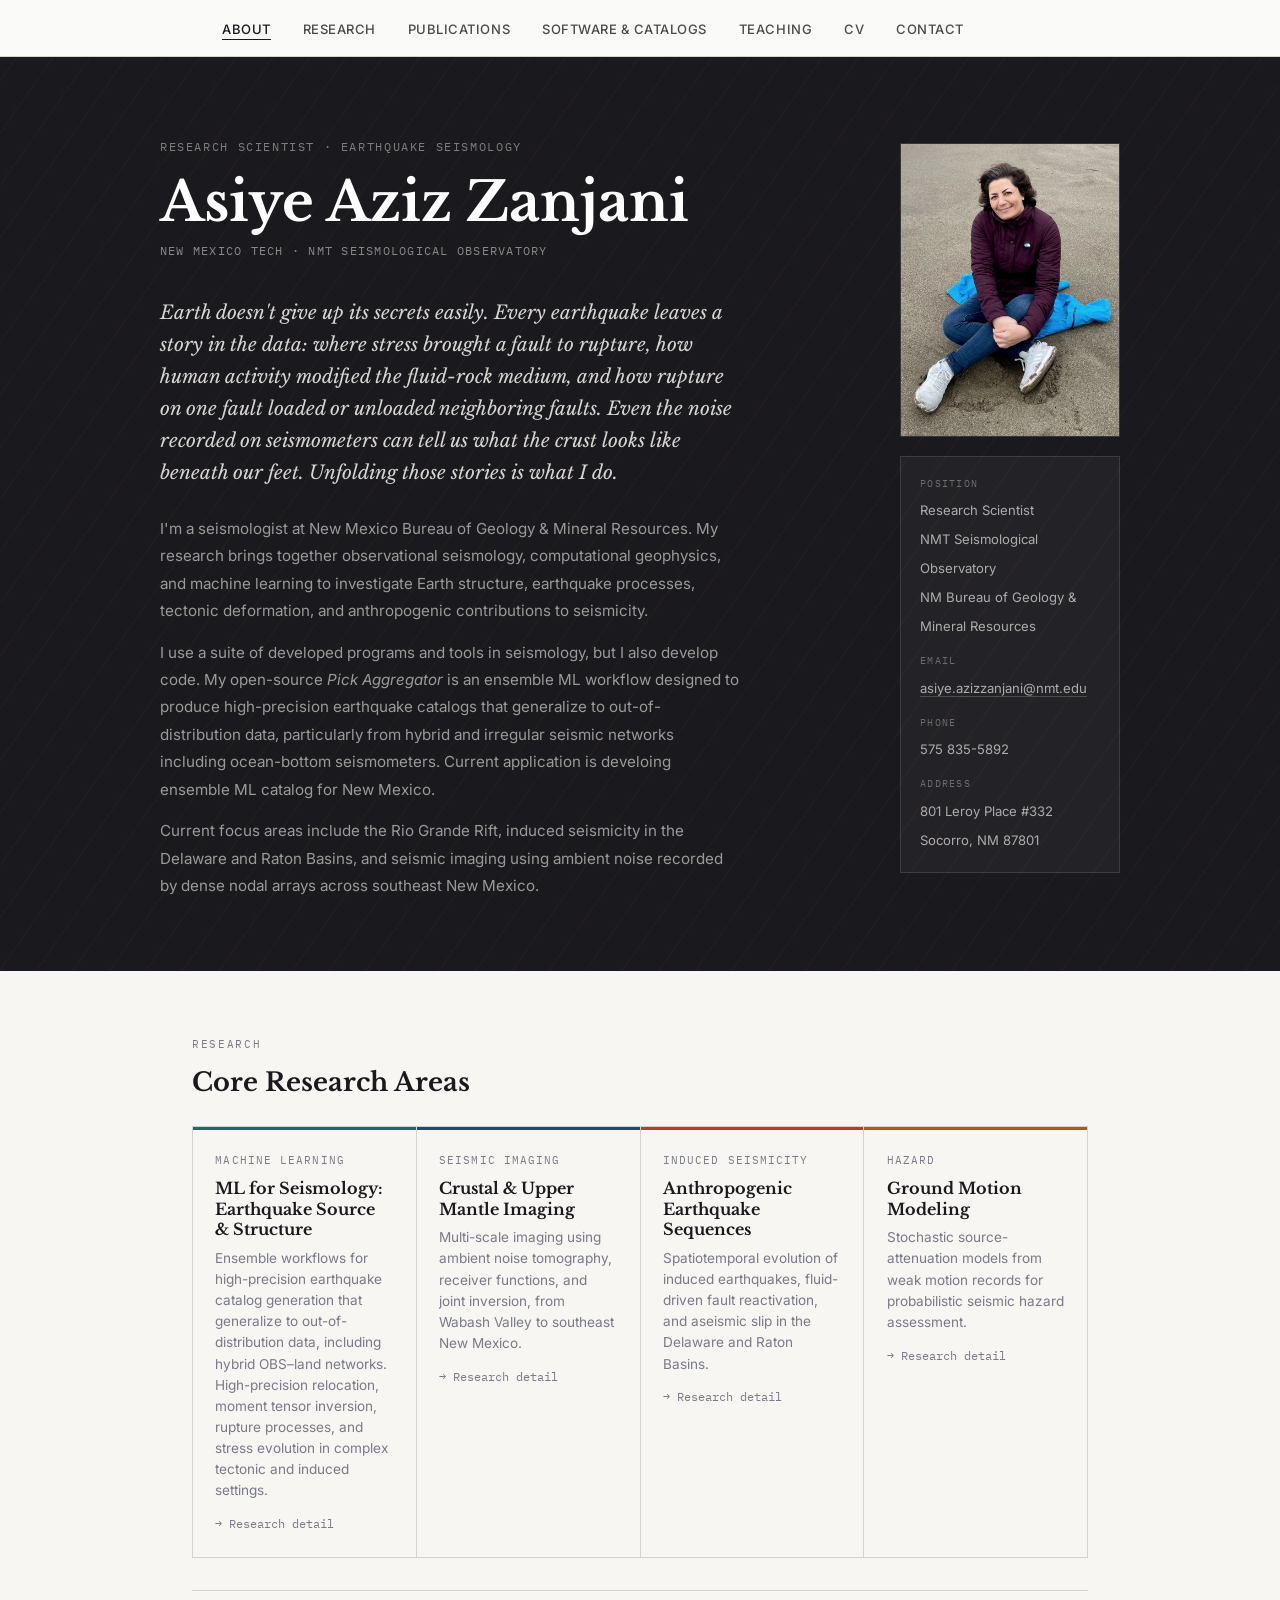
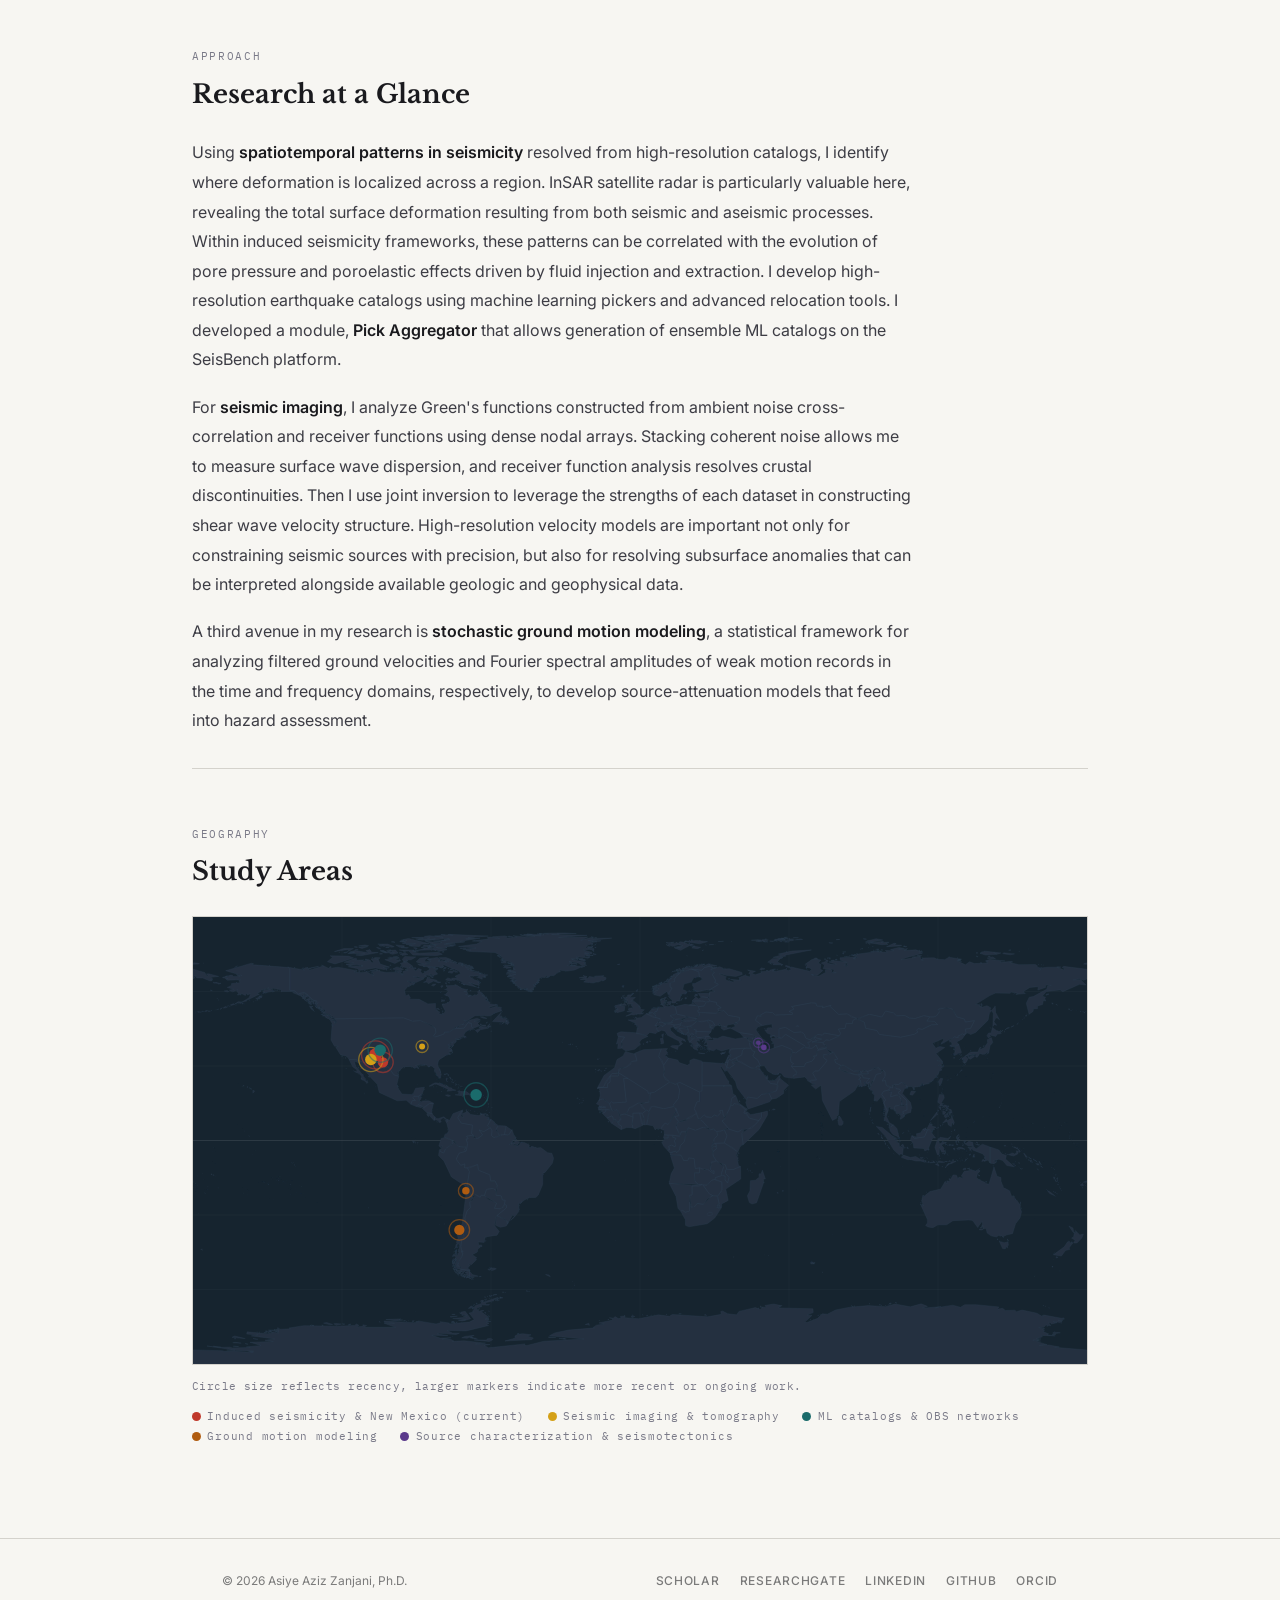
==== commit efcd747e: "Add files via upload" ====
--- a/index.html
+++ b/index.html
@@ -367,7 +367,7 @@
       <h1 class="hero-name">Asiye Aziz Zanjani</h1>
       <p class="hero-role">New Mexico Tech · NMT Seismological Observatory</p>
 
-      <p class="hero-lede">Earth doesn't give up its secrets easily. Every earthquake leaves a story in the data, where stress brought a fault to rupture, how human activity modified the fluid-rock medium, how rupture on a fault loaded or unloaded neighboring faults. Even the noise on seismometers can tell us what the crust looks like beneath our feet. Unfolding those stories is what I do.</p>
+      <p class="hero-lede">Earth doesn't give up its secrets easily. Every earthquake leaves a story in the data: where stress brought a fault to rupture, how human activity modified the fluid-rock medium, and how rupture on one fault loaded or unloaded neighboring faults. Even the noise recorded on seismometers can tell us what the crust looks like beneath our feet. Unfolding those stories is what I do.</p>
 
       <div class="hero-bio">
         <p>I'm a seismologist at New Mexico Bureau of Geology & Mineral Resources. My research brings together observational seismology, computational geophysics, and machine learning to investigate Earth structure, earthquake processes, tectonic deformation, and anthropogenic contributions to seismicity.</p>
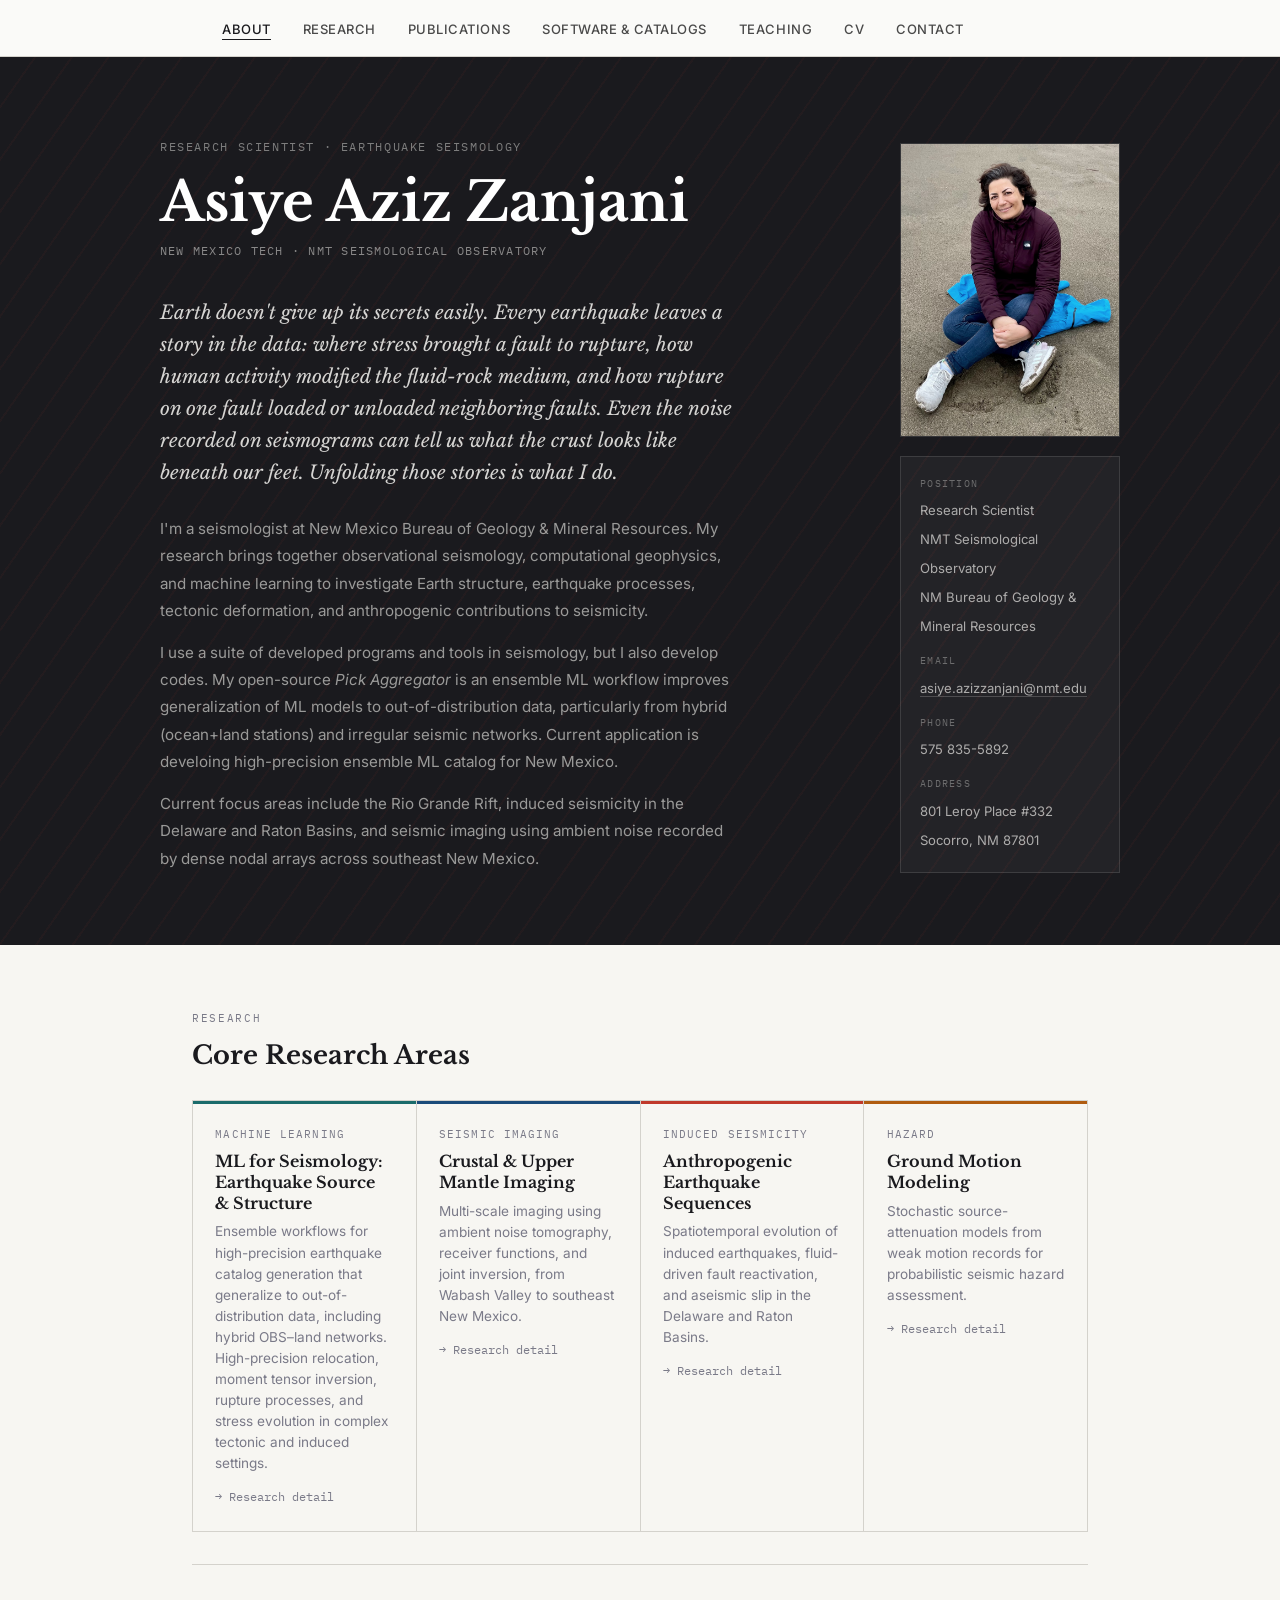
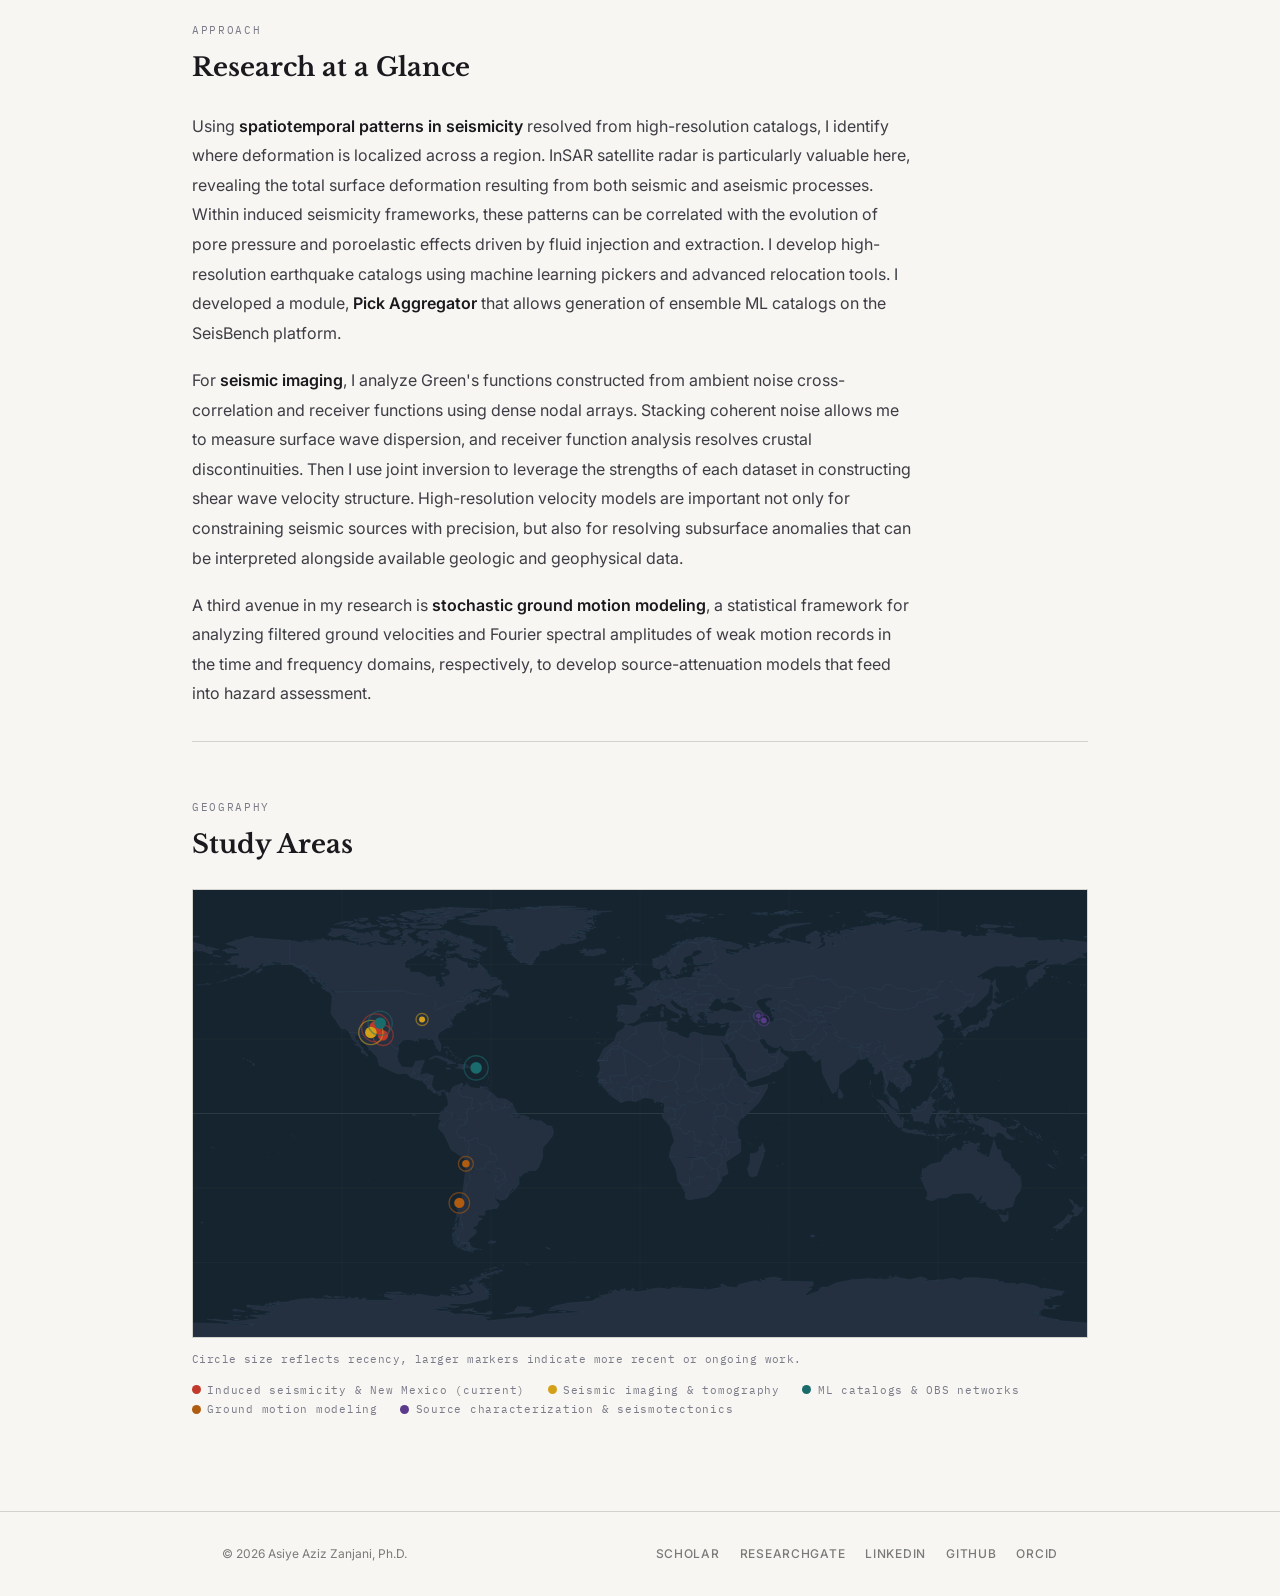
==== commit 56aeaaf9: "Update index.html" ====
--- a/index.html
+++ b/index.html
@@ -367,11 +367,11 @@
       <h1 class="hero-name">Asiye Aziz Zanjani</h1>
       <p class="hero-role">New Mexico Tech · NMT Seismological Observatory</p>
 
-      <p class="hero-lede">Earth doesn't give up its secrets easily. Every earthquake leaves a story in the data: where stress brought a fault to rupture, how human activity modified the fluid-rock medium, and how rupture on one fault loaded or unloaded neighboring faults. Even the noise recorded on seismometers can tell us what the crust looks like beneath our feet. Unfolding those stories is what I do.</p>
+      <p class="hero-lede">Earth doesn't give up its secrets easily. Every earthquake leaves a story in the data: where stress brought a fault to rupture, how human activity modified the fluid-rock medium, and how rupture on one fault loaded or unloaded neighboring faults. Even the noise recorded on seismograms can tell us what the crust looks like beneath our feet. Unfolding those stories is what I do.</p>
 
       <div class="hero-bio">
         <p>I'm a seismologist at New Mexico Bureau of Geology & Mineral Resources. My research brings together observational seismology, computational geophysics, and machine learning to investigate Earth structure, earthquake processes, tectonic deformation, and anthropogenic contributions to seismicity.</p>
-        <p>I use a suite of developed programs and tools in seismology, but I also develop code. My open-source <em>Pick Aggregator</em> is an ensemble ML workflow designed to produce high-precision earthquake catalogs that generalize to out-of-distribution data, particularly from hybrid and irregular seismic networks including ocean-bottom seismometers. Current application is develoing ensemble ML catalog for New Mexico.</p>
+        <p>I use a suite of developed programs and tools in seismology, but I also develop codes. My open-source <em>Pick Aggregator</em> is an ensemble ML workflow improves generalization of ML models to out-of-distribution data, particularly from hybrid (ocean+land stations) and irregular seismic networks. Current application is develoing high-precision ensemble ML catalog for New Mexico.</p>
         <p>Current focus areas include the Rio Grande Rift, induced seismicity in the Delaware and Raton Basins, and seismic imaging using ambient noise recorded by dense nodal arrays across southeast New Mexico.</p>
       </div>
     </div>
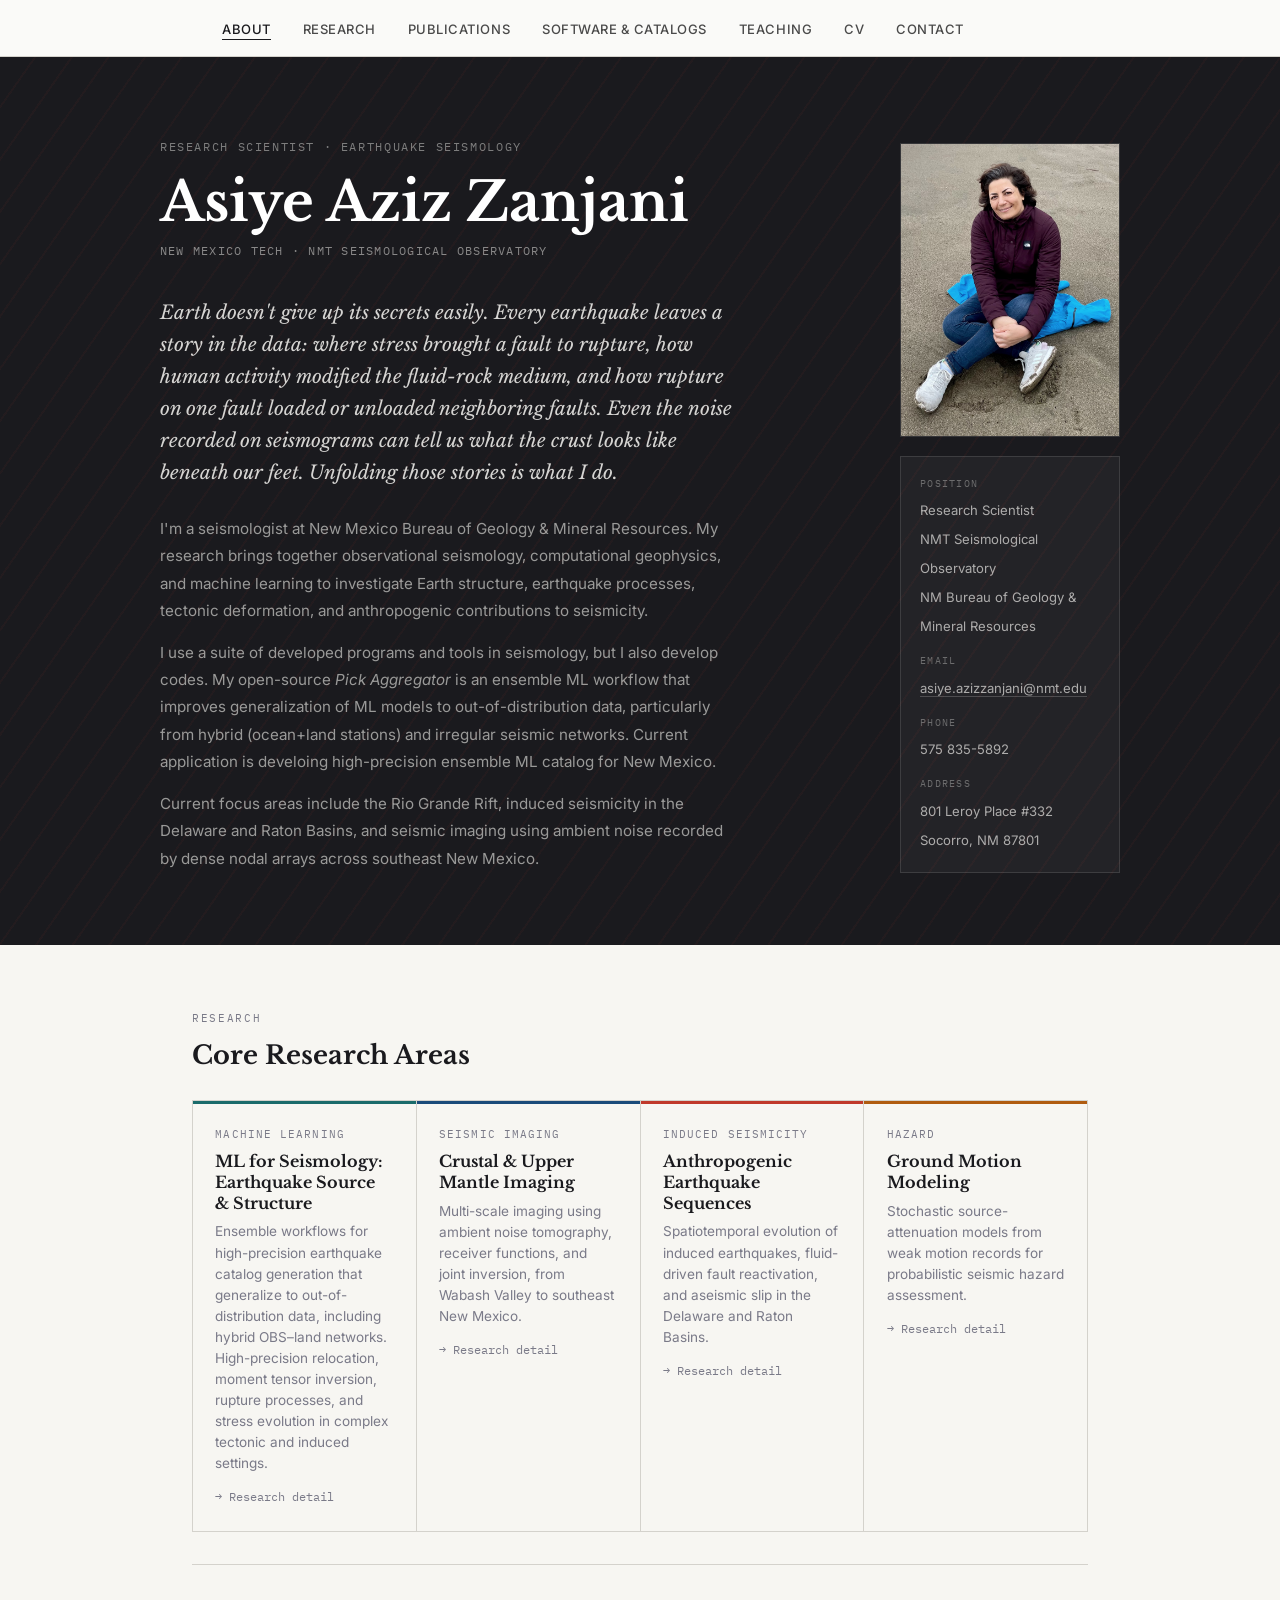
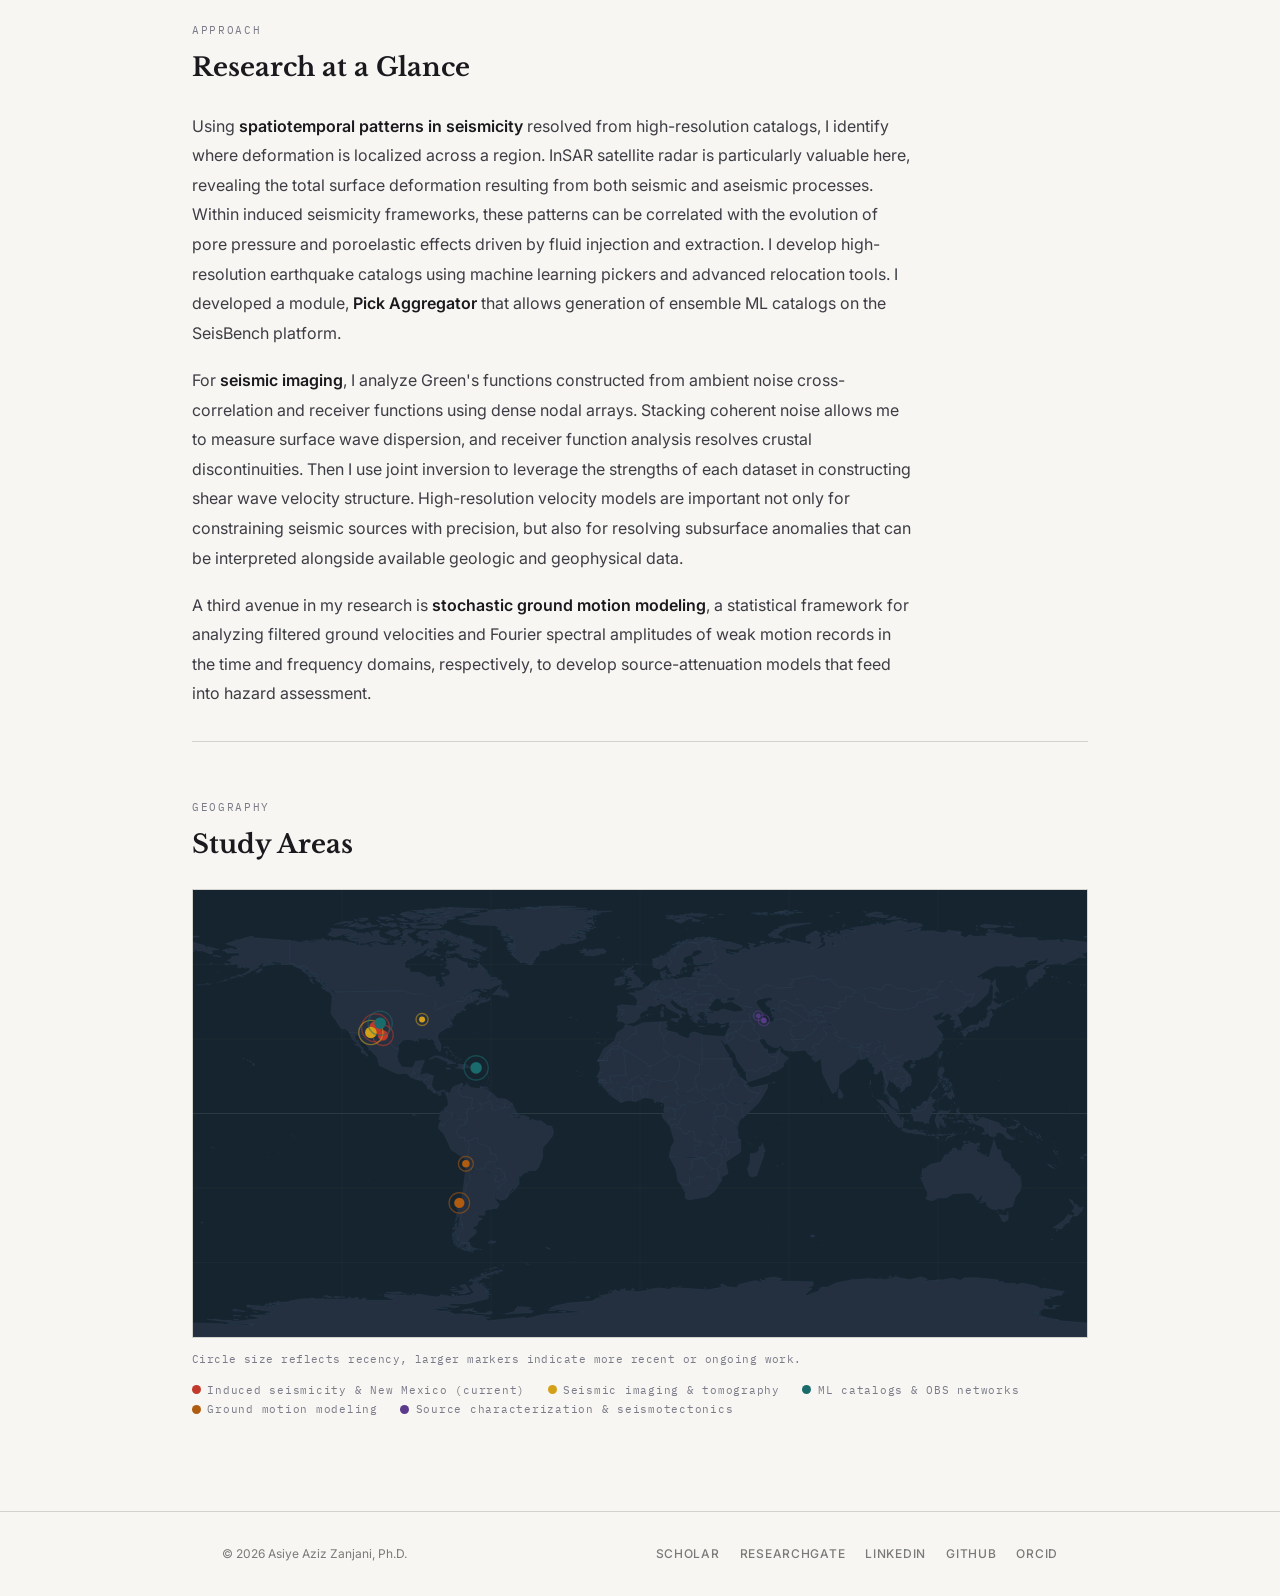
==== commit 5c65c4ca: "Update index.html" ====
--- a/index.html
+++ b/index.html
@@ -371,7 +371,7 @@
 
       <div class="hero-bio">
         <p>I'm a seismologist at New Mexico Bureau of Geology & Mineral Resources. My research brings together observational seismology, computational geophysics, and machine learning to investigate Earth structure, earthquake processes, tectonic deformation, and anthropogenic contributions to seismicity.</p>
-        <p>I use a suite of developed programs and tools in seismology, but I also develop codes. My open-source <em>Pick Aggregator</em> is an ensemble ML workflow improves generalization of ML models to out-of-distribution data, particularly from hybrid (ocean+land stations) and irregular seismic networks. Current application is develoing high-precision ensemble ML catalog for New Mexico.</p>
+        <p>I use a suite of developed programs and tools in seismology, but I also develop codes. My open-source <em>Pick Aggregator</em> is an ensemble ML workflow that improves generalization of ML models to out-of-distribution data, particularly from hybrid (ocean+land stations) and irregular seismic networks. Current application is develoing high-precision ensemble ML catalog for New Mexico.</p>
         <p>Current focus areas include the Rio Grande Rift, induced seismicity in the Delaware and Raton Basins, and seismic imaging using ambient noise recorded by dense nodal arrays across southeast New Mexico.</p>
       </div>
     </div>
